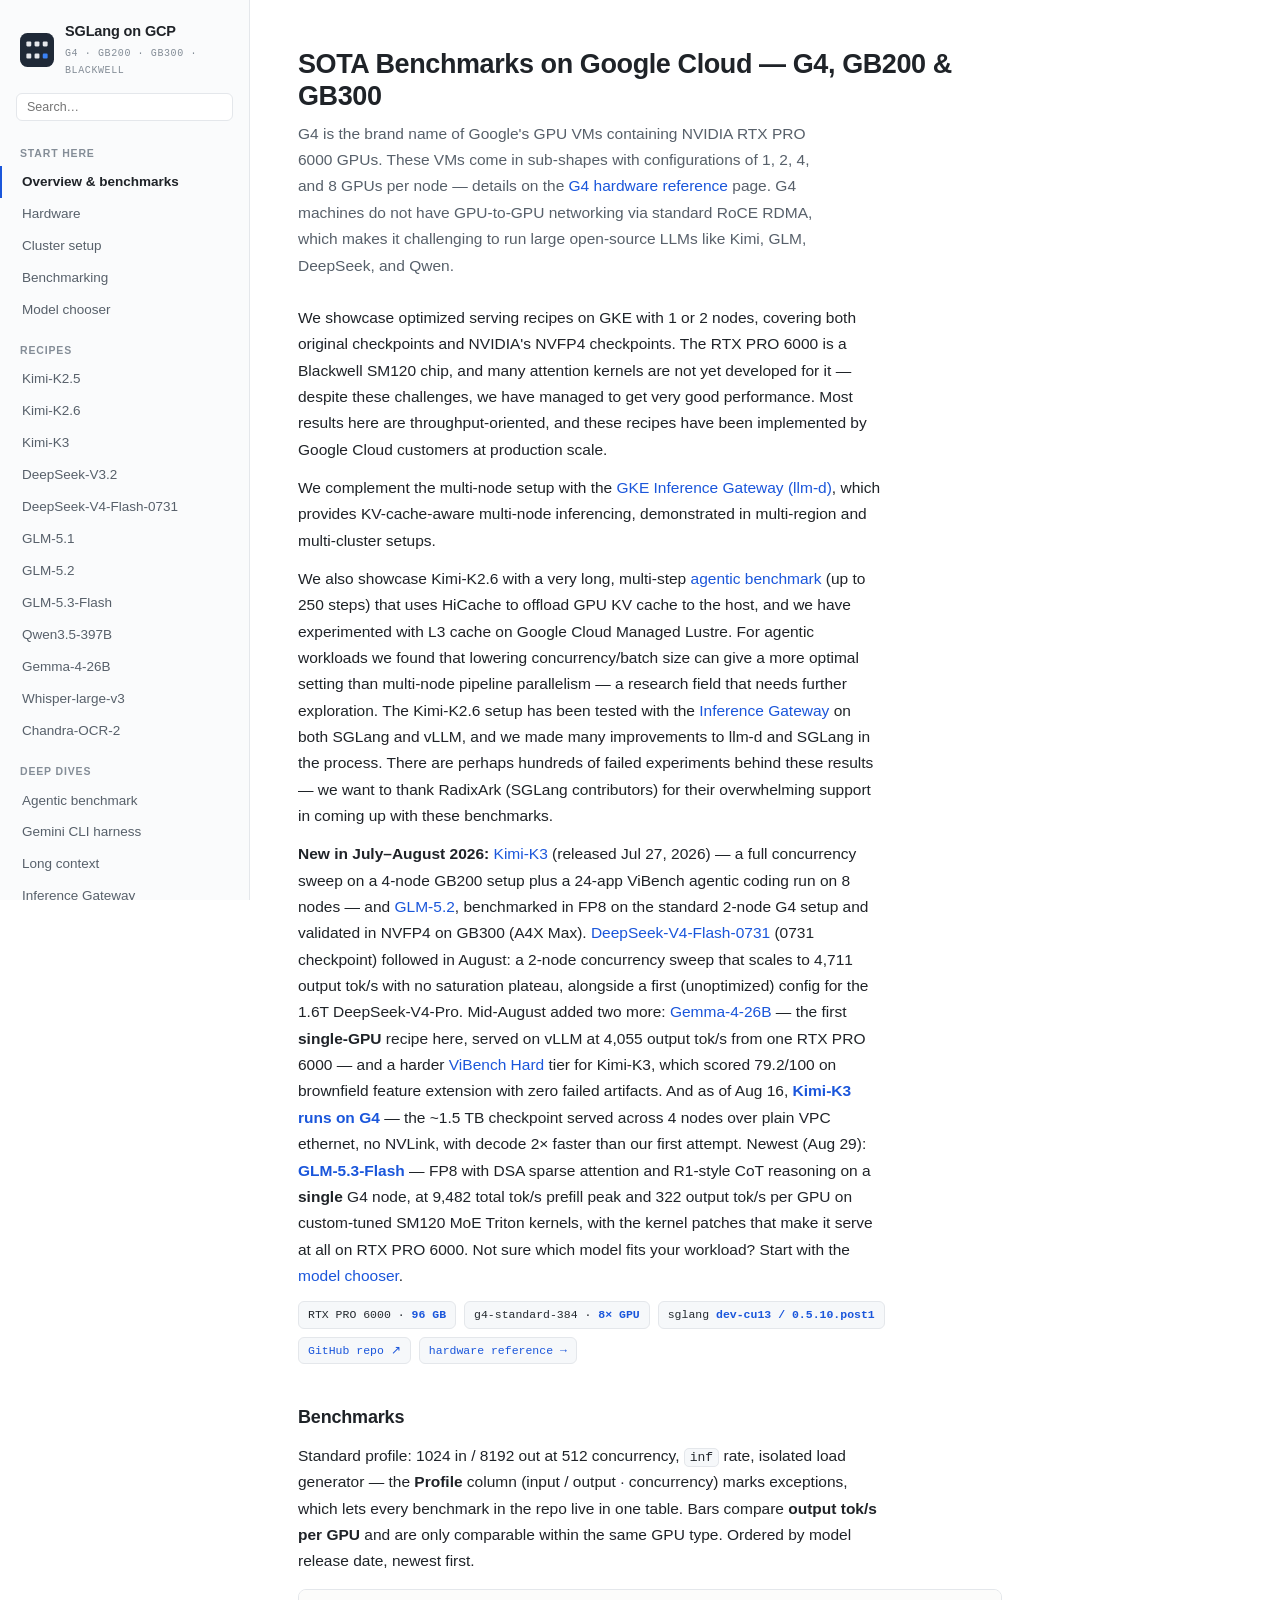
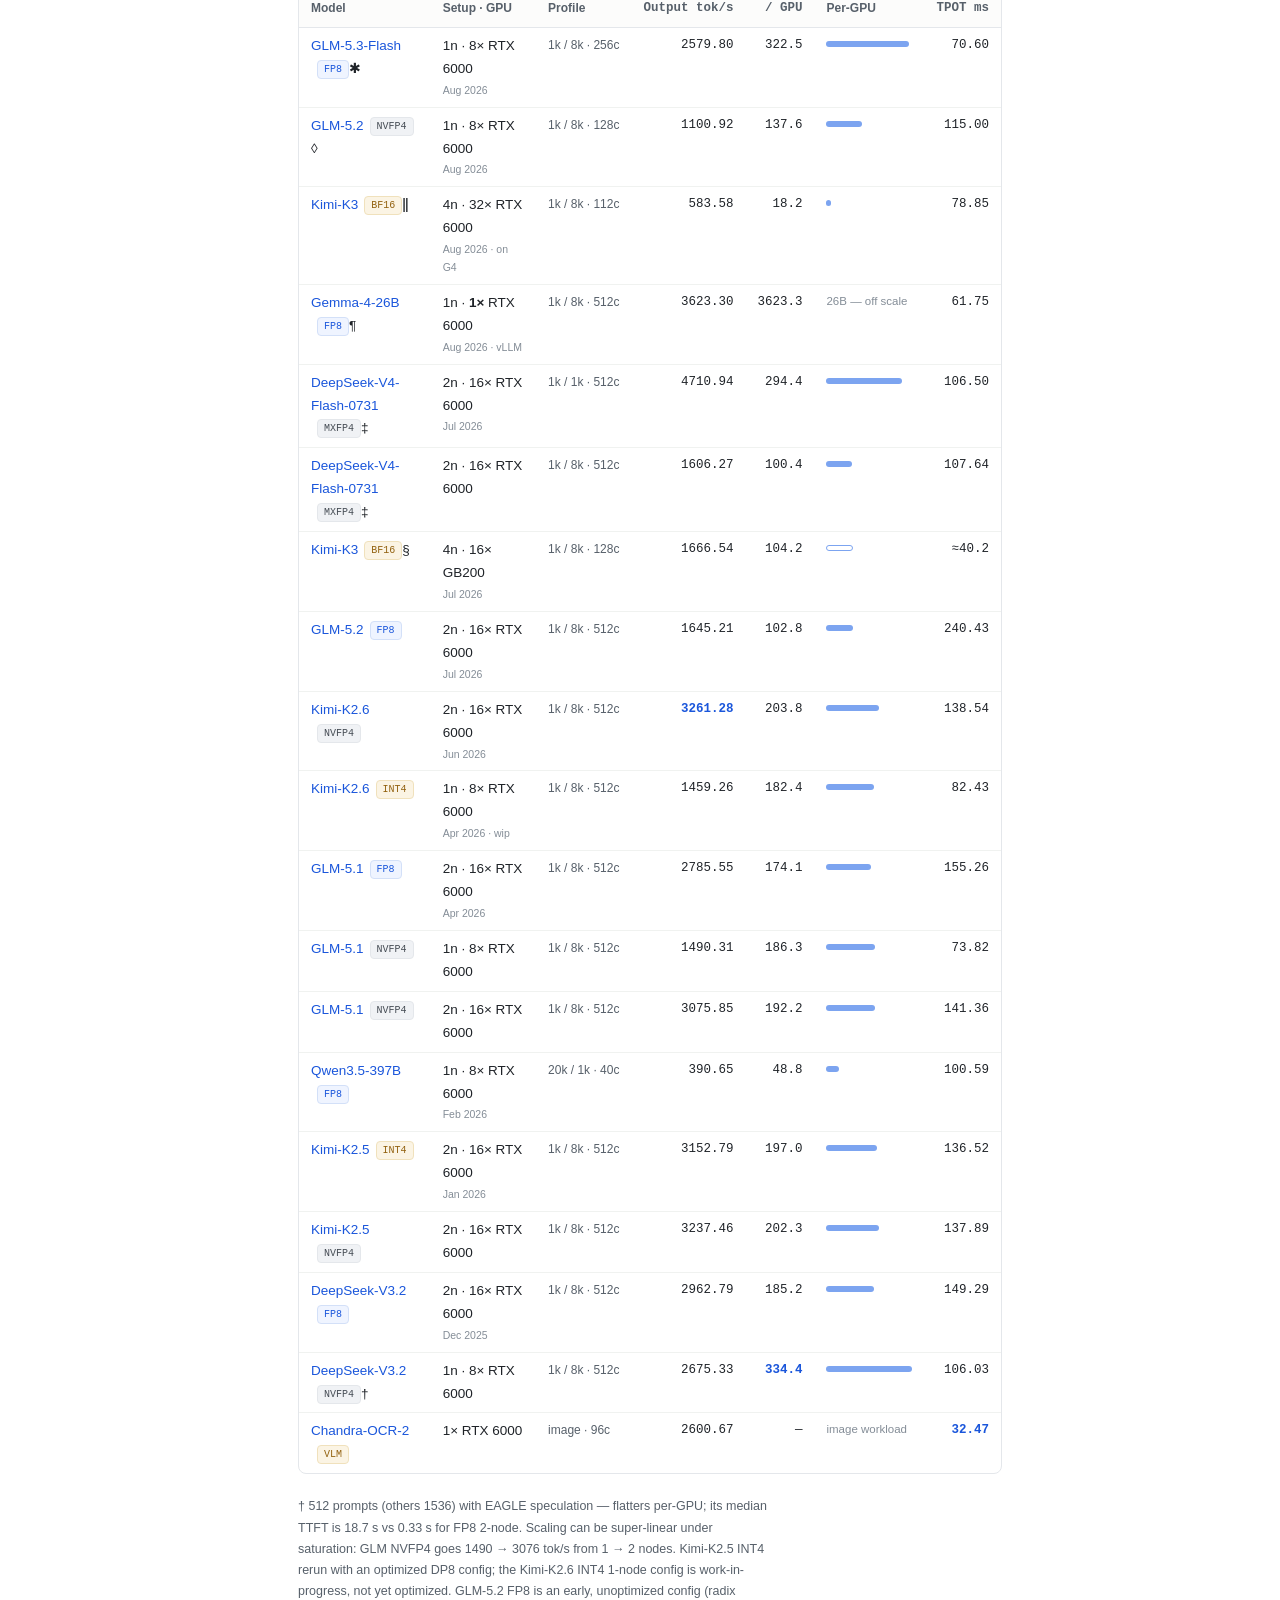
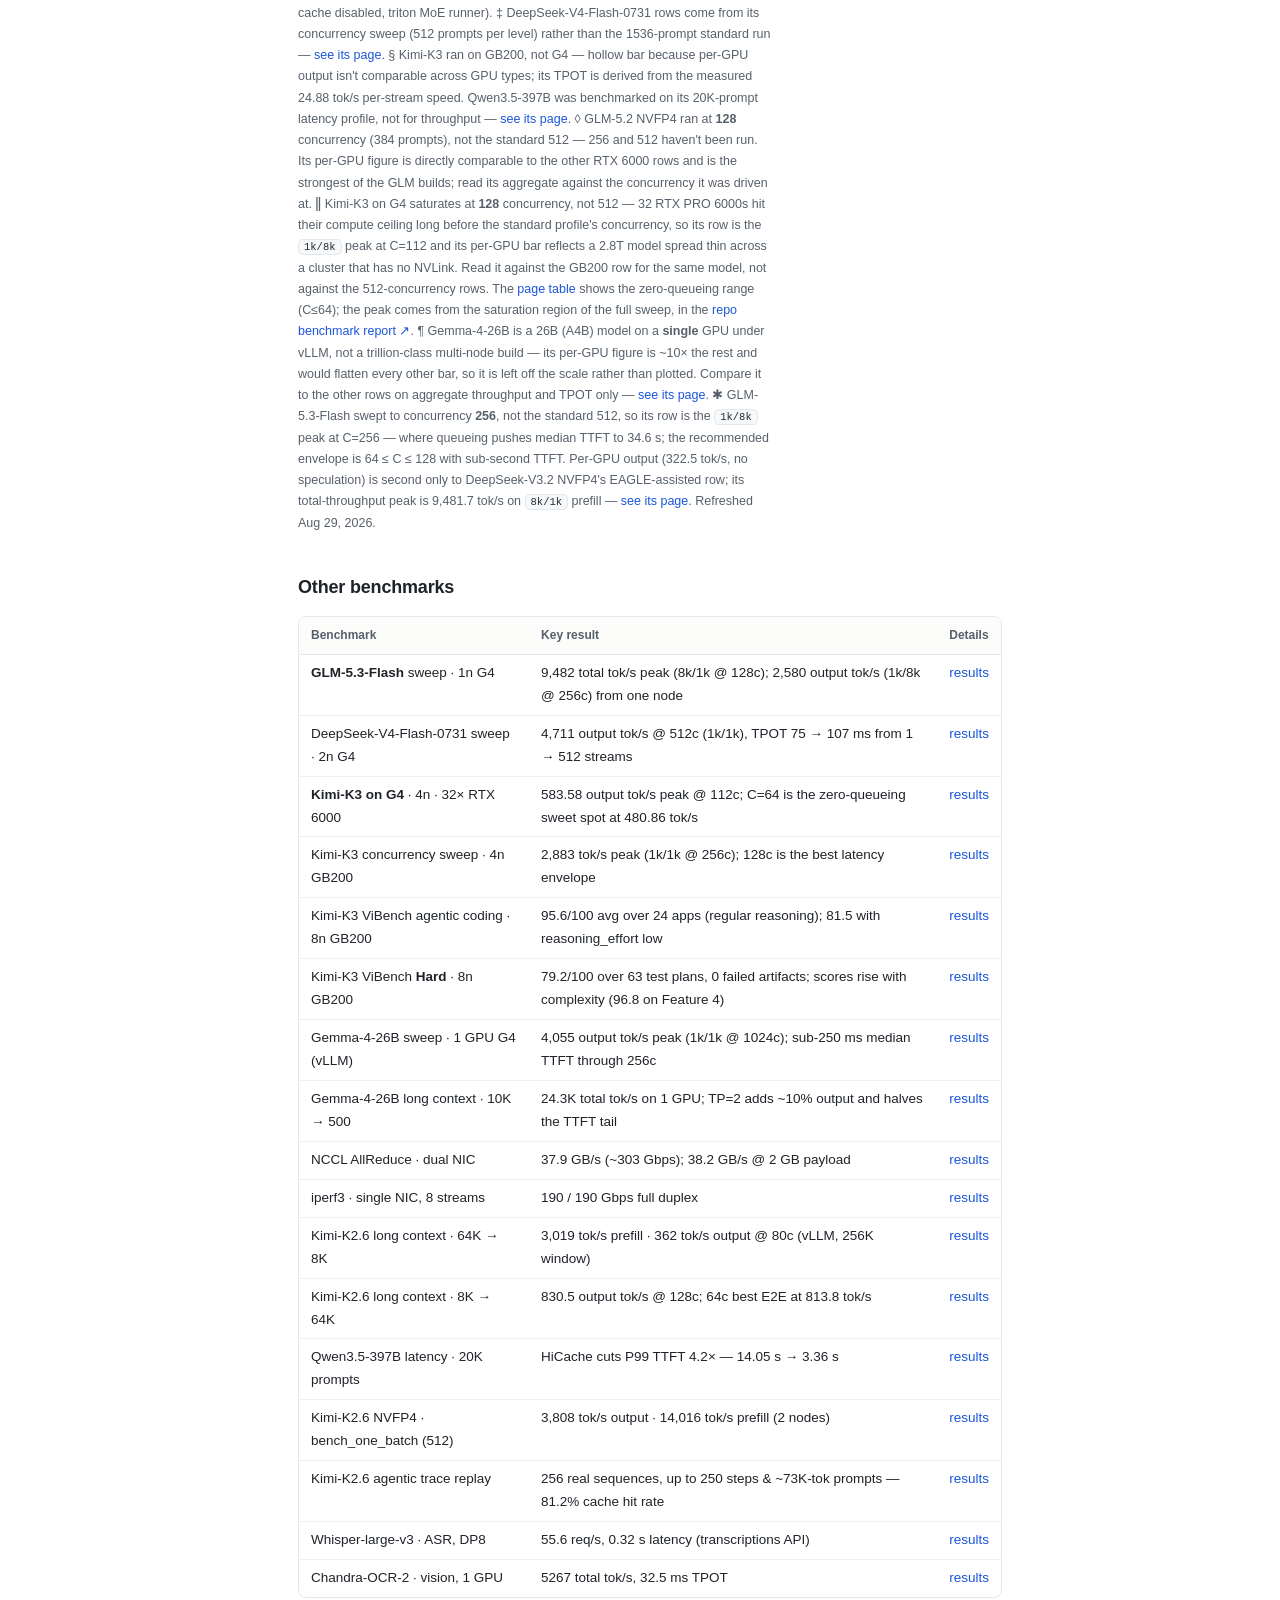
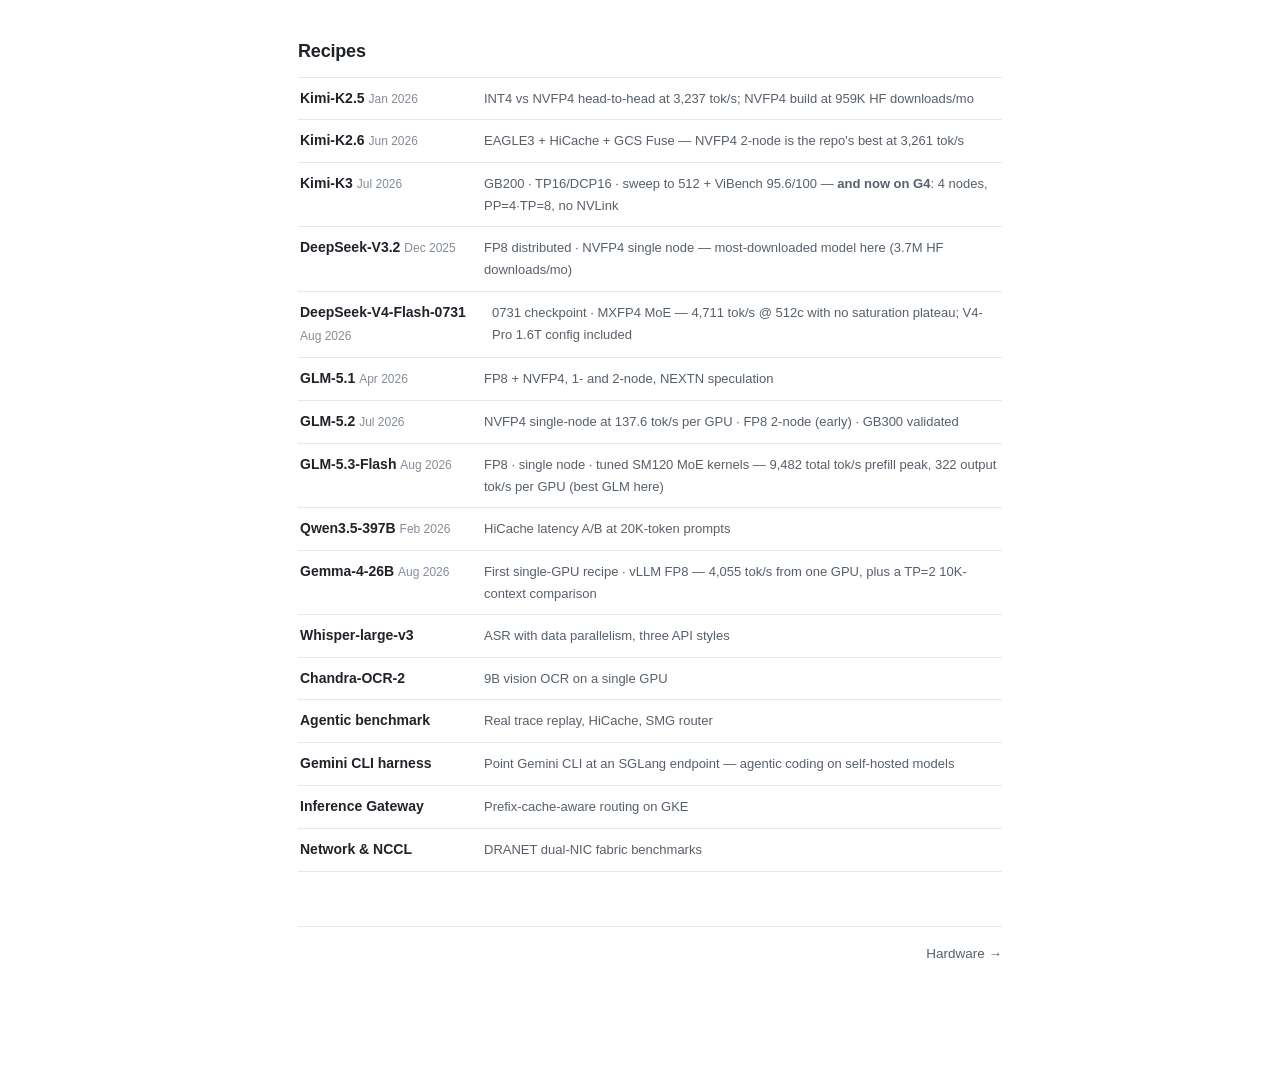
==== docs/index.html @ 462cf6bf "Updated docs" ====
<!DOCTYPE html>
<html lang="en">
<head>
<meta charset="UTF-8">
<meta name="viewport" content="width=device-width, initial-scale=1.0">
<title>SOTA Benchmarks on Google Cloud — G4 (RTX PRO 6000), GB200 & GB300 Recipes</title>
<meta name="description" content="Measured SGLang and vLLM recipes for serving trillion-parameter open models (Kimi-K2.6, Kimi-K3, DeepSeek-V3.2, DeepSeek-V4-Flash-0731, GLM-5.1/5.2/5.3-Flash, Qwen3.5) on Google Cloud G4 with NVIDIA RTX PRO 6000 GPUs — benchmarks, multi-node configs, KV-cache strategies, and the GKE Inference Gateway (llm-d).">
<link rel="canonical" href="https://shivajid.github.io/sglang-rtx-pro-6000/">
<meta property="og:type" content="article">
<meta property="og:site_name" content="SOTA Benchmarks on Google Cloud GPUs">
<meta property="og:title" content="SOTA Benchmarks on Google Cloud — G4 (RTX PRO 6000), GB200 & GB300 Recipes">
<meta property="og:description" content="Measured SGLang/vLLM recipes for trillion-parameter open models on RTX PRO 6000 GPUs without NVLink: 3,261 tok/s Kimi-K2.6, 81% prefix-cache hit rate on real agentic traces, prefix-cache-aware routing with the GKE Inference Gateway — plus new Kimi-K3 (GB200), GLM-5.2 and GLM-5.3-Flash results.">
<meta property="og:url" content="https://shivajid.github.io/sglang-rtx-pro-6000/">
<meta name="twitter:card" content="summary">
<meta name="twitter:title" content="SOTA Benchmarks on Google Cloud — G4 (RTX PRO 6000), GB200 & GB300 Recipes">
<meta name="twitter:description" content="Measured SGLang/vLLM serving recipes for Kimi-K2.6, Kimi-K3, DeepSeek-V3.2, GLM-5.1/5.2/5.3-Flash and more on GCP G4 (RTX PRO 6000), incl. the GKE Inference Gateway.">
<script type="application/ld+json">
{
  "@context": "https://schema.org",
  "@type": "TechArticle",
  "headline": "SOTA Open-Model Serving Benchmarks on Google Cloud — G4 (RTX PRO 6000), GB200 and GB300",
  "description": "Production-validated SGLang and vLLM serving recipes and benchmarks for trillion-parameter-class open models (Kimi-K2.5/K2.6/K3, DeepSeek-V3.2, DeepSeek-V4-Flash-0731, GLM-5.1/5.2/5.3-Flash, Qwen3.5-397B, Whisper, Chandra-OCR) on Google Cloud G4 instances with NVIDIA RTX PRO 6000 Blackwell GPUs — plus Kimi-K3 on GB200 and GLM-5.2 on GB300 — covering NVFP4/FP8/INT4 quantization, multi-node TP/PP parallelism over TCP, HiCache KV offload, agentic trace-replay and ViBench agentic coding benchmarks, and prefix-cache-aware routing with the GKE Inference Gateway (llm-d).",
  "author": {"@type": "Person", "name": "Shivaji Dutta", "url": "https://github.com/shivajid"},
  "url": "https://shivajid.github.io/sglang-rtx-pro-6000/",
  "dateModified": "2026-08-29",
  "isAccessibleForFree": true,
  "about": ["LLM inference", "SGLang", "vLLM", "GKE Inference Gateway", "llm-d", "NVIDIA RTX PRO 6000", "Google Cloud G4", "NVFP4 quantization", "KV cache"],
  "isBasedOn": "https://github.com/shivajid/sglang-rtx-pro-6000"
}
</script>
<link rel="icon" href='data:image/svg+xml,<svg xmlns="http://www.w3.org/2000/svg" viewBox="0 0 32 32"><rect width="32" height="32" rx="7" fill="%231F2937"/><g fill="%23E5E7EB"><rect x="6" y="8" width="4.6" height="4.6" rx="1"/><rect x="13.7" y="8" width="4.6" height="4.6" rx="1"/><rect x="21.4" y="8" width="4.6" height="4.6" rx="1"/><rect x="6" y="19.4" width="4.6" height="4.6" rx="1"/><rect x="13.7" y="19.4" width="4.6" height="4.6" rx="1"/></g><rect x="21.4" y="19.4" width="4.6" height="4.6" rx="1" fill="%233B82F6"/></svg>'>
<style>
:root{
  --bg:#FFFFFF; --side:#FAFBFC; --ink:#1F2328; --soft:#57606A; --faint:#848D97;
  --line:#E4E7EB; --accent:#1A56DB; --accent-soft:#EFF4FF; --amber:#92610F; --amber-soft:#FBF4E4;
  --codebg:#F6F8FA; --codeink:#24292F;
  --mono:ui-monospace,'SF Mono',Menlo,Consolas,monospace;
  --sans:-apple-system,BlinkMacSystemFont,'Segoe UI',Inter,Roboto,sans-serif;
  --sw:250px;
}
*{box-sizing:border-box;margin:0;padding:0}
@media (prefers-reduced-motion:reduce){*{transition:none!important;animation:none!important}}
body{font-family:var(--sans);background:var(--bg);color:var(--ink);font-size:15.5px;line-height:1.7;-webkit-font-smoothing:antialiased}

/* sidebar */
.sidebar{position:fixed;top:0;left:0;bottom:0;width:var(--sw);background:var(--side);border-right:1px solid var(--line);overflow-y:auto;z-index:40;padding:22px 0 16px}
.brand{padding:0 20px 14px}
.brand h1{font-size:14.5px;font-weight:650;letter-spacing:-.01em;line-height:1.35}
.brand .sub{font-family:var(--mono);font-size:10px;color:var(--faint);margin-top:3px;letter-spacing:.06em}
.searchwrap{padding:0 16px 8px;position:relative}
.searchwrap input{width:100%;border:1px solid var(--line);background:#fff;border-radius:6px;padding:6px 10px;font-size:12.5px;font-family:var(--sans);outline:none;color:var(--ink)}
.searchwrap input:focus{border-color:var(--accent)}
nav{padding-bottom:20px}
.glabel{font-size:10.5px;font-weight:600;letter-spacing:.08em;text-transform:uppercase;color:var(--faint);padding:16px 20px 4px}
nav a{display:block;padding:4.5px 20px;color:var(--soft);text-decoration:none;font-size:13.5px;border-left:2px solid transparent}
nav a:hover{color:var(--ink)}
nav a.active{color:var(--ink);border-left-color:var(--accent);font-weight:600;background:transparent}
.sidefoot{padding:12px 20px;border-top:1px solid var(--line);font-size:11px;color:var(--faint)}
.sidefoot a{color:var(--accent);text-decoration:none}
#searchresults{position:absolute;left:16px;right:16px;top:38px;background:#fff;border:1px solid var(--line);border-radius:8px;box-shadow:0 8px 24px rgba(20,30,25,.08);z-index:60;max-height:280px;overflow-y:auto;display:none}
#searchresults a{display:block;padding:7px 11px;font-size:12px;color:var(--soft);text-decoration:none;border-bottom:1px solid var(--line)}
#searchresults a:last-child{border-bottom:0}
#searchresults a:hover{background:var(--accent-soft);color:var(--ink)}
#searchresults .sr-page{font-size:11px;font-weight:600;color:var(--accent)}

/* main */
.main{margin-left:var(--sw)}
.content{max-width:800px;padding:48px 48px 100px}
.page{display:none}
.page.visible{display:block}

h1.pagetitle{font-size:27px;font-weight:650;letter-spacing:-.015em;line-height:1.2;margin-bottom:8px}
.lede{font-size:15.5px;color:var(--soft);margin-bottom:26px;max-width:62ch}
h3{font-size:18px;font-weight:650;letter-spacing:-.01em;margin:38px 0 10px;scroll-margin-top:24px}
h4{font-size:14.5px;font-weight:650;margin:24px 0 6px;color:var(--ink)}
p{margin:0 0 12px;max-width:68ch}
.content a{color:var(--accent);text-decoration:none}
.content a:hover{text-decoration:underline}
code.inline{font-family:var(--mono);font-size:.84em;background:var(--codebg);border:1px solid var(--line);padding:1px 5px;border-radius:5px;color:var(--codeink);white-space:nowrap}

/* meta chips */
.meta{display:flex;gap:8px;flex-wrap:wrap;margin:10px 0 18px}
.chip{font-family:var(--mono);font-size:11.5px;background:var(--codebg);border:1px solid var(--line);color:var(--codeink);padding:3px 9px;border-radius:6px}
.chip b{color:var(--accent);font-weight:600}

/* tables */
.tblwrap{overflow-x:auto;margin:14px 0 22px;border:1px solid var(--line);border-radius:8px}
table{border-collapse:collapse;width:100%;font-size:13.5px}
th{font-size:12px;font-weight:600;text-align:left;color:var(--soft);padding:8px 12px;border-bottom:1px solid var(--line);background:#FCFCFB;white-space:nowrap}
td{padding:7px 12px;border-bottom:1px solid #F0F2F0;vertical-align:top}
tr:last-child td{border-bottom:0}
td.num,th.num{text-align:right;font-family:var(--mono);font-size:12.5px;white-space:nowrap}
.best{color:var(--accent);font-weight:600}
.q{display:inline-block;font-family:var(--mono);font-size:10px;padding:0 6px;border-radius:4px;background:#F0F2F5;color:#454C54;border:1px solid var(--line);margin-left:6px;vertical-align:1px}
.q.b{background:#EFF4FF;color:#1A56DB;border-color:#D3E0F8}
.q.a{background:#FBF4E4;color:#92610F;border-color:#F0E1BC}
.rd{font-size:10.5px;color:var(--faint);margin-top:1px}
.bar{height:6px;border-radius:3px;background:#7CA4F0;opacity:1;min-width:3px;margin-top:6px}

/* code */
.codeblock{margin:12px 0 22px;border:1px solid var(--line);border-radius:8px;overflow:hidden}
.chead a{color:inherit;text-decoration:underline;text-decoration-color:#D4DAE0;text-underline-offset:2px}
.chead a:hover{color:var(--accent)}
.codeblock .chead{display:flex;justify-content:space-between;align-items:center;background:#FCFCFB;border-bottom:1px solid var(--line);padding:5px 12px;font-family:var(--mono);font-size:11px;color:var(--faint)}
.copybtn{font-family:var(--sans);font-size:11px;font-weight:550;background:#fff;color:var(--soft);border:1px solid var(--line);border-radius:5px;padding:2px 9px;cursor:pointer}
.copybtn:hover{color:var(--accent);border-color:var(--accent)}
.codeblock pre{background:var(--codebg);color:var(--codeink);padding:13px 15px;overflow-x:auto;font-family:var(--mono);font-size:12.3px;line-height:1.6}
.codeblock pre .c{color:var(--faint)}
.codeblock pre .f{color:var(--accent);font-weight:600}
.codeblock pre .s{color:var(--amber)}

/* callout */
.callout{border-left:3px solid #B6CCF5;background:transparent;border-radius:0;padding:2px 0 2px 14px;margin:14px 0 20px;font-size:13.5px;color:#2B3A55}
.callout.warn{border-left-color:#E3C173;background:transparent;color:#5F4509}
.callout p{margin:0;max-width:none}

/* steps */
ol.steps{counter-reset:s;list-style:none;margin:10px 0 22px}
ol.steps>li{counter-increment:s;position:relative;padding:0 0 14px 36px}
ol.steps>li::before{content:counter(s);position:absolute;left:0;top:2px;width:22px;height:22px;border-radius:6px;background:#F0F2F5;color:#454C54;font-size:12px;font-weight:650;display:flex;align-items:center;justify-content:center}
ol.steps>li>b{font-size:14px}
ul.plain{margin:0 0 14px 18px}
ul.plain li{margin-bottom:5px;max-width:66ch}

/* recipe index */
.idx{margin:10px 0 20px;border-top:1px solid var(--line)}
.idx a{display:flex;gap:14px;align-items:baseline;padding:9px 2px;border-bottom:1px solid var(--line);text-decoration:none}
.idx a:hover{background:#FCFCFB;text-decoration:none}
.idx .it{font-weight:600;color:var(--ink);min-width:170px;font-size:14px}
.idx .id{color:var(--soft);font-size:13px}
.idx a:hover .it{color:var(--accent)}

/* charts */
.chartfig{margin:22px 0 26px;padding:0}
.chartfig svg{display:block;max-width:100%;height:auto;border:1px solid var(--line);border-radius:8px;background:var(--bg)}
.chartfig figcaption{margin-top:9px;font-size:12.5px;color:var(--soft);line-height:1.5}

/* heading anchors */
.anchor{margin-left:9px;font-size:.72em;font-weight:400;color:var(--faint);text-decoration:none;opacity:0;transition:opacity .12s;vertical-align:middle;user-select:none}
h1:hover .anchor,h2:hover .anchor,h3:hover .anchor,h4:hover .anchor,.anchor:focus{opacity:1}
.anchor:hover{color:var(--accent)}
.anchor.copied{opacity:1;color:var(--accent);font-size:.62em}
@media(hover:none){.anchor{opacity:.45}}

/* pagenav */
.pagenav{display:flex;justify-content:space-between;margin-top:54px;border-top:1px solid var(--line);padding-top:16px;font-size:13.5px}
.pagenav a{text-decoration:none;color:var(--soft)}
.pagenav a:hover{color:var(--accent)}

/* figure */
.fig{border:1px solid var(--line);border-radius:10px;padding:10px;margin:14px 0 8px;overflow-x:auto;background:#fff}
.figcap{font-size:12px;color:var(--faint);margin:6px 2px 20px}

.menubtn{display:none;position:fixed;top:10px;left:10px;z-index:50;background:#fff;border:1px solid var(--line);border-radius:7px;padding:6px 11px;font-size:12.5px;cursor:pointer;color:var(--ink)}
@media(max-width:880px){
  .sidebar{transform:translateX(-100%);transition:transform .18s}
  .sidebar.open{transform:none;box-shadow:0 0 30px rgba(0,0,0,.18)}
  .menubtn{display:block}
  .main{margin-left:0}
  .content{padding:56px 20px 80px}
  h1.pagetitle{font-size:23px}
}
:focus-visible{outline:2px solid var(--accent);outline-offset:2px}
</style>

<style id="igw-css">
/* ===== Inference Gateway interactive widget (namespaced igw-) ===== */
.igw{margin:6px 0 10px}
.igw-stage{position:relative;border:1px solid var(--line);border-radius:12px;overflow:hidden;
  background:linear-gradient(180deg,#0e1428,#0a0f20);height:480px}
.igw-stage canvas{position:absolute;inset:0;width:100%;height:100%;pointer-events:none}
.igw-grid{position:absolute;inset:0;opacity:.10;pointer-events:none;
  background-image:linear-gradient(#26314f 1px,transparent 1px),linear-gradient(90deg,#26314f 1px,transparent 1px);
  background-size:32px 32px}
.igw-layout{position:absolute;inset:0;display:grid;grid-template-columns:1fr 1.3fr 1.3fr;
  align-items:center;padding:22px 18px;gap:0}
.igw-col{display:flex;flex-direction:column;align-items:center;z-index:2}
.igw-col.igw-mid{gap:38px}
.igw-col.igw-reps{gap:18px}
.igw-node{background:linear-gradient(180deg,#182040,#141a30);border:1px solid #33406a;border-radius:11px;
  padding:10px 11px;width:100%;max-width:212px;box-shadow:0 10px 24px -16px rgba(0,0,0,.7);
  transition:border-color .2s,box-shadow .2s;color:#e9eefb;line-height:1.4}
.igw-node .igw-tag{font-family:var(--mono);font-size:9px;letter-spacing:.14em;text-transform:uppercase;color:#5d6b91}
.igw-node .igw-name{font-size:13.5px;font-weight:650;margin-top:2px}
.igw-node .igw-desc{font-size:10.5px;color:#8493b8;margin-top:3px;line-height:1.35}
.igw-node .igw-desc code{font-family:var(--mono);font-size:9.5px;color:#aab8dd}
.igw-node.igw-flash{border-color:#e9eefb;box-shadow:0 0 0 1px #e9eefb}
.igw-node.igw-flashctl{border-color:#9db4ff;box-shadow:0 0 0 1px #9db4ff}
.igw-node.igw-epp{border-style:dashed;border-color:#46559a}
.igw-epp .igw-tag{color:#9db4ff}
.igw-meter{margin-top:8px;height:5px;border-radius:4px;background:#0c1226;overflow:hidden;border:1px solid #26314f}
.igw-meter span{display:block;height:100%;width:0;background:linear-gradient(90deg,#9db4ff,#56e39b);transition:width .18s linear}
.igw-pick,.igw-hold{font-family:var(--mono);font-size:9.5px;color:#8493b8;margin-top:5px;min-height:13px}
.igw-pick b,.igw-hold b{color:#e9eefb}
.igw-dot{display:inline-block;width:7px;height:7px;border-radius:50%;background:#56e39b;box-shadow:0 0 8px #56e39b;margin-left:6px}
.igw-kv{margin-top:8px}
.igw-kv .igw-lab{font-family:var(--mono);font-size:8.5px;letter-spacing:.12em;text-transform:uppercase;color:#5d6b91;margin-bottom:4px}
.igw-slots{display:flex;gap:5px}
.igw-slot{flex:1;height:22px;border-radius:6px;border:1px dashed #33406a;display:flex;align-items:center;justify-content:center;
  font-family:var(--mono);font-size:10.5px;font-weight:600;color:#0a0e1c;background:#0c1226;transition:all .25s;position:relative;overflow:hidden}
.igw-slot.igw-filled{border-style:solid;border-color:transparent}
.igw-slot.igw-prefill{animation:igwPrefill 1s ease infinite}
@keyframes igwPrefill{0%,100%{opacity:.55}50%{opacity:1}}
.igw-slot.igw-hit::after{content:"";position:absolute;inset:0;background:#56e39b;opacity:0;animation:igwHit .5s ease}
@keyframes igwHit{0%{opacity:.9}100%{opacity:0}}
.igw-ttft{margin-top:8px;font-family:var(--mono);font-size:9.5px;color:#8493b8;min-height:13px}
/* light-themed chrome to match the docs */
.igw-controls{display:flex;flex-wrap:wrap;align-items:center;gap:8px 12px;margin-top:12px}
.igw-seg{display:inline-flex;border:1px solid var(--line);border-radius:8px;overflow:hidden;background:var(--codebg)}
.igw-seg button{appearance:none;border:0;background:transparent;color:var(--soft);font-family:var(--sans);
  font-size:12.5px;font-weight:500;padding:6px 12px;cursor:pointer;transition:.15s}
.igw-seg button[aria-pressed="true"]{background:var(--accent);color:#fff}
.igw-btn{appearance:none;border:1px solid var(--line);background:#fff;color:var(--ink);font-family:var(--sans);
  font-size:12.5px;font-weight:500;padding:6px 13px;border-radius:8px;cursor:pointer}
.igw-btn:hover{background:var(--codebg)}
.igw-spd{display:flex;align-items:center;gap:7px;color:var(--faint);font-size:11px;font-family:var(--mono)}
.igw-spd input{accent-color:var(--accent)}
.igw-stats{display:flex;flex-wrap:wrap;gap:8px;margin-left:auto}
.igw-stat{border:1px solid var(--line);border-radius:9px;background:#fff;padding:5px 12px;min-width:86px}
.igw-stat .igw-k{font-family:var(--mono);font-size:8.5px;letter-spacing:.1em;text-transform:uppercase;color:var(--faint)}
.igw-stat .igw-v{font-size:17px;font-weight:650;font-variant-numeric:tabular-nums;line-height:1.3}
.igw-stat .igw-v small{font-size:11px;color:var(--faint);font-weight:500}
#igw-vhr{color:#0E8A4F}
#igw-vtt{color:var(--accent)}
.igw-legend{display:flex;flex-wrap:wrap;gap:6px 14px;margin-top:10px;font-size:11px;color:var(--soft);font-family:var(--mono)}
.igw-legend .igw-it{display:inline-flex;align-items:center;gap:6px}
.igw-chipc{width:10px;height:10px;border-radius:3px;display:inline-block}
.igw-line{width:20px;display:inline-block;border-top:2.5px solid #94a3b8;border-radius:2px}
.igw-line.igw-dash{border-top-style:dashed;border-top-color:#5b79e0}
@media (max-width:900px){
  .igw-layout{grid-template-columns:1fr 1fr;grid-template-rows:auto auto;gap:16px 12px;padding:16px 14px}
  .igw-col.igw-reps{grid-column:1/-1;flex-direction:row;gap:12px}
  .igw-col.igw-reps .igw-node{flex:1}
  .igw-col.igw-mid{gap:22px}
  .igw-stage{height:560px}
  .igw-stats{margin-left:0;width:100%}
}
</style>
<link rel="preconnect" href="https://fonts.googleapis.com"><link rel="preconnect" href="https://fonts.gstatic.com" crossorigin><link href="https://fonts.googleapis.com/css2?family=Caveat:wght@500;600;700&family=Patrick+Hand&display=swap" rel="stylesheet">
<style id="wb-css">
/* ===== Whiteboard professor lesson (scoped under .wb-root) ===== */
.wb-root{--wbink:#2b2d31;--wbblue:#2160b8;--wbred:#cf3a2b;--wbgreen:#1d8a4e;
  font-family:'Patrick Hand',cursive;display:none;margin:6px 0 10px}
.wb-root.visible{display:block}
.wb-frame{background:#b9b2a4;border-radius:14px;padding:9px;
  box-shadow:0 16px 36px -18px rgba(40,35,25,.45), inset 0 1px 0 #fff8}
.wb-board{position:relative;border-radius:8px;overflow:hidden;
  background:radial-gradient(1100px 460px at 30% 20%, #ffffff, #f7f8f6 70%, #eef0ee);
  box-shadow:inset 0 0 50px rgba(120,130,140,.12), inset 0 0 6px rgba(0,0,0,.08)}
.wb-board svg{display:block;width:100%;height:auto}
.wb-tray{height:14px;margin:5px 22px 0;border-radius:0 0 10px 10px;
  background:linear-gradient(180deg,#cfc9bd,#b6ad9d);display:flex;align-items:center;gap:9px;
  padding:0 16px;box-shadow:0 6px 12px -8px rgba(0,0,0,.4)}
.wb-marker{width:46px;height:6px;border-radius:4px}
.wb-lectern{display:flex;gap:12px;align-items:flex-start;margin-top:12px}
.wb-prof{flex:0 0 auto;width:46px;height:46px;border-radius:50%;background:#fff;
  border:2px solid #d8d2c6;display:flex;align-items:center;justify-content:center;
  font-size:25px;box-shadow:0 4px 10px -6px rgba(0,0,0,.3)}
.wb-speech{position:relative;flex:1;background:#fffdf6;border:2px solid #e2dccd;border-radius:12px;
  padding:8px 14px;min-height:58px;box-shadow:0 8px 16px -14px rgba(0,0,0,.3)}
.wb-speech::before{content:"";position:absolute;left:-9px;top:17px;width:14px;height:14px;
  background:#fffdf6;border-left:2px solid #e2dccd;border-bottom:2px solid #e2dccd;transform:rotate(45deg)}
#wb-caption{font-family:'Caveat',cursive;font-size:20px;font-weight:600;line-height:1.25;color:#33363b}
#wb-stepname{font-size:12px;letter-spacing:.1em;text-transform:uppercase;color:#9a937f}
.wb-controls{display:flex;flex-wrap:wrap;gap:8px;align-items:center;margin-top:11px}
.wb-root .wb-btn{font-family:'Patrick Hand',cursive;font-size:15px;color:#34373c;cursor:pointer;
  background:#fffdf6;border:2px solid #cfc8b8;border-radius:9px;padding:5px 13px;
  box-shadow:0 3px 0 #cfc8b8;transition:transform .06s, box-shadow .06s}
.wb-root .wb-btn:active{transform:translateY(2px);box-shadow:0 1px 0 #cfc8b8}
.wb-root .wb-btn:disabled{opacity:.45;cursor:default}
.wb-root .wb-btn.wb-primary{background:#2160b8;border-color:#194e96;box-shadow:0 3px 0 #194e96;color:#fff}
.wb-spd{display:flex;align-items:center;gap:7px;font-size:13px;color:#6b6657}
.wb-spd input{accent-color:#2160b8;width:110px}
.wb-dots{display:flex;gap:5px;margin-left:4px;flex-wrap:wrap}
.wb-dot{width:9px;height:9px;border-radius:50%;background:#d6d0c2;transition:.2s}
.wb-dot.wb-done{background:#9fb98a}
.wb-dot.wb-cur{background:#2160b8;transform:scale(1.25)}
/* gateway page mode tabs */
.gwtabs{display:flex;gap:8px;margin:14px 0 10px}
.gwtab{font-family:var(--sans);font-size:13px;font-weight:600;color:var(--soft);
  background:var(--codebg);border:1px solid var(--line);border-radius:8px;padding:7px 14px;cursor:pointer}
.gwtab.active{background:var(--accent);border-color:var(--accent);color:#fff}
</style>
</head>
<body>
<button class="menubtn" id="menubtn" aria-label="Toggle navigation">Menu</button>

<aside class="sidebar" id="sidebar">
  <div class="brand" style="display:flex;gap:11px;align-items:center">
    <svg width="34" height="34" viewBox="0 0 32 32" xmlns="http://www.w3.org/2000/svg" aria-hidden="true" style="flex:none"><rect width="32" height="32" rx="7" fill="#1F2937"/><g fill="#E5E7EB"><rect x="6" y="8" width="4.6" height="4.6" rx="1"/><rect x="13.7" y="8" width="4.6" height="4.6" rx="1"/><rect x="21.4" y="8" width="4.6" height="4.6" rx="1"/><rect x="6" y="19.4" width="4.6" height="4.6" rx="1"/><rect x="13.7" y="19.4" width="4.6" height="4.6" rx="1"/></g><rect x="21.4" y="19.4" width="4.6" height="4.6" rx="1" fill="#3B82F6"/></svg>
    <div>
      <h1>SGLang on GCP</h1>
      <div class="sub">G4 · GB200 · GB300 · BLACKWELL</div>
    </div>
  </div>
  <div class="searchwrap">
    <input type="search" id="search" placeholder="Search…" autocomplete="off">
    <div id="searchresults"></div>
  </div>
  <nav id="nav">
    <div class="glabel">Start here</div>
    <a href="#overview" data-page="overview">Overview &amp; benchmarks</a>
    <a href="#hardware" data-page="hardware">Hardware</a>
    <a href="#cluster" data-page="cluster">Cluster setup</a>
    <a href="#benchmarking" data-page="benchmarking">Benchmarking</a>
    <a href="#chooser" data-page="chooser">Model chooser</a>
    <div class="glabel">Recipes</div>
    <a href="#kimi25" data-page="kimi25">Kimi-K2.5</a>
    <a href="#kimi26" data-page="kimi26">Kimi-K2.6</a>
    <a href="#kimik3" data-page="kimik3">Kimi-K3</a>
    <a href="#deepseek" data-page="deepseek">DeepSeek-V3.2</a>
    <a href="#dsv4flash" data-page="dsv4flash">DeepSeek-V4-Flash-0731</a>
    <a href="#glm" data-page="glm">GLM-5.1</a>
    <a href="#glm52" data-page="glm52">GLM-5.2</a>
    <a href="#glm53f" data-page="glm53f">GLM-5.3-Flash</a>
    <a href="#qwen" data-page="qwen">Qwen3.5-397B</a>
    <a href="#gemma4" data-page="gemma4">Gemma-4-26B</a>
    <a href="#whisper" data-page="whisper">Whisper-large-v3</a>
    <a href="#ocr" data-page="ocr">Chandra-OCR-2</a>
    <div class="glabel">Deep dives</div>
    <a href="#agentic" data-page="agentic">Agentic benchmark</a>
    <a href="#geminicli" data-page="geminicli">Gemini CLI harness</a>
    <a href="#longcontext" data-page="longcontext">Long context</a>
    <a href="#gateway" data-page="gateway">Inference Gateway</a>
    <a href="#network" data-page="network">Network &amp; NCCL</a>
  </nav>
  <div class="sidefoot">
    <a href="https://github.com/shivajid/sglang-rtx-pro-6000" target="_blank" rel="noopener">GitHub repo</a> · August 2026
  </div>
</aside>

<div class="main"><div class="content" id="content">

<!-- OVERVIEW -->
<section class="page" id="page-overview">
  <h1 class="pagetitle">SOTA Benchmarks on Google Cloud — G4, GB200 &amp; GB300</h1>
  <p class="lede">G4 is the brand name of Google's GPU VMs containing NVIDIA RTX PRO 6000 GPUs. These VMs come in sub-shapes with configurations of 1, 2, 4, and 8 GPUs per node — details on the <a href="#hardware">G4 hardware reference</a> page. G4 machines do not have GPU-to-GPU networking via standard RoCE RDMA, which makes it challenging to run large open-source LLMs like Kimi, GLM, DeepSeek, and Qwen.</p>
  <p>We showcase optimized serving recipes on GKE with 1 or 2 nodes, covering both original checkpoints and NVIDIA's NVFP4 checkpoints. The RTX PRO 6000 is a Blackwell SM120 chip, and many attention kernels are not yet developed for it — despite these challenges, we have managed to get very good performance. Most results here are throughput-oriented, and these recipes have been implemented by Google Cloud customers at production scale.</p>
  <p>We complement the multi-node setup with the <a href="#gateway">GKE Inference Gateway (llm-d)</a>, which provides KV-cache-aware multi-node inferencing, demonstrated in multi-region and multi-cluster setups.</p>
  <p>We also showcase Kimi-K2.6 with a very long, multi-step <a href="#agentic">agentic benchmark</a> (up to 250 steps) that uses HiCache to offload GPU KV cache to the host, and we have experimented with L3 cache on Google Cloud Managed Lustre. For agentic workloads we found that lowering concurrency/batch size can give a more optimal setting than multi-node pipeline parallelism — a research field that needs further exploration. The Kimi-K2.6 setup has been tested with the <a href="#gateway">Inference Gateway</a> on both SGLang and vLLM, and we made many improvements to llm-d and SGLang in the process. There are perhaps hundreds of failed experiments behind these results — we want to thank RadixArk (SGLang contributors) for their overwhelming support in coming up with these benchmarks.</p>
  <p><b>New in July–August 2026:</b> <a href="#kimik3">Kimi-K3</a> (released Jul 27, 2026) — a full concurrency sweep on a 4-node GB200 setup plus a 24-app ViBench agentic coding run on 8 nodes — and <a href="#glm52">GLM-5.2</a>, benchmarked in FP8 on the standard 2-node G4 setup and validated in NVFP4 on GB300 (A4X Max). <a href="#dsv4flash">DeepSeek-V4-Flash-0731</a> (0731 checkpoint) followed in August: a 2-node concurrency sweep that scales to 4,711 output tok/s with no saturation plateau, alongside a first (unoptimized) config for the 1.6T DeepSeek-V4-Pro. Mid-August added two more: <a href="#gemma4">Gemma-4-26B</a> — the first <b>single-GPU</b> recipe here, served on vLLM at 4,055 output tok/s from one RTX PRO 6000 — and a harder <a href="#k3-vibench-hard">ViBench Hard</a> tier for Kimi-K3, which scored 79.2/100 on brownfield feature extension with zero failed artifacts. And as of Aug 16, <a href="#k3-g4"><b>Kimi-K3 runs on G4</b></a> — the ~1.5 TB checkpoint served across 4 nodes over plain VPC ethernet, no NVLink, with decode 2× faster than our first attempt. Newest (Aug 29): <a href="#glm53f"><b>GLM-5.3-Flash</b></a> — FP8 with DSA sparse attention and R1-style CoT reasoning on a <b>single</b> G4 node, at 9,482 total tok/s prefill peak and 322 output tok/s per GPU on custom-tuned SM120 MoE Triton kernels, with the kernel patches that make it serve at all on RTX PRO 6000. Not sure which model fits your workload? Start with the <a href="#chooser">model chooser</a>.</p>
  <div class="meta">
    <span class="chip">RTX PRO 6000 · <b>96 GB</b></span>
    <span class="chip">g4-standard-384 · <b>8× GPU</b></span>
    <span class="chip">sglang <b>dev-cu13 / 0.5.10.post1</b></span>
    <span class="chip"><a href="https://github.com/shivajid/sglang-rtx-pro-6000" target="_blank" rel="noopener" style="text-decoration:none">GitHub repo ↗</a></span>
    <span class="chip"><a href="#hardware" style="text-decoration:none">hardware reference →</a></span>
  </div>

  <h3 id="ov-results">Benchmarks</h3>
  <p>Standard profile: 1024 in / 8192 out at 512 concurrency, <code class="inline">inf</code> rate, isolated load generator — the <b>Profile</b> column (input / output · concurrency) marks exceptions, which lets every benchmark in the repo live in one table. Bars compare <b>output tok/s per GPU</b> and are only comparable within the same GPU type. Ordered by model release date, newest first.</p>
  <div class="tblwrap"><table>
    <thead><tr><th>Model</th><th>Setup · GPU</th><th style="white-space:nowrap">Profile</th><th class="num">Output tok/s</th><th class="num">/ GPU</th><th style="min-width:110px">Per-GPU</th><th class="num">TPOT ms</th></tr></thead>
    <tbody>
      <tr><td><a href="#glm53f">GLM-5.3-Flash</a><span class="q b">FP8</span>✱</td><td>1n · 8× RTX 6000<div class="rd">Aug 2026</div></td><td style="white-space:nowrap;font-size:12px;color:var(--soft)">1k / 8k · 256c</td><td class="num">2579.80</td><td class="num">322.5</td><td><div class="bar" style="width:96%"></div></td><td class="num">70.60</td></tr>
      <tr><td><a href="#glm52-nvfp4">GLM-5.2</a><span class="q">NVFP4</span>◊</td><td>1n · 8× RTX 6000<div class="rd">Aug 2026</div></td><td style="white-space:nowrap;font-size:12px;color:var(--soft)">1k / 8k · 128c</td><td class="num">1100.92</td><td class="num">137.6</td><td><div class="bar" style="width:41%"></div></td><td class="num">115.00</td></tr>
      <tr><td><a href="#k3-g4">Kimi-K3</a><span class="q a">BF16</span>ǁ</td><td>4n · 32× RTX 6000<div class="rd">Aug 2026 · on G4</div></td><td style="white-space:nowrap;font-size:12px;color:var(--soft)">1k / 8k · 112c</td><td class="num">583.58</td><td class="num">18.2</td><td><div class="bar" style="width:5%"></div></td><td class="num">78.85</td></tr>
      <tr><td><a href="#gemma4">Gemma-4-26B</a><span class="q b">FP8</span>¶</td><td>1n · <b>1×</b> RTX 6000<div class="rd">Aug 2026 · vLLM</div></td><td style="white-space:nowrap;font-size:12px;color:var(--soft)">1k / 8k · 512c</td><td class="num">3623.30</td><td class="num">3623.3</td><td style="color:var(--faint);font-size:11.5px">26B — off scale</td><td class="num">61.75</td></tr>
      <tr><td><a href="#dsv4flash">DeepSeek-V4-Flash-0731</a><span class="q">MXFP4</span>‡</td><td>2n · 16× RTX 6000<div class="rd">Jul 2026</div></td><td style="white-space:nowrap;font-size:12px;color:var(--soft)">1k / 1k · 512c</td><td class="num">4710.94</td><td class="num">294.4</td><td><div class="bar" style="width:88%"></div></td><td class="num">106.50</td></tr>
      <tr><td><a href="#dsv4flash">DeepSeek-V4-Flash-0731</a><span class="q">MXFP4</span>‡</td><td>2n · 16× RTX 6000</td><td style="white-space:nowrap;font-size:12px;color:var(--soft)">1k / 8k · 512c</td><td class="num">1606.27</td><td class="num">100.4</td><td><div class="bar" style="width:30%"></div></td><td class="num">107.64</td></tr>
      <tr><td><a href="#kimik3">Kimi-K3</a><span class="q a">BF16</span>§</td><td>4n · 16× GB200<div class="rd">Jul 2026</div></td><td style="white-space:nowrap;font-size:12px;color:var(--soft)">1k / 8k · 128c</td><td class="num">1666.54</td><td class="num">104.2</td><td><div class="bar" style="width:31%;background:transparent;border:1px solid #7CA4F0;box-sizing:border-box"></div></td><td class="num">≈40.2</td></tr>
      <tr><td><a href="#glm52">GLM-5.2</a><span class="q b">FP8</span></td><td>2n · 16× RTX 6000<div class="rd">Jul 2026</div></td><td style="white-space:nowrap;font-size:12px;color:var(--soft)">1k / 8k · 512c</td><td class="num">1645.21</td><td class="num">102.8</td><td><div class="bar" style="width:31%"></div></td><td class="num">240.43</td></tr>
      <tr><td><a href="#k26-nvfp4">Kimi-K2.6</a><span class="q">NVFP4</span></td><td>2n · 16× RTX 6000<div class="rd">Jun 2026</div></td><td style="white-space:nowrap;font-size:12px;color:var(--soft)">1k / 8k · 512c</td><td class="num"><span class="best">3261.28</span></td><td class="num">203.8</td><td><div class="bar" style="width:61%"></div></td><td class="num">138.54</td></tr>
      <tr><td><a href="#k26-1node">Kimi-K2.6</a><span class="q a">INT4</span></td><td>1n · 8× RTX 6000<div class="rd">Apr 2026 · wip</div></td><td style="white-space:nowrap;font-size:12px;color:var(--soft)">1k / 8k · 512c</td><td class="num">1459.26</td><td class="num">182.4</td><td><div class="bar" style="width:55%"></div></td><td class="num">82.43</td></tr>
      <tr><td><a href="#glm-fp8">GLM-5.1</a><span class="q b">FP8</span></td><td>2n · 16× RTX 6000<div class="rd">Apr 2026</div></td><td style="white-space:nowrap;font-size:12px;color:var(--soft)">1k / 8k · 512c</td><td class="num">2785.55</td><td class="num">174.1</td><td><div class="bar" style="width:52%"></div></td><td class="num">155.26</td></tr>
      <tr><td><a href="#glm-nvfp4-1">GLM-5.1</a><span class="q">NVFP4</span></td><td>1n · 8× RTX 6000</td><td style="white-space:nowrap;font-size:12px;color:var(--soft)">1k / 8k · 512c</td><td class="num">1490.31</td><td class="num">186.3</td><td><div class="bar" style="width:56%"></div></td><td class="num">73.82</td></tr>
      <tr><td><a href="#glm">GLM-5.1</a><span class="q">NVFP4</span></td><td>2n · 16× RTX 6000</td><td style="white-space:nowrap;font-size:12px;color:var(--soft)">1k / 8k · 512c</td><td class="num">3075.85</td><td class="num">192.2</td><td><div class="bar" style="width:57%"></div></td><td class="num">141.36</td></tr>
      <tr><td><a href="#qwen">Qwen3.5-397B</a><span class="q b">FP8</span></td><td>1n · 8× RTX 6000<div class="rd">Feb 2026</div></td><td style="white-space:nowrap;font-size:12px;color:var(--soft)">20k / 1k · 40c</td><td class="num">390.65</td><td class="num">48.8</td><td><div class="bar" style="width:15%"></div></td><td class="num">100.59</td></tr>
      <tr><td><a href="#k25-int4">Kimi-K2.5</a><span class="q a">INT4</span></td><td>2n · 16× RTX 6000<div class="rd">Jan 2026</div></td><td style="white-space:nowrap;font-size:12px;color:var(--soft)">1k / 8k · 512c</td><td class="num">3152.79</td><td class="num">197.0</td><td><div class="bar" style="width:59%"></div></td><td class="num">136.52</td></tr>
      <tr><td><a href="#kimi25">Kimi-K2.5</a><span class="q">NVFP4</span></td><td>2n · 16× RTX 6000</td><td style="white-space:nowrap;font-size:12px;color:var(--soft)">1k / 8k · 512c</td><td class="num">3237.46</td><td class="num">202.3</td><td><div class="bar" style="width:61%"></div></td><td class="num">137.89</td></tr>
      <tr><td><a href="#ds-fp8">DeepSeek-V3.2</a><span class="q b">FP8</span></td><td>2n · 16× RTX 6000<div class="rd">Dec 2025</div></td><td style="white-space:nowrap;font-size:12px;color:var(--soft)">1k / 8k · 512c</td><td class="num">2962.79</td><td class="num">185.2</td><td><div class="bar" style="width:55%"></div></td><td class="num">149.29</td></tr>
      <tr><td><a href="#ds-nvfp4">DeepSeek-V3.2</a><span class="q">NVFP4</span>†</td><td>1n · 8× RTX 6000</td><td style="white-space:nowrap;font-size:12px;color:var(--soft)">1k / 8k · 512c</td><td class="num">2675.33</td><td class="num"><span class="best">334.4</span></td><td><div class="bar" style="width:100%"></div></td><td class="num">106.03</td></tr>
      <tr><td><a href="#ocr">Chandra-OCR-2</a><span class="q a">VLM</span></td><td>1× RTX 6000</td><td style="white-space:nowrap;font-size:12px;color:var(--soft)">image · 96c</td><td class="num">2600.67</td><td class="num">—</td><td style="color:var(--faint);font-size:11.5px">image workload</td><td class="num"><span class="best">32.47</span></td></tr>
    </tbody>
  </table></div>
  <p style="font-size:12.5px;color:var(--soft)">† 512 prompts (others 1536) with EAGLE speculation — flatters per-GPU; its median TTFT is 18.7 s vs 0.33 s for FP8 2-node. Scaling can be super-linear under saturation: GLM NVFP4 goes 1490 → 3076 tok/s from 1 → 2 nodes. Kimi-K2.5 INT4 rerun with an optimized DP8 config; the Kimi-K2.6 INT4 1-node config is work-in-progress, not yet optimized. GLM-5.2 FP8 is an early, unoptimized config (radix cache disabled, triton MoE runner). ‡ DeepSeek-V4-Flash-0731 rows come from its concurrency sweep (512 prompts per level) rather than the 1536-prompt standard run — <a href="#dsv4-results">see its page</a>. § Kimi-K3 ran on GB200, not G4 — hollow bar because per-GPU output isn't comparable across GPU types; its TPOT is derived from the measured 24.88 tok/s per-stream speed. Qwen3.5-397B was benchmarked on its 20K-prompt latency profile, not for throughput — <a href="#qw-results">see its page</a>. ◊ GLM-5.2 NVFP4 ran at <b>128</b> concurrency (384 prompts), not the standard 512 — 256 and 512 haven't been run. Its per-GPU figure is directly comparable to the other RTX 6000 rows and is the strongest of the GLM builds; read its aggregate against the concurrency it was driven at. ǁ Kimi-K3 on G4 saturates at <b>128</b> concurrency, not 512 — 32 RTX PRO 6000s hit their compute ceiling long before the standard profile's concurrency, so its row is the <code class="inline">1k/8k</code> peak at C=112 and its per-GPU bar reflects a 2.8T model spread thin across a cluster that has no NVLink. Read it against the GB200 row for the same model, not against the 512-concurrency rows. The <a href="#k3-g4-sweep">page table</a> shows the zero-queueing range (C≤64); the peak comes from the saturation region of the full sweep, in the <a href="https://github.com/shivajid/sglang-rtx-pro-6000/blob/main/models/kimik3/g4/BENCHMARK_REPORT.md" target="_blank" rel="noopener">repo benchmark report ↗</a>. ¶ Gemma-4-26B is a 26B (A4B) model on a <b>single</b> GPU under vLLM, not a trillion-class multi-node build — its per-GPU figure is ~10× the rest and would flatten every other bar, so it is left off the scale rather than plotted. Compare it to the other rows on aggregate throughput and TPOT only — <a href="#gemma4">see its page</a>. ✱ GLM-5.3-Flash swept to concurrency <b>256</b>, not the standard 512, so its row is the <code class="inline">1k/8k</code> peak at C=256 — where queueing pushes median TTFT to 34.6 s; the recommended envelope is 64 ≤ C ≤ 128 with sub-second TTFT. Per-GPU output (322.5 tok/s, no speculation) is second only to DeepSeek-V3.2 NVFP4's EAGLE-assisted row; its total-throughput peak is 9,481.7 tok/s on <code class="inline">8k/1k</code> prefill — <a href="#glm53f">see its page</a>. Refreshed Aug 29, 2026.</p>

  <h3 id="ov-more">Other benchmarks</h3>
  <div class="tblwrap"><table>
    <thead><tr><th>Benchmark</th><th>Key result</th><th>Details</th></tr></thead>
    <tbody>
      <tr><td><b>GLM-5.3-Flash</b> sweep · 1n G4</td><td>9,482 total tok/s peak (8k/1k @ 128c); 2,580 output tok/s (1k/8k @ 256c) from one node</td><td><a href="#glm53f-results">results</a></td></tr>
      <tr><td>DeepSeek-V4-Flash-0731 sweep · 2n G4</td><td>4,711 output tok/s @ 512c (1k/1k), TPOT 75 → 107 ms from 1 → 512 streams</td><td><a href="#dsv4-results">results</a></td></tr>
      <tr><td><b>Kimi-K3 on G4</b> · 4n · 32× RTX 6000</td><td>583.58 output tok/s peak @ 112c; C=64 is the zero-queueing sweet spot at 480.86 tok/s</td><td><a href="#k3-g4">results</a></td></tr>
      <tr><td>Kimi-K3 concurrency sweep · 4n GB200</td><td>2,883 tok/s peak (1k/1k @ 256c); 128c is the best latency envelope</td><td><a href="#k3-results">results</a></td></tr>
      <tr><td>Kimi-K3 ViBench agentic coding · 8n GB200</td><td>95.6/100 avg over 24 apps (regular reasoning); 81.5 with reasoning_effort low</td><td><a href="#k3-vibench">results</a></td></tr>
      <tr><td>Kimi-K3 ViBench <b>Hard</b> · 8n GB200</td><td>79.2/100 over 63 test plans, 0 failed artifacts; scores rise with complexity (96.8 on Feature 4)</td><td><a href="#k3-vibench-hard">results</a></td></tr>
      <tr><td>Gemma-4-26B sweep · 1 GPU G4 (vLLM)</td><td>4,055 output tok/s peak (1k/1k @ 1024c); sub-250 ms median TTFT through 256c</td><td><a href="#gm-results">results</a></td></tr>
      <tr><td>Gemma-4-26B long context · 10K → 500</td><td>24.3K total tok/s on 1 GPU; TP=2 adds ~10% output and halves the TTFT tail</td><td><a href="#gm-10k">results</a></td></tr>
      <tr><td>NCCL AllReduce · dual NIC</td><td>37.9 GB/s (~303 Gbps); 38.2 GB/s @ 2 GB payload</td><td><a href="#nw-results">results</a></td></tr>
      <tr><td>iperf3 · single NIC, 8 streams</td><td>190 / 190 Gbps full duplex</td><td><a href="#nw-results">results</a></td></tr>
      <tr><td>Kimi-K2.6 long context · 64K → 8K</td><td>3,019 tok/s prefill · 362 tok/s output @ 80c (vLLM, 256K window)</td><td><a href="#lc-6488">results</a></td></tr>
      <tr><td>Kimi-K2.6 long context · 8K → 64K</td><td>830.5 output tok/s @ 128c; 64c best E2E at 813.8 tok/s</td><td><a href="#lc-8864">results</a></td></tr>
      <tr><td>Qwen3.5-397B latency · 20K prompts</td><td>HiCache cuts P99 TTFT 4.2× — 14.05 s → 3.36 s</td><td><a href="#qw-results">results</a></td></tr>
      <tr><td>Kimi-K2.6 NVFP4 · bench_one_batch (512)</td><td>3,808 tok/s output · 14,016 tok/s prefill (2 nodes)</td><td><a href="#k26-batch">results</a></td></tr>
      <tr><td>Kimi-K2.6 agentic trace replay</td><td>256 real sequences, up to 250 steps &amp; ~73K-tok prompts — 81.2% cache hit rate</td><td><a href="#ag-results">results</a></td></tr>
      <tr><td>Whisper-large-v3 · ASR, DP8</td><td>55.6 req/s, 0.32 s latency (transcriptions API)</td><td><a href="#wh-results">results</a></td></tr>
      <tr><td>Chandra-OCR-2 · vision, 1 GPU</td><td>5267 total tok/s, 32.5 ms TPOT</td><td><a href="#ocr-results">results</a></td></tr>
    </tbody>
  </table></div>

  <h3 id="ov-jump">Recipes</h3>
  <div class="idx">
    <a href="#kimi25"><span class="it">Kimi-K2.5 <span style="color:var(--faint);font-weight:400;font-size:12px">Jan 2026</span></span><span class="id">INT4 vs NVFP4 head-to-head at 3,237 tok/s; NVFP4 build at 959K HF downloads/mo</span></a>
    <a href="#kimi26"><span class="it">Kimi-K2.6 <span style="color:var(--faint);font-weight:400;font-size:12px">Jun 2026</span></span><span class="id">EAGLE3 + HiCache + GCS Fuse — NVFP4 2-node is the repo's best at 3,261 tok/s</span></a>
    <a href="#kimik3"><span class="it">Kimi-K3 <span style="color:var(--faint);font-weight:400;font-size:12px">Jul 2026</span></span><span class="id">GB200 · TP16/DCP16 · sweep to 512 + ViBench 95.6/100 — <b>and now on G4</b>: 4 nodes, PP=4·TP=8, no NVLink</span></a>
    <a href="#deepseek"><span class="it">DeepSeek-V3.2 <span style="color:var(--faint);font-weight:400;font-size:12px">Dec 2025</span></span><span class="id">FP8 distributed · NVFP4 single node — most-downloaded model here (3.7M HF downloads/mo)</span></a>
    <a href="#dsv4flash"><span class="it">DeepSeek-V4-Flash-0731 <span style="color:var(--faint);font-weight:400;font-size:12px">Aug 2026</span></span><span class="id">0731 checkpoint · MXFP4 MoE — 4,711 tok/s @ 512c with no saturation plateau; V4-Pro 1.6T config included</span></a>
    <a href="#glm"><span class="it">GLM-5.1 <span style="color:var(--faint);font-weight:400;font-size:12px">Apr 2026</span></span><span class="id">FP8 + NVFP4, 1- and 2-node, NEXTN speculation</span></a>
    <a href="#glm52"><span class="it">GLM-5.2 <span style="color:var(--faint);font-weight:400;font-size:12px">Jul 2026</span></span><span class="id">NVFP4 single-node at 137.6 tok/s per GPU · FP8 2-node (early) · GB300 validated</span></a>
    <a href="#glm53f"><span class="it">GLM-5.3-Flash <span style="color:var(--faint);font-weight:400;font-size:12px">Aug 2026</span></span><span class="id">FP8 · single node · tuned SM120 MoE kernels — 9,482 total tok/s prefill peak, 322 output tok/s per GPU (best GLM here)</span></a>
    <a href="#qwen"><span class="it">Qwen3.5-397B <span style="color:var(--faint);font-weight:400;font-size:12px">Feb 2026</span></span><span class="id">HiCache latency A/B at 20K-token prompts</span></a>
    <a href="#gemma4"><span class="it">Gemma-4-26B <span style="color:var(--faint);font-weight:400;font-size:12px">Aug 2026</span></span><span class="id">First single-GPU recipe · vLLM FP8 — 4,055 tok/s from one GPU, plus a TP=2 10K-context comparison</span></a>
    <a href="#whisper"><span class="it">Whisper-large-v3</span><span class="id">ASR with data parallelism, three API styles</span></a>
    <a href="#ocr"><span class="it">Chandra-OCR-2</span><span class="id">9B vision OCR on a single GPU</span></a>
    <a href="#agentic"><span class="it">Agentic benchmark</span><span class="id">Real trace replay, HiCache, SMG router</span></a>
    <a href="#geminicli"><span class="it">Gemini CLI harness</span><span class="id">Point Gemini CLI at an SGLang endpoint — agentic coding on self-hosted models</span></a>
    <a href="#gateway"><span class="it">Inference Gateway</span><span class="id">Prefix-cache-aware routing on GKE</span></a>
    <a href="#network"><span class="it">Network &amp; NCCL</span><span class="id">DRANET dual-NIC fabric benchmarks</span></a>
  </div>

  <div class="pagenav"><span></span><a href="#hardware">Hardware →</a></div>
</section>

<!-- HARDWARE -->
<section class="page" id="page-hardware">
  <h1 class="pagetitle">Hardware</h1>
  <p class="lede">Three Blackwell tiers back the recipes on this site: G4 (RTX PRO 6000) for most benchmarks, plus GB200 (A4X) and GB300 (A4X Max) for the newest models. G4 first — then the <a href="#hw-gb200">GB200</a> and <a href="#hw-gb300">GB300</a> references.</p>
  <div class="meta">
    <span class="chip">SM120 · <b>CC 12.0</b></span>
    <span class="chip"><b>96 GB</b> GDDR7 + ECC</span>
    <span class="chip"><b>1792 GB/s</b> bandwidth</span>
    <span class="chip">PCIe <b>5.0 ×16</b> · no NVLink</span>
    <span class="chip"><b>300 W</b> TDP</span>
  </div>

  <h3 id="hw-topology">Node topology — g4-standard-384</h3>
  <p>Dual-socket AMD Turin. Each NUMA domain: half the vCPUs and memory, four GPUs on PCIe Gen 5, one 200 Gbps SmartNIC.</p>
<div class="fig">
  <svg viewBox="0 0 880 470" xmlns="http://www.w3.org/2000/svg" role="img" aria-label="G4 node dual NUMA topology" style="min-width:680px;width:100%;font-family:'IBM Plex Mono',monospace">
    <!-- outer node -->
    <rect x="10" y="10" width="860" height="380" rx="14" fill="#F8FAFC" stroke="#1F2937" stroke-width="2"/>
    <text x="30" y="38" font-size="15" font-weight="600" fill="#1F2937" font-family="Space Grotesk,sans-serif">g4-standard-384</text>
    <text x="30" y="56" font-size="10.5" fill="#6B7280">384 vCPU · 1.5 TB RAM · 8× RTX PRO 6000 · 2× 200 Gbps NIC</text>

    <!-- NUMA 0 -->
    <rect x="30" y="72" width="395" height="250" rx="10" fill="#FFFFFF" stroke="#3B82F6" stroke-width="1.5"/>
    <text x="48" y="96" font-size="12.5" font-weight="600" fill="#1E40AF" font-family="Space Grotesk,sans-serif">NUMA node 0</text>
    <rect x="48" y="106" width="172" height="46" rx="7" fill="#EFF4FF" stroke="#C7D9F5"/>
    <text x="58" y="125" font-size="10.5" fill="#1E40AF" font-weight="600">AMD Turin socket 0</text>
    <text x="58" y="141" font-size="9.5" fill="#475569">192 vCPU · ~768 GB DRAM</text>
    <rect x="236" y="106" width="170" height="46" rx="7" fill="#FBF2E2" stroke="#E3C98F"/>
    <text x="246" y="125" font-size="10.5" fill="#7A4E10" font-weight="600">NIC 0 · eth1</text>
    <text x="246" y="141" font-size="9.5" fill="#7A4E10">200 Gbps Diorite SmartNIC</text>
    <!-- PCIe bus 0 -->
    <line x1="134" y1="152" x2="134" y2="184" stroke="#3B82F6" stroke-width="2"/>
    <rect x="48" y="184" width="358" height="22" rx="5" fill="#1F2937"/>
    <text x="227" y="199" font-size="9.5" fill="#93C5FD" text-anchor="middle">PCIe Gen 5 switch fabric — x16 per GPU</text>
    <!-- GPUs 0-3 -->
    <g font-size="10" font-weight="600">
      <line x1="92" y1="206" x2="92" y2="222" stroke="#3B82F6" stroke-width="1.5"/>
      <line x1="182" y1="206" x2="182" y2="222" stroke="#3B82F6" stroke-width="1.5"/>
      <line x1="272" y1="206" x2="272" y2="222" stroke="#3B82F6" stroke-width="1.5"/>
      <line x1="362" y1="206" x2="362" y2="222" stroke="#3B82F6" stroke-width="1.5"/>
      <rect x="50" y="222" width="84" height="78" rx="7" fill="#111827"/><text x="92" y="246" fill="#93C5FD" text-anchor="middle">GPU 0</text><text x="92" y="263" fill="#E5E7EB" text-anchor="middle" font-size="8.5" font-weight="400">RTX PRO 6000</text><text x="92" y="278" fill="#9CA3AF" text-anchor="middle" font-size="8.5" font-weight="400">96 GB GDDR7</text><text x="92" y="291" fill="#9CA3AF" text-anchor="middle" font-size="8.5" font-weight="400">1792 GB/s</text>
      <rect x="140" y="222" width="84" height="78" rx="7" fill="#111827"/><text x="182" y="246" fill="#93C5FD" text-anchor="middle">GPU 1</text><text x="182" y="263" fill="#E5E7EB" text-anchor="middle" font-size="8.5" font-weight="400">RTX PRO 6000</text><text x="182" y="278" fill="#9CA3AF" text-anchor="middle" font-size="8.5" font-weight="400">96 GB GDDR7</text><text x="182" y="291" fill="#9CA3AF" text-anchor="middle" font-size="8.5" font-weight="400">1792 GB/s</text>
      <rect x="230" y="222" width="84" height="78" rx="7" fill="#111827"/><text x="272" y="246" fill="#93C5FD" text-anchor="middle">GPU 2</text><text x="272" y="263" fill="#E5E7EB" text-anchor="middle" font-size="8.5" font-weight="400">RTX PRO 6000</text><text x="272" y="278" fill="#9CA3AF" text-anchor="middle" font-size="8.5" font-weight="400">96 GB GDDR7</text><text x="272" y="291" fill="#9CA3AF" text-anchor="middle" font-size="8.5" font-weight="400">1792 GB/s</text>
      <rect x="320" y="222" width="84" height="78" rx="7" fill="#111827"/><text x="362" y="246" fill="#93C5FD" text-anchor="middle">GPU 3</text><text x="362" y="263" fill="#E5E7EB" text-anchor="middle" font-size="8.5" font-weight="400">RTX PRO 6000</text><text x="362" y="278" fill="#9CA3AF" text-anchor="middle" font-size="8.5" font-weight="400">96 GB GDDR7</text><text x="362" y="291" fill="#9CA3AF" text-anchor="middle" font-size="8.5" font-weight="400">1792 GB/s</text>
    </g>

    <!-- NUMA 1 -->
    <rect x="455" y="72" width="395" height="250" rx="10" fill="#FFFFFF" stroke="#3B82F6" stroke-width="1.5"/>
    <text x="473" y="96" font-size="12.5" font-weight="600" fill="#1E40AF" font-family="Space Grotesk,sans-serif">NUMA node 1</text>
    <rect x="473" y="106" width="172" height="46" rx="7" fill="#EFF4FF" stroke="#C7D9F5"/>
    <text x="483" y="125" font-size="10.5" fill="#1E40AF" font-weight="600">AMD Turin socket 1</text>
    <text x="483" y="141" font-size="9.5" fill="#475569">192 vCPU · ~768 GB DRAM</text>
    <rect x="661" y="106" width="170" height="46" rx="7" fill="#FBF2E2" stroke="#E3C98F"/>
    <text x="671" y="125" font-size="10.5" fill="#7A4E10" font-weight="600">NIC 1 · eth2</text>
    <text x="671" y="141" font-size="9.5" fill="#7A4E10">200 Gbps Diorite SmartNIC</text>
    <line x1="559" y1="152" x2="559" y2="184" stroke="#3B82F6" stroke-width="2"/>
    <rect x="473" y="184" width="358" height="22" rx="5" fill="#1F2937"/>
    <text x="652" y="199" font-size="9.5" fill="#93C5FD" text-anchor="middle">PCIe Gen 5 switch fabric — x16 per GPU</text>
    <g font-size="10" font-weight="600">
      <line x1="517" y1="206" x2="517" y2="222" stroke="#3B82F6" stroke-width="1.5"/>
      <line x1="607" y1="206" x2="607" y2="222" stroke="#3B82F6" stroke-width="1.5"/>
      <line x1="697" y1="206" x2="697" y2="222" stroke="#3B82F6" stroke-width="1.5"/>
      <line x1="787" y1="206" x2="787" y2="222" stroke="#3B82F6" stroke-width="1.5"/>
      <rect x="475" y="222" width="84" height="78" rx="7" fill="#111827"/><text x="517" y="246" fill="#93C5FD" text-anchor="middle">GPU 4</text><text x="517" y="263" fill="#E5E7EB" text-anchor="middle" font-size="8.5" font-weight="400">RTX PRO 6000</text><text x="517" y="278" fill="#9CA3AF" text-anchor="middle" font-size="8.5" font-weight="400">96 GB GDDR7</text><text x="517" y="291" fill="#9CA3AF" text-anchor="middle" font-size="8.5" font-weight="400">1792 GB/s</text>
      <rect x="565" y="222" width="84" height="78" rx="7" fill="#111827"/><text x="607" y="246" fill="#93C5FD" text-anchor="middle">GPU 5</text><text x="607" y="263" fill="#E5E7EB" text-anchor="middle" font-size="8.5" font-weight="400">RTX PRO 6000</text><text x="607" y="278" fill="#9CA3AF" text-anchor="middle" font-size="8.5" font-weight="400">96 GB GDDR7</text><text x="607" y="291" fill="#9CA3AF" text-anchor="middle" font-size="8.5" font-weight="400">1792 GB/s</text>
      <rect x="655" y="222" width="84" height="78" rx="7" fill="#111827"/><text x="697" y="246" fill="#93C5FD" text-anchor="middle">GPU 6</text><text x="697" y="263" fill="#E5E7EB" text-anchor="middle" font-size="8.5" font-weight="400">RTX PRO 6000</text><text x="697" y="278" fill="#9CA3AF" text-anchor="middle" font-size="8.5" font-weight="400">96 GB GDDR7</text><text x="697" y="291" fill="#9CA3AF" text-anchor="middle" font-size="8.5" font-weight="400">1792 GB/s</text>
      <rect x="745" y="222" width="84" height="78" rx="7" fill="#111827"/><text x="787" y="246" fill="#93C5FD" text-anchor="middle">GPU 7</text><text x="787" y="263" fill="#E5E7EB" text-anchor="middle" font-size="8.5" font-weight="400">RTX PRO 6000</text><text x="787" y="278" fill="#9CA3AF" text-anchor="middle" font-size="8.5" font-weight="400">96 GB GDDR7</text><text x="787" y="291" fill="#9CA3AF" text-anchor="middle" font-size="8.5" font-weight="400">1792 GB/s</text>
    </g>

    <!-- inter-socket link -->
    <line x1="425" y1="197" x2="455" y2="197" stroke="#C07A1C" stroke-width="3" stroke-dasharray="6 4"/>
    <text x="440" y="182" font-size="9" fill="#C07A1C" text-anchor="middle">xGMI</text>
    <text x="440" y="218" font-size="8.5" fill="#C07A1C" text-anchor="middle">socket</text>
    <text x="440" y="229" font-size="8.5" fill="#C07A1C" text-anchor="middle">link</text>

    <!-- titanium -->
    <rect x="30" y="334" width="820" height="40" rx="8" fill="#1F2937"/>
    <text x="440" y="351" font-size="10.5" fill="#93C5FD" text-anchor="middle" font-weight="600">Titanium offload layer</text>
    <text x="440" y="366" font-size="9.5" fill="#9CA3AF" text-anchor="middle">VPC networking + encryption on dedicated silicon (TOPs) · hardware-path Local SSD up to 12 TiB · up to 400 Gbps aggregate</text>

    <!-- legend -->
    <g font-size="9.5" fill="#6B7280">
      <rect x="30" y="408" width="12" height="12" rx="3" fill="#111827"/><text x="48" y="418">GPU (PCIe Gen 5 ×16, no NVLink)</text>
      <rect x="270" y="408" width="12" height="12" rx="3" fill="#EFF4FF" stroke="#C7D9F5"/><text x="288" y="418">CPU + memory domain</text>
      <rect x="470" y="408" width="12" height="12" rx="3" fill="#FBF2E2" stroke="#E3C98F"/><text x="488" y="418">200 Gbps SmartNIC</text>
      <line x1="660" y1="414" x2="690" y2="414" stroke="#C07A1C" stroke-width="3" stroke-dasharray="6 4"/><text x="698" y="418">cross-NUMA traffic</text>
    </g>
  </svg>
  </div>
  <div class="figcap">Logical topology — exact lane mapping varies by platform.</div>
  <p style="font-size:13.5px;color:var(--soft)">This layout is why recipes set <code class="inline">SGLANG_SET_CPU_AFFINITY=1</code> (pin workers to the local socket), <code class="inline">NCCL_SOCKET_IFNAME=eth0,eth1</code> (use both NICs), and <code class="inline">NCCL_P2P_LEVEL=SYS</code> (no NVLink — peer transfers cross the socket link).</p>

  <h3 id="hw-gpu">RTX PRO 6000 (SM120)</h3>
  <div class="tblwrap"><table>
    <tbody>
      <tr><td>CUDA / Tensor / RT cores</td><td class="num">24,064 / 752 (5th gen) / 188 (4th gen)</td></tr>
      <tr><td>Memory</td><td class="num">96 GB GDDR7 ECC · 1,792 GB/s · 384-bit</td></tr>
      <tr><td>Peak FP4 (sparsity)</td><td class="num">~4,000 TOPS</td></tr>
      <tr><td>Precision formats</td><td class="num">FP4 · FP6 · FP8 · INT8 · FP16 · BF16 · TF32 · FP32</td></tr>
    </tbody>
  </table></div>
  <p>SM120 adds hardware NVFP4 (E2M1) with micro-tensor scaling — 16-element blocks with FP8 scale factors plus a global FP32 scale. This is what lets the <code class="inline">modelopt_fp4</code> recipes fit trillion-parameter-class MoE models on one 8-GPU node.</p>

  <h3 id="hw-shapes">Instance shapes</h3>
  <div class="tblwrap"><table>
    <thead><tr><th>Type</th><th class="num">GPUs</th><th class="num">vCPUs</th><th class="num">Memory</th><th class="num">Network</th></tr></thead>
    <tbody>
      <tr><td><code class="inline">g4-standard-48</code></td><td class="num">1</td><td class="num">48</td><td class="num">192 GB</td><td class="num">50 Gbps</td></tr>
      <tr><td><code class="inline">g4-standard-96</code></td><td class="num">2</td><td class="num">96</td><td class="num">384 GB</td><td class="num">100 Gbps</td></tr>
      <tr><td><code class="inline">g4-standard-192</code></td><td class="num">4</td><td class="num">192</td><td class="num">768 GB</td><td class="num">200 Gbps</td></tr>
      <tr><td><code class="inline">g4-standard-384</code></td><td class="num">8</td><td class="num">384</td><td class="num">1.5 TB</td><td class="num">400 Gbps</td></tr>
    </tbody>
  </table></div>
  <p>Titanium offloads VPC networking and encryption to dedicated silicon (up to 400 Gbps) and provides a hardware data path to up to 12 TiB of Local SSD. All G4 recipes target <code class="inline">g4-standard-384</code>.</p>

  <h3 id="hw-gb200">GB200 — A4X (Grace Blackwell)</h3>
  <p>Used by the <a href="#kimik3">Kimi-K3</a> recipes. The GB200 superchip pairs one Arm-based Grace CPU with two B200 GPUs over cache-coherent NVLink-C2C (900 GB/s); a GB200 NVL72 rack joins 72 GPUs and 36 Grace CPUs into a single NVLink domain with 130 TB/s of fabric bandwidth and 13.5 TB of HBM.</p>
  <div class="meta">
    <span class="chip">B200 · <b>192 GB</b> HBM3e</span>
    <span class="chip"><b>8 TB/s</b> HBM bandwidth</span>
    <span class="chip">NVLink 5 · <b>1.8 TB/s</b>/GPU</span>
    <span class="chip">Grace CPU · <b>ARM64</b></span>
    <span class="chip">NVL72 · <b>130 TB/s</b> fabric</span>
  </div>
  <div class="tblwrap"><table>
    <tbody>
      <tr><td>GCP machine type</td><td><code class="inline">a4x-highgpu-4g</code> — 4× B200 + 2× Grace per VM</td></tr>
      <tr><td>vCPUs / memory</td><td>up to 140 vCPUs · up to 884 GB (Grace LPDDR5X, coherent with HBM)</td></tr>
      <tr><td>GPU memory per VM</td><td>4 × 192 GB = 768 GB HBM3e</td></tr>
      <tr><td>Network</td><td>up to 2,000 Gbps · RDMA (NCCL GIB plugin)</td></tr>
      <tr><td>Used here</td><td>Kimi-K3: 4-node TP16 · DCP16 sweep and 8-node TP32 · DCP32 ViBench, LeaderWorkerSet on GKE</td></tr>
    </tbody>
  </table></div>

  <h3 id="hw-gb300">GB300 — A4X Max (Blackwell Ultra)</h3>
  <p>Used for the <a href="#glm52-gb300">GLM-5.2 NVFP4 validation</a>. Blackwell Ultra (B300) raises HBM to 288 GB per GPU via 12-high HBM3e stacks and dense FP4 throughput to ~15 PFLOPS per GPU; a GB300 NVL72 rack carries ~20.7 TB of HBM (≈37 TB of fast memory including Grace) on the same 130 TB/s NVLink fabric.</p>
  <div class="meta">
    <span class="chip">B300 · <b>288 GB</b> HBM3e</span>
    <span class="chip"><b>~8 TB/s</b> HBM bandwidth</span>
    <span class="chip"><b>~15 PFLOPS</b> dense FP4/GPU</span>
    <span class="chip">Grace CPU · <b>ARM64</b></span>
    <span class="chip">NVL72 · <b>130 TB/s</b> fabric</span>
  </div>
  <div class="tblwrap"><table>
    <tbody>
      <tr><td>GCP machine type</td><td><code class="inline">a4x-maxgpu-4g-metal</code> (bare metal) — 4× B300 + 2× Grace</td></tr>
      <tr><td>vCPUs / memory</td><td>up to 144 vCPUs · up to 960 GB</td></tr>
      <tr><td>GPU memory per VM</td><td>4 × 288 GB = 1,152 GB HBM3e</td></tr>
      <tr><td>Network</td><td>up to 3,600 Gbps</td></tr>
      <tr><td>Used here</td><td>GLM-5.2 NVFP4 single-host validation: TP4, EAGLE 5/6, <code class="inline">cutedsl</code> BF16 GEMM — <a href="https://github.com/shivajid/sglang-rtx-pro-6000/blob/main/models/GLM5.2/GB300_GLM52_single_host_setup.md" target="_blank" rel="noopener">setup guide ↗</a></td></tr>
    </tbody>
  </table></div>
  <div class="callout"><p><b>Why the recipes differ by tier.</b> G4 has no NVLink and no GPU RDMA — cross-GPU traffic rides PCIe and plain TCP, which is why G4 recipes lean on TP8 · PP2, dual-NIC NCCL tuning, and quantization to fit one node. GB200/GB300 invert that: NVLink 5 plus RDMA make wide tensor/decode-context parallelism (TP16–32, DCP16–32) practical across nodes, and the coherent Grace memory gives HiCache far more headroom. Same SGLang, very different sweet spots. Specs per NVIDIA's GB200/GB300 NVL72 literature and Google Cloud's A4X/A4X Max machine docs.</p></div>

  <div class="pagenav"><a href="#overview">← Overview</a><a href="#cluster">Cluster setup →</a></div>
</section>

<!-- CLUSTER -->
<section class="page" id="page-cluster">
  <h1 class="pagetitle">Cluster setup</h1>
  <div class="meta"><span class="chip"><a href="https://github.com/shivajid/sglang-rtx-pro-6000/tree/main/gkecluster" target="_blank" rel="noopener" style="text-decoration:none">gkecluster/ on GitHub ↗</a></span></div>
  <p class="lede"><code class="inline">gkecluster/createCluster_template.sh</code> provisions everything: 8896-MTU VPC, multi-networking, private GKE cluster, Blackwell GPU pool, NAT, Artifact Registry, and an isolated benchmark-client pool.</p>

  <ol class="steps">
    <li><b>Set the project (required).</b>
      <div class="codeblock"><div class="chead"><span>shell</span><button class="copybtn">Copy</button></div><pre>export PROJECT_NAME="your-gcp-project-id"
<span class="c"># optional overrides</span>
export REGION="us-central1" ZONE="us-central1-a" CLUSTER_NAME="my-sglang-cluster"
export GCLOUD_PATH=$(which gcloud)   <span class="c"># template hardcodes the author's path</span></pre></div></li>
    <li><b>Review CIDR ranges.</b> Defaults: subnet <code class="inline">10.0.0.0/20</code>, pods <code class="inline">10.1.0.0/20</code>, services <code class="inline">10.1.16.0/20</code>, master <code class="inline">172.16.0.16/28</code>. Change them if they collide with your networks.</li>
    <li><b>Run it.</b> Idempotent — existing resources are skipped.
      <div class="codeblock"><div class="chead"><span>shell</span><button class="copybtn">Copy</button></div><pre>chmod +x createCluster_template.sh && ./createCluster_template.sh</pre></div></li>
    <li><b>Add the Hugging Face secret</b> most recipes expect.
      <div class="codeblock"><div class="chead"><span>shell</span><button class="copybtn">Copy</button></div><pre>kubectl create secret generic hf-secret --from-literal=HF_TOKEN=your_token</pre></div></li>
  </ol>

  <h3 id="cl-vars">Key variables</h3>
  <div class="tblwrap"><table>
    <thead><tr><th>Variable</th><th>Default</th></tr></thead>
    <tbody>
      <tr><td><code class="inline">PROJECT_NAME</code></td><td><i>none — required</i></td></tr>
      <tr><td><code class="inline">REGION</code> / <code class="inline">ZONE</code></td><td><code class="inline">europe-west4</code> / <code class="inline">europe-west4-b</code></td></tr>
      <tr><td><code class="inline">GPU_MACHINE_TYPE</code></td><td><code class="inline">g4-standard-384</code></td></tr>
      <tr><td><code class="inline">GPU_POOL_MIN_NODES</code> / <code class="inline">MAX</code></td><td>2 / 3</td></tr>
      <tr><td><code class="inline">COMPUTE_MACHINE_TYPE</code> (benchmark pool)</td><td><code class="inline">n2-standard-64</code></td></tr>
    </tbody>
  </table></div>

  <div class="pagenav"><a href="#hardware">← Hardware</a><a href="#benchmarking">Benchmarking →</a></div>
</section>

<!-- BENCHMARKING -->
<section class="page" id="page-benchmarking">
  <h1 class="pagetitle">Benchmarking</h1>
  <div class="meta"><span class="chip"><a href="https://github.com/shivajid/sglang-rtx-pro-6000/tree/main/benchmarking_scripts" target="_blank" rel="noopener" style="text-decoration:none">benchmarking_scripts/ on GitHub ↗</a></span></div>
  <p class="lede">Deploy the server, run an isolated load generator, copy out the JSON. Standard profile: 1024 in / 8192 out at 512 concurrency.</p>

  <ol class="steps">
    <li><b>Deploy the server</b> and wait for <code class="inline">The server is fired up and ready!</code> in the logs.
      <div class="codeblock"><div class="chead"><span>shell</span><button class="copybtn">Copy</button></div><pre>kubectl apply -f models/DeepSeekv3-2/nvp4/sglang-ds32-job-v2.yaml   <span class="c"># single node</span>
kubectl apply -f models/GLM5.1/sglang-glm51-v1-04232026.yaml        <span class="c"># 2-node StatefulSet</span></pre></div></li>
    <li><b>Run the client</b> — pinned to the CPU pool so it never contends with GPUs.
      <div class="codeblock"><div class="chead"><span><a href="https://github.com/shivajid/sglang-rtx-pro-6000/blob/main/benchmarking_scripts/benchmark-dsv2.yaml" target="_blank" rel="noopener">benchmarking_scripts/benchmark-dsv2.yaml</a> (core)</span><button class="copybtn">Copy</button></div><pre>nodeSelector: { workload: benchmark-client }
...
python3 -m sglang.bench_serving \
    --backend sglang-oai \
    --base-url http://sglang-serving-on-master-opt:8000 \
    --model deepseek-ai/DeepSeek-V3.2 \
    --dataset-name random \
    --random-input-len 1024 --random-output-len 8192 \
    --num-prompts 1536 --max-concurrency 512 \
    --output-file /workspace/results.json \
    --apply-chat-template</pre></div></li>
    <li><b>Extract</b> (the client sleeps after finishing).
      <div class="codeblock"><div class="chead"><span>shell</span><button class="copybtn">Copy</button></div><pre>kubectl cp sglang-benchmark-client:/workspace/results.json ./results.json</pre></div></li>
  </ol>

  <h3 id="bm-trouble">Troubleshooting</h3>
  <div class="tblwrap"><table>
    <tbody>
      <tr><td><b>OOM</b></td><td>Lower <code class="inline">--mem-fraction-static</code>; confirm model + KV fits 96 GB × GPUs.</td></tr>
      <tr><td><b>NCCL hangs (multi-node)</b></td><td>VPC must be MTU 8896; check <code class="inline">NCCL_SOCKET_IFNAME=eth0,eth1</code>.</td></tr>
      <tr><td><b>Noisy numbers</b></td><td>Verify the client landed on the benchmark pool, not a GPU node.</td></tr>
    </tbody>
  </table></div>

  <h3 id="bm-glossary">Metrics</h3>
  <p style="font-size:13.5px"><b>TTFT</b> time to first token (prefill + queueing) · <b>TPOT</b> per-token decode pace after the first · <b>ITL</b> inter-token latency distribution · <b>Accept length</b> avg accepted draft tokens per speculative step. At 512-concurrency saturation, single-node median TTFT can legitimately reach minutes — it's queueing, not decode.</p>

  <div class="pagenav"><a href="#cluster">← Cluster setup</a><a href="#chooser">Model chooser →</a></div>
</section>

<!-- MODEL CHOOSER -->
<section class="page" id="page-chooser">
  <h1 class="pagetitle">Model chooser — which model for which job?</h1>
  <p class="lede">Every recipe here has been measured on the same hardware and (mostly) the same profile, which makes qualitative comparison possible. This page distills those numbers — plus what each model is actually like to operate — into a decision guide.</p>
  <div class="callout"><p>The throughput and latency figures below are measured in this repo; the character judgments (reasoning depth, agentic behavior) are qualitative, based on running these models at length. Models and SGLang kernels evolve quickly — treat this as a snapshot (Aug 2026), and re-validate for your own workload.</p></div>

  <h3 id="ch-usecases">Pick by use case</h3>
  <div class="tblwrap"><table>
    <thead><tr><th>Use case</th><th>First pick</th><th>Why (measured here)</th><th>Runner-up</th></tr></thead>
    <tbody>
      <tr><td>High-concurrency chat / interactive apps</td><td><a href="#dsv4flash">DeepSeek-V4-Flash-0731</a> · 2n</td><td>4,711 output tok/s @ 512 streams with TTFT ≤ 1.23 s and TPOT ~107 ms — no saturation plateau</td><td><a href="#glm">GLM-5.1 NVFP4</a> · 2n</td></tr>
      <tr><td>Long-form generation at max aggregate throughput</td><td><a href="#kimi26">Kimi-K2.6 NVFP4</a> · 2n</td><td>Repo-best 3,261 tok/s on the standard 1k/8k · 512c profile; 3,808 tok/s bench_one_batch</td><td><a href="#kimi25">Kimi-K2.5 NVFP4</a> · 2n</td></tr>
      <tr><td>Agentic tool-calling with long shared prefixes</td><td><a href="#kimi26">Kimi-K2.6</a> + HiCache</td><td>81.2% prefix-cache hit rate on 12,542 real trace requests, 16 s P50 at parallelism 64</td><td><a href="#kimik3">Kimi-K3</a> (if GB200)</td></tr>
      <tr><td>Agentic coding / app building quality</td><td><a href="#kimik3">Kimi-K3</a> · GB200</td><td>ViBench 95.6/100 across 24 full-stack apps, 24/24 clean builds — strongest agentic coder here</td><td><a href="#kimi26">Kimi-K2.6</a></td></tr>
      <tr><td>Smallest footprint for a trillion-class model (1 node)</td><td><a href="#deepseek">DeepSeek-V3.2 NVFP4</a> · 1n</td><td>Best per-GPU output in the repo (334.4 tok/s/GPU with EAGLE) on 8 GPUs; most-downloaded model here (3.7M HF/mo)</td><td><a href="#glm">GLM-5.1 NVFP4</a> · 1n</td></tr>
      <tr><td>R1-style CoT reasoning from a single node</td><td><a href="#glm53f">GLM-5.3-Flash</a> · 1n</td><td>2,580 output tok/s on 1k/8k reasoning traffic (C=256) and 9,482 tok/s total on 8k/1k prefill from 8 GPUs; keep C ≤ 128 for sub-second TTFT</td><td><a href="#deepseek">DeepSeek-V3.2 NVFP4</a> · 1n</td></tr>
      <tr><td>Low-latency decode at modest concurrency</td><td><a href="#glm">GLM-5.1 NVFP4</a> · 1n</td><td>73.8 ms mean TPOT (41 ms median) with NEXTN speculation — run it below prefill saturation</td><td><a href="#dsv4flash">DeepSeek-V4-Flash-0731</a></td></tr>
      <tr><td>Long context (64K+ prompts or outputs)</td><td><a href="#kimi26">Kimi-K2.6</a> on vLLM</td><td>256K window with DCP8: 3,019 tok/s prefill on 64K→8K, 830 output tok/s on 8K→64K</td><td><a href="#kimik3">Kimi-K3</a> (256K, GB200)</td></tr>
      <tr><td>Prefix-heavy RAG with tight TTFT SLOs</td><td><a href="#qwen">Qwen3.5-397B</a> + HiCache</td><td>P99 TTFT cut 4.2× (14.05 s → 3.36 s) at 20K-token prompts for ~10% decode cost</td><td><a href="#kimi26">Kimi-K2.6</a> + HiCache</td></tr>
      <tr><td>Cheapest serving unit — one GPU, no multi-node</td><td><a href="#gemma4">Gemma-4-26B</a> · 1 GPU</td><td>4,055 output tok/s and sub-250 ms median TTFT at 256c from a <b>single</b> GPU; TP=2 adds only ~10%, so scale out in 1-GPU replicas</td><td><a href="#deepseek">DeepSeek-V3.2 NVFP4</a> · 1n</td></tr>
      <tr><td>Speech-to-text</td><td><a href="#whisper">Whisper-large-v3</a> · DP8</td><td>55.6 req/s at 0.32 s latency via the transcriptions API on one node</td><td>—</td></tr>
      <tr><td>Document OCR / vision extraction</td><td><a href="#ocr">Chandra-OCR-2</a> · 1 GPU</td><td>5,267 total tok/s and the repo's fastest TPOT (32.5 ms) on a single 96 GB GPU</td><td>—</td></tr>
    </tbody>
  </table></div>

  <h3 id="ch-evals">Published eval scores — coding &amp; agentic</h3>
  <p>Capability scores from vendor model cards and public leaderboards, to pair with the operational numbers above. Higher is better on all of them.</p>
  <div class="tblwrap"><table>
    <thead><tr><th></th><th class="num"><a href="#kimik3">Kimi-K3</a></th><th class="num"><a href="#dsv4flash">V4-Flash-0731</a></th><th class="num"><a href="#glm52">GLM-5.2</a></th><th class="num"><a href="#kimi26">Kimi-K2.6</a></th><th class="num"><a href="#qwen">Qwen3.5-397B</a></th><th class="num"><a href="#glm">GLM-5.1</a></th><th class="num"><a href="#deepseek">DeepSeek-V3.2</a></th></tr></thead>
    <tbody>
      <tr><td>Total params</td><td class="num">2.8T</td><td class="num">304B*</td><td class="num">744B</td><td class="num">1T</td><td class="num">397B</td><td class="num">—</td><td class="num">671B</td></tr>
      <tr><td>Active params</td><td class="num">~104B</td><td class="num">~13B</td><td class="num">—</td><td class="num">32B</td><td class="num">17B</td><td class="num">—</td><td class="num">37B</td></tr>
      <tr><td>SWE-bench Verified <div class="rd">coding agent</div></td><td class="num">—<div class="rd">not reported;<br>FrontierSWE: 81.2</div></td><td class="num">79.0<div class="rd">preview build</div></td><td class="num">—</td><td class="num"><span class="best">80.2</span></td><td class="num">76.4</td><td class="num">—<div class="rd">not reported;<br>SWE-bench Pro SOTA<br>at release</div></td><td class="num">—</td></tr>
      <tr><td>Terminal-Bench <div class="rd">agentic terminal</div></td><td class="num"><span class="best">88.3</span> <span class="rd">v2.1</span></td><td class="num">82.7 <span class="rd">v2.1</span></td><td class="num">81.0 <span class="rd">v2.1</span></td><td class="num">66.7 <span class="rd">v2.0</span></td><td class="num">—</td><td class="num">63.5 <span class="rd">v2.0</span></td><td class="num">—</td></tr>
      <tr><td>DeepSWE <div class="rd">hard SWE agent</div></td><td class="num"><span class="best">67.3</span></td><td class="num">54.4</td><td class="num">46.2</td><td class="num">—</td><td class="num">—</td><td class="num">—</td><td class="num">—</td></tr>
      <tr><td>Other standouts</td><td style="font-size:12px">BrowseComp 91.2 · <b>ViBench 95.6 measured here</b></td><td style="font-size:12px">Toolathlon-V 70.3 · LiveCodeBench 91.6 (preview)</td><td style="font-size:12px">Toolathlon-V 59.9</td><td style="font-size:12px">—</td><td style="font-size:12px">GPQA-D 88.4 · MMLU-Pro 87.8</td><td style="font-size:12px">—</td><td style="font-size:12px">Best SWE-V of the Dec 2025 generation</td></tr>
    </tbody>
  </table></div>
  <div class="callout"><p><b>Read with care.</b> * V4-Flash-0731's 304B on Hugging Face includes the attached DSpark speculative-decoding module (base model ~284B / ~13B active). Param counts are as published by each vendor. These are self-reported or third-party numbers under different harnesses and versions — Terminal-Bench 2.0 vs 2.1, DeepSeek Harness vs mini-SWE-agent for DeepSWE, and V4-Flash's SWE-bench/LiveCodeBench figures are from the preview build. Compare directionally, not to the decimal. ViBench 95.6 is the only score measured in this repo (<a href="#k3-vibench">details</a>). Sources: <a href="https://huggingface.co/deepseek-ai/DeepSeek-V4-Flash-0731" target="_blank" rel="noopener">DeepSeek-V4-Flash-0731 model card ↗</a>, <a href="https://huggingface.co/moonshotai/Kimi-K3" target="_blank" rel="noopener">Kimi-K3 model card ↗</a>, public leaderboard roundups (Aug 2026).</p></div>
  <p>The short version: <b>Kimi-K3</b> leads the agentic evals among these models and matches what we measured on ViBench; <b>DeepSeek-V4-Flash-0731</b> is remarkably close behind at a fraction of the active parameters — and is the strongest option that runs on plain G4 nodes; <b>Kimi-K2.6</b> holds the best verified coding-agent score of the G4-era models.</p>

  <h3 id="ch-character">Model character — strengths and trade-offs</h3>
  <div class="tblwrap"><table>
    <thead><tr><th>Model</th><th>Character</th><th>Strengths</th><th>Watch out for</th></tr></thead>
    <tbody>
      <tr><td><a href="#dsv4flash">DeepSeek-V4-Flash-0731</a></td><td>Fast "flash-tier" MoE generalist</td><td>Cleanest scaling curve in the repo; per-user speed barely moves from 1 → 512 streams; MXFP4 MoE kernels</td><td>Newest recipe, fewest production miles; long-generation aggregate (1k/8k) trails the Kimi 2-node builds</td></tr>
      <tr><td><a href="#kimi26">Kimi-K2.6</a></td><td>Agentic workhorse</td><td>Best standard-profile throughput (NVFP4 2n); EAGLE3 + HiCache stack proven on real agent traces and 250-step sequences</td><td>Single-node queues hard at 512c (TTFT in minutes); richest config = most moving parts</td></tr>
      <tr><td><a href="#kimik3">Kimi-K3</a></td><td>Deep reasoner / agentic coder</td><td>Top qualitative scores (ViBench 95.6/100); 256K context; strong multi-hour agent runs; <b>now also runs on G4</b> over plain ethernet</td><td>On G4 it saturates at ~64 concurrent streams and 584 tok/s — capability per dollar, not throughput; verbose reasoning — manage <code class="inline">reasoning_effort</code> or contexts balloon; regular trace costs tokens for +14 points of quality</td></tr>
      <tr><td><a href="#deepseek">DeepSeek-V3.2</a></td><td>Popular, efficient all-rounder</td><td>3.7M HF downloads/mo; best per-GPU economics (NVFP4 1n + EAGLE); mature NSA attention path</td><td>Previous generation vs V4; 1-node NVFP4 run has long TTFT under full saturation (18.7 s median)</td></tr>
      <tr><td><a href="#glm">GLM-5.1 / 5.2</a></td><td>Balanced mid-field option</td><td>NEXTN speculation; super-linear 1→2 node scaling (1,490 → 3,076 tok/s); low decode latency at sane concurrency</td><td>GLM-5.2 FP8 config is early and unoptimized (~60% of 5.1's throughput) — expect it to move</td></tr>
      <tr><td><a href="#qwen">Qwen3.5-397B</a></td><td>Latency-tuned mid-size MoE</td><td>Smaller active footprint (A17B); HiCache collapses the TTFT tail on prefix-sharing workloads</td><td>Benchmarked here on a latency profile, not the 1k/8k throughput profile — numbers aren't comparable to the table above</td></tr>
      <tr><td><a href="#gemma4">Gemma-4-26B</a></td><td>Small, dense-feeling MoE for one GPU</td><td>Only recipe here that needs a single GPU; smooth 28–64 ms ITL across every workload shape; cheapest unit of capacity by a wide margin</td><td>26B — not in the same capability class as the trillion-parameter models above; served on vLLM, so the SGLang tuning here doesn't transfer; hard prefill cliff past 512c</td></tr>
    </tbody>
  </table></div>

  <div class="callout"><p><b>Rules of thumb.</b> Interactive scale → V4-Flash. Batch generation throughput → Kimi-K2.6 NVFP4. Agents with growing contexts → Kimi-K2.6 + HiCache (or K3 on GB200 when quality matters most). One node only → DeepSeek-V3.2 NVFP4. <b>One GPU only → Gemma-4-26B.</b> Tight TTFT on RAG → HiCache, whichever model you pick. And for non-text: Whisper for audio, Chandra for OCR.</p></div>
  <div class="pagenav"><a href="#benchmarking">← Benchmarking</a><a href="#kimi25">Kimi-K2.5 →</a></div>
</section>

<!-- DEEPSEEK -->
<section class="page" id="page-deepseek">
  <h1 class="pagetitle">DeepSeek-V3.2</h1>
  <p class="lede">Two configs: single-node NVFP4 with EAGLE speculation, or distributed FP8 for peak throughput.</p>

  <h3 id="ds-nvfp4">NVFP4 · single node</h3>
  <div class="meta"><span class="chip">nvidia/DeepSeek-V3.2-NVFP4</span><span class="chip"><a href="https://github.com/shivajid/sglang-rtx-pro-6000/tree/main/models/DeepSeekv3-2" target="_blank" rel="noopener" style="text-decoration:none">files on GitHub ↗</a></span><span class="chip"><b>8× GPU</b></span><span class="chip">TP8 · DP8</span><span class="chip">EAGLE 3/4</span><span class="chip">kv bf16 · mem 0.85</span></div>
  <div class="codeblock"><div class="chead"><span><a href="https://github.com/shivajid/sglang-rtx-pro-6000/blob/main/models/DeepSeekv3-2/nvp4/sglang-ds32-job-v2.yaml" target="_blank" rel="noopener">models/DeepSeekv3-2/nvp4/sglang-ds32-job-v2.yaml</a></span><button class="copybtn">Copy</button></div><pre>python3 -m sglang.launch_server \
  --model-path nvidia/DeepSeek-V3.2-NVFP4 --trust-remote-code \
  --tp-size 8 --dp-size 8 --enable-dp-attention \
  --quantization <span class="f">modelopt_fp4</span> \
  --moe-runner-backend flashinfer_cutlass --fp4-gemm-backend flashinfer_cudnn \
  --kv-cache-dtype bf16 --attention-backend flashinfer \
  --disable-custom-all-reduce --enable-flashinfer-allreduce-fusion \
  --speculative-algorithm <span class="f">EAGLE</span> --speculative-num-steps 3 \
  --speculative-eagle-topk 1 --speculative-num-draft-tokens 4 \
  --mem-fraction-static 0.85 --cuda-graph-max-bs 128 --max-running-requests 768 \
  --chunked-prefill-size 16384 --context-length 131072 --page-size 64 \
  --enable-mixed-chunk --tool-call-parser deepseekv32 --reasoning-parser deepseek-v3 \
  --enable-metrics --host 0.0.0.0 --port 30000
<span class="c"># env: SGLANG_ENABLE_SPEC_V2=1, deep-GEMM disabled, NCCL_IB_DISABLE=1,</span>
<span class="c"># NCCL_P2P_LEVEL=SYS, OMP_NUM_THREADS=24, SGLANG_SET_CPU_AFFINITY=1</span></pre></div>

  <h3 id="ds-fp8">FP8 · 2 nodes</h3>
  <div class="meta"><span class="chip">deepseek-ai/DeepSeek-V3.2</span><span class="chip"><b>16× GPU</b></span><span class="chip">TP8 · PP2 · DP8</span><span class="chip">NSA tilelang</span><span class="chip">kv bf16 · mem 0.88</span></div>
  <p>2-replica StatefulSet; <code class="inline">$POD_INDEX</code> → <code class="inline">--node-rank</code>, headless service for rendezvous, NodePort on the master.</p>
  <div class="codeblock"><div class="chead"><span><a href="https://github.com/shivajid/sglang-rtx-pro-6000/blob/main/models/DeepSeekv3-2/fp8/sglang-2node-setup-optimized.yaml" target="_blank" rel="noopener">models/DeepSeekv3-2/fp8/sglang-2node-setup-optimized.yaml</a></span><button class="copybtn">Copy</button></div><pre>python3 -m sglang.launch_server \
  --model deepseek-ai/DeepSeek-V3.2 \
  --tensor-parallel-size 8 --pipeline-parallel-size 2 --dp-size 8 --enable-dp-attention \
  --nnodes 2 --node-rank $POD_INDEX --dist-init-addr sglang-master-pod-opt:5000 \
  --trust-remote-code --reasoning-parser deepseek-v3 --tool-call-parser deepseekv32 \
  --mem-fraction-static 0.88 --chunked-prefill-size 16384 \
  --fp8-gemm-backend <span class="f">triton</span> --attention-backend flashinfer \
  --nsa-prefill-backend <span class="f">tilelang</span> --nsa-decode-backend <span class="f">tilelang</span> \
  --cuda-graph-max-bs 128 --max-running-requests 768 --kv-cache-dtype bf16 \
  --disable-custom-all-reduce --enable-flashinfer-allreduce-fusion \
  --page-size 64 --port 8000 --host 0.0.0.0</pre></div>

  <h3 id="ds-results">Results</h3>
  <div class="tblwrap"><table>
    <thead><tr><th></th><th class="num">NVFP4 · 1n</th><th class="num">FP8 · 2n</th></tr></thead>
    <tbody>
      <tr><td>Output / total tok/s</td><td class="num">2675.33 / 3012.42</td><td class="num"><span class="best">2962.79 / 3324.21</span></td></tr>
      <tr><td>Mean TPOT</td><td class="num"><span class="best">106.03 ms</span></td><td class="num">149.29 ms</td></tr>
      <tr><td>Median TTFT</td><td class="num">18.7 s</td><td class="num"><span class="best">327 ms</span></td></tr>
      <tr><td>Accept length / requests</td><td class="num">2.87 · 512 req</td><td class="num">— · 1536 req</td></tr>
    </tbody>
  </table></div>
  <div class="callout"><p>NVFP4 decodes faster on half the hardware; FP8 2-node wins aggregate throughput and keeps TTFT sub-second under saturation thanks to extra prefill capacity.</p></div>
  <div class="pagenav"><a href="#kimi25">← Kimi-K2.5</a><a href="#dsv4flash">DeepSeek-V4-Flash-0731 →</a></div>
</section>

<!-- DEEPSEEK-V4-FLASH -->
<section class="page" id="page-dsv4flash">
  <h1 class="pagetitle">DeepSeek-V4-Flash-0731</h1>
  <p class="lede">DeepSeek's Jul 31, 2026 flash checkpoint on the standard 2-node G4 setup: a full concurrency sweep (1 → 512, three workload patterns) that keeps scaling all the way to 4,711 output tok/s — with TPOT barely moving from its single-stream baseline.</p>
  <div class="meta"><span class="chip"><a href="https://huggingface.co/deepseek-ai/DeepSeek-V4-Flash-0731" target="_blank" rel="noopener" style="text-decoration:none">deepseek-ai/DeepSeek-V4-Flash-0731 ↗</a></span><span class="chip"><a href="https://github.com/shivajid/sglang-rtx-pro-6000/tree/main/models/DeepSeekV4-Flash-0731" target="_blank" rel="noopener" style="text-decoration:none">files on GitHub ↗</a></span><span class="chip">2n · <b>16× GPU</b></span><span class="chip">TP8 · PP2 · DP8</span><span class="chip">MXFP4 MoE</span><span class="chip">kv fp8_e4m3</span><span class="chip">dev-cu13</span></div>

  <div class="codeblock"><div class="chead"><span><a href="https://github.com/shivajid/sglang-rtx-pro-6000/blob/main/models/DeepSeekV4-Flash-0731/sglang-dsv4-flash-2node.yaml" target="_blank" rel="noopener" style="color:inherit">models/DeepSeekV4-Flash-0731/sglang-dsv4-flash-2node.yaml</a></span><button class="copybtn">Copy</button></div><pre>python3 -m sglang.launch_server \
  --model-path deepseek-ai/DeepSeek-V4-Flash-0731 --trust-remote-code \
  --tensor-parallel-size 8 --pipeline-parallel-size 2 --dp-size 8 --enable-dp-attention \
  --nnodes 2 --node-rank $POD_INDEX --dist-init-addr sglang-dsv4-flash-master:5000 \
  --moe-runner-backend flashinfer_mxfp4 --kv-cache-dtype fp8_e4m3 \
  --disable-custom-all-reduce \
  --mem-fraction-static 0.80 --cuda-graph-max-bs-decode 32 --max-running-requests 768 \
  --chunked-prefill-size 16384 --context-length 131072 --page-size 256 \
  --enable-mixed-chunk --reasoning-parser deepseek-v3 --tool-call-parser deepseekv32 \
  --enable-metrics --host 0.0.0.0 --port 30000</pre></div>

  <h3 id="dsv4-results">Concurrency sweep — 2 nodes</h3>
  <p>Three patterns (1k/8k, 8k/1k, 1k/1k) at concurrency 1 → 512, streaming client on the isolated benchmark pool, 100% success at every level. Full tables and PNG charts in the <a href="https://github.com/shivajid/sglang-rtx-pro-6000/blob/main/models/DeepSeekV4-Flash-0731/results/benchamrk_sweep_report.md" target="_blank" rel="noopener">sweep report ↗</a>.</p>

  <div class="tblwrap" style="padding:10px 6px 2px">
  <svg viewBox="0 0 700 320" xmlns="http://www.w3.org/2000/svg" role="img" aria-label="DeepSeek-V4-Flash-0731 output throughput versus concurrency, three workload patterns" style="width:100%;height:auto;display:block">
    <g stroke="var(--line)" stroke-width="1">
      <line x1="55" y1="270" x2="645" y2="270"/>
      <line x1="55" y1="220" x2="645" y2="220" stroke-dasharray="3 4"/>
      <line x1="55" y1="170" x2="645" y2="170" stroke-dasharray="3 4"/>
      <line x1="55" y1="120" x2="645" y2="120" stroke-dasharray="3 4"/>
      <line x1="55" y1="70"  x2="645" y2="70"  stroke-dasharray="3 4"/>
      <line x1="55" y1="20"  x2="645" y2="20"  stroke-dasharray="3 4"/>
    </g>
    <g fill="var(--faint)" font-size="10.5" text-anchor="end">
      <text x="50" y="273">0</text><text x="50" y="223">1,000</text><text x="50" y="173">2,000</text><text x="50" y="123">3,000</text><text x="50" y="73">4,000</text><text x="50" y="23">5,000</text>
    </g>
    <g fill="var(--faint)" font-size="10.5" text-anchor="middle">
      <text x="60" y="288">1</text><text x="189" y="288">4</text><text x="318" y="288">16</text><text x="382" y="288">32</text><text x="447" y="288">64</text><text x="511" y="288">128</text><text x="576" y="288">256</text><text x="640" y="288">512</text>
      <text x="350" y="308" fill="var(--soft)">concurrency (log scale) — output tok/s</text>
    </g>
    <polyline fill="none" stroke="#1A56DB" stroke-width="2" points="60,269 189,268 318,262 382,261 447,256 511,244 576,204 640,190"/>
    <polyline fill="none" stroke="#B45309" stroke-width="2" points="60,269 189,268 318,260 382,251 447,234 511,200 576,142 640,60"/>
    <polyline fill="none" stroke="#047857" stroke-width="2" points="60,269 189,267 318,260 382,251 447,234 511,200 576,139 640,35"/>
    <g fill="#1A56DB"><circle cx="640" cy="190" r="3"/></g>
    <g fill="#B45309"><circle cx="640" cy="60" r="3"/></g>
    <g fill="#047857"><circle cx="640" cy="35" r="3"/></g>
    <g font-size="11">
      <line x1="70" y1="38" x2="92" y2="38" stroke="#047857" stroke-width="2"/><text x="98" y="42" fill="var(--soft)">1k/1k — 4,711 @ 512, still climbing</text>
      <line x1="70" y1="56" x2="92" y2="56" stroke="#B45309" stroke-width="2"/><text x="98" y="60" fill="var(--soft)">8k/1k — 4,209 @ 512</text>
      <line x1="70" y1="74" x2="92" y2="74" stroke="#1A56DB" stroke-width="2"/><text x="98" y="78" fill="var(--soft)">1k/8k — 1,606 @ 512</text>
    </g>
  </svg>
  </div>

  <div class="tblwrap"><table>
    <thead><tr><th>Pattern</th><th class="num">Peak output tok/s</th><th class="num">@ conc</th><th class="num">Req/s</th><th class="num">TTFT mean @ 512</th><th class="num">TPOT @ 512</th></tr></thead>
    <tbody>
      <tr><td>1k / 1k · balanced</td><td class="num"><span class="best">4,710.94</span></td><td class="num">512</td><td class="num">4.62</td><td class="num"><span class="best">1.23 s</span></td><td class="num">106.50 ms</td></tr>
      <tr><td>8k / 1k · prefill-heavy</td><td class="num">4,209.22</td><td class="num">512</td><td class="num">4.13</td><td class="num">7.19 s</td><td class="num">113.38 ms</td></tr>
      <tr><td>1k / 8k · reasoning</td><td class="num">1,606.27</td><td class="num">512</td><td class="num">0.68</td><td class="num">1.55 s</td><td class="num">107.64 ms</td></tr>
    </tbody>
  </table></div>
  <div class="callout"><p><b>No saturation plateau.</b> Every pattern is still gaining throughput at 512 streams — unlike the other trillion-class recipes here, which peak at 128–256. TPOT moves only 75.3 → 106–113 ms from 1 → 512 streams, and 1K-prompt TTFT stays under 1 s through 256 streams (1.23 s at 512). MXFP4 MoE kernels + FP8 KV cache + DP attention held all 512 streams with zero failures.</p></div>

  <h3 id="dsv4-pro">DeepSeek-V4-Pro — 1.6T, runs on 2 nodes wip</h3>
  <p>The 1.6T-parameter <code class="inline">deepseek-ai/DeepSeek-V4-Pro</code> also runs on the same 2-node topology (FP8, <code class="inline">--attention-backend dsv4</code>, kv fp8_e4m3, mem 0.85) — config at <a href="https://github.com/shivajid/sglang-rtx-pro-6000/blob/main/models/DeepSeekv4/sglang-dsv4-pro-2nodel.yaml" target="_blank" rel="noopener">models/DeepSeekv4/sglang-dsv4-pro-2nodel.yaml ↗</a>. Not yet optimized or benchmarked; numbers to follow.</p>
  <div class="pagenav"><a href="#deepseek">← DeepSeek-V3.2</a><a href="#glm">GLM-5.1 →</a></div>
</section>

<!-- GLM -->
<section class="page" id="page-glm">
  <h1 class="pagetitle">GLM-5.1</h1>
  <p class="lede">Three configs: distributed FP8, single-node NVFP4 with NEXTN speculation, and distributed NVFP4.</p>

  <h3 id="glm-fp8">FP8 · 2 nodes</h3>
  <div class="meta"><span class="chip">zai-org/GLM-5.1-FP8</span><span class="chip"><a href="https://github.com/shivajid/sglang-rtx-pro-6000/tree/main/models/GLM5.1" target="_blank" rel="noopener" style="text-decoration:none">files on GitHub ↗</a></span><span class="chip"><b>16× GPU</b></span><span class="chip">TP8 · PP2 · DP8</span><span class="chip">kv bf16 · mem 0.90</span></div>
  <div class="codeblock"><div class="chead"><span><a href="https://github.com/shivajid/sglang-rtx-pro-6000/blob/main/models/GLM5.1/sglang-glm51-v1-04232026.yaml" target="_blank" rel="noopener">models/GLM5.1/sglang-glm51-v1-04232026.yaml</a></span><button class="copybtn">Copy</button></div><pre>python3 -m sglang.launch_server \
  --model zai-org/GLM-5.1-FP8 \
  --tensor-parallel-size 8 --pipeline-parallel-size 2 --dp-size 8 --enable-dp-attention \
  --nnodes 2 --node-rank $POD_INDEX --dist-init-addr sglang-master-pod:5000 \
  --trust-remote-code --kv-cache-dtype bfloat16 \
  --reasoning-parser <span class="f">glm45</span> --tool-call-parser <span class="f">glm47</span> \
  --mem-fraction-static 0.90 --chunked-prefill-size 16384 \
  --attention-backend flashinfer --max-running-requests 768 \
  --cuda-graph-max-bs 128 --page-size 64 --port 8000 --host 0.0.0.0</pre></div>

  <h3 id="glm-nvfp4-1">NVFP4 · single node (NEXTN)</h3>
  <div class="meta"><span class="chip">lukealonso/GLM-5.1-NVFP4</span><span class="chip"><b>8× GPU</b></span><span class="chip">NEXTN 3/4</span><span class="chip">voipmonitor/sglang:cu130</span><span class="chip">mem 0.88</span></div>
  <div class="codeblock"><div class="chead"><span><a href="https://github.com/shivajid/sglang-rtx-pro-6000/blob/main/models/GLM5.1/nvfp4/sglang-glm51-nvfp4-1node.yaml" target="_blank" rel="noopener">models/GLM5.1/nvfp4/sglang-glm51-nvfp4-1node.yaml</a></span><button class="copybtn">Copy</button></div><pre>python3 -m sglang.launch_server \
  --model-path lukealonso/GLM-5.1-NVFP4 --served-model-name GLM-5.1 \
  --reasoning-parser glm45 --tool-call-parser glm47 --tp-size 8 --trust-remote-code \
  --quantization <span class="f">modelopt_fp4</span> --kv-cache-dtype bf16 \
  --fp4-gemm-backend flashinfer_cutlass --attention-backend flashinfer \
  --moe-runner-backend flashinfer_cutlass \
  --mem-fraction-static 0.88 --max-running-requests 768 \
  --chunked-prefill-size 8192 --enable-mixed-chunk --cuda-graph-max-bs 64 --page-size 64 \
  --disable-shared-experts-fusion --disable-custom-all-reduce \
  --enable-flashinfer-allreduce-fusion --enable-fused-moe-sum-all-reduce \
  --enable-dp-lm-head --tokenizer-worker-num 16 \
  --speculative-algorithm <span class="f">NEXTN</span> --speculative-num-steps 3 \
  --speculative-eagle-topk 1 --speculative-num-draft-tokens 4 \
  --schedule-conservativeness 1.3 --host 0.0.0.0 --port 30000</pre></div>
  <p>The 2-node NVFP4 variant (<a href="https://github.com/shivajid/sglang-rtx-pro-6000/blob/main/models/GLM5.1/nvfp4/sglang-glm51-nvfp4-2node.yaml" target="_blank" rel="noopener"><code class="inline">sglang-glm51-nvfp4-2node.yaml</code></a>) reuses the FP8 topology — TP8 · PP2 · DP8, mem 0.90 — with <code class="inline">modelopt_fp4</code>.</p>

  <h3 id="glm-results">Results</h3>
  <div class="tblwrap"><table>
    <thead><tr><th></th><th class="num">FP8 · 2n</th><th class="num">NVFP4 · 1n</th><th class="num">NVFP4 · 2n</th></tr></thead>
    <tbody>
      <tr><td>Output tok/s</td><td class="num">2785.55</td><td class="num">1490.31</td><td class="num"><span class="best">3075.85</span></td></tr>
      <tr><td>Total tok/s</td><td class="num">3125.35</td><td class="num">1672.11</td><td class="num"><span class="best">3451.06</span></td></tr>
      <tr><td>Mean TPOT</td><td class="num">155.26 ms</td><td class="num"><span class="best">73.82 ms</span></td><td class="num">141.36 ms</td></tr>
      <tr><td>Median TTFT</td><td class="num">344 ms</td><td class="num">1064 s*</td><td class="num"><span class="best">331 ms</span></td></tr>
      <tr><td>Accept length</td><td class="num">—</td><td class="num">3.25</td><td class="num">—</td></tr>
    </tbody>
  </table></div>
  <div class="callout warn"><p>* Prefill saturation: at 512 concurrency on 8 GPUs, requests queue (decode itself is fast — 41 ms median TPOT). Use this config at lower concurrency.</p></div>
  <div class="pagenav"><a href="#kimi26">← Kimi-K2.6</a><a href="#glm52">GLM-5.2 →</a></div>
</section>

<!-- GLM-5.2 -->
<section class="page" id="page-glm52">
  <h1 class="pagetitle">GLM-5.2</h1>
  <p class="lede">Three tracks: <b>NVFP4 on a single G4 node</b> — the most efficient GLM build measured here — FP8 across two G4 nodes as an early conservative config, and NVFP4 validated on a GB300 (A4X Max) single host.</p>
  <div class="meta"><span class="chip">nvidia/GLM-5.2-NVFP4</span><span class="chip">zai-org/GLM-5.2-FP8</span><span class="chip"><a href="https://github.com/shivajid/sglang-rtx-pro-6000/tree/main/models/GLM5.2" target="_blank" rel="noopener" style="text-decoration:none">files on GitHub ↗</a></span><span class="chip">kv fp8_e4m3</span><span class="chip">dev-cu13</span></div>

  <h3 id="glm52-nvfp4">NVFP4 · 1 node Aug 2026</h3>
  <p>Eight RTX PRO 6000s, TP8 with DP8 attention, on NVIDIA's NVFP4 checkpoint mounted from Hyperdisk ML. At <b>137.6 output tok/s per GPU</b> this is the strongest per-GPU GLM result in the repo — roughly 34% ahead of the 2-node FP8 build below, at less than half the TPOT.</p>
  <div class="codeblock"><div class="chead"><span><a href="https://github.com/shivajid/sglang-rtx-pro-6000/blob/main/models/GLM5.2/nvfp4/sglang-glm52-nvfp4-1node.yaml" target="_blank" rel="noopener" style="color:inherit">models/GLM5.2/nvfp4/sglang-glm52-nvfp4-1node.yaml</a></span><button class="copybtn">Copy</button></div><pre>python3 -m sglang.launch_server \
  --model-path /models/GLM-5.2-NVFP4 --trust-remote-code \
  --tp 8 --dp-size 8 --enable-dp-attention --moe-a2a-backend none --ep-size 1 \
  --moe-runner-backend flashinfer_cutlass --attention-backend flashinfer \
  --kv-cache-dtype fp8_e4m3 \
  --dsa-prefill-backend trtllm --dsa-decode-backend trtllm \
  --disable-shared-experts-fusion --disable-piecewise-cuda-graph \
  --mem-fraction-static 0.975 --chunked-prefill-size 2048 \
  --cuda-graph-bs 16 32 48 64 \
  --context-length 9472 --max-running-requests 1024 \
  --reasoning-parser glm45 --tool-call-parser glm47 \
  --host 0.0.0.0 --port 8000
<span class="c"># env: SGLANG_DISABLE_DSA_INDEXER_FUSION=1, PYTORCH_CUDA_ALLOC_CONF=expandable_segments:True</span></pre></div>

  <h4>Results — 1k / 8k, two concurrency points</h4>
  <div class="tblwrap"><table>
    <thead><tr><th class="num">Conc.</th><th class="num">Prompts</th><th class="num">Output tok/s</th><th class="num">Total tok/s</th><th class="num">Peak output</th><th class="num">Median TPOT</th><th class="num">Median TTFT</th><th class="num">/ GPU</th></tr></thead>
    <tbody>
      <tr><td class="num">64</td><td class="num">192</td><td class="num">461.27</td><td class="num">518.93</td><td class="num">640.00</td><td class="num"><span class="best">108.59 ms</span></td><td class="num"><span class="best">1,017 ms</span></td><td class="num">57.7</td></tr>
      <tr><td class="num">128</td><td class="num">384</td><td class="num"><span class="best">1100.92</span></td><td class="num"><span class="best">1238.53</span></td><td class="num">1280.00</td><td class="num">115.00 ms</td><td class="num">12,571 ms</td><td class="num"><span class="best">137.6</span></td></tr>
    </tbody>
  </table></div>
  <div class="callout"><p>Doubling concurrency raises output throughput <b>2.39×</b> while median TPOT barely moves (108.6 → 115.0 ms) — the entire cost lands on prefill, with median TTFT going from 1.0 s to 12.6 s. The 2,048-token chunked prefill and 9,472-token context window leave little headroom at 128 streams. <b>Caveat:</b> the C=64 run contains a stall (max ITL 447 s, mean TPOT 136.6 vs 108.6 median), which depresses its aggregate and probably explains why 64 → 128 looks superlinear — treat 2.39× as an upper bound. Concurrency 256 and 512 have not been run.</p></div>
  <div class="callout"><p><b>Force the DSA backends, then verify accuracy.</b> On SM120 with an FP8 KV cache, the auto-selected <code class="inline">flashinfer_sparse_mla</code> emits <b>NaN logits during decode</b> — every completion collapses to token 0 (<code class="inline">!</code>) while the server stays up and throughput looks normal. <code class="inline">--dsa-prefill-backend trtllm --dsa-decode-backend trtllm</code> fixes it. Gate every deployment on <code class="inline">python3 -m sglang.test.few_shot_gsm8k --num-questions 50</code> — expect accuracy ≈ 0.900. Two other non-obvious requirements: pass each <code class="inline">--cuda-graph-bs</code> value as a separate array element in the manifest (a space-separated string crashes argparse into <code class="inline">CrashLoopBackOff</code>), and keep <code class="inline">--disable-piecewise-cuda-graph</code> or prefill graph capture dies reading DSA metadata that is <code class="inline">None</code> under the flashinfer backend.</p></div>

  <h3 id="glm52-fp8">FP8 · 2 nodes Jul 2026</h3>
  <div class="codeblock"><div class="chead"><span><a href="https://github.com/shivajid/sglang-rtx-pro-6000/blob/main/models/GLM5.2/fp8/sglang-glm52-fp8-2node.yaml" target="_blank" rel="noopener" style="color:inherit">models/GLM5.2/fp8/sglang-glm52-fp8-2node.yaml</a></span><button class="copybtn">Copy</button></div><pre>python3 -m sglang.launch_server \
  --model zai-org/GLM-5.2-FP8 --quantization fp8 \
  --tensor-parallel-size 8 --pipeline-parallel-size 2 --dp-size 8 --enable-dp-attention \
  --nnodes 2 --node-rank $POD_INDEX --dist-init-addr sglang-master-pod:5000 \
  --attention-backend flashinfer --kv-cache-dtype fp8_e4m3 \
  --moe-a2a-backend none --ep-size 1 --moe-runner-backend triton \
  --disable-shared-experts-fusion --disable-radix-cache \
  --trust-remote-code --reasoning-parser glm45 --tool-call-parser glm47 \
  --mem-fraction-static 0.80 --page-size 64 --host 0.0.0.0 --port 8000</pre></div>

  <h4>Results — standard profile</h4>
  <div class="tblwrap"><table>
    <tbody>
      <tr><td>Output / total tok/s</td><td class="num">1645.21 / 1855.07</td></tr>
      <tr><td>Peak output</td><td class="num">2608</td></tr>
      <tr><td>Mean / median TPOT</td><td class="num">239.68 / 240.43 ms</td></tr>
      <tr><td>Median TTFT</td><td class="num">440 ms</td></tr>
    </tbody>
  </table></div>
  <div class="callout"><p>Early config: radix cache disabled, triton MoE runner, mem 0.80 — roughly 60% of GLM-5.1 FP8's throughput on identical hardware. It still wins on <i>aggregate</i> throughput (1,645 vs 1,101 output tok/s) but only by having 2× the GPUs at 4× the concurrency; per GPU the single-node NVFP4 build above is 34% ahead. Optimization is in progress; expect this row to move.</p></div>

  <h3 id="glm52-operating-point">Choosing an operating point</h3>
  <p>The three measured configurations sit in genuinely different places on the latency plane. Decode speed (TPOT) and prefill latency (TTFT) trade against each other, and neither recipe dominates — <b>lower and further left is better</b>.</p>
  <figure class="chartfig">
    <svg viewBox="0 0 780 330" width="100%" role="img" aria-label="Median time per output token against median time to first token for the three GLM-5.2 operating points">
      <line x1="80" y1="250" x2="700" y2="250" stroke="var(--line)" stroke-width="1.5"/>
      <line x1="80" y1="40" x2="80" y2="250" stroke="var(--line)" stroke-width="1.5"/>
      <g stroke="var(--line)" stroke-dasharray="3 4" stroke-width="1">
        <line x1="80" y1="197.5" x2="700" y2="197.5"/><line x1="80" y1="145" x2="700" y2="145"/>
        <line x1="80" y1="92.5" x2="700" y2="92.5"/><line x1="80" y1="40" x2="700" y2="40"/>
      </g>
      <g fill="var(--faint)" font-size="11" text-anchor="end" font-family="var(--sans)">
        <text x="72" y="254">0</text><text x="72" y="201">70</text><text x="72" y="149">140</text><text x="72" y="96">210</text><text x="72" y="44">280</text>
      </g>
      <g fill="var(--faint)" font-size="11" text-anchor="middle" font-family="var(--sans)">
        <text x="155" y="268">500</text><text x="258" y="268">1k</text><text x="360" y="268">2k</text>
        <text x="495" y="268">5k</text><text x="598" y="268">10k</text><text x="700" y="268">20k</text>
      </g>
      <text x="390" y="290" fill="var(--soft)" font-size="12" text-anchor="middle" font-family="var(--sans)">median TTFT (ms, log scale)</text>
      <text x="24" y="145" fill="var(--soft)" font-size="12" text-anchor="middle" font-family="var(--sans)" transform="rotate(-90 24 145)">median TPOT (ms)</text>

      <g stroke="var(--faint)" stroke-width="1.5" fill="none" opacity="0.55">
        <path d="M 190 232 L 132 232 M 190 232 L 190 244" stroke-dasharray="0"/>
        <path d="M 132 232 l 7 -4 l 0 8 z" fill="var(--faint)" stroke="none"/>
        <path d="M 190 244 l -4 -7 l 8 0 z" fill="var(--faint)" stroke="none"/>
      </g>
      <text x="197" y="243" fill="var(--faint)" font-size="11" font-style="italic" font-family="var(--sans)">better</text>

      <circle cx="136.6" cy="69.7" r="7" fill="var(--amber)"/>
      <circle cx="260.2" cy="168.6" r="8" fill="var(--accent)"/>
      <circle cx="631.5" cy="163.8" r="7" fill="var(--accent)" fill-opacity="0.45" stroke="var(--accent)" stroke-width="1.5"/>

      <g font-family="var(--sans)">
        <text x="152" y="65" font-size="12.5" font-weight="600" fill="var(--amber)">FP8 · 2 nodes · C=512</text>
        <text x="152" y="80" font-size="11.5" fill="var(--soft)">240 ms TPOT · 440 ms TTFT · 1,645 tok/s</text>
        <text x="272" y="133" font-size="12.5" font-weight="600" fill="var(--accent)">NVFP4 · 1 node · C=64</text>
        <text x="272" y="148" font-size="11.5" fill="var(--soft)">109 ms TPOT · 1.0 s TTFT · 461 tok/s</text>
        <text x="618" y="199" font-size="12.5" font-weight="600" fill="var(--accent)" text-anchor="end">NVFP4 · 1 node · C=128</text>
        <text x="618" y="214" font-size="11.5" fill="var(--soft)" text-anchor="end">115 ms TPOT · 12.6 s TTFT · 1,101 tok/s</text>
      </g>
    </svg>
    <figcaption>Neither recipe wins outright. NVFP4 at C=64 sits closest to the origin — fastest decode with sub-second prefill. FP8 buys the best TTFT of the three, but at more than double the TPOT. NVFP4 at C=128 keeps the fast decode and 2.4× the throughput of C=64, paying for it entirely in a 12.6 s prefill wait.</figcaption>
  </figure>

  <h3 id="glm52-gb300">GB300 · NVFP4 single-host validation</h3>
  <p><code class="inline">nvidia/GLM-5.2-NVFP4</code> on GCP <b>A4X Max (GB300, ARM64)</b>: TP4 across 4 GPUs, <code class="inline">modelopt_fp4</code>, kv fp8_e4m3, EAGLE speculation (5 steps / 6 drafts), <code class="inline">cutedsl</code> BF16 GEMM backend, served from <code class="inline">lmsysorg/sglang:dev-cu13</code> in Docker. Qualitative validation of the Blackwell stack — no formal throughput run. Full walkthrough: <a href="https://github.com/shivajid/sglang-rtx-pro-6000/blob/main/models/GLM5.2/GB300_GLM52_single_host_setup.md" target="_blank" rel="noopener">GB300 setup guide ↗</a>.</p>
  <div class="pagenav"><a href="#glm">← GLM-5.1</a><a href="#glm53f">GLM-5.3-Flash →</a></div>
</section>

<!-- GLM 5.3 FLASH -->
<section class="page" id="page-glm53f">
  <h1 class="pagetitle">GLM-5.3-Flash</h1>
  <p class="lede">DeepSeek-style MoE with DSA sparse attention and R1-style CoT reasoning, served in FP8 on a <b>single G4 node</b> (TP8) — 9,482 total tok/s prefill peak and 322 output tok/s per GPU on custom-tuned SM120 MoE Triton kernels. It would not serve on RTX PRO 6000 at all without the kernel patches below.</p>
  <div class="meta"><span class="chip">zai-org/GLM-5.3-Flash</span><span class="chip"><a href="https://github.com/shivajid/sglang-rtx-pro-6000/tree/main/models/GLM5.3-Flash" target="_blank" rel="noopener" style="text-decoration:none">files on GitHub ↗</a></span><span class="chip"><b>8× GPU</b> · TP8</span><span class="chip">FP8 · kv bf16</span><span class="chip">tuned SM120 MoE</span></div>

  <h3 id="glm53f-tuned">FP8 · 1 node, tuned MoE Aug 2026 — recommended</h3>
  <p>A plain Deployment + ClusterIP Service on one <code class="inline">g4-standard-384</code> node — no dist-init or headless master needed. The image (<code class="inline">aurius/sglang-glm53-flash-rtxpr6000:sm120-moe-tuned-v1</code>) is env-driven and bakes in the tuned MoE kernel config and both SM120 patches. A baseline config without the MoE tune is in <a href="https://github.com/shivajid/sglang-rtx-pro-6000/blob/main/models/GLM5.3-Flash/glm53-flash-g4.yaml" target="_blank" rel="noopener"><code class="inline">glm53-flash-g4.yaml</code></a>.</p>
  <div class="codeblock"><div class="chead"><span><a href="https://github.com/shivajid/sglang-rtx-pro-6000/blob/main/models/GLM5.3-Flash/glm53-flash-g4-tuned.yaml" target="_blank" rel="noopener" style="color:inherit">models/GLM5.3-Flash/glm53-flash-g4-tuned.yaml</a></span><button class="copybtn">Copy</button></div><pre>MODEL_PATH=zai-org/GLM-5.3-Flash
TENSOR_PARALLEL_SIZE=8
KV_CACHE_DTYPE=bfloat16          <span class="c"># BF16 KV — rope=0 DSA layout, see below</span>
MOE_RUNNER_BACKEND=triton        <span class="c"># tuned E=289 fused-MoE config baked into the image</span>
GRAMMAR_BACKEND=xgrammar
DISABLE_CUDA_GRAPH=0             <span class="c"># decode CUDA graphs ON (tilelang num_stages=1 fix)</span>
MEM_FRACTION_STATIC=0.85
<span class="c"># DSA attention: dsa_prefill_backend = dsa_decode_backend = tilelang (forced on SM120)</span>
<span class="c"># hostIPC: true + 64 Gi /dev/shm for NCCL/torch shared memory across the 8 GPUs</span>
<span class="c"># model load ~10 min for the FP8 checkpoint — readiness probe allows 600 s</span></pre></div>

  <h3 id="glm53f-results">Results — 12-run sweep</h3>
  <p>Standard profile: random dataset, <code class="inline">inf</code> request rate, isolated load generator. Workloads swept across <code class="inline">1k/1k</code> (balanced), <code class="inline">1k/8k</code> (reasoning) and <code class="inline">8k/1k</code> (long-context prefill), concurrency 32 → 256. Full report: <a href="https://github.com/shivajid/sglang-rtx-pro-6000/blob/main/models/GLM5.3-Flash/results/benchmark_sweep_results.md" target="_blank" rel="noopener">benchmark_sweep_results.md ↗</a>.</p>

  <div class="tblwrap" style="padding:10px 6px 2px">
  <svg viewBox="0 0 700 320" xmlns="http://www.w3.org/2000/svg" role="img" aria-label="GLM-5.3-Flash total throughput versus concurrency, three workload patterns" style="width:100%;height:auto;display:block">
    <g stroke="var(--line)" stroke-width="1">
      <line x1="55" y1="270" x2="645" y2="270"/>
      <line x1="55" y1="207.5" x2="645" y2="207.5" stroke-dasharray="3 4"/>
      <line x1="55" y1="145" x2="645" y2="145" stroke-dasharray="3 4"/>
      <line x1="55" y1="82.5" x2="645" y2="82.5" stroke-dasharray="3 4"/>
      <line x1="55" y1="20"  x2="645" y2="20"  stroke-dasharray="3 4"/>
    </g>
    <g fill="var(--faint)" font-size="10.5" text-anchor="end">
      <text x="50" y="273">0</text><text x="50" y="211">2,500</text><text x="50" y="148">5,000</text><text x="50" y="86">7,500</text><text x="50" y="23">10,000</text>
    </g>
    <g fill="var(--faint)" font-size="10.5" text-anchor="middle">
      <text x="80" y="288">32</text><text x="267" y="288">64</text><text x="453" y="288">128</text><text x="640" y="288">256</text>
      <text x="350" y="308" fill="var(--soft)">concurrency (log scale) — total tok/s</text>
    </g>
    <polyline fill="none" stroke="#1A56DB" stroke-width="2" points="80,247.4 267,235.7 453,219.5 640,197.5"/>
    <polyline fill="none" stroke="#047857" stroke-width="2" points="80,232.7 267,213.9 453,190.1 640,173.2"/>
    <polyline fill="none" stroke="#B45309" stroke-width="2" points="80,156.7 267,88.1 453,33.0 640,79.1"/>
    <g fill="#B45309"><circle cx="453" cy="33.0" r="3.5"/><circle cx="640" cy="79.1" r="2.5"/></g>
    <g fill="#047857"><circle cx="640" cy="173.2" r="3"/></g>
    <g fill="#1A56DB"><circle cx="640" cy="197.5" r="3"/></g>
    <g font-size="11">
      <line x1="70" y1="38" x2="92" y2="38" stroke="#B45309" stroke-width="2"/><text x="98" y="42" fill="var(--soft)">8k/1k — peak 9,482 @ 128, drops at 256</text>
      <line x1="70" y1="56" x2="92" y2="56" stroke="#047857" stroke-width="2"/><text x="98" y="60" fill="var(--soft)">1k/1k — 3,870 @ 256</text>
      <line x1="70" y1="74" x2="92" y2="74" stroke="#1A56DB" stroke-width="2"/><text x="98" y="78" fill="var(--soft)">1k/8k — 2,899 @ 256</text>
    </g>
  </svg>
  </div>

  <div class="tblwrap"><table>
    <thead><tr><th>Workload</th><th class="num">Conc.</th><th class="num">Prompts</th><th class="num">Req/s</th><th class="num">Input tok/s</th><th class="num">Output tok/s</th><th class="num">Total tok/s</th><th class="num">Med TTFT</th><th class="num">P99 TTFT</th><th class="num">Med ITL</th><th class="num">P99 ITL</th></tr></thead>
    <tbody>
      <tr><td><b>1k / 1k</b></td><td class="num">32</td><td class="num">128</td><td class="num">1.45</td><td class="num">733.9</td><td class="num">758.0</td><td class="num">1,492.0</td><td class="num"><span class="best">204.6 ms</span></td><td class="num">1,818 ms</td><td class="num"><span class="best">29.6 ms</span></td><td class="num">174.1 ms</td></tr>
      <tr><td><b>1k / 1k</b></td><td class="num">64</td><td class="num">256</td><td class="num">2.19</td><td class="num">1,129.6</td><td class="num">1,115.6</td><td class="num">2,245.2</td><td class="num">218.6 ms</td><td class="num">1,282 ms</td><td class="num">40.4 ms</td><td class="num">185.5 ms</td></tr>
      <tr><td><b>1k / 1k</b></td><td class="num">128</td><td class="num">512</td><td class="num">3.08</td><td class="num">1,578.0</td><td class="num">1,616.5</td><td class="num">3,194.5</td><td class="num">299.1 ms</td><td class="num">939 ms</td><td class="num">52.8 ms</td><td class="num">240.0 ms</td></tr>
      <tr><td><b>1k / 1k</b></td><td class="num">256</td><td class="num">1,024</td><td class="num">3.77</td><td class="num">1,956.9</td><td class="num">1,913.1</td><td class="num">3,870.0</td><td class="num">7,694 ms</td><td class="num">18,750 ms</td><td class="num">69.4 ms</td><td class="num">290.3 ms</td></tr>
      <tr><td><b>1k / 8k</b></td><td class="num">32</td><td class="num">64</td><td class="num">0.20</td><td class="num">96.9</td><td class="num">806.7</td><td class="num">903.6</td><td class="num">606.5 ms</td><td class="num">1,444 ms</td><td class="num">30.0 ms</td><td class="num">31.5 ms</td></tr>
      <tr><td><b>1k / 8k</b></td><td class="num">64</td><td class="num">128</td><td class="num">0.28</td><td class="num">140.4</td><td class="num">1,231.7</td><td class="num">1,372.0</td><td class="num">308.9 ms</td><td class="num">492 ms</td><td class="num">41.3 ms</td><td class="num">43.6 ms</td></tr>
      <tr><td><b>1k / 8k</b></td><td class="num">128</td><td class="num">256</td><td class="num">0.44</td><td class="num">228.0</td><td class="num">1,790.5</td><td class="num">2,018.5</td><td class="num">395.5 ms</td><td class="num">707 ms</td><td class="num">54.0 ms</td><td class="num">169.9 ms</td></tr>
      <tr><td><b>1k / 8k</b></td><td class="num">256</td><td class="num">512</td><td class="num">0.62</td><td class="num">318.8</td><td class="num"><span class="best">2,579.8</span></td><td class="num">2,898.7</td><td class="num">34,619 ms</td><td class="num">75,035 ms</td><td class="num">70.6 ms</td><td class="num">199.4 ms</td></tr>
      <tr><td><b>8k / 1k</b></td><td class="num">32</td><td class="num">128</td><td class="num">0.99</td><td class="num">4,015.0</td><td class="num">518.3</td><td class="num">4,533.3</td><td class="num">750.5 ms</td><td class="num">14,925 ms</td><td class="num">29.8 ms</td><td class="num">705.7 ms</td></tr>
      <tr><td><b>8k / 1k</b></td><td class="num">64</td><td class="num">256</td><td class="num">1.53</td><td class="num">6,497.5</td><td class="num">777.6</td><td class="num">7,275.1</td><td class="num">695.0 ms</td><td class="num">3,407 ms</td><td class="num">40.7 ms</td><td class="num">785.3 ms</td></tr>
      <tr><td><b>8k / 1k</b></td><td class="num">128</td><td class="num">512</td><td class="num">2.03</td><td class="num">8,417.5</td><td class="num">1,064.2</td><td class="num"><span class="best">9,481.7</span></td><td class="num">828.8 ms</td><td class="num">2,276 ms</td><td class="num">53.7 ms</td><td class="num">880.4 ms</td></tr>
      <tr><td><b>8k / 1k</b></td><td class="num">256</td><td class="num">1,024</td><td class="num">1.64</td><td class="num">6,805.7</td><td class="num">831.7</td><td class="num">7,637.4</td><td class="num">18,160 ms</td><td class="num">103,206 ms</td><td class="num">71.4 ms</td><td class="num">953.5 ms</td></tr>
    </tbody>
  </table></div>
  <div class="callout"><p><b>Recommended production envelope: 64 ≤ C ≤ 128.</b> Near-peak saturation with sub-second median TTFT (204–695 ms) and stable ITL (~30–54 ms; ~18.5–33.8 tok/s per stream). Past C=128 requests queue behind KV-cache memory slots and median TTFT climbs into the tens of seconds (7.7 s on 1k/1k, 34.6 s on 1k/8k, 18.2 s on 8k/1k). Peak total throughput is <b>9,481.7 tok/s</b> (8k/1k @ C=128 — Blackwell's FP8 prefill at 8,417.5 input tok/s); peak decode generation is <b>2,579.8 tok/s</b> (1k/8k @ C=256). On 8k/1k, C=256 triggers chunked-prefill scheduling and throughput <i>drops</i> to 7,637 tok/s — 128 is the saturation peak.</p></div>

  <figure class="chartfig">
    <svg viewBox="0 0 780 300" width="100%" role="img" aria-label="Median time to first token and median inter-token latency on the 1k/8k reasoning workload from concurrency 32 to 256">
      <line x1="60" y1="250" x2="700" y2="250" stroke="var(--line)" stroke-width="1.5"/>
      <g stroke="var(--line)" stroke-dasharray="3 4" stroke-width="1">
        <line x1="60" y1="195" x2="700" y2="195"/><line x1="60" y1="140" x2="700" y2="140"/>
        <line x1="60" y1="85" x2="700" y2="85"/><line x1="60" y1="30" x2="700" y2="30"/>
      </g>
      <g fill="var(--accent)" font-size="11" text-anchor="end" font-family="var(--sans)">
        <text x="52" y="254">0</text><text x="52" y="199">250</text><text x="52" y="144">500</text><text x="52" y="89">750</text><text x="52" y="34">1,000</text>
      </g>
      <g fill="var(--amber)" font-size="11" text-anchor="start" font-family="var(--sans)">
        <text x="710" y="254">0</text><text x="710" y="199">25</text><text x="710" y="144">50</text><text x="710" y="89">75</text><text x="710" y="34">100</text>
      </g>
      <g fill="var(--accent-soft)" stroke="var(--accent)" stroke-width="1.5">
        <rect x="68" y="116.6" width="44" height="133.4" rx="2"/><rect x="263" y="182.0" width="44" height="68.0" rx="2"/>
        <rect x="458" y="163.0" width="44" height="87.0" rx="2"/>
      </g>
      <g fill="var(--accent-soft)" stroke="var(--accent)" stroke-width="1.5" stroke-dasharray="4 3">
        <rect x="653" y="30" width="44" height="220" rx="2"/>
      </g>
      <path d="M 675 26 l -5 8 h 10 z" fill="var(--accent)"/>
      <g font-size="11.5" font-weight="600" fill="var(--accent)" text-anchor="middle" font-family="var(--sans)">
        <text x="90" y="110">607</text><text x="285" y="175.5">309</text><text x="480" y="156.5">396</text><text x="675" y="20">34.6 s — off scale</text>
      </g>
      <polyline points="90,184.0 285,159.1 480,131.2 675,94.7" fill="none" stroke="var(--amber)" stroke-width="2.5"/>
      <g fill="var(--amber)"><circle cx="90" cy="184.0" r="4"/><circle cx="285" cy="159.1" r="4"/><circle cx="480" cy="131.2" r="4"/><circle cx="675" cy="94.7" r="4"/></g>
      <g font-size="11.5" font-weight="600" fill="var(--amber)" text-anchor="middle" font-family="var(--sans)">
        <text x="132" y="188">30.0</text><text x="327" y="163.1">41.3</text><text x="522" y="135.2">54.0</text><text x="633" y="98.7">70.6</text>
      </g>
      <g fill="var(--soft)" font-size="12" text-anchor="middle" font-family="var(--sans)">
        <text x="90" y="271">32</text><text x="285" y="271">64</text><text x="480" y="271">128</text><text x="675" y="271">256</text>
        <text x="380" y="292" fill="var(--faint)" font-size="11">concurrency — 1k/8k reasoning workload</text>
      </g>
      <g font-family="var(--sans)" font-size="12">
        <rect x="240" y="20" width="24" height="11" fill="var(--accent-soft)" stroke="var(--accent)" stroke-width="1.5" rx="2"/><text x="270" y="30" fill="var(--soft)">median TTFT (ms, left)</text>
        <line x1="440" y1="26" x2="468" y2="26" stroke="var(--amber)" stroke-width="2.5"/><text x="474" y="30" fill="var(--soft)">median ITL (ms, right)</text>
      </g>
    </svg>
    <figcaption>The saturation cliff on the reasoning workload. Median TTFT stays in the 300–600 ms band through concurrency 128, then jumps two orders of magnitude to 34.6 s at 256 as requests queue behind KV-cache memory slots — while decode barely notices: median ITL climbs smoothly from 30.0 to 70.6 ms and output throughput keeps scaling to its 2,579.8 tok/s peak. Run at C ≤ 128 unless aggregate decode is all that matters.</figcaption>
  </figure>

  <h3 id="glm53f-sm120">SM120 kernel fixes baked into the image</h3>
  <p>Two patches were required before the model would serve at all on RTX PRO 6000:</p>
  <div class="tblwrap"><table>
    <tbody>
      <tr><td style="white-space:nowrap"><b>tilelang DSA <code class="inline">num_stages=1</code></b></td><td>SM120 caps dynamic shared memory at 101,376 B (99 KB); the default <code class="inline">num_stages=2</code> pipeline in the tilelang sparse-MLA kernel exceeds it, so decode CUDA-graph capture fails with <code class="inline">Failed to set the allowed dynamic shared memory size</code>. Dropping to a single pipeline stage on SM120 both fixes serving and lets <b>decode CUDA graphs stay on</b>.</td></tr>
      <tr><td style="white-space:nowrap"><b>DSA backend override</b></td><td>Forces <code class="inline">dsa_prefill_backend = dsa_decode_backend = tilelang</code> on SM120. The flashinfer sparse-MLA kernel expects a 576-dim (512+64) KV layout; GLM-5.3 uses a rope=0, 256-dim nope DSA layout, so the backends default to tilelang with a BF16 KV baseline.</td></tr>
    </tbody>
  </table></div>

  <h3 id="glm53f-moe">Tuning the SM120 fused-MoE kernel</h3>
  <p>Out of the box SGLang logs <code class="inline">Using default MoE kernel config. Performance might be sub-optimal!</code> — there is no shipped Triton config for this shape on this GPU. GLM-5.3 fuses its single shared expert into the routed-expert tensor (<b>E = 288 + 1 = 289</b>, <code class="inline">N = 2048 / TP8 = 256</code>, fp8_w8a8, block <code class="inline">[128,128]</code>). We generated the config with <code class="inline">tuning_fused_moe_triton.py --model zai-org/GLM-5.3-Flash --tp-size 8 --tune</code> on the node (~29 min, 1,280 configs × 18 batch sizes over 8 GPUs) and baked the result into the image at the path SGLang expects. Two repo patches were needed: a <code class="inline">Glm5NextForConditionalGeneration</code> branch in the tuning script (GLM-5.3's HF config uses <code class="inline">n_routed_experts</code>-style keys, not Mixtral's <code class="inline">num_local_experts</code>, so the stock tuner crashes), and the tuned filename must include <code class="inline">dtype=fp8_w8a8</code> (the tuner's filename helper drops the dtype but the runtime loader requires it).</p>

  <h3 id="glm53f-profile">Where the GPU time goes — and the roadmap</h3>
  <p>A <code class="inline">torch.profiler</code> kernel breakdown of the tuned TP8 deployment (decode-heavy window):</p>
  <div class="tblwrap"><table>
    <thead><tr><th>Kernel family</th><th class="num">% of GPU time</th><th>Note</th></tr></thead>
    <tbody>
      <tr><td><b>NCCL AllReduce (bf16)</b></td><td class="num">~43%</td><td>TP8 collective over <b>PCIe</b> — the dominant cost</td></tr>
      <tr><td>fused_moe (Triton)</td><td class="num">~25%</td><td>Already tuned (up-proj); down-proj TMA tune pending</td></tr>
      <tr><td>dense GEMM (bf16 cutlass/cuBLAS)</td><td class="num">~17%</td><td>qkv/o_proj/dense MLP — candidate for fp8 tensor-core</td></tr>
      <tr><td>DSA attn (tilelang)</td><td class="num">~9%</td><td><code class="inline">num_stages=1</code> is a forced downgrade (smem cap)</td></tr>
      <tr><td>linear attn (KDA/mamba), norm, sampling</td><td class="num">~4%</td><td>—</td></tr>
    </tbody>
  </table></div>
  <div class="callout"><p><b>Tried and ruled out on this hardware.</b> <b>DP-attention</b> (<code class="inline">--enable-dp-attention --dp-size 8</code>) fails on SM120: GLM-5.3 has <code class="inline">index_n_heads=32</code>, and replicating all 32 DSA heads per rank needs 141,312 B of shared memory &gt; the 99 KB cap, crashing CUDA-graph capture — and since the eliminated AllReduce would traverse the same PCIe fabric anyway, expected net gain is ≈0–7% even if fixed. It's designed for NVLink datacenter Blackwell (B200/GB200), not PCIe-only SM120. <b>flashinfer/torch symm-mem allreduce fusion, NCCL NVLS and quant-comm</b> are all gated on SM90/SM100 or NPU; the node is PCIe-only (no NVLink/NVSwitch), so <code class="inline">CustomAllReduceV2</code> self-disables and serving falls back to plain NCCL — exactly the ~43% slice above. <b>DCP</b> shards the KV cache, not the TP AllReduce, and adds its own collectives.</p></div>
  <p><b>Highest-ROI next steps:</b> prefill CUDA graphs (prefill currently runs eager — the main driver of TTFT under load; <code class="inline">cuda_graph_config.prefill.backend=breakable/tc_piecewise</code>), the MoE down-projection TMA tune (refines the 25% MoE slice), an fp8 dense-GEMM path for the 17% of bf16 dense projections, and <code class="inline">--enable-fused-moe-sum-all-reduce</code> to fuse the MoE local-sum with the TP AllReduce and shave the dominant NCCL slice without NVLink.</p>

  <h3 id="glm53f-repro">Reproducing</h3>
  <div class="codeblock"><div class="chead"><span>shell</span><button class="copybtn">Copy</button></div><pre>kubectl create secret generic hf-secret --from-literal=HF_TOKEN=&lt;token&gt;
kubectl apply -f models/GLM5.3-Flash/glm53-flash-g4-tuned.yaml

kubectl port-forward svc/glm53-flash 30000:80
python -m sglang.bench_serving --backend sglang --host 127.0.0.1 --port 30000 \
  --model zai-org/GLM-5.3-Flash --dataset-name random \
  --num-prompts 512 --random-input 1024 --random-output 8192 --max-concurrency 128</pre></div>

  <div class="pagenav"><a href="#glm52">← GLM-5.2</a><a href="#qwen">Qwen3.5-397B →</a></div>
</section>

<!-- KIMI 2.5 -->
<section class="page" id="page-kimi25">
  <h1 class="pagetitle">Kimi-K2.5</h1>
  <p class="lede">Native INT4 vs NVFP4 head-to-head on 16 GPUs — NVFP4 at 3,237 tok/s, since edged out by Kimi-K2.6 NVFP4.</p>

  <h3 id="k25-int4">Native INT4 · 2 nodes</h3>
  <div class="meta"><span class="chip">moonshotai/Kimi-K2.5</span><span class="chip"><a href="https://github.com/shivajid/sglang-rtx-pro-6000/tree/main/models/KimiK2.5" target="_blank" rel="noopener" style="text-decoration:none">files on GitHub ↗</a></span><span class="chip"><b>16× GPU</b></span><span class="chip">TP8 · PP2 · DP8</span><span class="chip">kv fp8_e5m2</span><span class="chip">sglang:v0.5.10.post1</span></div>
  <div class="codeblock"><div class="chead"><span><a href="https://github.com/shivajid/sglang-rtx-pro-6000/blob/main/models/KimiK2.5/sglang-kimik2.5-2node.yaml" target="_blank" rel="noopener">models/KimiK2.5/sglang-kimik2.5-2node.yaml</a></span><button class="copybtn">Copy</button></div><pre>python3 -m sglang.launch_server \
  --model-path moonshotai/Kimi-K2.5 \
  --tensor-parallel-size 8 --pipeline-parallel-size 2 \
  --dp-size 8 --enable-dp-attention \
  --nnodes 2 --node-rank $POD_INDEX --dist-init-addr sglang-master-pod:5000 \
  --trust-remote-code --kv-cache-dtype <span class="f">fp8_e5m2</span> \
  --reasoning-parser kimi_k2 --tool-call-parser kimi_k2 \
  --mem-fraction-static 0.85 --chunked-prefill-size 16384 \
  --schedule-policy fcfs --disable-radix-cache \
  --disable-shared-experts-fusion --disable-custom-all-reduce \
  --enable-dp-lm-head --enable-fused-moe-sum-all-reduce \
  --port 8000 --host 0.0.0.0</pre></div>
  <p>NVFP4 variant: <a href="https://github.com/shivajid/sglang-rtx-pro-6000/blob/main/models/KimiK2.5/nvfp4/sglang-kimi-nvfp4-2node_v2.yaml" target="_blank" rel="noopener"><code class="inline">nvfp4/sglang-kimi-nvfp4-2node_v2.yaml</code></a> — <code class="inline">nvidia/Kimi-K2.5-NVFP4</code>, TP8 · PP2 · DP8, kv bf16, image dev-cu13.</p>

  <h3 id="k25-results">Results</h3>
  <div class="tblwrap"><table>
    <thead><tr><th></th><th class="num">INT4</th><th class="num">NVFP4</th></tr></thead>
    <tbody>
      <tr><td>Output / total tok/s</td><td class="num">3152.79 / 3537.39</td><td class="num"><span class="best">3237.46 / 3632.39</span></td></tr>
      <tr><td>Peak output</td><td class="num">4793</td><td class="num"><span class="best">5535</span></td></tr>
      <tr><td>Mean TPOT</td><td class="num"><span class="best">136.52 ms</span></td><td class="num">137.89 ms</td></tr>
      <tr><td>Median TTFT</td><td class="num"><span class="best">301 ms</span></td><td class="num">304 ms</td></tr>
    </tbody>
  </table></div>
  <p style="font-size:13px;color:var(--soft)">Tuning and final numbers: Karim Roukoz.</p>
  <div class="pagenav"><a href="#glm">← GLM-5.1</a><a href="#whisper">Whisper →</a></div>
</section>

<!-- KIMI 2.6 -->
<section class="page" id="page-kimi26">
  <h1 class="pagetitle">Kimi-K2.6</h1>
  <p class="lede">The most feature-rich recipe: EAGLE3 speculation, HiCache, GCS Fuse weights — and the 2-node NVFP4 build now holds the repo's best throughput at 3,261 tok/s.</p>

  <h3 id="k26-1node">Single node · EAGLE3 + HiCache <span style="color:var(--faint);font-weight:400;font-size:13px">wip — not yet optimized</span></h3>
  <div class="meta"><span class="chip">moonshotai/Kimi-K2.6</span><span class="chip"><a href="https://github.com/shivajid/sglang-rtx-pro-6000/tree/main/models/KimiK2.6" target="_blank" rel="noopener" style="text-decoration:none">files on GitHub ↗</a></span><span class="chip"><b>8× GPU</b></span><span class="chip">EAGLE3 · k2.5-eagle3</span><span class="chip">HiCache 2.0</span><span class="chip">kv fp8_e4m3</span><span class="chip">GCS Fuse</span></div>
  <div class="codeblock"><div class="chead"><span><a href="https://github.com/shivajid/sglang-rtx-pro-6000/blob/main/models/KimiK2.6/sglang-kimi-26-1node.yaml" target="_blank" rel="noopener">models/KimiK2.6/sglang-kimi-26-1node.yaml</a></span><button class="copybtn">Copy</button></div><pre>python3 -m sglang.launch_server \
  --model-path /models \  <span class="c"># GCS Fuse CSI mount, parallel-download tuned</span>
  --tp 8 --kv-cache-dtype fp8_e4m3 --trust-remote-code \
  --reasoning-parser kimi_k2 --tool-call-parser kimi_k2 \
  --speculative-algorithm <span class="f">EAGLE3</span> \
  --speculative-draft-model-path <span class="f">lightseekorg/kimi-k2.5-eagle3</span> \
  --speculative-num-steps 3 --speculative-eagle-topk 1 --speculative-num-draft-tokens 4 \
  --enable-hierarchical-cache --hicache-ratio 2.0 \
  --hicache-write-policy write_through_selective \
  --schedule-policy <span class="f">lpm</span> --schedule-conservativeness 0.3 \
  --chunked-prefill-size 16384 --enable-mixed-chunk --context-length 131072 \
  --max-running-requests 128 --mem-fraction-static 0.85 \
  --attention-backend flashinfer --enable-p2p-check --host 0.0.0.0 --port 30000</pre></div>
  <p>An init container validates <code class="inline">config.json</code> and the safetensors shards before launch. 2-node variant (<a href="https://github.com/shivajid/sglang-rtx-pro-6000/blob/main/models/KimiK2.6/sglang-kimi-26-2nd.yaml" target="_blank" rel="noopener"><code class="inline">sglang-kimi-26-2nd.yaml</code></a>): TP8 · PP2, kv fp8_e5m2, image v0.5.10.post1.</p>

  <h3 id="k26-results">Results — single node, standard profile</h3>
  <div class="tblwrap"><table>
    <tbody>
      <tr><td>Output / total tok/s</td><td class="num">1459.26 / 1637.28</td></tr>
      <tr><td>Mean / median TPOT</td><td class="num">82.43 / <span class="best">36.55</span> ms</td></tr>
      <tr><td>EAGLE3 accept length</td><td class="num"><span class="best">3.65</span></td></tr>
      <tr><td>Median TTFT</td><td class="num">1088 s (queueing at 512c on 1 node, capped at 128 running)</td></tr>
    </tbody>
  </table></div>
  <div class="callout"><p>For realistic traffic, see the <a href="#agentic">agentic benchmark</a>: same HiCache setup, 16 s P50 latency, 81% cache hit rate.</p></div>

  <h3 id="k26-nvfp4">NVFP4 · 2 nodes — standard profile <span style="color:var(--faint);font-weight:400;font-size:13px">Jun 2026</span></h3>
  <div class="meta"><span class="chip">nvidia/Kimi-K2.6-NVFP4</span><span class="chip"><a href="https://github.com/shivajid/sglang-rtx-pro-6000/tree/main/models/KimiK2.6/nvfp4" target="_blank" rel="noopener" style="text-decoration:none">models/KimiK2.6/nvfp4/ on GitHub ↗</a></span><span class="chip"><b>16× GPU</b></span><span class="chip">modelopt_fp4</span></div>
  <p>Native NVFP4 quantization makes this the repo's best standard-profile result — 3,261 output tok/s on the 2-node setup, edging out Kimi-K2.5 NVFP4 (3,237), and a large jump over the work-in-progress 1-node INT4 run above.</p>
  <div class="tblwrap"><table>
    <tbody>
      <tr><td>Output / total tok/s</td><td class="num"><span class="best">3261.28 / 3662.79</span></td></tr>
      <tr><td>Peak throughput</td><td class="num">4725 tok/s</td></tr>
      <tr><td>Mean TPOT</td><td class="num">138.54 ms</td></tr>
    </tbody>
  </table></div>

  <h3 id="k26-batch">bench_one_batch — peak throughput, NVFP4 · 2 nodes</h3>
  <div class="meta"><span class="chip"><a href="https://github.com/shivajid/sglang-rtx-pro-6000/blob/main/models/KimiK2.6/nvfp4/beanch_one_batch.yaml" target="_blank" rel="noopener" style="text-decoration:none">client pod yaml ↗</a></span><span class="chip"><a href="https://github.com/shivajid/sglang-rtx-pro-6000/blob/main/models/KimiK2.6/nvfp4/results/batch_one_bench_results.md" target="_blank" rel="noopener" style="text-decoration:none">raw results ↗</a></span><span class="chip">sglang v0.5.10.post1</span></div>
  <p>SGLang's offline <code class="inline">bench_one_batch_server</code> drives one batch of 512 sequences (1024 in / 8192 out) against the 2-node TP8 · PP2 server — measuring raw peak processing capability rather than serving behavior. The client runs as a dedicated pod pinned to the GPU node pool:</p>
  <div class="codeblock"><div class="chead"><span>client pod command</span><button class="copybtn">Copy</button></div><pre>python3 -m sglang.bench_one_batch_server \
  --base-url http://sglang-serving-nvfp4-k26:8000 \
  --model-path <span class="f">nvidia/Kimi-K2.6-NVFP4</span> \
  --batch-size <span class="f">512</span> --input-len 1024 --output-len 8192 \
  --skip-warmup --result-filename bench_one_batch_server_result.json</pre></div>
  <div class="tblwrap"><table>
    <tbody>
      <tr><td>Output (decode) throughput</td><td class="num"><span class="best">3,807.51 tok/s</span></td></tr>
      <tr><td>Input (prefill) throughput</td><td class="num">14,015.66 tok/s</td></tr>
      <tr><td>Overall token throughput</td><td class="num">4,142.77 tok/s</td></tr>
      <tr><td>Average generation speed</td><td class="num">487.57 tok/s per rank</td></tr>
      <tr><td>End-to-end batch latency</td><td class="num">1,138.99 s (512 × 8192 tok generated)</td></tr>
    </tbody>
  </table></div>
  <p style="font-size:12.5px;color:var(--soft)">Output at 3,807 tok/s on one giant batch vs 3,261 tok/s under the 512-concurrency serving profile — the gap is the cost of real serving: continuous batching, scheduling, and per-request overheads.</p>
  <div class="pagenav"><a href="#benchmarking">← Benchmarking</a><a href="#kimik3">Kimi-K3 →</a></div>
</section>

<!-- KIMI-K3 -->
<section class="page" id="page-kimik3">
  <h1 class="pagetitle">Kimi-K3</h1>
  <p class="lede">Released Jul 27, 2026 and benchmarked days later: a full concurrency sweep (1 → 512, three workload patterns) on a 4-node GB200 deployment, plus a 24-application ViBench agentic coding run on 8 nodes.</p>
  <div class="meta"><span class="chip">moonshotai/Kimi-K3</span><span class="chip"><a href="https://github.com/shivajid/sglang-rtx-pro-6000/tree/main/models/kimik3" target="_blank" rel="noopener" style="text-decoration:none">files on GitHub ↗</a></span><span class="chip">4n · <b>16× GB200</b></span><span class="chip">TP16 · DCP16</span><span class="chip">LeaderWorkerSet</span><span class="chip">sglang:kimi-k3</span><span class="chip">ARM64 · NCCL GIB</span></div>
  <div class="callout"><p><b>Two deployments on this page.</b> Kimi-K3 was first brought up on <b>GB200</b> (ARM64, 4 GPUs per node, NVLink, NCCL GIB plugin) — that is the sweep and ViBench work below. As of Aug 16, 2026 it also runs on <b>G4 / RTX PRO 6000</b> over plain VPC ethernet with no NVLink and no RDMA: jump to <a href="#k3-g4">Kimi-K3 on G4</a>. Per-GPU bars in the <a href="#ov-results">overview table</a> aren't comparable across GPU types.</p></div>

  <div class="codeblock"><div class="chead"><span><a href="https://github.com/shivajid/sglang-rtx-pro-6000/blob/main/models/kimik3/gb200_4node_kimik3.yaml" target="_blank" rel="noopener" style="color:inherit">models/kimik3/gb200_4node_kimik3.yaml</a></span><button class="copybtn">Copy</button></div><pre>python3 -m sglang.launch_server \
  --model-path /data/model --served-model-name moonshotai/Kimi-K3 \
  --tp-size 16 --dcp-size 16 \
  --nnodes ${SIZE} --node-rank ${RANK} --dist-init-addr ${LEADER_HOST}:20000 \
  --trust-remote-code \
  --reasoning-parser kimi_k3 --tool-call-parser kimi_k3 \
  --mamba-full-memory-ratio 7.21 \
  --mem-fraction-static 0.85 --host 0.0.0.0 --port 30100
<span class="c"># 8-node variant (gb200_8node_kimik3.yaml): --tp-size 32 --dcp-size 32,
#   --mamba-full-memory-ratio 0.62, --watchdog-timeout 3600
# env: TORCH_NCCL_HEARTBEAT_TIMEOUT_SEC=3600, NCCL_HEARTBEAT_TIMEOUT_SEC=3600</span></pre></div>
  <p style="font-size:12.5px;color:var(--soft)"><code class="inline">--mamba-full-memory-ratio</code> scales with average request length (ISL+OSL): 7.21 @ ~11K tokens, 2.48 @ 32K, 0.62 @ 128K, 0.078 @ 1M. Kimi-K3 reasons at length — for agentic clients, set <code class="inline">"reasoning_effort": "low"</code> in the request to keep contexts manageable.</p>

  <h3 id="k3-results">Concurrency sweep — 4 nodes</h3>
  <p>Three patterns (1k in/8k out, 8k in/1k out, 1k in/1k out) at concurrency 1 → 512, zero-dependency streaming client, 100% success at every level. Full tables and PNG charts in the <a href="https://github.com/shivajid/sglang-rtx-pro-6000/blob/main/models/kimik3/results/benchamrk_sweep_report.md" target="_blank" rel="noopener">sweep report ↗</a>.</p>

  <div class="tblwrap" style="padding:10px 6px 2px">
  <svg viewBox="0 0 700 320" xmlns="http://www.w3.org/2000/svg" role="img" aria-label="Kimi-K3 total throughput versus concurrency, three workload patterns" style="width:100%;height:auto;display:block">
    <g stroke="var(--line)" stroke-width="1">
      <line x1="55" y1="270" x2="645" y2="270"/>
      <line x1="55" y1="187" x2="645" y2="187" stroke-dasharray="3 4"/>
      <line x1="55" y1="103" x2="645" y2="103" stroke-dasharray="3 4"/>
      <line x1="55" y1="20"  x2="645" y2="20"  stroke-dasharray="3 4"/>
    </g>
    <g fill="var(--faint)" font-size="10.5" text-anchor="end">
      <text x="50" y="273">0</text><text x="50" y="190">1,000</text><text x="50" y="106">2,000</text><text x="50" y="23">3,000</text>
    </g>
    <g fill="var(--faint)" font-size="10.5" text-anchor="middle">
      <text x="60" y="288">1</text><text x="189" y="288">4</text><text x="318" y="288">16</text><text x="382" y="288">32</text><text x="447" y="288">64</text><text x="511" y="288">128</text><text x="576" y="288">256</text><text x="640" y="288">512</text>
      <text x="350" y="308" fill="var(--soft)">concurrency (log scale) — total tok/s</text>
    </g>
    <polyline fill="none" stroke="#1A56DB" stroke-width="2" points="60,266 189,258 318,234 382,210 447,171 511,114 576,130 640,122"/>
    <polyline fill="none" stroke="#B45309" stroke-width="2" points="60,266 189,256 318,224 382,192 447,140 511,42 576,60 640,66"/>
    <polyline fill="none" stroke="#047857" stroke-width="2" points="60,266 189,256 318,223 382,186 447,122 511,31 576,30 640,31"/>
    <g fill="#1A56DB"><circle cx="511" cy="114" r="3"/><circle cx="640" cy="122" r="2.5"/></g>
    <g fill="#B45309"><circle cx="511" cy="42" r="3"/><circle cx="640" cy="66" r="2.5"/></g>
    <g fill="#047857"><circle cx="576" cy="30" r="3"/><circle cx="640" cy="31" r="2.5"/></g>
    <g font-size="11">
      <line x1="70" y1="38" x2="92" y2="38" stroke="#047857" stroke-width="2"/><text x="98" y="42" fill="var(--soft)">1k/1k — peak 2,883 @ 256</text>
      <line x1="70" y1="56" x2="92" y2="56" stroke="#B45309" stroke-width="2"/><text x="98" y="60" fill="var(--soft)">8k/1k — peak 2,731 @ 128</text>
      <line x1="70" y1="74" x2="92" y2="74" stroke="#1A56DB" stroke-width="2"/><text x="98" y="78" fill="var(--soft)">1k/8k — peak 1,875 @ 128</text>
    </g>
  </svg>
  </div>

  <div class="tblwrap"><table>
    <thead><tr><th>Pattern</th><th class="num">Peak total tok/s</th><th class="num">@ conc</th><th class="num">Req/s</th><th class="num">TTFT mean @ 128</th><th class="num">Stream tok/s @ 128</th></tr></thead>
    <tbody>
      <tr><td>1k / 1k · balanced</td><td class="num"><span class="best">2,883.45</span></td><td class="num">256</td><td class="num">2.82</td><td class="num">3.28 s</td><td class="num">24.22</td></tr>
      <tr><td>8k / 1k · prefill-heavy</td><td class="num">2,731.09</td><td class="num">128</td><td class="num">2.68</td><td class="num">5.66 s</td><td class="num">24.26</td></tr>
      <tr><td>1k / 8k · reasoning</td><td class="num">1,874.86</td><td class="num">128</td><td class="num">1.03</td><td class="num">2.57 s</td><td class="num">24.88</td></tr>
    </tbody>
  </table></div>
  <div class="callout"><p><b>Concurrency 128 is the operating point.</b> Throughput scales near-linearly to 128, then plateaus; past 128, mean TTFT explodes 10–60× (up to 155 s at 512 on 1k/8k) from pure queueing while decode stays healthy. A single stream decodes at ~48 tok/s; under 128–512 concurrent streams per-user speed holds at ~23–25 tok/s.</p></div>

  <h3 id="k3-vibench">ViBench agentic coding — 8 nodes</h3>
  <p>ViBench builds, seeds, and evaluates <b>24 full-stack web applications</b> end-to-end with an OpenHands agent — 90–120 turns per app, contexts routinely at 120–170K tokens, 7+ hours of continuous 4-way-parallel execution against the 8-node TP32 · DCP32 deployment. RadixAttention held ~130K cached tokens per turn, keeping decode at ~99 tok/s.</p>
  <div class="tblwrap"><table>
    <thead><tr><th></th><th class="num">reasoning_effort: low</th><th class="num">Regular reasoning trace</th></tr></thead>
    <tbody>
      <tr><td>Overall average score</td><td class="num">81.5 / 100</td><td class="num"><span class="best">95.6 / 100</span></td></tr>
      <tr><td>Perfect 100s</td><td class="num">11 / 24</td><td class="num"><span class="best">17 / 24</span></td></tr>
      <tr><td>Apps scoring ≥ 90</td><td class="num">17 / 24</td><td class="num"><span class="best">21 / 24</span></td></tr>
      <tr><td>Zero-score apps</td><td class="num">2 / 24</td><td class="num"><span class="best">0 / 24</span></td></tr>
      <tr><td>Clean builds (phase 1)</td><td class="num">24 / 24</td><td class="num">24 / 24</td></tr>
    </tbody>
  </table></div>
  <div class="callout"><p><code class="inline">reasoning_effort: low</code> caps chain-of-thought at ~4–15 KB per turn and keeps multi-hour builds inside the context window — but costs 14 points of score. With the regular reasoning trace, both zero-score apps recovered to 100. Failure post-mortems (Next.js builds omitted from setup scripts, unresolved Vite imports, FastAPI 422s on empty query params) are in the <a href="https://github.com/shivajid/sglang-rtx-pro-6000/blob/main/models/kimik3/rev2_prgrs_vibench_kimik3_final_report.md" target="_blank" rel="noopener">ViBench reports ↗</a>.</p></div>

  <h3 id="k3-vibench-hard">ViBench Hard — brownfield feature extension, 8 nodes</h3>
  <p>The harder tier, run Aug 8, 2026 on the same 8-node (32× GB200) TP32 · DCP32 deployment with MNNVL + DCP enabled. Instead of building apps from scratch, the agent must <b>extend existing codebases</b> — 20 feature artifacts across 10 applications, 63 Playwright test plans, 4-way-parallel OpenHands agents. Harder than the 24-app run, and the score reflects it.</p>
  <div class="tblwrap"><table>
    <tbody>
      <tr><td>Overall normalized score</td><td class="num">79.2 / 100</td></tr>
      <tr><td>Zero-score artifacts</td><td class="num"><span class="best">0 (0.0%)</span> — every extension produced working code</td></tr>
      <tr><td>Perfect-pass artifacts</td><td class="num">9 / 20 (45.0%)</td></tr>
      <tr><td>Test plans evaluated</td><td class="num">63</td></tr>
      <tr><td>Average feature build time</td><td class="num">44.7 min</td></tr>
      <tr><td>Inference cost</td><td class="num">$0.00 — self-hosted GKE</td></tr>
    </tbody>
  </table></div>
  <p>Scores <b>rise</b> with task complexity, which is the opposite of the usual pattern:</p>
  <div class="tblwrap"><table>
    <thead><tr><th>Complexity tier</th><th class="num">Test plans</th><th class="num">Normalized avg</th><th class="num">100% pass rate</th></tr></thead>
    <tbody>
      <tr><td>Feature 1 — initial extension &amp; schema additions</td><td class="num">26</td><td class="num">64.2</td><td class="num">50.0%</td></tr>
      <tr><td>Feature 2 — intermediate business logic</td><td class="num">17</td><td class="num">83.9</td><td class="num">64.7%</td></tr>
      <tr><td>Feature 3 — advanced full-stack integrations</td><td class="num">17</td><td class="num">84.8</td><td class="num">70.6%</td></tr>
      <tr><td>Feature 4 — complex brownfield refactoring</td><td class="num">3</td><td class="num"><span class="best">96.8</span></td><td class="num">66.7%</td></tr>
    </tbody>
  </table></div>
  <div class="callout"><p><b>One systematic failure mode.</b> Nine of ten applications scored 68–100; <code class="inline">slack</code> scored <b>33.8</b> with 0/7 plans passing — real-time multi-context synchronization produced duplicate DOM state that Playwright assertions caught every time. Strongest were <code class="inline">collabrative_kaban</code> (100.0, 3/3) and <code class="inline">market_place</code> (98.4, 5/6). Per-project scorecards and per-assertion detail are in the <a href="https://github.com/shivajid/sglang-rtx-pro-6000/blob/main/models/kimik3/vibench_hard_results/VIBENCH_HARD_KIMIK3_REPORT.md" target="_blank" rel="noopener">ViBench Hard report ↗</a>. Read the 79.2 next to the 95.6 above as a difficulty delta, not a regression — different suite, different task shape.</p></div>

  <div class="codeblock"><div class="chead"><span>run it</span><button class="copybtn">Copy</button></div><pre>kubectl apply -f models/kimik3/gb200_4node_kimik3.yaml   <span class="c"># LWS: leader + 3 workers</span>
kubectl port-forward svc/sglang-kimi-k3-svc 30100:30100

python3 concurrency_sweep.py --endpoint http://localhost:30100 \
  --model moonshotai/Kimi-K3 --concurrency-levels 128,256,512 \
  --input-tokens 1024 --max-tokens 8192 --output-json sweep_1k_8k_high.json</pre></div>
  <p style="font-size:12.5px;color:var(--soft)">A small FastAPI + JS chat console for this deployment (K3 Console) ships in <a href="https://github.com/shivajid/sglang-rtx-pro-6000/tree/main/models/kimik3/chatapp" target="_blank" rel="noopener">models/kimik3/chatapp ↗</a> — deployment, service, and configmap included.</p>

  <h3 id="k3-g4">Kimi-K3 on G4 — 4 nodes, 32× RTX PRO 6000</h3>
  <p>The interesting one. A ~1.5 TB checkpoint (64 MoE + Linear Attention layers) served across four <code class="inline">g4-standard-384</code> nodes over <b>plain VPC ethernet</b> — no NVLink, no GPU RDMA — which is the constraint this entire site exists to work around. <code class="inline">PP=4 · TP=8</code>, Marlin MoE with an SM120 patch, Triton radix linear attention, FP8 KV cache, and HiCache spilling to host RAM.</p>
  <div class="meta"><span class="chip"><a href="https://github.com/shivajid/sglang-rtx-pro-6000/tree/main/models/kimik3/g4" target="_blank" rel="noopener" style="text-decoration:none">G4 recipe on GitHub ↗</a></span><span class="chip">4n · <b>32× RTX 6000</b></span><span class="chip">PP=4 · TP=8</span><span class="chip">128K context</span><span class="chip">marlin MoE · SM120</span><span class="chip">HiCache ratio 1.0</span><span class="chip">nightly-dev-cu13-20260816</span></div>

  <div class="codeblock"><div class="chead"><span><a href="https://github.com/shivajid/sglang-rtx-pro-6000/blob/main/models/kimik3/g4/g4-4node-kk3-agentic.yaml" target="_blank" rel="noopener" style="color:inherit">models/kimik3/g4/g4-4node-kk3-agentic.yaml</a></span><button class="copybtn">Copy</button></div><pre>sglang serve --model-path /data/model --served-model-name moonshotai/Kimi-K3 \
  --tp-size 8 --pp-size 4 --nnodes 4 --node-rank ${POD_INDEX} \
  --dist-init-addr sglang-kimi-k3-master:20000 \
  --moe-runner-backend marlin \
  --attention-backend triton --triton-attention-num-kv-splits 16 \
  --enable-hierarchical-cache --hicache-ratio 1.0 \
  --hicache-write-policy write_through --hicache-io-backend direct \
  --hicache-mem-layout page_first \
  --kv-cache-dtype fp8_e4m3 --mem-fraction-static 0.9 \
  --max-mamba-cache-size 256 --context-length 131072 \
  --reasoning-parser kimi_k3 --tool-call-parser kimi_k3 \
  --watchdog-timeout 3600 --trust-remote-code --enable-metrics</pre></div>
  <p style="font-size:12.5px;color:var(--soft)">The server can take <b>up to 30 minutes</b> to start, and the first request triggers warmup pre-compilation before response times normalize. Budget for it in readiness probes — <code class="inline">--watchdog-timeout 3600</code> is set for a reason.</p>

  <h4 id="k3-g4-sweep" style="margin-top:26px">1k / 8k concurrency sweep</h4>
  <div class="tblwrap"><table>
    <thead><tr><th class="num">Conc.</th><th class="num">Output tok/s</th><th class="num">Total tok/s</th><th class="num">Median TTFT</th><th class="num">P90 TTFT</th><th class="num">Mean TPOT</th><th class="num">Stream speed</th><th>State</th></tr></thead>
    <tbody>
      <tr><td class="num">8</td><td class="num">124.59</td><td class="num">135.73</td><td class="num">310.9 ms</td><td class="num">0.48 s</td><td class="num"><span class="best">51.96 ms</span></td><td class="num"><span class="best">19.24 t/s</span></td><td>Zero queueing</td></tr>
      <tr><td class="num">16</td><td class="num">209.88</td><td class="num">234.83</td><td class="num">317.6 ms</td><td class="num">0.42 s</td><td class="num">62.55 ms</td><td class="num">15.99 t/s</td><td>Zero queueing</td></tr>
      <tr><td class="num">32</td><td class="num">360.65</td><td class="num">399.78</td><td class="num">346.4 ms</td><td class="num">0.45 s</td><td class="num">71.49 ms</td><td class="num">13.99 t/s</td><td>Zero queueing</td></tr>
      <tr><td class="num"><b>64</b></td><td class="num"><b>480.86</b></td><td class="num">537.70</td><td class="num"><b>529.0 ms</b></td><td class="num"><b>0.69 s</b></td><td class="num">74.00 ms</td><td class="num">13.51 t/s</td><td><b>Full admittance — sweet spot</b></td></tr>
    </tbody>
  </table></div>
  <div class="callout"><p><b>Concurrency 64 is the operating point.</b> 480.86 output tok/s with zero queueing, median TTFT under 530 ms and P99 under 696 ms — every request admitted immediately, throughput scaling near-linearly the whole way from 8. This is the range worth deploying against. Beyond 64 the cluster holds ~64–72 active 8K-output streams and queues the rest, trading minutes of tail latency for roughly 20% more aggregate throughput; the full sweep through saturation (C=80 → 128) is in the <a href="https://github.com/shivajid/sglang-rtx-pro-6000/blob/main/models/kimik3/g4/BENCHMARK_REPORT.md" target="_blank" rel="noopener">benchmark report ↗</a>.</p></div>

  <figure class="chartfig">
    <svg viewBox="0 0 720 300" width="100%" role="img" aria-label="Output and total throughput scaling from concurrency 8 to 64">
      <line x1="60" y1="250" x2="700" y2="250" stroke="var(--line)" stroke-width="1.5"/>
      <line x1="60" y1="30" x2="60" y2="250" stroke="var(--line)" stroke-width="1.5"/>
      <g stroke="var(--line)" stroke-dasharray="3 4" stroke-width="1">
        <line x1="60" y1="195" x2="700" y2="195"/><line x1="60" y1="140" x2="700" y2="140"/>
        <line x1="60" y1="85" x2="700" y2="85"/><line x1="60" y1="30" x2="700" y2="30"/>
      </g>
      <g fill="var(--faint)" font-size="11" text-anchor="end" font-family="var(--sans)">
        <text x="52" y="254">0</text><text x="52" y="199">150</text><text x="52" y="144">300</text>
        <text x="52" y="89">450</text><text x="52" y="34">600</text>
      </g>
      <g fill="var(--soft)" font-size="12" text-anchor="middle" font-family="var(--sans)">
        <text x="80" y="271">8</text><text x="273" y="271">16</text><text x="467" y="271">32</text><text x="660" y="271">64</text>
        <text x="380" y="292" fill="var(--faint)" font-size="11">concurrency</text>
      </g>
      <polyline points="80,200.2 273,163.9 467,103.4 660,52.8" fill="none" stroke="var(--faint)" stroke-width="2" stroke-dasharray="5 4"/>
      <polyline points="80,204.3 273,173.0 467,117.8 660,73.7" fill="none" stroke="var(--accent)" stroke-width="2.5"/>
      <g fill="var(--faint)"><circle cx="80" cy="200.2" r="3.5"/><circle cx="273" cy="163.9" r="3.5"/><circle cx="467" cy="103.4" r="3.5"/><circle cx="660" cy="52.8" r="3.5"/></g>
      <g fill="var(--accent)"><circle cx="80" cy="204.3" r="4"/><circle cx="273" cy="173.0" r="4"/><circle cx="467" cy="117.8" r="4"/><circle cx="660" cy="73.7" r="4"/></g>
      <g font-size="11.5" font-weight="600" fill="var(--accent)" text-anchor="middle" font-family="var(--sans)">
        <text x="80" y="219">124.6</text><text x="273" y="188">209.9</text><text x="467" y="133">360.7</text><text x="640" y="66">480.9</text>
      </g>
      <g font-family="var(--sans)" font-size="12">
        <line x1="410" y1="26" x2="440" y2="26" stroke="var(--accent)" stroke-width="2.5"/><text x="446" y="30" fill="var(--soft)">output tok/s</text>
        <line x1="545" y1="26" x2="575" y2="26" stroke="var(--faint)" stroke-width="2" stroke-dasharray="5 4"/><text x="581" y="30" fill="var(--soft)">total tok/s</text>
      </g>
    </svg>
    <figcaption>Throughput scales near-linearly across the zero-queueing range — 3.9× the output for 8× the concurrency, with no plateau yet at 64.</figcaption>
  </figure>

  <figure class="chartfig">
    <svg viewBox="0 0 780 300" width="100%" role="img" aria-label="Median time to first token and mean time per output token from concurrency 8 to 64">
      <line x1="60" y1="250" x2="700" y2="250" stroke="var(--line)" stroke-width="1.5"/>
      <g stroke="var(--line)" stroke-dasharray="3 4" stroke-width="1">
        <line x1="60" y1="195" x2="700" y2="195"/><line x1="60" y1="140" x2="700" y2="140"/>
        <line x1="60" y1="85" x2="700" y2="85"/><line x1="60" y1="30" x2="700" y2="30"/>
      </g>
      <g fill="var(--accent)" font-size="11" text-anchor="end" font-family="var(--sans)">
        <text x="52" y="254">0</text><text x="52" y="199">150</text><text x="52" y="144">300</text><text x="52" y="89">450</text><text x="52" y="34">600</text>
      </g>
      <g fill="var(--amber)" font-size="11" text-anchor="start" font-family="var(--sans)">
        <text x="710" y="254">0</text><text x="710" y="199">25</text><text x="710" y="144">50</text><text x="710" y="89">75</text><text x="710" y="34">100</text>
      </g>
      <g fill="var(--accent-soft)" stroke="var(--accent)" stroke-width="1.5">
        <rect x="68" y="136.0" width="44" height="114.0" rx="2"/><rect x="263" y="133.5" width="44" height="116.5" rx="2"/>
        <rect x="458" y="123.0" width="44" height="127.0" rx="2"/><rect x="653" y="56.0" width="44" height="194.0" rx="2"/>
      </g>
      <g font-size="11.5" font-weight="600" fill="var(--accent)" text-anchor="middle" font-family="var(--sans)">
        <text x="90" y="129">311</text><text x="285" y="126.5">318</text><text x="480" y="116">346</text><text x="675" y="49">529</text>
      </g>
      <polyline points="90,135.7 285,112.4 480,92.7 675,87.2" fill="none" stroke="var(--amber)" stroke-width="2.5"/>
      <g fill="var(--amber)"><circle cx="90" cy="135.7" r="4"/><circle cx="285" cy="112.4" r="4"/><circle cx="480" cy="92.7" r="4"/><circle cx="675" cy="87.2" r="4"/></g>
      <g font-size="11.5" font-weight="600" fill="var(--amber)" text-anchor="middle" font-family="var(--sans)">
        <text x="132" y="139.7">52.0</text><text x="327" y="116.4">62.6</text><text x="522" y="96.7">71.5</text><text x="633" y="91.2">74.0</text>
      </g>
      <g fill="var(--soft)" font-size="12" text-anchor="middle" font-family="var(--sans)">
        <text x="90" y="271">8</text><text x="285" y="271">16</text><text x="480" y="271">32</text><text x="675" y="271">64</text>
        <text x="380" y="292" fill="var(--faint)" font-size="11">concurrency</text>
      </g>
      <g font-family="var(--sans)" font-size="12">
        <rect x="300" y="20" width="24" height="11" fill="var(--accent-soft)" stroke="var(--accent)" stroke-width="1.5" rx="2"/><text x="330" y="30" fill="var(--soft)">median TTFT (ms, left)</text>
        <line x1="500" y1="26" x2="528" y2="26" stroke="var(--amber)" stroke-width="2.5"/><text x="534" y="30" fill="var(--soft)">mean TPOT (ms, right)</text>
      </g>
    </svg>
    <figcaption>TTFT stays flat near 320 ms through concurrency 32 and only reaches 529 ms at 64. TPOT rises from 52 to 74 ms/token and is already flattening — per-user speed holds at 13.5 tok/s.</figcaption>
  </figure>

  <h4 id="k3-g4-patterns" style="margin-top:26px">Workload patterns at C=32</h4>
  <div class="tblwrap"><table>
    <thead><tr><th>Pattern</th><th class="num">Peak output tok/s</th><th class="num">Total tok/s</th><th class="num">Median TTFT</th><th class="num">Mean TPOT</th></tr></thead>
    <tbody>
      <tr><td>1k / 1k · balanced</td><td class="num">357.64</td><td class="num">687.73</td><td class="num"><span class="best">177.4 ms</span></td><td class="num">75.37 ms</td></tr>
      <tr><td>1k / 8k · reasoning</td><td class="num"><span class="best">583.58</span></td><td class="num">399.78</td><td class="num">346.4 ms</td><td class="num">71.49 ms</td></tr>
      <tr><td>1k / 500 · short chat</td><td class="num">298.13</td><td class="num">840.65</td><td class="num">382.7 ms</td><td class="num">85.85 ms</td></tr>
      <tr><td>8k / 1k · long context</td><td class="num">251.04</td><td class="num"><span class="best">2194.60</span></td><td class="num">1732.6 ms</td><td class="num">117.86 ms</td></tr>
    </tbody>
  </table></div>
  <p>Against the earlier G4 attempt: decode roughly <b>2× faster</b> (101.7 → 51.49 ms/tok single-stream, ~9.8 → 19.4 tok/s per user), peak output <b>+160%</b>, prefill 43% more responsive. All <b>1,104</b> requests completed — zero failures, zero CUDA OOMs, zero NCCL socket drops.</p>

  <h4 id="k3-g4-storage" style="margin-top:26px">Weight provisioning — Hyperdisk ML</h4>
  <p>1.5 TB of weights is the other hard problem. Rather than downloading per node, a 2 TB Hyperdisk ML volume (ext4) is filled once via <code class="inline">gcloud storage rsync</code> in <code class="inline">ReadWriteOnce</code> mode, then rebound <code class="inline">ReadOnlyMany</code> and mounted at <code class="inline">/data/model</code> on all four pods simultaneously.</p>
  <p style="font-size:12.5px;color:var(--soft)">Full provisioning steps and manifests: <a href="https://github.com/shivajid/sglang-rtx-pro-6000/blob/main/models/kimik3/g4/HYPERDISK_ML_SETUP_GUIDE.md" target="_blank" rel="noopener">HYPERDISK_ML_SETUP_GUIDE.md ↗</a>. Per-scenario latency tables, P90/P95/P99 distributions and queueing breakdown: <a href="https://github.com/shivajid/sglang-rtx-pro-6000/blob/main/models/kimik3/g4/BENCHMARK_REPORT.md" target="_blank" rel="noopener">BENCHMARK_REPORT.md ↗</a>. This deployment pairs with the <a href="#geminicli">Gemini CLI harness</a> for agentic coding on self-hosted K3.</p>
  <div class="pagenav"><a href="#kimi26">← Kimi-K2.6</a><a href="#deepseek">DeepSeek-V3.2 →</a></div>
</section>

<!-- QWEN -->
<section class="page" id="page-qwen">
  <h1 class="pagetitle">Qwen3.5-397B-A17B-FP8</h1>
  <p class="lede">Latency study: 20K-token prompts, 1K outputs, concurrency 40, 2000 requests — HiCache on vs radix cache off.</p>
  <div class="meta"><span class="chip">Qwen/Qwen3.5-397B-A17B-FP8</span><span class="chip"><a href="https://github.com/shivajid/sglang-rtx-pro-6000/tree/main/models/Qwen3.5-397B-A17B-FP8" target="_blank" rel="noopener" style="text-decoration:none">files on GitHub ↗</a></span><span class="chip"><b>8× GPU</b> · TP8</span><span class="chip">~19.7M input tokens</span><span class="chip">dev-cu13</span></div>

  <div class="codeblock"><div class="chead"><span>common flags + variants</span><button class="copybtn">Copy</button></div><pre>--tp 8 --chunked-prefill-size 4096 --max-prefill-tokens 32768 --enable-mixed-chunk \
--enable-fused-qk-norm-rope --enable-fused-moe-sum-all-reduce \
--enable-flashinfer-allreduce-fusion --enforce-piecewise-cuda-graph \
--mem-fraction-static 0.8

<span class="c"># Run 1 — HiCache</span>
--enable-hierarchical-cache --hicache-ratio=2.0 --hicache-io-backend=<span class="f">kernel</span>
<span class="c"># Run 2 — no radix cache</span>
--disable-radix-cache</pre></div>

  <h3 id="qw-results">Results</h3>
  <div class="tblwrap"><table>
    <thead><tr><th></th><th class="num">HiCache</th><th class="num">No radix cache</th></tr></thead>
    <tbody>
      <tr><td>Mean / P99 TTFT</td><td class="num"><span class="best">1,121 / 3,360 ms</span></td><td class="num">1,371 / 14,053 ms</td></tr>
      <tr><td>Mean TPOT / ITL</td><td class="num">100.6 / 100.0 ms</td><td class="num"><span class="best">90.5 / 90.0 ms</span></td></tr>
      <tr><td>Total tok/s</td><td class="num">8,202</td><td class="num"><span class="best">9,055</span></td></tr>
      <tr><td>Mean E2E</td><td class="num">50.2 s</td><td class="num"><span class="best">45.5 s</span></td></tr>
    </tbody>
  </table></div>
  <div class="callout"><p>HiCache collapses the TTFT tail 4.2× at a ~10% decode-speed cost. Prefix-sharing workloads (RAG, agents) → HiCache. Unique-prompt batch → radix cache off.</p></div>
  <div class="pagenav"><a href="#glm53f">← GLM-5.3-Flash</a><a href="#gemma4">Gemma-4-26B →</a></div>
</section>

<!-- GEMMA4 -->
<section class="page" id="page-gemma4">
  <h1 class="pagetitle">Gemma-4-26B-A4B</h1>
  <p class="lede">The first single-GPU recipe in this repo. A 26B A4B MoE served with <b>vLLM</b> on <b>one</b> RTX PRO 6000 — swept from concurrency 32 → 1024 across four workload shapes, plus a 10K-context run compared against TP=2.</p>
  <div class="meta"><span class="chip">google/gemma-4-26B-A4B</span><span class="chip"><a href="https://github.com/shivajid/sglang-rtx-pro-6000/tree/main/models/Gemma4-26B" target="_blank" rel="noopener" style="text-decoration:none">files on GitHub ↗</a></span><span class="chip"><b>1× GPU</b> · TP1</span><span class="chip">FP8</span><span class="chip">vLLM server</span><span class="chip">g4-standard-384</span></div>

  <div class="callout"><p><b>Different stack, same measuring tape.</b> This is the one recipe here served by <b>vLLM</b> rather than SGLang — but the load generator is still <code class="inline">sglang.bench_serving</code> running on the isolated <code class="inline">cpu-bench-pool</code>, so latency and throughput are measured exactly as everywhere else on this site.</p></div>

  <h3 id="gm-results">Concurrency sweep — 1 GPU, four workload shapes</h3>
  <p>Peak figures at concurrency 1024, with the median TTFT at the <b>256</b> operating point alongside for contrast.</p>
  <div class="tblwrap"><table>
    <thead><tr><th>Workload</th><th class="num">Peak output tok/s</th><th class="num">Peak total tok/s</th><th class="num">Req/s</th><th class="num">Median TPOT</th><th class="num">Median TTFT @ 256c</th></tr></thead>
    <tbody>
      <tr><td>1k / 1k · balanced</td><td class="num"><span class="best">4054.82</span></td><td class="num">8034.02</td><td class="num">7.77</td><td class="num">58.88 ms</td><td class="num"><span class="best">229 ms</span></td></tr>
      <tr><td>1k / 512 · fast chat</td><td class="num">3865.45</td><td class="num">11508.42</td><td class="num"><span class="best">14.93</span></td><td class="num">61.41 ms</td><td class="num">414 ms</td></tr>
      <tr><td>1k / 8k · reasoning</td><td class="num">3830.64</td><td class="num">4333.42</td><td class="num">1.01</td><td class="num">62.60 ms</td><td class="num">430 ms</td></tr>
      <tr><td>8k / 1k · prompt heavy</td><td class="num">2162.20</td><td class="num"><span class="best">18537.77</span></td><td class="num">4.22</td><td class="num">110.08 ms</td><td class="num">4847 ms</td></tr>
    </tbody>
  </table></div>
  <div class="callout"><p><b>Concurrency 256 is the operating point.</b> It holds ~80–85% of peak throughput while keeping median TTFT under half a second and inter-token latency between 28 and 64 ms. Past 512 the prefill queue takes over: TTFT climbs into the tens of seconds (90.9 s at 1024 on 1k/1k) for throughput gains in the single-digit percents. Cap admission per replica and scale out horizontally rather than pushing one GPU harder.</p></div>

  <h3 id="gm-10k">10K context — 1 GPU vs TP=2</h3>
  <p>A separate <code class="inline">10k / 500</code> sweep, run once on a single GPU and again across two with TP=2.</p>
  <div class="tblwrap"><table>
    <thead><tr><th class="num">Concurrency</th><th class="num">1 GPU output</th><th class="num">1 GPU total</th><th class="num">1 GPU TTFT</th><th class="num">TP=2 output</th><th class="num">TP=2 total</th><th class="num">TP=2 TTFT</th></tr></thead>
    <tbody>
      <tr><td class="num">64</td><td class="num">729.19</td><td class="num">16934.05</td><td class="num">674 ms</td><td class="num">858.69</td><td class="num">19941.52</td><td class="num">627 ms</td></tr>
      <tr><td class="num">128</td><td class="num">935.84</td><td class="num">20496.97</td><td class="num">831 ms</td><td class="num">1047.36</td><td class="num">22939.65</td><td class="num">1106 ms</td></tr>
      <tr><td class="num">256</td><td class="num">1048.57</td><td class="num">23733.47</td><td class="num">14.3 s</td><td class="num">1149.44</td><td class="num">26016.63</td><td class="num">4.4 s</td></tr>
      <tr><td class="num">512</td><td class="num">1146.01</td><td class="num"><span class="best">24327.84</span></td><td class="num">68.4 s</td><td class="num">1268.02</td><td class="num"><span class="best">26917.85</span></td><td class="num">38.8 s</td></tr>
    </tbody>
  </table></div>
  <div class="callout"><p>Even with a 10K prompt, a single GPU holds median TTFT under <b>835 ms</b> through concurrency 128 while sustaining ~20.5K total tok/s. <b>TP=2 is not worth it for throughput</b> — it buys roughly +10% output for 2× the hardware — but it does cut the tail meaningfully (14.3 s → 4.4 s median TTFT at 256c). Scale out with single-GPU replicas unless the TTFT tail is what you are optimizing.</p></div>

  <div class="codeblock"><div class="chead"><span>run it</span><button class="copybtn">Copy</button></div><pre>kubectl apply -f models/Gemma4-26B/vllm_gemma4_26b_g4_1GPU.yaml     <span class="c"># vLLM server, TP=1</span>
kubectl apply -f models/Gemma4-26B/sglang-gemma4-benchmark-sweep.yaml <span class="c"># sweep 32 → 1024</span>

<span class="c"># 10K-context sweep</span>
kubectl apply -f models/Gemma4-26B/sglang-gemma4-10k-500-benchmark-sweep.yaml</pre></div>
  <p style="font-size:12.5px;color:var(--soft)">Full per-concurrency tables (mean and median TTFT/TPOT/ITL, P99s, completed request counts) are in the <a href="https://github.com/shivajid/sglang-rtx-pro-6000/blob/main/models/Gemma4-26B/results/master_benchmark_summary.md" target="_blank" rel="noopener">master benchmark summary ↗</a>.</p>
  <div class="pagenav"><a href="#qwen">← Qwen3.5-397B</a><a href="#whisper">Whisper-large-v3 →</a></div>
</section>

<!-- WHISPER -->
<section class="page" id="page-whisper">
  <h1 class="pagetitle">Whisper-large-v3</h1>
  <p class="lede">ASR with data parallelism: eight replicas, one per GPU. Three API styles benchmarked on 512 earnings-call samples at concurrency 256.</p>
  <div class="meta"><span class="chip">openai/whisper-large-v3</span><span class="chip"><a href="https://github.com/shivajid/sglang-rtx-pro-6000/tree/main/models/whisper-v3-large" target="_blank" rel="noopener" style="text-decoration:none">files on GitHub ↗</a></span><span class="chip">TP1 · <b>DP8</b></span><span class="chip">float16</span><span class="chip">sglang:latest</span></div>

  <div class="codeblock"><div class="chead"><span>launch</span><button class="copybtn">Copy</button></div><pre>sglang serve --model-path openai/whisper-large-v3 \
    --tp-size 1 --dp-size 8 --trust-remote-code \
    --mem-fraction-static 0.90 --max-running-requests 1024 \
    --chunked-prefill-size 16384 --cuda-graph-max-bs 128 \
    --attention-backend flashinfer</pre></div>

  <h3 id="wh-results">Results</h3>
  <div class="tblwrap"><table>
    <thead><tr><th></th><th class="num">Transcriptions API</th><th class="num">Chat Completions</th><th class="num">Streaming</th></tr></thead>
    <tbody>
      <tr><td>Throughput</td><td class="num"><span class="best">55.63 req/s</span></td><td class="num">48.21</td><td class="num">28.15</td></tr>
      <tr><td>Avg latency</td><td class="num"><span class="best">0.322 s</span></td><td class="num">3.271 s</td><td class="num">0.906 s</td></tr>
      <tr><td>WER</td><td class="num">13.14</td><td class="num"><span class="best">12.76</span></td><td class="num">13.15</td></tr>
    </tbody>
  </table></div>
  <div class="callout"><p>Use <code class="inline">/v1/audio/transcriptions</code>: 10× lower latency than chat completions for a 0.4-point WER cost.</p></div>
  <div class="pagenav"><a href="#gemma4">← Gemma-4-26B</a><a href="#ocr">Chandra-OCR-2 →</a></div>
</section>

<!-- OCR -->
<section class="page" id="page-ocr">
  <h1 class="pagetitle">Chandra-OCR-2</h1>
  <p class="lede">Qwen3.5-based 9B OCR model on a single 96 GB GPU. Image workload, 200 requests at concurrency 96, run on GCE.</p>
  <div class="meta"><span class="chip">datalab-to/chandra-ocr-2</span><span class="chip"><a href="https://github.com/shivajid/sglang-rtx-pro-6000/tree/main/models/datalab2-ocr" target="_blank" rel="noopener" style="text-decoration:none">files on GitHub ↗</a></span><span class="chip"><b>1× GPU</b></span><span class="chip">BF16</span><span class="chip">98% vision input tokens</span></div>

  <h3 id="ocr-results">Results</h3>
  <div class="tblwrap"><table>
    <tbody>
      <tr><td>Output / total tok/s</td><td class="num">2600.67 / 5267.08</td></tr>
      <tr><td>Mean TPOT</td><td class="num"><span class="best">32.47 ms</span> — fastest in the repo</td></tr>
      <tr><td>Median TTFT</td><td class="num">454 ms</td></tr>
      <tr><td>Peak output</td><td class="num">4,603 tok/s</td></tr>
    </tbody>
  </table></div>
  <p>Scripts: <a href="https://github.com/shivajid/sglang-rtx-pro-6000/blob/main/models/datalab2-ocr/single_gpu_rtxpr6k_dtlv2ocr.sh" target="_blank" rel="noopener"><code class="inline">single_gpu_rtxpr6k_dtlv2ocr.sh</code></a> (server) and <code class="inline">benchmark_script.sh</code> (load). Not directly comparable to the text profile.</p>
  <div class="pagenav"><a href="#whisper">← Whisper-large-v3</a><a href="#agentic">Agentic benchmark →</a></div>
</section>

<!-- AGENTIC -->
<section class="page" id="page-agentic">
  <h1 class="pagetitle">Agentic benchmark — Kimi-K2.6</h1>
  <div class="meta"><span class="chip"><a href="https://github.com/shivajid/sglang-rtx-pro-6000/tree/main/models/KimiK2.6/agent_benchmark" target="_blank" rel="noopener" style="text-decoration:none">models/KimiK2.6/agent_benchmark/ on GitHub ↗</a></span></div>
  <p class="lede">Replays 256 real agentic sequences — 12,542 requests with ever-growing multi-turn contexts — instead of random tokens. Sequences run up to 250 steps, and a single request's prompt reaches 290K characters (~73K tokens).</p>

  <h3 id="ag-workload">The workload, measured from the trace data</h3>
  <p>Statistics computed directly from <a href="https://github.com/shivajid/sglang-rtx-pro-6000/blob/main/models/KimiK2.6/agent_benchmark/benchmark_scripts/data.jsonl.zst" target="_blank" rel="noopener"><code class="inline">data.jsonl.zst</code></a> (token counts estimated at ~4 chars/token):</p>
  <div class="tblwrap"><table>
    <tbody>
      <tr><td style="white-space:nowrap">Sequences / total requests</td><td style="font-family:var(--mono);font-size:12.5px">256 / 12,542</td></tr>
      <tr><td style="white-space:nowrap">Steps per sequence</td><td style="font-family:var(--mono);font-size:12.5px">median 38 · P90 96 · P99 170 · max 250</td></tr>
      <tr><td style="white-space:nowrap">Prompt length per request</td><td style="font-family:var(--mono);font-size:12.5px">median 38.7K chars (~10K tok) · P90 102K (~26K) · P99 209K (~52K) · max 290K (~73K)</td></tr>
      <tr><td style="white-space:nowrap">Messages per request</td><td style="font-family:var(--mono);font-size:12.5px">median 54 · max 500</td></tr>
      <tr><td style="white-space:nowrap">Total prompt volume</td><td style="font-family:var(--mono);font-size:12.5px">~625M chars ≈ 156M tokens</td></tr>
      <tr><td style="white-space:nowrap">Request shape</td><td style="font-family:var(--mono);font-size:12.5px">bash tool-calling · temp 0.6 · top_p 0.95 · ≤4096 new tok/step</td></tr>
    </tbody>
  </table></div>
  <p>Two structural properties define the benchmark. <b>First</b>, each step's prompt is an exact extension of the previous step's — the full conversation history plus the latest tool result is resent every time, so within a sequence only the newly appended tokens need prefill <i>if</i> the prefix is still cached. <b>Second</b>, the replay script pins each sequence to a worker by hashing its <code class="inline">sequence_id</code>, so a sequence's growing prefix always returns to the same KV cache. This is why it's hard: contexts grow toward 50–73K tokens per request under sustained concurrency, and without HiCache spilling KV to host memory, eviction destroys the reuse and every step pays a full multi-ten-thousand-token prefill.</p>

  <h3 id="ag-results">Results</h3>
  <div class="tblwrap"><table>
    <thead><tr><th></th><th class="num">Single node (GKE, par 64)</th><th class="num">Two nodes (GCE, par 256)</th></tr></thead>
    <tbody>
      <tr><td>Requests / s</td><td class="num">0.353</td><td class="num"><span class="best">0.481</span></td></tr>
      <tr><td>Total tok/s</td><td class="num">6,551</td><td class="num"><span class="best">8,925</span></td></tr>
      <tr><td>P50 / P99 latency</td><td class="num"><span class="best">16.1 / 699.5 s</span></td><td class="num">34.0 / 952.8 s</td></tr>
      <tr><td>Prefix-cache hit rate</td><td class="num"><span class="best">81.19%</span></td><td class="num">0%*</td></tr>
    </tbody>
  </table></div>
  <p style="font-size:12.5px;color:var(--soft)">* SMG router doesn't aggregate worker cache stats — reporting artifact, not a real miss rate. The trace's 256 sequences map to parallelism 256 on two nodes; a single node can't hold that many 10–73K-token contexts and runs at parallelism 64.</p>

  <h3 id="ag-features">What makes it work</h3>
  <ul class="plain">
    <li><b>HiCache</b> (<code class="inline">ratio 2.0</code>, <code class="inline">write_through_selective</code>) — multi-turn prefixes survive eviction → the 81% hit rate.</li>
    <li><b>EAGLE3</b> — draft <code class="inline">lightseekorg/kimi-k2.5-eagle3</code>; dual-node swept to steps 4 / drafts 6.</li>
    <li><b>LPM scheduling</b> — batches by longest prefix match to maximize reuse.</li>
    <li><b>SMG router</b> — <code class="inline">power_of_two</code> across the two GCE replicas (to be replaced by the <a href="#gateway">Inference Gateway</a>).</li>
  </ul>

  <h3 id="ag-run">Run it</h3>
  <div class="codeblock"><div class="chead"><span>shell</span><button class="copybtn">Copy</button></div><pre><span class="c"># 1. server: sglang-debug-hicache.yaml (GKE) or sglang-2node-hicache-smg.sh (GCE)</span>
<span class="c">#    GKE pod needs the radix_cache.py patch ConfigMap:</span>
kubectl create configmap radix-cache-patch --from-file=radix_cache.py=./radix_cache.py

<span class="c"># 2. data + replay</span>
zstd -d benchmark_scripts/data.jsonl.zst
python3 benchmark_scripts/agentic_benchmark_sglang_low_load.py \
    http://&lt;SGLANG_IP&gt;:30000 --parallelism 64

<span class="c"># 3. optional live dashboard (KV cache, pods, per-step progress)</span>
kubectl apply -f k8s-monitor/k8s-manifests.yaml
kubectl port-forward svc/k8s-monitor 8080:80</pre></div>
  <div class="codeblock"><div class="chead"><span>dual-node: per-server launch + SMG router</span><button class="copybtn">Copy</button></div><pre><span class="c"># each node, :30000</span>
python3 -m sglang.launch_server --model-path moonshotai/Kimi-K2.6 --tp 8 \
  --kv-cache-dtype fp8_e4m3 --trust-remote-code \
  --reasoning-parser kimi_k2 --tool-call-parser kimi_k2 \
  --speculative-algorithm EAGLE3 --speculative-draft-model-path lightseekorg/kimi-k2.5-eagle3 \
  --speculative-num-steps <span class="f">4</span> --speculative-num-draft-tokens <span class="f">6</span> --speculative-eagle-topk 1 \
  --enable-hierarchical-cache --hicache-ratio 2.0 --hicache-write-policy write_through_selective \
  --schedule-policy lpm --schedule-conservativeness 0.3 \
  --chunked-prefill-size 16384 --enable-mixed-chunk --context-length 131072 \
  --max-running-requests 128 --mem-fraction-static 0.85 \
  --attention-backend flashinfer --enable-p2p-check --host 0.0.0.0 --port 30000

<span class="c"># once, either node</span>
smg launch --worker-urls http://&lt;N1&gt;:30000 http://&lt;N2&gt;:30000 \
  --policy power_of_two --host 0.0.0.0 --port 8000 \
  --request-timeout-secs 1800 --max-concurrent-requests 512</pre></div>
  <div class="callout warn"><p>HiCache with Local-SSD or Lustre file backends currently crashes SGLang — host-memory HiCache is the validated path.</p></div>
  <div class="pagenav"><a href="#ocr">← Chandra-OCR-2</a><a href="#geminicli">Gemini CLI harness →</a></div>
</section>

<!-- GEMINI CLI -->
<section class="page" id="page-geminicli">
  <h1 class="pagetitle">Gemini CLI as an agentic harness</h1>
  <p class="lede">Every benchmark on this site measures raw serving throughput. This page is about what sits <i>on top</i> of it: pointing the <b>Gemini CLI</b> at an SGLang endpoint so a self-hosted model can read files, run shell commands, and iterate across turns — a real coding agent, no external API, no per-token cost.</p>
  <div class="meta"><span class="chip"><a href="https://github.com/shivajid/sglang-rtx-pro-6000/tree/main/sglang_gemini_cli" target="_blank" rel="noopener" style="text-decoration:none">files on GitHub ↗</a></span><span class="chip">npm <b>@shivajidnpm2026/gemini-cli</b></span><span class="chip">Node <b>≥ 20</b></span><span class="chip">OpenAI-compatible <code class="inline">/v1</code></span><span class="chip">Apache-2.0</span></div>

  <div class="callout"><p><b>Why this matters.</b> SGLang gives you tokens; it does not give you an agent. The harness supplies the loop — tool definitions, file edits, shell execution, multi-turn state — that turns a served checkpoint into something that can actually build software. The <a href="#k3-vibench">ViBench</a> and <a href="#k3-vibench-hard">ViBench Hard</a> results on this site were produced by exactly this class of setup, and the throughput numbers elsewhere are what determine whether an agent session feels responsive or sluggish.</p></div>

  <h3 id="gc-what">What this actually is</h3>
  <p>Google's <a href="https://github.com/google-gemini/gemini-cli" target="_blank" rel="noopener">Gemini CLI</a> normally talks to Gemini models. The build published here is a fork, republished to npm as <code class="inline">@shivajidnpm2026/gemini-cli</code>, patched so its model backend can be redirected at any <b>OpenAI-compatible</b> <code class="inline">/v1</code> endpoint — which is what SGLang serves. Nothing about your SGLang deployment needs to change; it is purely a client-side redirect driven by three environment variables.</p>
  <p>Validated against <a href="#kimik3">Kimi-K3</a> and <a href="#dsv4flash">DeepSeek-V4-Flash-0731</a>. Any model with solid tool-calling behavior should work — the recipes on this site all expose the same API surface.</p>

  <h3 id="gc-install">1 · Install Node 20+</h3>
  <p>The CLI declares <code class="inline">engines.node &gt;= 20</code> and will refuse to start on older runtimes. On a fresh Debian/Ubuntu VM:</p>
  <div class="codeblock"><div class="chead"><span>Node 20 LTS via NodeSource</span><button class="copybtn">Copy</button></div><pre>sudo apt-get update
sudo apt-get install -y git curl build-essential python3

<span class="c"># Node.js 20.x LTS</span>
curl -fsSL https://deb.nodesource.com/setup_20.x | sudo -E bash -
sudo apt-get install -y nodejs

node -v   <span class="c"># v20.x or higher</span>
npm -v    <span class="c"># 10.x or higher</span></pre></div>

  <h3 id="gc-reach">2 · Get a network path to the server</h3>
  <p>Two ways to reach an SGLang pod on GKE. Pick one — the port you end up talking to is the port you put in <code class="inline">SGLANG_BASE_URL</code>, and mixing the two up is the most common setup mistake here.</p>
  <div class="tblwrap"><table>
    <thead><tr><th>Option</th><th>When</th><th>Endpoint you use</th></tr></thead>
    <tbody>
      <tr><td><b>A · Direct service/pod IP</b></td><td>Client VM is on the same VPC as the cluster</td><td><code class="inline">http://&lt;pod-ip&gt;:30000/v1</code></td></tr>
      <tr><td><b>B · <code class="inline">kubectl port-forward</code></b></td><td>Working from a laptop or outside the VPC</td><td><code class="inline">http://localhost:&lt;local-port&gt;/v1</code></td></tr>
    </tbody>
  </table></div>
  <div class="codeblock"><div class="chead"><span>option B — port-forward</span><button class="copybtn">Copy</button></div><pre>gcloud container clusters get-credentials &lt;cluster_name&gt; \
  --zone &lt;zone&gt; --project &lt;project_id&gt; --dns-endpoint

<span class="c"># syntax is LOCAL:REMOTE — 30000 locally maps to 30100 in the pod</span>
kubectl port-forward pod/&lt;pod_name&gt; 30000:30100</pre></div>
  <div class="callout"><p><b>Check which port your server actually listens on.</b> The SGLang recipes on this site bind <code class="inline">30000</code> or <code class="inline">30100</code> depending on the deployment. With <code class="inline">port-forward 30000:30100</code> the remote side is <code class="inline">30100</code> and you connect to <code class="inline">localhost:30000</code>. If <code class="inline">/v1/models</code> hangs or refuses the connection, this mapping is almost always why.</p></div>

  <h3 id="gc-verify">3 · Verify the endpoint before touching the CLI</h3>
  <p>Confirm the server answers and note the exact model string it reports — you need it verbatim in the next step.</p>
  <div class="codeblock"><div class="chead"><span>verify</span><button class="copybtn">Copy</button></div><pre><span class="c"># list served models — copy the "id" field from the response</span>
curl http://&lt;host&gt;:30000/v1/models

<span class="c"># one round-trip through chat completions</span>
curl http://&lt;host&gt;:30000/v1/chat/completions \
  -H "Content-Type: application/json" \
  -d '{
    "model": "deepseek-ai/DeepSeek-V4-Flash-0731",
    "messages": [
      {"role": "user", "content": "Hello! What model are you?"}
    ],
    "max_tokens": 128,
    "temperature": 0.6
  }'</pre></div>

  <h3 id="gc-env">4 · Set the three environment variables</h3>
  <div class="tblwrap"><table>
    <thead><tr><th>Variable</th><th>Value</th><th>Notes</th></tr></thead>
    <tbody>
      <tr><td><code class="inline">SGLANG_BASE_URL</code></td><td><code class="inline">http://&lt;host&gt;:30000/v1</code></td><td>Must include the <code class="inline">/v1</code> suffix</td></tr>
      <tr><td><code class="inline">GEMINI_MODEL</code></td><td>e.g. <code class="inline">deepseek-ai/DeepSeek-V4-Flash-0731</code></td><td>Exactly the <code class="inline">id</code> from <code class="inline">/v1/models</code> — no aliasing</td></tr>
      <tr><td><code class="inline">GEMINI_DEFAULT_AUTH_TYPE</code></td><td><code class="inline">sglang</code></td><td>Any non-empty string; it only bypasses the Google auth flow</td></tr>
    </tbody>
  </table></div>
  <div class="codeblock"><div class="chead"><span>environment</span><button class="copybtn">Copy</button></div><pre>export SGLANG_BASE_URL=http://&lt;ip&gt;:30000/v1
export GEMINI_MODEL="deepseek-ai/DeepSeek-V4-Flash-0731"
export GEMINI_DEFAULT_AUTH_TYPE="sglang"</pre></div>

  <h3 id="gc-run">5 · Run it</h3>
  <div class="codeblock"><div class="chead"><span>launch</span><button class="copybtn">Copy</button></div><pre>npx @shivajidnpm2026/gemini-cli</pre></div>
  <p>The CLI starts in your current working directory and treats it as the project root — so <code class="inline">cd</code> into the repo you want the agent to work on first. From there it behaves like the upstream Gemini CLI: it reads and edits files, runs shell commands, and iterates, with every token served by your own GPUs.</p>

  <h3 id="gc-trouble">Troubleshooting</h3>
  <div class="tblwrap"><table>
    <thead><tr><th>Symptom</th><th>Likely cause</th></tr></thead>
    <tbody>
      <tr><td>Connection refused / request hangs</td><td>Port mismatch between <code class="inline">port-forward</code> and <code class="inline">SGLANG_BASE_URL</code>, or the pod listens on a different port than assumed</td></tr>
      <tr><td>404 on requests</td><td><code class="inline">/v1</code> missing from <code class="inline">SGLANG_BASE_URL</code></td></tr>
      <tr><td>Model-not-found errors</td><td><code class="inline">GEMINI_MODEL</code> doesn't match the <code class="inline">id</code> in <code class="inline">/v1/models</code> character for character</td></tr>
      <tr><td>CLI exits immediately on start</td><td>Node older than 20 — check <code class="inline">node -v</code></td></tr>
      <tr><td>Agent stalls on long multi-step tasks</td><td>Context window exhaustion. Reasoning-heavy models are verbose; on Kimi-K3 see the <code class="inline">reasoning_effort</code> discussion in <a href="#k3-vibench">ViBench</a></td></tr>
      <tr><td>Sluggish turns under load</td><td>TPOT at your concurrency, not the harness — see the <a href="#ov-results">benchmark table</a> for what each recipe sustains</td></tr>
    </tbody>
  </table></div>
  <p style="font-size:12.5px;color:var(--soft)">The published build tracks upstream nightly <code class="inline">0.55.0-nightly.20260729</code> (Apache-2.0, fork of <a href="https://github.com/google-gemini/gemini-cli" target="_blank" rel="noopener">google-gemini/gemini-cli ↗</a>). It is a personal republish for this workflow, not an official Google distribution — pin the version if you need reproducibility.</p>
  <div class="pagenav"><a href="#agentic">← Agentic benchmark</a><a href="#longcontext">Long context →</a></div>
</section>

<!-- LONGCONTEXT -->
<section class="page" id="page-longcontext">
  <h1 class="pagetitle">Long context — Kimi-K2.6 on vLLM</h1>
  <div class="meta"><span class="chip"><a href="https://github.com/shivajid/sglang-rtx-pro-6000/tree/main/models/KimiK2.6/longcontext-bench" target="_blank" rel="noopener" style="text-decoration:none">models/KimiK2.6/longcontext-bench/ on GitHub ↗</a></span></div>
  <p class="lede">64K prompts and 64K generations on one node with a 256K window, Eagle3, and decode context parallelism.</p>
  <div class="meta"><span class="chip">vLLM kimi-k26-mtp stack</span><span class="chip">TP8 + <b>DCP8</b></span><span class="chip">max len 262,144</span><span class="chip">kv fp8 · TRITON_MLA</span><span class="chip">Eagle3 · 3 tok · MLA draft</span></div>
  <p>Chunked prefill, prefix caching, async scheduling enabled. Manifests under <code class="inline">models/KimiK2.6/longcontext-bench/</code>.</p>

  <h3 id="lc-6488">64K → 8K</h3>
  <div class="tblwrap"><table>
    <thead><tr><th class="num">Concurrency</th><th class="num">Input tok/s</th><th class="num">Output tok/s</th><th class="num">Total tok/s</th><th class="num">Mean E2E</th></tr></thead>
    <tbody><tr><td class="num">80</td><td class="num"><span class="best">3019.04</span></td><td class="num">361.75</td><td class="num"><span class="best">3380.79</span></td><td class="num">817.6 s</td></tr></tbody>
  </table></div>

  <h3 id="lc-8864">8K → 64K</h3>
  <div class="tblwrap"><table>
    <thead><tr><th class="num">Concurrency</th><th class="num">Input tok/s</th><th class="num">Output tok/s</th><th class="num">Total tok/s</th><th class="num">Mean E2E</th></tr></thead>
    <tbody>
      <tr><td class="num">64</td><td class="num">95.66</td><td class="num">813.76</td><td class="num">909.42</td><td class="num"><span class="best">2162 s</span></td></tr>
      <tr><td class="num">80</td><td class="num">111.79</td><td class="num">821.06</td><td class="num">932.85</td><td class="num">2707 s</td></tr>
      <tr><td class="num">128</td><td class="num">108.68</td><td class="num"><span class="best">830.50</span></td><td class="num"><span class="best">939.19</span></td><td class="num">4311 s</td></tr>
    </tbody>
  </table></div>
  <div class="callout"><p>64 → 128 concurrency buys ~2% throughput while doubling E2E latency — pure queueing (median TPOT stays at 80 ms). Run long-generation work at the lowest concurrency that saturates the GPUs.</p></div>
  <p style="font-size:13px;color:var(--soft)">An SGLang single-node comparison for 8K→64K @ 80c is in <code class="inline">8k-64k/results/sglang-1node-benchmark-resuls-8k-64k-80c.md</code>.</p>
  <div class="pagenav"><a href="#agentic">← Agentic benchmark</a><a href="#gateway">Inference Gateway →</a></div>
</section>

<!-- GATEWAY -->
<section class="page" id="page-gateway">
  <h1 class="pagetitle">GKE Inference Gateway</h1>
  <div class="meta"><span class="chip"><a href="https://github.com/shivajid/sglang-rtx-pro-6000/tree/main/models/KimiK2.6/gke-inference-gateway" target="_blank" rel="noopener" style="text-decoration:none">models/KimiK2.6/gke-inference-gateway/ on GitHub ↗</a></span></div>
  <p class="lede">Prefix-cache-aware routing: requests sharing a prompt prefix land on the replica that already holds it in KV cache — maximizing reuse, minimizing TTFT. Shipped for both SGLang and vLLM backends.</p>

<div class="gwtabs"><button class="gwtab active" id="tab-sim">Live simulator</button><button class="gwtab" id="tab-wb">Whiteboard lesson</button></div><div class="igw" id="igw">
  <div class="igw-stage" id="igw-stage">
    <div class="igw-grid"></div>
    <canvas id="igw-wires"></canvas>
    <div class="igw-layout">
      <div class="igw-col">
        <div class="igw-node" id="igw-client">
          <div class="igw-tag">Client pod</div>
          <div class="igw-name">vllm-chat-app</div>
          <div class="igw-desc">openai SDK · HTTP :80 → Gateway IP<br><code>vllm-chat-app.yaml</code></div>
        </div>
      </div>
      <div class="igw-col igw-mid">
        <div class="igw-node" id="igw-gateway">
          <div class="igw-tag">Data plane · gke-l7-rilb</div>
          <div class="igw-name">Inference Gateway</div>
          <div class="igw-desc">Envoy · holds request, asks EPP, then forwards it itself<br><code>gateway.yaml · httproute.yaml → InferencePool</code></div>
          <div class="igw-hold" id="igw-gwhold">&nbsp;</div>
        </div>
        <div class="igw-node igw-epp" id="igw-epp">
          <div class="igw-tag">Control plane · ext-proc</div>
          <div class="igw-name">Endpoint Picker (EPP)</div>
          <div class="igw-desc">Scores replicas on prefix-cache state + load — returns a decision, never forwards traffic<br><code>epp-values.yaml · inference-objective.yaml</code></div>
          <div class="igw-meter"><span id="igw-meter"></span></div>
          <div class="igw-pick" id="igw-pick">idle</div>
        </div>
      </div>
      <div class="igw-col igw-reps">
        <div class="igw-node" id="igw-rep0">
          <div class="igw-tag">G4 node A · replica-0</div>
          <div class="igw-name">Model server :30000<span class="igw-dot"></span></div>
          <div class="igw-desc">SGLang dev-cu13 · or · vLLM v0.19.1<br>TP=8 · Kimi-K2.6 · GCS Fuse weights</div>
          <div class="igw-kv"><div class="igw-lab">KV cache</div><div class="igw-slots" id="igw-kv0"></div></div>
          <div class="igw-ttft" id="igw-tt0">&nbsp;</div>
        </div>
        <div class="igw-node" id="igw-rep1">
          <div class="igw-tag">G4 node B · replica-1</div>
          <div class="igw-name">Model server :30000<span class="igw-dot"></span></div>
          <div class="igw-desc">SGLang dev-cu13 · or · vLLM v0.19.1<br>TP=8 · Kimi-K2.6 · GCS Fuse weights</div>
          <div class="igw-kv"><div class="igw-lab">KV cache</div><div class="igw-slots" id="igw-kv1"></div></div>
          <div class="igw-ttft" id="igw-tt1">&nbsp;</div>
        </div>
      </div>
    </div>
  </div>
  <div class="igw-controls">
    <div class="igw-seg" role="group" aria-label="Routing strategy">
      <button id="igw-moderr" aria-pressed="false">Round-robin</button>
      <button id="igw-modepa" aria-pressed="true">Prefix-aware (EPP)</button>
    </div>
    <button class="igw-btn" id="igw-play">Pause</button>
    <div class="igw-spd"><label for="igw-speed">SPEED</label>
      <input type="range" id="igw-speed" min="0.4" max="2.4" step="0.1" value="1"></div>
    <div class="igw-stats">
      <div class="igw-stat"><div class="igw-k">Routed</div><div class="igw-v" id="igw-vrq">0</div></div>
      <div class="igw-stat"><div class="igw-k">Cache hit rate</div><div class="igw-v" id="igw-vhr">0<small>%</small></div></div>
      <div class="igw-stat"><div class="igw-k">Avg TTFT</div><div class="igw-v" id="igw-vtt">—</div></div>
    </div>
  </div>
  <div class="igw-legend">
    <span class="igw-it"><span class="igw-line"></span>data path (request + tokens)</span>
    <span class="igw-it"><span class="igw-line igw-dash"></span>ext-proc consult (decision only)</span>
    <span class="igw-it"><span class="igw-chipc" style="background:#ffb938"></span>prefix A</span>
    <span class="igw-it"><span class="igw-chipc" style="background:#34d1d6"></span>prefix B</span>
    <span class="igw-it"><span class="igw-chipc" style="background:#b68cff"></span>prefix C</span>
    <span class="igw-it"><span class="igw-chipc" style="background:#ff7a9c"></span>prefix D</span>
    <span class="igw-it"><span class="igw-chipc" style="background:#56e39b"></span>warm hit</span>
    <span class="igw-it"><span class="igw-chipc" style="background:#ff8a5c"></span>cold prefill</span>
  </div>
</div>
<div class="figcap" id="igw-figcap">Live simulation — request flow across two G4 nodes (StatefulSet ×2, anti-affinity). The packet holds at the gateway while a consult pulse round-trips to the EPP; traffic then flows gateway → replica directly, and tokens stream back without touching the EPP. Toggle round-robin to watch the KV caches thrash and the hit rate collapse.</div>
<div class="wb-root" id="wb-root">
  <div class="wb-frame">
    <div class="wb-board">
      <svg id="wb-svg" viewBox="0 0 1000 580" xmlns="http://www.w3.org/2000/svg" aria-label="Whiteboard drawing"></svg>
    </div>
    <div class="wb-tray">
      <div class="wb-marker" style="background:#2b2d31"></div>
      <div class="wb-marker" style="background:#2160b8"></div>
      <div class="wb-marker" style="background:#cf3a2b"></div>
      <div class="wb-marker" style="background:#1d8a4e"></div>
    </div>
  </div>
  <div class="wb-lectern">
    <div class="wb-prof">🧑‍🏫</div>
    <div class="wb-speech">
      <div id="wb-stepname">step 0</div>
      <div id="wb-caption"></div>
    </div>
  </div>
  <div class="wb-controls">
    <button class="wb-btn" id="wb-back">◀ Back</button>
    <button class="wb-btn wb-primary" id="wb-play">⏸ Pause</button>
    <button class="wb-btn" id="wb-next">Next ▶</button>
    <button class="wb-btn" id="wb-restart">↺ Start over</button>
    <div class="wb-spd"><span>pace</span><input id="wb-speed" type="range" min="0.5" max="2.2" step="0.1" value="1"></div>
    <div class="wb-dots" id="wb-dots"></div>
  </div>
  <div class="figcap">Whiteboard lesson — a professor draws the components first, then walks two prefixes from cold start to steady state (19 steps, redrawn slightly differently on every restart).</div>
</div>


  <h3 id="gw-setup">Setup</h3>
  <ol class="steps">
    <li><b>Gateway API + networking.</b>
      <div class="codeblock"><div class="chead"><span>shell</span><button class="copybtn">Copy</button></div><pre>gcloud container clusters update &lt;CLUSTER&gt; --gateway-api=standard --zone=&lt;ZONE&gt;
<span class="c"># gke-l7-rilb needs a proxy-only subnet</span>
gcloud compute networks subnets create &lt;NAME&gt;-proxy-only \
  --purpose=REGIONAL_MANAGED_PROXY --role=ACTIVE \
  --region=&lt;REGION&gt; --network=&lt;VPC&gt; --range=10.129.0.0/23</pre></div></li>
    <li><b>GCS weights access.</b> Enable Workload Identity + GCS Fuse CSI driver; grant <code class="inline">roles/storage.objectViewer</code> on the bucket to the <code class="inline">sglang-sa</code> Workload Identity and the default compute SA.</li>
    <li><b>Deploy replicas + EPP + routing.</b>
      <div class="codeblock"><div class="chead"><span>shell</span><button class="copybtn">Copy</button></div><pre>kubectl apply -f kimi-k2.6/sglang-kimik2.6-1node.yaml
kubectl apply -f kimi-k2.6/sglang-kimi-podmonitoring.yaml

helm install precise-prefix-cache-routing \
  oci://registry.k8s.io/gateway-api-inference-extension/charts/inferencepool \
  --version v1.5.0 -f inference-gateway/epp-values.yaml -n default

kubectl apply -f inference-gateway/gateway.yaml
kubectl apply -f inference-gateway/httproute.yaml
kubectl apply -f inference-gateway/inference-objective.yaml
kubectl get gateway kimi-inference-gateway   <span class="c"># wait for IP</span></pre></div></li>
    <li><b>Client.</b> Set <code class="inline">VLLM_API_URL</code> in <code class="inline">vllm-chat-app.yaml</code> to the Gateway IP and apply.</li>
  </ol>

  <h3 id="gw-backends">SGLang vs vLLM variants</h3>
  <div class="tblwrap"><table>
    <thead><tr><th></th><th>sglang/</th><th>vllm/</th></tr></thead>
    <tbody>
      <tr><td>Image</td><td><code class="inline">lmsysorg/sglang:dev-cu13</code></td><td><code class="inline">vllm/vllm-openai:v0.19.1</code></td></tr>
      <tr><td>Replicas</td><td>StatefulSet ×2, TP8, :30000, <code class="inline">--enable-cache-report</code></td><td>StatefulSet ×2, TP8, :30000, anti-affinity (hostNetwork ports)</td></tr>
      <tr><td>Extras</td><td>—</td><td><code class="inline">tokenizer-patch-configmap.yaml</code> (Kimi tokenizer hotfix)</td></tr>
      <tr><td>EPP</td><td>chart v1.5.0; <code class="inline">modelServerType: vllm</code> bypasses deprecated flags, EPP auto-detects SGLang via labels</td><td>vLLM-native; CRDs from inference-extension v1.4.0</td></tr>
      <tr><td>Tests</td><td>7 (adds 50/100/200-concurrent stress)</td><td>4 (functional, 20c, multi-prefix, unbalanced)</td></tr>
    </tbody>
  </table></div>

  <h3 id="gw-tests">Verify routing</h3>
  <div class="codeblock"><div class="chead"><span>shell</span><button class="copybtn">Copy</button></div><pre>kubectl cp inference-gateway/tests/ vllm-chat-app-pod:/app/
kubectl exec -it vllm-chat-app-pod -- python3 /app/tests/prefix_cache_benchmark.py
kubectl exec -it vllm-chat-app-pod -- python3 /app/tests/prefix_specific_test.py
<span class="c"># watch which replica receives each prefix</span>
kubectl logs &lt;SGLANG_POD&gt; -c sglang-container -f | grep -v -E "/metrics|/health"</pre></div>
  <div class="pagenav"><a href="#longcontext">← Long context</a><a href="#network">Network &amp; NCCL →</a></div>
</section>

<!-- NETWORK -->
<section class="page" id="page-network">
  <h1 class="pagetitle">Network &amp; NCCL</h1>
  <div class="meta"><span class="chip"><a href="https://github.com/shivajid/sglang-rtx-pro-6000/tree/main/networkbench" target="_blank" rel="noopener" style="text-decoration:none">networkbench/ on GitHub ↗</a></span></div>
  <p class="lede">G4 nodes carry two 200 Gbps Diorite SmartNICs. DRANET (8896-MTU VPC + Dynamic Resource Allocation) exposes both to pods — and the benchmarks confirm the aggregate bandwidth is real.</p>
  <div class="meta"><span class="chip">iperf3 <b>190/190 Gbps</b> duplex</span><span class="chip">NCCL <b>37.9 GB/s</b> ≈ 303 Gbps</span></div>

  <h3 id="nw-setup">DRANET setup</h3>
  <div class="codeblock"><div class="chead"><span>01_setup_network.sh · 02_create_cluster.sh · 03_deploy_dra.yaml (essence)</span><button class="copybtn">Copy</button></div><pre>gcloud compute networks create dranet-vpc --subnet-mode=custom --mtu=<span class="f">8896</span>
gcloud compute networks subnets create sub0 --network=dranet-vpc --range=10.10.0.0/16 --region=us-central1
gcloud compute networks subnets create sub1 --network=dranet-vpc --range=10.20.0.0/16 --region=us-central1
gcloud compute networks subnets create sub2 --network=dranet-vpc --range=10.30.0.0/16 --region=us-central1

gcloud container clusters create dranet-cluster --network=dranet-vpc --subnetwork=sub0 \
  --enable-ip-alias --enable-dataplane-v2 --zone=us-central1-b --num-nodes=1

gcloud container node-pools create g4-pool --cluster=dranet-cluster \
  --machine-type=g4-standard-384 --accelerator type=nvidia-rtx-pro-6000,count=8 \
  --enable-gvnic --num-nodes=2 --zone=us-central1-b \
  --node-labels=cloud.google.com/gke-networking-dra-driver=true \
  --additional-node-network network=dranet-vpc,subnetwork=sub1 \
  --additional-node-network network=dranet-vpc,subnetwork=sub2

<span class="c"># pods claim both NICs via DRA</span>
apiVersion: resource.k8s.io/v1
kind: ResourceClaimTemplate
spec:
  spec:
    devices:
      requests:
      - name: netdev-request
        exactly: { deviceClassName: <span class="f">netdev.google.com</span>, allocationMode: ExactCount, count: <span class="f">2</span> }</pre></div>
  <div class="codeblock"><div class="chead"><span>run</span><button class="copybtn">Copy</button></div><pre>kubectl apply -f 03_deploy_dra.yaml
kubectl apply -f 04_iperf_dranet.yaml && ./run_iperf_10x.sh          <span class="c"># iperf3 ×10</span>
kubectl apply -f chiv01-nccl-bench.yaml && ./run_bench_10x.sh        <span class="c"># NCCL dual-NIC ×10</span></pre></div>

  <h3 id="nw-results">Results</h3>
  <div class="tblwrap"><table>
    <thead><tr><th>Test</th><th class="num">Result</th></tr></thead>
    <tbody>
      <tr><td>iperf3 bidirectional, 8 streams (single NIC)</td><td class="num">190 / 190 Gbps over 10 runs</td></tr>
      <tr><td>NCCL AllReduce 256 MB</td><td class="num">35.60 GB/s</td></tr>
      <tr><td>NCCL AllReduce 512 MB (median ×10)</td><td class="num"><span class="best">37.93 GB/s</span> ≈ 303 Gbps</td></tr>
      <tr><td>NCCL AllReduce 1 GB / 2 GB</td><td class="num">37.84 / 38.17 GB/s</td></tr>
    </tbody>
  </table></div>
  <p>Bandwidth scales with payload toward ~38 GB/s across both NICs — the headroom that makes the TP8·PP2 multi-node recipes viable over plain TCP.</p>
  <div class="pagenav"><a href="#gateway">← Inference Gateway</a><a href="#overview">Overview →</a></div>
</section>

</div></div>

<script>
(function(){
  var pages = [].slice.call(document.querySelectorAll('.page'));
  var links = [].slice.call(document.querySelectorAll('#nav a'));
  var sidebar = document.getElementById('sidebar');
  var titles = {};
  links.forEach(function(l){ titles[l.dataset.page] = l.textContent.trim(); });

  function show(id){
    var pg = document.getElementById('page-' + id) || document.getElementById('page-overview');
    pages.forEach(function(p){ p.classList.remove('visible'); });
    pg.classList.add('visible');
    links.forEach(function(l){ l.classList.toggle('active', 'page-'+l.dataset.page === pg.id); });
    sidebar.classList.remove('open');
    window.scrollTo(0,0);
  }
  function route(){
    var h = (location.hash || '#overview').slice(1);
    if(document.getElementById('page-' + h)){ show(h); return; }
    var el = document.getElementById(h);
    if(el){ var sec = el.closest('.page'); if(sec){ show(sec.id.replace('page-','')); setTimeout(function(){ el.scrollIntoView(); }, 30); return; } }
    show('overview');
  }
  window.addEventListener('hashchange', route);
  route();
  document.getElementById('menubtn').addEventListener('click', function(){ sidebar.classList.toggle('open'); });

  document.querySelectorAll('.codeblock').forEach(function(cb){
    var btn = cb.querySelector('.copybtn'); if(!btn) return;
    btn.addEventListener('click', function(){
      var text = cb.querySelector('pre').innerText;
      function done(){ btn.textContent='Copied'; setTimeout(function(){ btn.textContent='Copy'; },1500); }
      function fb(){ var t=document.createElement('textarea'); t.value=text; document.body.appendChild(t); t.select(); try{document.execCommand('copy');done();}catch(e){} document.body.removeChild(t); }
      if(navigator.clipboard && navigator.clipboard.writeText){ navigator.clipboard.writeText(text).then(done, fb); } else fb();
    });
  });

  var idx = pages.map(function(p){ return { id:p.id.replace('page-',''), title:titles[p.id.replace('page-','')]||p.id, text:p.innerText.toLowerCase() }; });
  var input = document.getElementById('search'), box = document.getElementById('searchresults');
  input.addEventListener('input', function(){
    var q = input.value.trim().toLowerCase();
    if(q.length < 2){ box.style.display='none'; box.innerHTML=''; return; }
    var hits = idx.filter(function(e){ return e.text.indexOf(q) !== -1 || e.title.toLowerCase().indexOf(q) !== -1; });
    if(!hits.length){ box.innerHTML='<a><span class="sr-page">No results</span></a>'; box.style.display='block'; return; }
    box.innerHTML = hits.slice(0,8).map(function(e){
      var i = e.text.indexOf(q);
      var snip = i>=0 ? '…'+e.text.slice(Math.max(0,i-25), i+45).replace(/\s+/g,' ')+'…' : '';
      return '<a href="#'+e.id+'"><span class="sr-page">'+e.title+'</span><br>'+snip+'</a>';
    }).join('');
    box.style.display='block';
  });
  input.addEventListener('keydown', function(ev){
    if(ev.key==='Enter'){ var f=box.querySelector('a[href]'); if(f){ location.hash=f.getAttribute('href'); box.style.display='none'; input.blur(); } }
    if(ev.key==='Escape'){ box.style.display='none'; }
  });
  document.addEventListener('click', function(ev){
    if(!box.contains(ev.target) && ev.target!==input){ box.style.display='none'; }
    if(ev.target.closest && ev.target.closest('#searchresults a')){ box.style.display='none'; input.value=''; }
  });
})();
</script>

<script>
/* ===== Inference Gateway interactive simulation (igw) ===== */
(function(){
  "use strict";
  var stage = document.getElementById('igw-stage');
  if(!stage) return;
  var reduce = matchMedia('(prefers-reduced-motion:reduce)').matches;
  var COLORS = {A:'#ffb938',B:'#34d1d6',C:'#b68cff',D:'#ff7a9c'};
  var CTL='#9db4ff', PREFIXES=['A','B','C','D'], CACHE_CAP=2, WARM=0.20, COLD=2.05;

  function $(i){return document.getElementById(i);}
  var cv=$('igw-wires'), ctx=cv.getContext('2d');
  var els={client:$('igw-client'),gateway:$('igw-gateway'),epp:$('igw-epp'),
    rep:[$('igw-rep0'),$('igw-rep1')],kv:[$('igw-kv0'),$('igw-kv1')],tt:[$('igw-tt0'),$('igw-tt1')],
    meter:$('igw-meter'),pick:$('igw-pick'),gwhold:$('igw-gwhold'),
    vrq:$('igw-vrq'),vhr:$('igw-vhr'),vtt:$('igw-vtt'),
    play:$('igw-play'),speed:$('igw-speed'),moderr:$('igw-moderr'),modepa:$('igw-modepa')};

  var state={mode:'PA',running:!reduce,speed:1,packets:[],pulses:[],returns:[],
    spawnAcc:0,rr:0,routed:0,hits:0,ttftSum:0,homes:{},homeCounts:[0,0],
    caches:[new Map(),new Map()],tick:0};

  var slotEls=[[],[]];
  for(var r=0;r<2;r++){for(var s=0;s<CACHE_CAP;s++){
    var d=document.createElement('div');d.className='igw-slot';els.kv[r].appendChild(d);slotEls[r].push(d);}}

  function visible(){ return stage.offsetParent!==null; }
  function resize(){
    if(!visible()) return;
    var b=stage.getBoundingClientRect();
    var DPR=Math.min(devicePixelRatio||1,2);
    cv.width=b.width*DPR; cv.height=b.height*DPR;
    ctx.setTransform(DPR,0,0,DPR,0,0);
  }
  function anchor(el,side){
    var s=stage.getBoundingClientRect(),b=el.getBoundingClientRect();
    if(side==='b')return{x:b.left-s.left+b.width/2,y:b.bottom-s.top};
    if(side==='t')return{x:b.left-s.left+b.width/2,y:b.top-s.top};
    var y=b.top-s.top+b.height/2;
    return side==='r'?{x:b.right-s.left,y:y}:{x:b.left-s.left,y:y};
  }

  function pickReplica(prefix){
    if(state.mode==='RR'){var t=state.rr%2;state.rr++;return t;}
    if(state.homes[prefix]===undefined){
      var h=state.homeCounts[0]<=state.homeCounts[1]?0:1;
      state.homes[prefix]=h;state.homeCounts[h]++;}
    return state.homes[prefix];
  }
  function spawn(){
    var prefix=PREFIXES[Math.floor(Math.random()*PREFIXES.length)];
    state.packets.push({prefix:prefix,color:COLORS[prefix],target:null,
      phase:0,p:0,hold:0,consultSent:false,decisionBack:false,landed:false,pos:null});
  }
  function flash(el,cls){el.classList.add(cls);setTimeout(function(){el.classList.remove(cls);},260);}

  function segMove(pk,a,b,dt,spd){
    var len=Math.hypot(b.x-a.x,b.y-a.y)||1;
    pk.p+=(spd*dt)/len;
    if(pk.p>=1){pk.pos={x:b.x,y:b.y};return true;}
    pk.pos={x:a.x+(b.x-a.x)*pk.p,y:a.y+(b.y-a.y)*pk.p};return false;
  }
  function advance(pk,dt){
    var spd=360*state.speed;
    if(pk.phase===0){
      if(segMove(pk,anchor(els.client,'r'),anchor(els.gateway,'l'),dt,spd)){
        pk.phase=1;pk.p=0;flash(els.gateway,'igw-flash');
        els.gwhold.innerHTML='holding <b style="color:'+pk.color+'">'+pk.prefix+'</b> · consulting EPP…';}
    }else if(pk.phase===1){
      pk.pos=anchor(els.gateway,'r');pk.hold+=dt;
      if(!pk.consultSent&&pk.hold>0.05){pk.consultSent=true;
        state.pulses.push({pk:pk,dir:1,p:0});flash(els.gateway,'igw-flashctl');}
      if(pk.decisionBack){pk.phase=2;pk.p=0;
        els.gwhold.innerHTML='forward <b style="color:'+pk.color+'">'+pk.prefix+'</b> → replica-'+pk.target;}
    }else if(pk.phase===2){
      if(segMove(pk,anchor(els.gateway,'r'),anchor(els.rep[pk.target],'l'),dt,spd)){
        onLand(pk);pk.landed=true;}
    }
  }
  function advancePulse(pl,dt){
    var down=pl.dir===1;
    var a=down?anchor(els.gateway,'b'):anchor(els.epp,'t');
    var b=down?anchor(els.epp,'t'):anchor(els.gateway,'b');
    var len=Math.hypot(b.x-a.x,b.y-a.y)||1;
    pl.p+=(300*state.speed*dt)/len;
    if(pl.p>=1){
      if(down){onDecision(pl.pk);flash(els.epp,'igw-flashctl');state.pulses.push({pk:pl.pk,dir:-1,p:0});}
      else pl.pk.decisionBack=true;
      return true;}
    pl.pos={x:a.x+(b.x-a.x)*pl.p,y:a.y+(b.y-a.y)*pl.p};return false;
  }
  function advanceReturn(rt,dt){
    var spd=430*state.speed,a,b,len;
    if(rt.phase===0){a=anchor(els.rep[rt.target],'l');b=anchor(els.gateway,'r');}
    else{a=anchor(els.gateway,'l');b=anchor(els.client,'r');}
    len=Math.hypot(b.x-a.x,b.y-a.y)||1;
    rt.p+=(spd*dt)/len;
    if(rt.p>=1){if(rt.phase===0){rt.phase=1;rt.p=0;return false;}return true;}
    rt.pos={x:a.x+(b.x-a.x)*rt.p,y:a.y+(b.y-a.y)*rt.p};return false;
  }
  function onDecision(pk){
    pk.target=pickReplica(pk.prefix);
    els.meter.style.width=(35+Math.random()*55)+'%';
    els.meter.style.background='linear-gradient(90deg,'+pk.color+',#56e39b)';
    var res=state.caches[pk.target].has(pk.prefix);
    els.pick.innerHTML='pick replica-'+pk.target+' · prefix <b style="color:'+pk.color+'">'+pk.prefix+'</b> '+
      (res?'<span style="color:#56e39b">cached</span>':'<span style="color:#ff8a5c">cold</span>');
  }
  function onLand(pk){
    var cache=state.caches[pk.target],hit=cache.has(pk.prefix);
    state.routed++;state.tick++;
    if(hit){state.hits++;state.ttftSum+=WARM;cache.set(pk.prefix,state.tick);
      pulseSlot(pk.target,pk.prefix,'hit');showTTFT(pk.target,WARM,true);}
    else{state.ttftSum+=COLD;
      if(cache.size>=CACHE_CAP){var lruK=null,lruT=Infinity;
        cache.forEach(function(t,k){if(t<lruT){lruT=t;lruK=k;}});cache.delete(lruK);}
      cache.set(pk.prefix,state.tick);
      pulseSlot(pk.target,pk.prefix,'prefill');showTTFT(pk.target,COLD,false);}
    renderCache(pk.target);renderStats();
    setTimeout(function(){state.returns.push({target:pk.target,color:pk.color,phase:0,p:0,pos:null});},
      (hit?120:550)/state.speed);
  }
  function renderCache(r){
    var entries=[];state.caches[r].forEach(function(t,k){entries.push([k,t]);});
    entries.sort(function(a,b){return a[1]-b[1];});
    for(var s=0;s<CACHE_CAP;s++){var el=slotEls[r][s],ent=entries[s];
      el.classList.remove('igw-filled');
      if(ent){el.classList.add('igw-filled');el.style.background=COLORS[ent[0]];el.textContent=ent[0];}
      else{el.style.background='#0c1226';el.textContent='';}}
  }
  function pulseSlot(r,prefix,kind){
    requestAnimationFrame(function(){
      var el=null;slotEls[r].forEach(function(e){if(e.textContent===prefix)el=e;});
      if(!el)return;
      if(kind==='hit'){el.classList.remove('igw-hit');void el.offsetWidth;el.classList.add('igw-hit');}
      else{el.classList.add('igw-prefill');setTimeout(function(){el.classList.remove('igw-prefill');},900);}});
  }
  function showTTFT(r,sec,hit){
    els.tt[r].innerHTML=hit
      ?'<b style="color:#56e39b">warm</b> · TTFT '+Math.round(sec*1000)+' ms'
      :'<b style="color:#ff8a5c">cold</b> · TTFT '+sec.toFixed(2)+' s';
  }
  function renderStats(){
    els.vrq.textContent=state.routed;
    var hr=state.routed?Math.round(100*state.hits/state.routed):0;
    els.vhr.innerHTML=hr+'<small>%</small>';
    var avg=state.routed?state.ttftSum/state.routed:0;
    els.vtt.textContent=state.routed?(avg<1?Math.round(avg*1000)+' ms':avg.toFixed(2)+' s'):'—';
  }

  function draw(){
    var b=stage.getBoundingClientRect();
    ctx.clearRect(0,0,b.width,b.height);
    var segs=[[anchor(els.client,'r'),anchor(els.gateway,'l')],
      [anchor(els.gateway,'r'),anchor(els.rep[0],'l')],
      [anchor(els.gateway,'r'),anchor(els.rep[1],'l')]];
    ctx.lineWidth=1.6;ctx.setLineDash([]);ctx.strokeStyle='#2a3760';
    segs.forEach(function(sg){ctx.beginPath();ctx.moveTo(sg[0].x,sg[0].y);ctx.lineTo(sg[1].x,sg[1].y);ctx.stroke();});
    var ga=anchor(els.gateway,'b'),eb=anchor(els.epp,'t');
    ctx.setLineDash([5,5]);ctx.lineWidth=1.4;ctx.strokeStyle=CTL+'88';
    ctx.beginPath();ctx.moveTo(ga.x,ga.y);ctx.lineTo(eb.x,eb.y);ctx.stroke();ctx.setLineDash([]);
    state.returns.forEach(function(rt){if(!rt.pos)return;
      var g=ctx.createRadialGradient(rt.pos.x,rt.pos.y,0,rt.pos.x,rt.pos.y,11);
      g.addColorStop(0,rt.color+'66');g.addColorStop(1,rt.color+'00');
      ctx.fillStyle=g;ctx.beginPath();ctx.arc(rt.pos.x,rt.pos.y,11,0,7);ctx.fill();
      ctx.fillStyle=rt.color+'99';ctx.beginPath();ctx.arc(rt.pos.x,rt.pos.y,2.6,0,7);ctx.fill();});
    state.pulses.forEach(function(pl){if(!pl.pos)return;
      var g=ctx.createRadialGradient(pl.pos.x,pl.pos.y,0,pl.pos.x,pl.pos.y,10);
      g.addColorStop(0,CTL+'cc');g.addColorStop(1,CTL+'00');
      ctx.fillStyle=g;ctx.beginPath();ctx.arc(pl.pos.x,pl.pos.y,10,0,7);ctx.fill();
      ctx.fillStyle=CTL;ctx.beginPath();ctx.arc(pl.pos.x,pl.pos.y,3.2,0,7);ctx.fill();});
    state.packets.forEach(function(pk){if(!pk.pos)return;
      var g=ctx.createRadialGradient(pk.pos.x,pk.pos.y,0,pk.pos.x,pk.pos.y,15);
      g.addColorStop(0,pk.color+'cc');g.addColorStop(1,pk.color+'00');
      ctx.fillStyle=g;ctx.beginPath();ctx.arc(pk.pos.x,pk.pos.y,15,0,7);ctx.fill();
      ctx.fillStyle=pk.color;ctx.beginPath();ctx.arc(pk.pos.x,pk.pos.y,5.5,0,7);ctx.fill();
      ctx.fillStyle='#06101e';ctx.font='600 8px ui-monospace,monospace';
      ctx.textAlign='center';ctx.textBaseline='middle';
      ctx.fillText(pk.prefix,pk.pos.x,pk.pos.y+0.5);});
  }

  var last=performance.now(),wasVisible=false;
  function loop(now){
    var dt=Math.min((now-last)/1000,0.05);last=now;
    var vis=visible();
    if(vis&&!wasVisible){resize();}   /* page just routed in */
    wasVisible=vis;
    if(vis&&state.running){
      state.spawnAcc+=dt;
      if(state.spawnAcc>=0.95/state.speed){state.spawnAcc=0;spawn();}
      state.packets.forEach(function(pk){advance(pk,dt);});
      state.packets=state.packets.filter(function(p){return !p.landed;});
      var done=[];
      state.pulses.slice().forEach(function(pl){if(advancePulse(pl,dt))done.push(pl);});
      state.pulses=state.pulses.filter(function(pl){return done.indexOf(pl)<0;});
      state.returns=state.returns.filter(function(rt){return !advanceReturn(rt,dt);});
    }
    if(vis)draw();
    requestAnimationFrame(loop);
  }

  function setMode(m){
    state.mode=m;
    els.modepa.setAttribute('aria-pressed',m==='PA');
    els.moderr.setAttribute('aria-pressed',m==='RR');
    state.packets=[];state.pulses=[];state.returns=[];
    state.routed=0;state.hits=0;state.ttftSum=0;
    state.homes={};state.homeCounts=[0,0];state.rr=0;state.tick=0;
    state.caches=[new Map(),new Map()];
    renderCache(0);renderCache(1);renderStats();
    els.tt[0].innerHTML='&nbsp;';els.tt[1].innerHTML='&nbsp;';
    els.gwhold.innerHTML='&nbsp;';els.pick.textContent='idle';els.meter.style.width='0';
  }
  els.modepa.onclick=function(){setMode('PA');};
  els.moderr.onclick=function(){setMode('RR');};
  els.play.onclick=function(){state.running=!state.running;
    els.play.textContent=state.running?'Pause':'Play';};
  els.speed.oninput=function(e){state.speed=parseFloat(e.target.value);};

  addEventListener('resize',resize);
  addEventListener('hashchange',function(){setTimeout(resize,30);});
  if(window.ResizeObserver) new ResizeObserver(function(){resize();}).observe(stage);
  resize();renderStats();
  if(reduce)els.play.textContent='Play';
  requestAnimationFrame(loop);
})();
</script>
<script>
(() => {
"use strict";
const SVG = document.getElementById("wb-svg");
const NS = "http://www.w3.org/2000/svg";
const COLORS = { ink:"#2b2d31", blue:"#2160b8", red:"#cf3a2b", green:"#1d8a4e" };

/* ---------- seeded randomness: every replay draws a little differently ---------- */
let seed = Math.floor(Math.random()*1e9);
function mulberry(a){ return function(){ a|=0; a=a+0x6D2B79F5|0;
  let t=Math.imul(a^a>>>15,1|a); t=t+Math.imul(t^t>>>7,61|t)^t;
  return ((t^t>>>14)>>>0)/4294967296; } }
let rand = mulberry(seed);
const R  = (a,b)=>a+rand()*(b-a);

/* ---------- hand-drawn geometry ---------- */
// wobbly polyline: subdivide, offset perpendicular with smoothed noise
function wobble(pts, amp=2.4, step=14){
  const out=[];
  for(let i=0;i<pts.length-1;i++){
    const [x1,y1]=pts[i],[x2,y2]=pts[i+1];
    const dx=x2-x1, dy=y2-y1, len=Math.hypot(dx,dy)||1;
    const n=Math.max(2,Math.round(len/step));
    const px=-dy/len, py=dx/len;
    // smooth noise control values
    const ctl=[]; for(let k=0;k<=n;k++) ctl.push(R(-amp,amp));
    for(let k=(i===0?0:1);k<=n;k++){
      const t=k/n;
      // cosine-smooth between ctl points + slight drift
      const c = ctl[k]*0.6 + (ctl[Math.max(0,k-1)]+ctl[Math.min(n,k+1)])*0.2;
      const ease = Math.sin(t*Math.PI); // pin endpoints
      out.push([x1+dx*t+px*c*ease, y1+dy*t+py*c*ease]);
    }
  }
  return out;
}
function toPath(pts){
  let d=`M${pts[0][0].toFixed(1)} ${pts[0][1].toFixed(1)}`;
  for(let i=1;i<pts.length;i++){
    const [x,y]=pts[i], [px,py]=pts[i-1];
    d+=` Q${px.toFixed(1)} ${py.toFixed(1)} ${((px+x)/2).toFixed(1)} ${((py+y)/2).toFixed(1)}`;
  }
  return d;
}
// human rectangle: one continuous stroke, corners overshoot a touch
function handRect(x,y,w,h){
  const o=()=>R(-3,5); // overshoot
  return [[x+R(-2,2),y+R(-2,2)],[x+w+o(),y+R(-2,2)],[x+w+R(-2,2),y+h+o()],
          [x+R(-3,1),y+h+R(-2,2)],[x+R(-2,2),y-R(0,4)]];
}
function handEllipse(cx,cy,rx,ry){
  const pts=[]; const n=26; const a0=R(0.4,1.4);
  for(let i=0;i<=n+3;i++){ // overlap past full circle like a real circled note
    const a=a0+(i/n)*Math.PI*2;
    pts.push([cx+Math.cos(a)*(rx+R(-2.5,2.5)), cy+Math.sin(a)*(ry+R(-2.5,2.5))]);
  }
  return pts;
}

/* ---------- drawable factory ---------- */
let layerStatic, layerLive, markerDot;
function el(name, attrs, parent){
  const e=document.createElementNS(NS,name);
  for(const k in attrs) e.setAttribute(k,attrs[k]);
  (parent||layerLive).appendChild(e); return e;
}
function strokeItem(pts,{color="ink",width=3.2,amp=2.4,dash=null,dur=700}={}){
  return { kind:"stroke", color, width, dash, dur, make(){
    const p=el("path",{d:toPath(wobble(pts,amp)),fill:"none",
      stroke:COLORS[color],"stroke-width":width,"stroke-linecap":"round","stroke-linejoin":"round"});
    if(dash) p.setAttribute("data-dash",dash); // applied after draw
    return p;
  }};
}
function arrowItem(pts,opt={}){
  // main line + head; head drawn quickly after
  const o={color:"blue",width:3.4,dur:650,...opt};
  const main=strokeItem(pts,o);
  const [x2,y2]=pts[pts.length-1], [x1,y1]=pts[pts.length-2];
  const ang=Math.atan2(y2-y1,x2-x1);
  const head=(a)=>[[x2,y2],[x2-14*Math.cos(ang-a),y2-14*Math.sin(ang-a)]];
  return [ main,
    strokeItem(head(0.5),{color:o.color,width:o.width,dur:130,amp:1.2}),
    strokeItem(head(-0.5),{color:o.color,width:o.width,dur:130,amp:1.2}) ];
}
function textItem(x,y,str,{size=22,color="ink",dur=null,font="Caveat",weight=600,anchor="start"}={}){
  return { kind:"text", dur: dur ?? Math.max(300,str.length*45), make(){
    const rot=[...str].map(()=>R(-4,4).toFixed(1)).join(" ");
    const t=el("text",{x,y,"font-family":font+", cursive","font-size":size,
      "font-weight":weight,fill:COLORS[color],"text-anchor":anchor,rotate:rot});
    t.dataset.full=str; t.textContent="";
    return t;
  }};
}
function pause(ms){ return {kind:"pause",dur:ms,make(){return null;}}; }

/* ---------- layout ---------- */
const L = {
  client:{x:52,y:236,w:160,h:96},
  gw:{x:356,y:120,w:208,h:104},
  epp:{x:344,y:380,w:250,h:112},
  r0:{x:712,y:84,w:236,h:128},
  r1:{x:712,y:300,w:236,h:128},
};
function kvSlots(b){ // two small slots inside a replica box
  const sx=b.x+108, sy=b.y+62, w=52, h=30, gap=12;
  return [{x:sx,y:sy,w,h},{x:sx+w+gap,y:sy,w,h}];
}

const L2 = {
  client:{x:40,y:240,w:150,h:84},
  gw:{x:280,y:214,w:190,h:116},
  epp:{x:292,y:388,w:184,h:74},
  r0:{x:700,y:104,w:244,h:132},
  r1:{x:700,y:348,w:244,h:132},
};

/* ---------- the lesson ---------- */
function buildSteps(){
// circled hand-drawn step number
function num(cx,cy,n,color="blue"){
  return [
    strokeItem(handEllipse(cx,cy,14,14),{color,width:2.6,dur:300,amp:1.4}),
    textItem(cx,cy+8,String(n),{size:21,color,weight:700,anchor:"middle",dur:220}),
  ];
}
return [
/* ---------------- ACT 1 — draw the components ---------------- */
{ name:"the setup",
  say:"Alright — today: the GKE Inference Gateway. Before we trace anything, let me draw all the players on the board first.",
  items:[
    textItem(500,46,"GKE  Inference  Gateway",{size:34,weight:700,anchor:"middle"}),
    strokeItem([[330,58],[672,62]],{width:3.6,amp:3.2,dur:450,color:"blue"}),
  ]},
{ name:"player 1 — the client",
  say:"Player one: a client pod. Just an ordinary app speaking the OpenAI API. It only ever knows ONE address — the Gateway IP.",
  items:[
    strokeItem(handRect(L.client.x,L.client.y,L.client.w,L.client.h),{dur:850}),
    textItem(L.client.x+18,L.client.y+38,"client pod",{size:24}),
    textItem(L.client.x+18,L.client.y+66,"(OpenAI SDK)",{size:17,weight:500}),
    textItem(L.client.x+18,L.client.y+88,"→ http://GW-IP",{size:16,weight:500}),
  ]},
{ name:"player 2 — the gateway",
  say:"Player two: the Inference Gateway — an Envoy proxy, the internal L7 load balancer. Underline this in your notes: it is the DATA plane. Every byte will flow through it.",
  items:[
    strokeItem(handRect(L.gw.x,L.gw.y,L.gw.w,L.gw.h),{dur:850}),
    textItem(L.gw.x+20,L.gw.y+38,"Inference GW",{size:25}),
    textItem(L.gw.x+20,L.gw.y+64,"(Envoy · gke-l7-rilb)",{size:16,weight:500}),
    textItem(L.gw.x+20,L.gw.y+90,"data plane!",{size:18,color:"blue"}),
    strokeItem([[L.gw.x+18,L.gw.y+96],[L.gw.x+118,L.gw.y+98]],{color:"blue",width:2.4,dur:220,amp:1.6}),
  ]},
{ name:"player 3 — the EPP",
  say:"Player three, in red because it's special: the Endpoint Picker — the EPP. The CONTROL plane. It will never carry traffic; it only thinks. It talks to the gateway over a side channel called ext-proc — I'll dash that in when we use it.",
  items:[
    strokeItem(handRect(L.epp.x,L.epp.y,L.epp.w,L.epp.h),{color:"red",dur:850,amp:2.8}),
    textItem(L.epp.x+18,L.epp.y+34,"EPP — endpoint picker",{size:22,color:"red"}),
    textItem(L.epp.x+18,L.epp.y+60,"control plane (ext-proc)",{size:16,color:"red",weight:500}),
    textItem(L.epp.x+18,L.epp.y+88,"scores: cache? load? queue?",{size:17,weight:500}),
  ]},
{ name:"players 4 & 5 — the replicas",
  say:"And finally the workers: two model-server replicas — SGLang or vLLM, eight GPUs each, one per G4 node. See those little boxes? Each replica has its own KV cache. Empty… for now.",
  items:[
    strokeItem(handRect(L.r0.x,L.r0.y,L.r0.w,L.r0.h),{dur:800}),
    textItem(L.r0.x+16,L.r0.y+30,"replica-0  (G4 node A)",{size:20}),
    textItem(L.r0.x+16,L.r0.y+54,"SGLang/vLLM · TP8",{size:15,weight:500}),
    textItem(L.r0.x+16,L.r0.y+86,"KV:",{size:18}),
    ...kvSlots(L.r0).map(sl=>strokeItem(handRect(sl.x,sl.y,sl.w,sl.h),{width:2.4,dur:320,amp:1.6})),
    strokeItem(handRect(L.r1.x,L.r1.y,L.r1.w,L.r1.h),{dur:800}),
    textItem(L.r1.x+16,L.r1.y+30,"replica-1  (G4 node B)",{size:20}),
    textItem(L.r1.x+16,L.r1.y+54,"SGLang/vLLM · TP8",{size:15,weight:500}),
    textItem(L.r1.x+16,L.r1.y+86,"KV:",{size:18}),
    ...kvSlots(L.r1).map(sl=>strokeItem(handRect(sl.x,sl.y,sl.w,sl.h),{width:2.4,dur:320,amp:1.6})),
  ]},
/* ---------------- ACT 2 — walk the request through ---------------- */
{ name:"step ① — the request arrives",
  say:"Cast complete! Now — a request walks in. Step one: the client sends a prompt that starts with prefix 'A' to the Gateway IP.",
  items:[
    ...num(252,202,1),
    ...arrowItem([[L.client.x+L.client.w+6,L.client.y+40],[L.gw.x-10,L.gw.y+62]],{color:"blue",dur:520}),
    textItem(L.gw.x+L.gw.w+8,L.gw.y-12,'req: prefix "A"',{size:18,color:"blue"}),
  ]},
{ name:"step ② — the gateway asks",
  say:"Step two — and this is the clever part. The gateway does NOT pick a backend itself. It holds the request and asks the EPP over ext-proc. Dashed line: a question, not traffic.",
  items:[
    ...num(404,290,2,"red"),
    strokeItem([[455,L.gw.y+L.gw.h+6],[450,L.epp.y-8]],{color:"red",width:3,dash:"9 8",dur:420}),
    ...arrowItem([[450,L.epp.y-26],[450,L.epp.y-8]],{color:"red",width:3,dur:140}),
    textItem(300,330,'"who should take',{size:18,color:"red"}),
    textItem(306,352,'prefix A ?"',{size:18,color:"red"}),
  ]},
{ name:"step ③ — the EPP decides",
  say:"Step three: the EPP scores both replicas — who already holds this prefix? who's loaded? — and answers with one tiny thing: a decision. 'Replica-0.' No bytes, just the pick.",
  items:[
    strokeItem([[L.epp.x+222,L.epp.y+74],[L.epp.x+232,L.epp.y+66],[L.epp.x+224,L.epp.y+58],[L.epp.x+236,L.epp.y+52]],{color:"red",width:2.4,dur:260,amp:1.6}),
    ...num(560,286,3,"red"),
    strokeItem([[505,L.epp.y-6],[512,L.gw.y+L.gw.h+8]],{color:"red",width:3,dash:"9 8",dur:420}),
    ...arrowItem([[510,L.gw.y+L.gw.h+26],[512,L.gw.y+L.gw.h+8]],{color:"red",width:3,dur:140}),
    textItem(528,318,'"replica-0 !"',{size:19,color:"red"}),
  ]},
{ name:"step ④ — the gateway forwards",
  say:"Step four: NOW the gateway forwards the request — itself, directly, to replica-0. Look at the board: the request never touches the EPP. The hands move the bytes.",
  items:[
    ...num(646,182,4),
    ...arrowItem([[L.gw.x+L.gw.w+6,L.gw.y+48],[L.r0.x-12,L.r0.y+66]],{color:"blue",width:4,dur:560}),
    textItem(626,132,"forward",{size:18,color:"blue"}),
    pause(150),
    textItem(kvSlots(L.r0)[0].x+18,kvSlots(L.r0)[0].y+23,"A",{size:24,color:"blue",weight:700}),
  ]},
{ name:"the payoff — warm cache",
  say:"And see what just happened: prefix A now LIVES in replica-0's KV cache. The next request with prefix A gets routed straight back here — warm cache, fast first token.",
  items:[
    strokeItem(handEllipse(kvSlots(L.r0)[0].x+26,kvSlots(L.r0)[0].y+17,40,23),{color:"green",width:3,dur:600,amp:2}),
    textItem(742,258,'"A" lives here now',{size:18,color:"green"}),
  ]},
{ name:"step ⑤ — tokens stream home",
  say:"Step five: generated tokens stream back — replica, gateway, client. Solid lines carried bytes today; the dashed lines only ever carried a decision.",
  items:[
    ...num(548,236,5,"green"),
    ...arrowItem([[L.r0.x-10,L.r0.y+110],[L.gw.x+L.gw.w+8,L.gw.y+96]],{color:"green",width:3,dur:500}),
    ...arrowItem([[L.gw.x-8,L.gw.y+96],[L.client.x+L.client.w+6,L.client.y+76]],{color:"green",width:3,dur:450}),
    textItem(588,252,"tokens ~~~",{size:18,color:"green"}),
  ]},
/* ---------------- ACT 3 — round 2 on a clean board ---------------- */
{ name:"erase — round 2", erase:true,
  say:"That was ONE request's journey. Now let me erase… and run a cleaner experiment: two different prefixes, A and B, from cold start to steady state. Fresh board — fresh, empty caches!",
  items:[
    textItem(500,46,"round 2 — two prefixes, two homes",{size:30,weight:700,anchor:"middle"}),
    strokeItem([[296,58],[706,62]],{width:3.4,amp:3,dur:380,color:"blue"}),
    strokeItem(handRect(L2.client.x,L2.client.y,L2.client.w,L2.client.h),{dur:600}),
    textItem(L2.client.x+18,L2.client.y+38,"client",{size:22}),
    textItem(L2.client.x+18,L2.client.y+64,"→ GW-IP",{size:15,weight:500}),
    strokeItem(handRect(L2.gw.x,L2.gw.y,L2.gw.w,L2.gw.h),{dur:700}),
    textItem(L2.gw.x+18,L2.gw.y+40,"Inference GW",{size:23}),
    textItem(L2.gw.x+18,L2.gw.y+68,"data plane",{size:15,color:"blue",weight:500}),
    ...arrowItem([[L2.client.x+L2.client.w+6,L2.client.y+40],[L2.gw.x-10,L2.gw.y+58]],{color:"ink",width:2.6,dur:300}),
    strokeItem([[372,L2.gw.y+L2.gw.h+4],[370,L2.epp.y-6]],{color:"red",width:2.6,dash:"8 7",dur:260}),
    strokeItem(handRect(L2.epp.x,L2.epp.y,L2.epp.w,L2.epp.h),{color:"red",dur:600,amp:2.6}),
    textItem(L2.epp.x+16,L2.epp.y+30,"EPP",{size:21,color:"red"}),
    textItem(L2.epp.x+16,L2.epp.y+56,"the brain — picks the replica",{size:13,color:"red",weight:500}),
  ]},
{ name:"the workers return",
  say:"Our two workers again — replica-0 up top, replica-1 down below. Look at those KV slots: empty. And note my color code: BLUE arrow means a first visit — cold. GREEN arrow means a repeat visit — warm.",
  items:[
    strokeItem(handRect(L2.r0.x,L2.r0.y,L2.r0.w,L2.r0.h),{dur:650}),
    textItem(L2.r0.x+16,L2.r0.y+30,"replica-0",{size:21}),
    textItem(L2.r0.x+16,L2.r0.y+54,"G4 node A · TP8",{size:14,weight:500}),
    textItem(L2.r0.x+16,L2.r0.y+86,"KV:",{size:18}),
    ...kvSlots(L2.r0).map(sl=>strokeItem(handRect(sl.x,sl.y,sl.w,sl.h),{width:2.4,dur:280,amp:1.6})),
    strokeItem(handRect(L2.r1.x,L2.r1.y,L2.r1.w,L2.r1.h),{dur:650}),
    textItem(L2.r1.x+16,L2.r1.y+30,"replica-1",{size:21}),
    textItem(L2.r1.x+16,L2.r1.y+54,"G4 node B · TP8",{size:14,weight:500}),
    textItem(L2.r1.x+16,L2.r1.y+86,"KV:",{size:18}),
    ...kvSlots(L2.r1).map(sl=>strokeItem(handRect(sl.x,sl.y,sl.w,sl.h),{width:2.4,dur:280,amp:1.6})),
    textItem(54,522,"blue arrow  = first visit (cold)",{size:17,color:"blue"}),
    textItem(54,550,"green arrow = repeat visit (warm)",{size:17,color:"green"}),
  ]},
{ name:"① A — first visit (cold)",
  say:"Request one: prefix A, never seen before. The gateway asks the EPP — nobody has A, so it picks the emptier replica: replica-0. A pays its one-time cold prefill, and gets WRITTEN into the cache.",
  items:[
    strokeItem([[372,L2.gw.y+L2.gw.h+4],[370,L2.epp.y-6]],{color:"red",width:2.6,dash:"8 7",dur:200}),
    ...num(560,172,1),
    ...arrowItem([[474,246],[692,158]],{color:"blue",width:3.6,dur:550}),
    pause(120),
    textItem(kvSlots(L2.r0)[0].x+18,kvSlots(L2.r0)[0].y+23,"A",{size:24,color:"blue",weight:700}),
    textItem(L2.r0.x,94,"① cold prefill — slow first token",{size:17,color:"red"}),
  ]},
{ name:"② A — comes back (HIT!)",
  say:"A returns! The EPP checks its map — 'A? replica-0 has it!' — and routes it right back. Green arrow, parallel to the first: same destination, but this time the cache is WARM. No prefill. Fast first token.",
  items:[
    strokeItem([[372,L2.gw.y+L2.gw.h+4],[370,L2.epp.y-6]],{color:"red",width:2.6,dash:"8 7",dur:200}),
    ...num(560,282,2,"green"),
    ...arrowItem([[474,272],[692,196]],{color:"green",width:3.6,dur:550}),
    strokeItem(handEllipse(kvSlots(L2.r0)[0].x+26,kvSlots(L2.r0)[0].y+17,40,23),{color:"green",width:3,dur:550,amp:2}),
    textItem(L2.r0.x,262,"② warm HIT ✓  TTFT ~200 ms",{size:17,color:"green"}),
  ]},
{ name:"③ B — first visit → replica-1",
  say:"Now a NEW prefix: B. The EPP looks — replica-0 doesn't have B, and it's busy keeping A warm. Balance the load: B goes to replica-1. Cold prefill once… and B is written into ITS cache.",
  items:[
    strokeItem([[372,L2.gw.y+L2.gw.h+4],[370,L2.epp.y-6]],{color:"red",width:2.6,dash:"8 7",dur:200}),
    ...num(560,314,3),
    ...arrowItem([[474,300],[692,402]],{color:"blue",width:3.6,dur:550}),
    pause(120),
    textItem(kvSlots(L2.r1)[0].x+18,kvSlots(L2.r1)[0].y+23,"B",{size:24,color:"blue",weight:700}),
    textItem(L2.r1.x,338,"③ cold prefill (first visit)",{size:17,color:"red"}),
  ]},
{ name:"④ B — comes back (HIT!)",
  say:"And when B returns? Straight back to replica-1 — green arrow, warm cache. Look at the pattern now: A's pair of arrows up top, B's pair down below. Every prefix has found its home.",
  items:[
    strokeItem([[372,L2.gw.y+L2.gw.h+4],[370,L2.epp.y-6]],{color:"red",width:2.6,dash:"8 7",dur:200}),
    ...num(560,408,4,"green"),
    ...arrowItem([[474,326],[692,440]],{color:"green",width:3.6,dur:550}),
    strokeItem(handEllipse(kvSlots(L2.r1)[0].x+26,kvSlots(L2.r1)[0].y+17,40,23),{color:"green",width:3,dur:550,amp:2}),
    textItem(L2.r1.x,506,"④ warm HIT ✓ — B's home now",{size:17,color:"green"}),
  ]},
{ name:"steady state",
  say:"There it is — steady state. First visits are blue and cold; every visit after is green and warm. A lives on replica-0, B lives on replica-1, and nobody pays prefill twice.",
  items:[
    strokeItem(handEllipse(592,300,102,152),{color:"ink",width:2.6,dur:650,amp:3}),
    textItem(436,516,"↑ the whole trick, right here",{size:19,weight:600}),
  ]},
{ name:"what to remember", erase:true,
  say:"And that's the lesson! Let me wipe the board one last time and leave you with just three things. One: the gateway is the HANDS. Two: the EPP is the BRAIN. Three: same prefix, same replica — warm cache, fast first token. THAT is prefix-cache-aware routing. Class dismissed!",
  items:[
    textItem(500,54,"what to remember",{size:34,weight:700,anchor:"middle"}),
    strokeItem([[348,68],[656,72]],{width:3.4,amp:3,dur:380,color:"blue"}),
    ...num(112,142,1),
    textItem(152,152,"the Gateway = the HANDS",{size:27,color:"blue"}),
    textItem(152,186,"every byte flows through it — client → GW → replica (data plane)",{size:18,weight:500}),
    ...num(112,242,2,"red"),
    textItem(152,252,"the EPP = the BRAIN",{size:27,color:"red"}),
    textItem(152,286,"returns a decision over ext-proc — never carries traffic (control plane)",{size:18,weight:500}),
    ...num(112,342,3,"green"),
    textItem(152,352,"same prefix → same replica",{size:27,color:"green"}),
    textItem(152,386,"warm KV cache survives → no repeat prefill → fast first token",{size:18,weight:500}),
    pause(250),
    textItem(500,488,"that's prefix-cache-aware routing ✓",{size:28,color:"green",weight:700,anchor:"middle"}),
    strokeItem(handRect(228,448,544,62),{width:3.2,dur:700,amp:2.8}),
  ]},
];
}

/* ---------- animation engine ---------- */
let steps, stepIdx=0, playing=true, speed=1, animating=false, abortToken=0;

function resetBoard(){
  SVG.innerHTML="";
  layerStatic=el("g",{},SVG); layerLive=el("g",{},SVG);
  markerDot=el("circle",{r:5,fill:"#2b2d31",opacity:0},SVG);
}
const capEl=document.getElementById("wb-caption"), nameEl=document.getElementById("wb-stepname");
const dotsEl=document.getElementById("wb-dots");
function renderDots(){
  dotsEl.innerHTML="";
  steps.forEach((_,i)=>{ const d=document.createElement("div");
    d.className="wb-dot"+(i<stepIdx?" wb-done":i===stepIdx?" wb-cur":""); dotsEl.appendChild(d); });
}
function sleep(ms){ return new Promise(r=>setTimeout(r,ms)); }

async function drawStroke(item, token){
  const p=item.make();
  const len=p.getTotalLength();
  p.style.strokeDasharray=len; p.style.strokeDashoffset=len;
  markerDot.setAttribute("fill",COLORS[item.color]); markerDot.setAttribute("opacity",.9);
  const dur=item.dur/speed;
  const t0=performance.now();
  await new Promise(res=>{
    function f(now){
      if(token!==abortToken){res();return;}
      let t=Math.min(1,(now-t0)/dur);
      // human pacing: ease in-out with tiny tremor
      const e=t<.5?2*t*t:1-Math.pow(-2*t+2,2)/2;
      p.style.strokeDashoffset=len*(1-e);
      const pt=p.getPointAtLength(len*e);
      markerDot.setAttribute("cx",pt.x); markerDot.setAttribute("cy",pt.y);
      if(t<1) requestAnimationFrame(f); else res();
    }
    requestAnimationFrame(f);
  });
  p.style.strokeDasharray = p.getAttribute("data-dash") || "none";
  p.style.strokeDashoffset=0;
  markerDot.setAttribute("opacity",0);
}
async function drawText(item, token){
  const t=item.make(); const full=t.dataset.full;
  const per=(item.dur/speed)/full.length;
  for(let i=1;i<=full.length;i++){
    if(token!==abortToken) break;
    t.textContent=full.slice(0,i);
    const ext=t.getExtentOfChar ? null : null;
    await sleep(per);
  }
  t.textContent=full;
}
async function speak(str, token){
  nameEl.textContent="step "+(stepIdx+1)+" / "+steps.length+" — "+steps[stepIdx].name;
  capEl.textContent="";
  const per=14/speed;
  for(let i=1;i<=str.length;i++){
    if(token!==abortToken){capEl.textContent=str;return;}
    capEl.textContent=str.slice(0,i);
    await sleep(per);
  }
}
async function eraseAnim(token){
  const er=el("g",{},SVG);
  el("rect",{x:0,y:0,width:118,height:56,rx:10,fill:"#d8d2c6",stroke:"#b3aa99","stroke-width":2},er);
  el("rect",{x:8,y:40,width:102,height:13,rx:6,fill:"#f4f1ea"},er);
  const dur=1700/speed; const t0=performance.now();
  await new Promise(res=>{ function f(now){
    if(token!==abortToken){res();return;}
    const t=Math.min(1,(now-t0)/dur);
    const rows=3, pr=t*rows, row=Math.min(rows-1,Math.floor(pr)), u=pr-row;
    const x=(row%2===0?u:1-u)*880, y=30+row*168;
    er.setAttribute("transform","translate("+x+","+y+") rotate("+(Math.sin(t*22)*5)+")");
    layerLive.style.opacity=String(Math.max(0.03,1-t*0.97));
    if(t<1) requestAnimationFrame(f); else res(); }
    requestAnimationFrame(f); });
  er.remove(); layerLive.innerHTML=""; layerLive.style.opacity="1";
}
async function runStep(i, token){
  animating=true; updateButtons();
  const st=steps[i];
  speak(st.say, token); // narration runs concurrently with drawing
  if(st.erase) await eraseAnim(token);
  for(const item of st.items){
    if(token!==abortToken) break;
    if(item.kind==="stroke") await drawStroke(item, token);
    else if(item.kind==="text") await drawText(item, token);
    else if(item.kind==="pause") await sleep(item.dur/speed);
    await sleep(90/speed);
  }
  animating=false; updateButtons();
}
function drawStepInstant(i){
  const st=steps[i];
  if(st.erase){ layerLive.innerHTML=""; layerLive.style.opacity="1"; }
  for(const item of st.items){
    if(item.kind==="pause") continue;
    const n=item.make();
    if(item.kind==="text") n.textContent=n.dataset.full;
    else { n.style.strokeDasharray=n.getAttribute("data-dash")||"none"; }
  }
}
async function gotoStep(i,{instantUpTo=true}={}){
  abortToken++;
  const token=abortToken;
  await sleep(20);
  resetBoard();
  stepIdx=Math.max(0,Math.min(steps.length-1,i));
  for(let k=0;k<stepIdx;k++) drawStepInstant(k);
  renderDots();
  await runStep(stepIdx, token);
  if(token===abortToken) maybeAutoAdvance(token);
}
async function maybeAutoAdvance(token){
  if(!playing) return;
  await sleep(1700/speed);
  if(token!==abortToken || !playing) return;
  if(stepIdx<steps.length-1){
    stepIdx++; renderDots();
    await runStep(stepIdx, token);
    if(token===abortToken) maybeAutoAdvance(token);
  } else {
    playing=false; updateButtons();
  }
}

/* ---------- controls ---------- */
const btnPlay=document.getElementById("wb-play"), btnNext=document.getElementById("wb-next"),
      btnBack=document.getElementById("wb-back"), btnRestart=document.getElementById("wb-restart");
function updateButtons(){
  btnPlay.textContent=playing?"⏸ Pause":"▶ Play";
  btnBack.disabled = stepIdx===0 && !animating;
  btnNext.disabled = stepIdx>=steps.length-1 && !animating;
}
btnPlay.onclick=()=>{ playing=!playing; updateButtons();
  if(playing && !animating) maybeAutoAdvance(abortToken); };
btnNext.onclick=()=>{ playing=false; gotoStep(stepIdx + (animating?0:1)); };
btnBack.onclick=()=>{ playing=false; gotoStep(animating?stepIdx-0:stepIdx-1); };
btnRestart.onclick=()=>{ seed=Math.floor(Math.random()*1e9); rand=mulberry(seed);
  steps=buildSteps(); playing=true; gotoStep(0); };
document.getElementById("wb-speed").oninput=e=>{ speed=parseFloat(e.target.value); };


/* ---------- boot ---------- */
steps=buildSteps();
resetBoard(); renderDots(); updateButtons();
let wbStarted=false;
function wbTryStart(){
  if(wbStarted) return;
  const root=document.getElementById("wb-root");
  if(root && root.offsetParent!==null){ wbStarted=true; gotoStep(0); }
}
window.wbTryStart=wbTryStart;
document.fonts.ready.then(()=>setTimeout(wbTryStart,80));
})();
</script>

<script>
/* ===== shareable heading anchors ===== */
(function(){
  var slugged = {};
  function slug(t){
    var s = t.toLowerCase().replace(/[^a-z0-9]+/g,'-').replace(/^-+|-+$/g,'').slice(0,48) || 'section';
    if(slugged[s]){ slugged[s]++; s = s + '-' + slugged[s]; } else { slugged[s] = 1; }
    return s;
  }
  document.querySelectorAll('.page').forEach(function(page){
    var pid = page.id.replace('page-','');
    page.querySelectorAll('h1,h2,h3,h4').forEach(function(h){
      if(!h.id){
        h.id = h.matches('.pagetitle') ? pid : (pid + '-' + slug(h.textContent));
      }
      if(h.querySelector('.anchor')) return;
      var a = document.createElement('a');
      a.className = 'anchor';
      a.href = '#' + h.id;
      a.textContent = '#';
      a.title = 'Copy link to this section';
      a.setAttribute('aria-label','Copy link to ' + h.textContent.trim());
      a.addEventListener('click', function(ev){
        ev.preventDefault();
        var url = location.origin + location.pathname + '#' + h.id;
        if(location.hash !== '#' + h.id) history.replaceState(null,'','#' + h.id);
        function flash(){
          a.textContent = 'copied';
          a.classList.add('copied');
          setTimeout(function(){ a.textContent = '#'; a.classList.remove('copied'); }, 1400);
        }
        if(navigator.clipboard && navigator.clipboard.writeText){
          navigator.clipboard.writeText(url).then(flash, flash);
        } else { flash(); }
      });
      h.appendChild(a);
    });
  });
  /* ids generated above did not exist when the router first resolved the URL —
     re-resolve so a deep link to one of them lands on the right page */
  if(location.hash){ window.dispatchEvent(new Event('hashchange')); }
})();
</script>

<script>
/* ===== gateway page: simulator / whiteboard tabs ===== */
(function(){
  var tSim=document.getElementById('tab-sim'), tWb=document.getElementById('tab-wb');
  if(!tSim) return;
  var sim=document.getElementById('igw'), simCap=document.getElementById('igw-figcap'),
      wbr=document.getElementById('wb-root');
  function show(which){
    var simOn=(which==='sim');
    sim.style.display=simOn?'':'none';
    simCap.style.display=simOn?'':'none';
    wbr.classList.toggle('visible',!simOn);
    tSim.classList.toggle('active',simOn);
    tWb.classList.toggle('active',!simOn);
    if(!simOn && window.wbTryStart) setTimeout(window.wbTryStart,60);
  }
  tSim.onclick=function(){show('sim');};
  tWb.onclick=function(){show('wb');};
})();
</script>
</body>
</html>
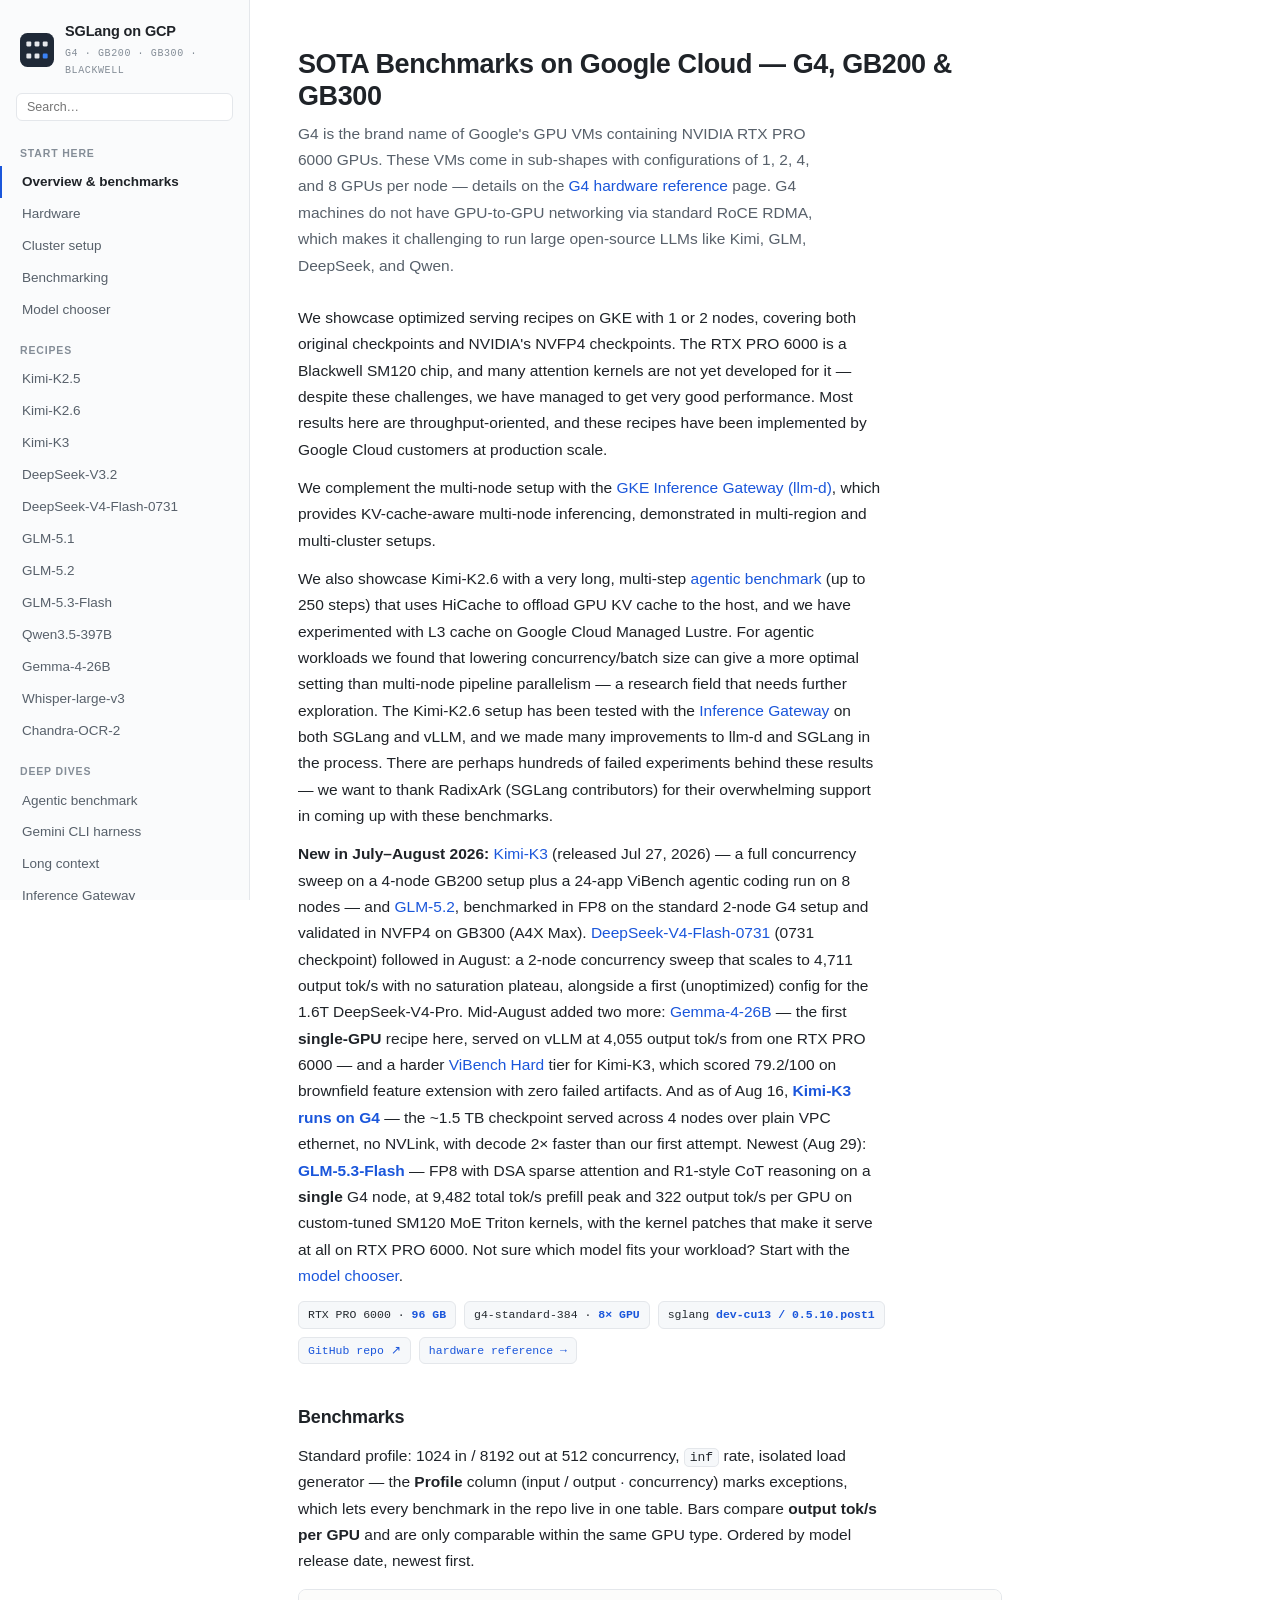
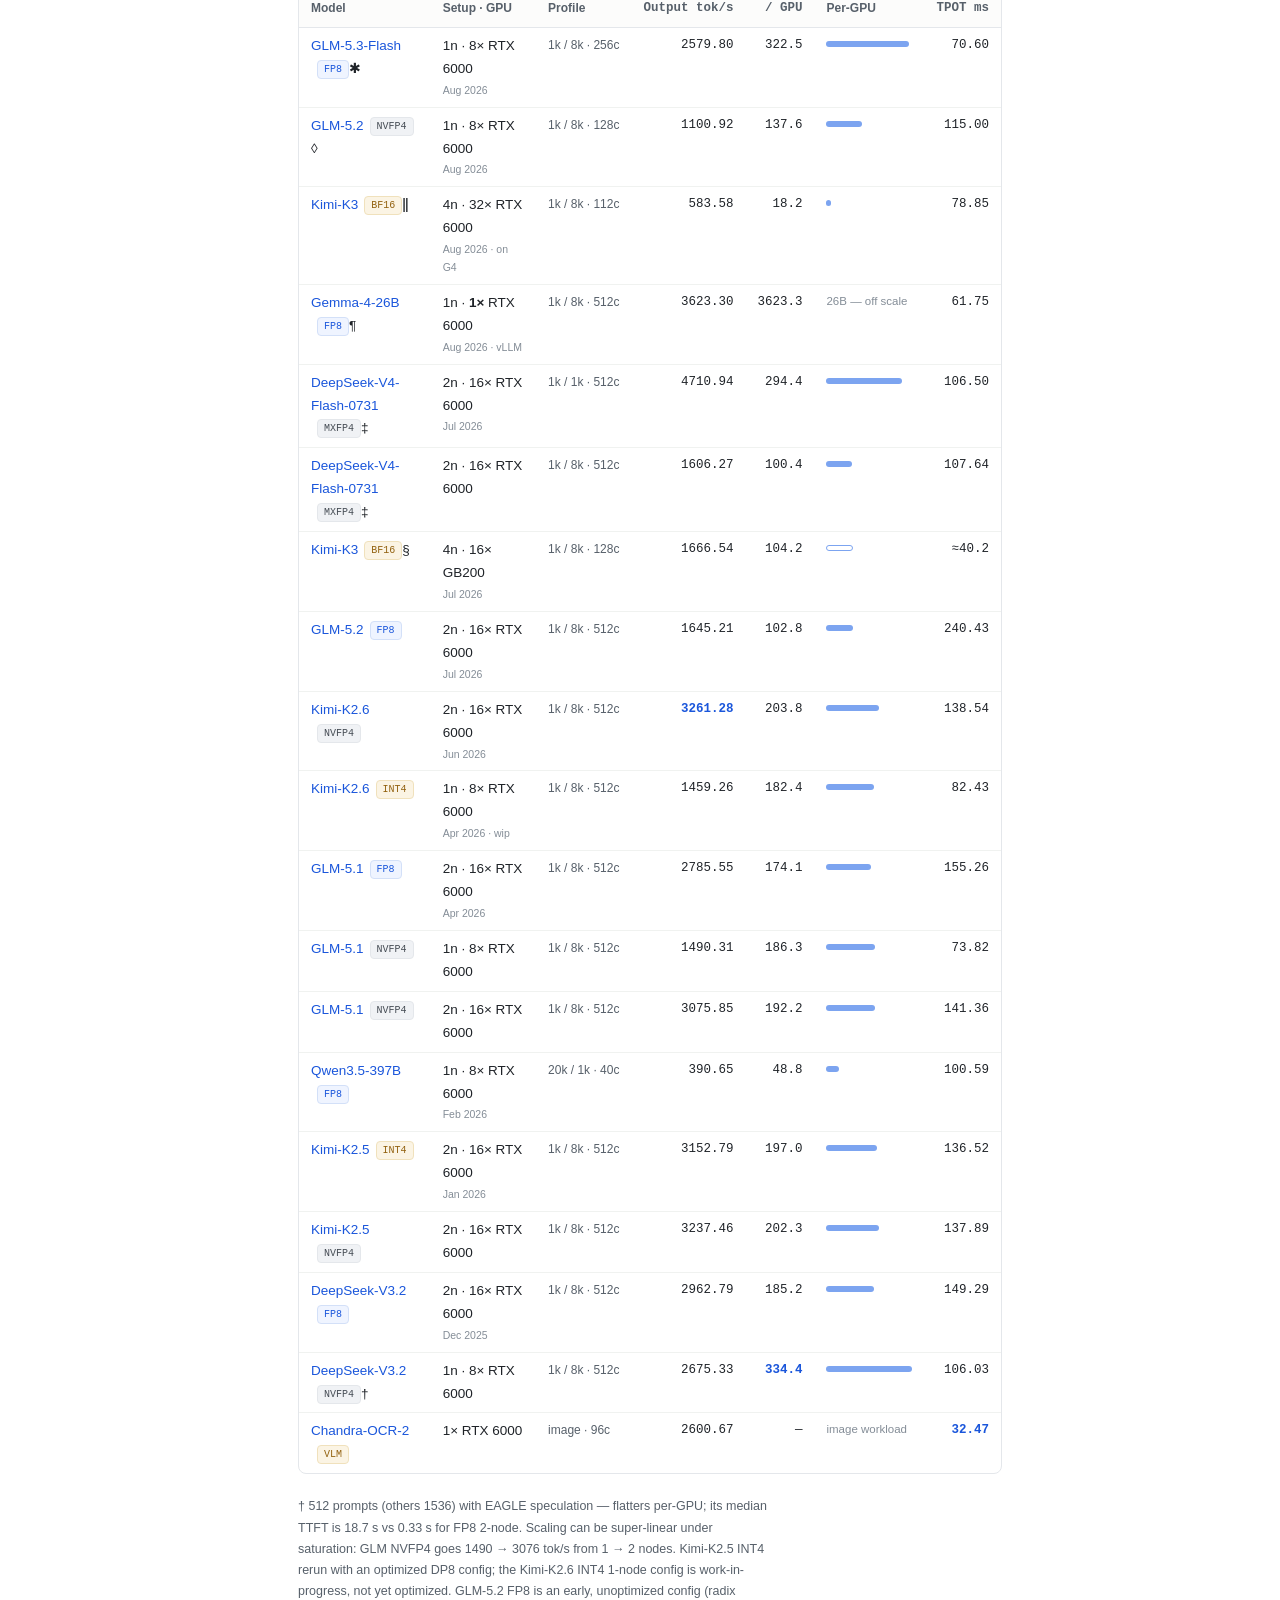
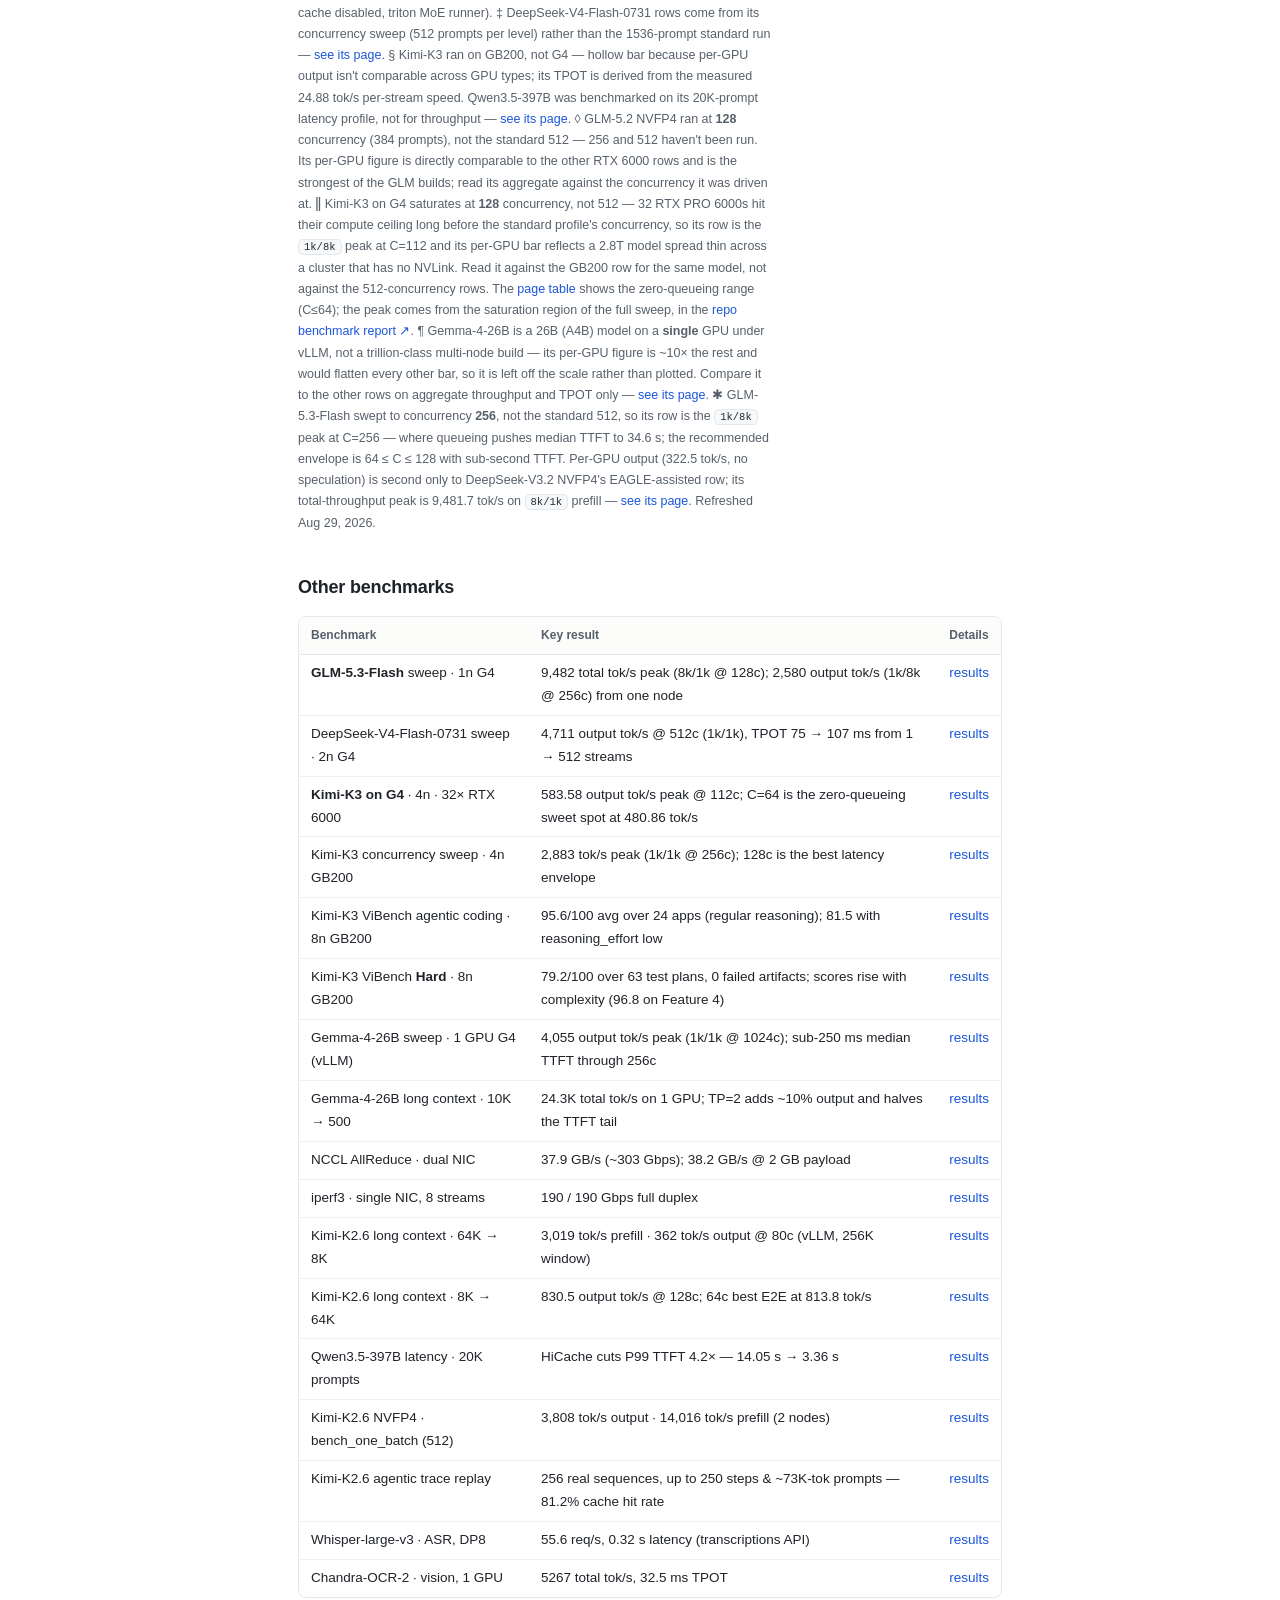
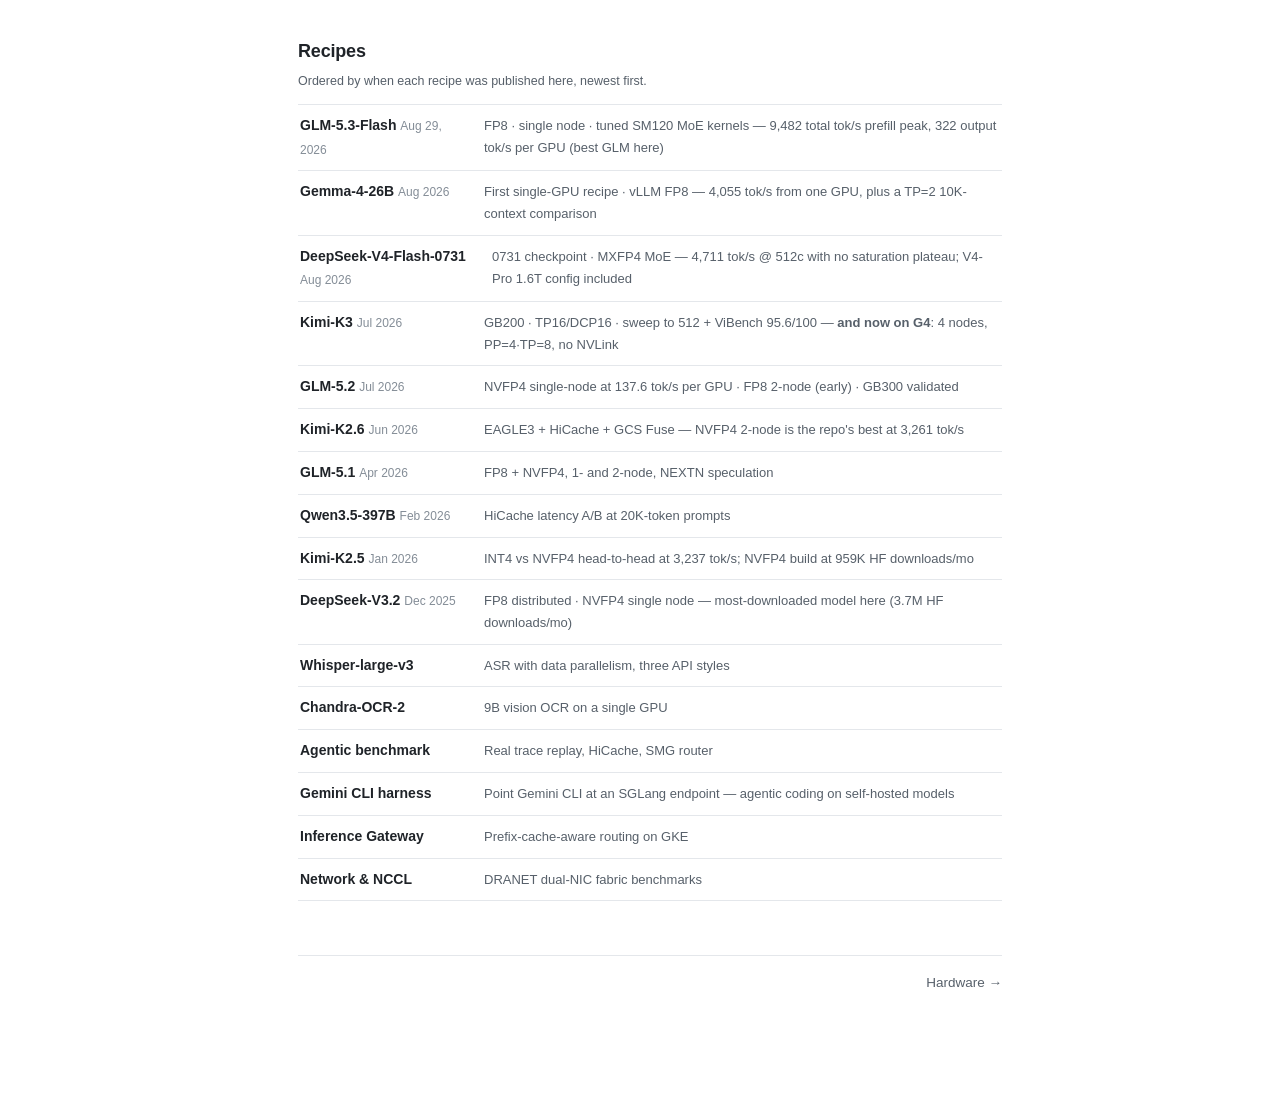
==== commit 6168bc08: "Updated docs" ====
--- a/docs/index.html
+++ b/docs/index.html
@@ -400,17 +400,18 @@
   </table></div>
 
   <h3 id="ov-jump">Recipes</h3>
+  <p style="font-size:12.5px;color:var(--soft);margin-top:-6px">Ordered by when each recipe was published here, newest first.</p>
   <div class="idx">
+    <a href="#glm53f"><span class="it">GLM-5.3-Flash <span style="color:var(--faint);font-weight:400;font-size:12px">Aug 29, 2026</span></span><span class="id">FP8 · single node · tuned SM120 MoE kernels — 9,482 total tok/s prefill peak, 322 output tok/s per GPU (best GLM here)</span></a>
+    <a href="#gemma4"><span class="it">Gemma-4-26B <span style="color:var(--faint);font-weight:400;font-size:12px">Aug 2026</span></span><span class="id">First single-GPU recipe · vLLM FP8 — 4,055 tok/s from one GPU, plus a TP=2 10K-context comparison</span></a>
+    <a href="#dsv4flash"><span class="it">DeepSeek-V4-Flash-0731 <span style="color:var(--faint);font-weight:400;font-size:12px">Aug 2026</span></span><span class="id">0731 checkpoint · MXFP4 MoE — 4,711 tok/s @ 512c with no saturation plateau; V4-Pro 1.6T config included</span></a>
+    <a href="#kimik3"><span class="it">Kimi-K3 <span style="color:var(--faint);font-weight:400;font-size:12px">Jul 2026</span></span><span class="id">GB200 · TP16/DCP16 · sweep to 512 + ViBench 95.6/100 — <b>and now on G4</b>: 4 nodes, PP=4·TP=8, no NVLink</span></a>
+    <a href="#glm52"><span class="it">GLM-5.2 <span style="color:var(--faint);font-weight:400;font-size:12px">Jul 2026</span></span><span class="id">NVFP4 single-node at 137.6 tok/s per GPU · FP8 2-node (early) · GB300 validated</span></a>
+    <a href="#kimi26"><span class="it">Kimi-K2.6 <span style="color:var(--faint);font-weight:400;font-size:12px">Jun 2026</span></span><span class="id">EAGLE3 + HiCache + GCS Fuse — NVFP4 2-node is the repo's best at 3,261 tok/s</span></a>
+    <a href="#glm"><span class="it">GLM-5.1 <span style="color:var(--faint);font-weight:400;font-size:12px">Apr 2026</span></span><span class="id">FP8 + NVFP4, 1- and 2-node, NEXTN speculation</span></a>
+    <a href="#qwen"><span class="it">Qwen3.5-397B <span style="color:var(--faint);font-weight:400;font-size:12px">Feb 2026</span></span><span class="id">HiCache latency A/B at 20K-token prompts</span></a>
     <a href="#kimi25"><span class="it">Kimi-K2.5 <span style="color:var(--faint);font-weight:400;font-size:12px">Jan 2026</span></span><span class="id">INT4 vs NVFP4 head-to-head at 3,237 tok/s; NVFP4 build at 959K HF downloads/mo</span></a>
-    <a href="#kimi26"><span class="it">Kimi-K2.6 <span style="color:var(--faint);font-weight:400;font-size:12px">Jun 2026</span></span><span class="id">EAGLE3 + HiCache + GCS Fuse — NVFP4 2-node is the repo's best at 3,261 tok/s</span></a>
-    <a href="#kimik3"><span class="it">Kimi-K3 <span style="color:var(--faint);font-weight:400;font-size:12px">Jul 2026</span></span><span class="id">GB200 · TP16/DCP16 · sweep to 512 + ViBench 95.6/100 — <b>and now on G4</b>: 4 nodes, PP=4·TP=8, no NVLink</span></a>
     <a href="#deepseek"><span class="it">DeepSeek-V3.2 <span style="color:var(--faint);font-weight:400;font-size:12px">Dec 2025</span></span><span class="id">FP8 distributed · NVFP4 single node — most-downloaded model here (3.7M HF downloads/mo)</span></a>
-    <a href="#dsv4flash"><span class="it">DeepSeek-V4-Flash-0731 <span style="color:var(--faint);font-weight:400;font-size:12px">Aug 2026</span></span><span class="id">0731 checkpoint · MXFP4 MoE — 4,711 tok/s @ 512c with no saturation plateau; V4-Pro 1.6T config included</span></a>
-    <a href="#glm"><span class="it">GLM-5.1 <span style="color:var(--faint);font-weight:400;font-size:12px">Apr 2026</span></span><span class="id">FP8 + NVFP4, 1- and 2-node, NEXTN speculation</span></a>
-    <a href="#glm52"><span class="it">GLM-5.2 <span style="color:var(--faint);font-weight:400;font-size:12px">Jul 2026</span></span><span class="id">NVFP4 single-node at 137.6 tok/s per GPU · FP8 2-node (early) · GB300 validated</span></a>
-    <a href="#glm53f"><span class="it">GLM-5.3-Flash <span style="color:var(--faint);font-weight:400;font-size:12px">Aug 2026</span></span><span class="id">FP8 · single node · tuned SM120 MoE kernels — 9,482 total tok/s prefill peak, 322 output tok/s per GPU (best GLM here)</span></a>
-    <a href="#qwen"><span class="it">Qwen3.5-397B <span style="color:var(--faint);font-weight:400;font-size:12px">Feb 2026</span></span><span class="id">HiCache latency A/B at 20K-token prompts</span></a>
-    <a href="#gemma4"><span class="it">Gemma-4-26B <span style="color:var(--faint);font-weight:400;font-size:12px">Aug 2026</span></span><span class="id">First single-GPU recipe · vLLM FP8 — 4,055 tok/s from one GPU, plus a TP=2 10K-context comparison</span></a>
     <a href="#whisper"><span class="it">Whisper-large-v3</span><span class="id">ASR with data parallelism, three API styles</span></a>
     <a href="#ocr"><span class="it">Chandra-OCR-2</span><span class="id">9B vision OCR on a single GPU</span></a>
     <a href="#agentic"><span class="it">Agentic benchmark</span><span class="id">Real trace replay, HiCache, SMG router</span></a>
@@ -682,18 +683,18 @@
   <h3 id="ch-evals">Published eval scores — coding &amp; agentic</h3>
   <p>Capability scores from vendor model cards and public leaderboards, to pair with the operational numbers above. Higher is better on all of them.</p>
   <div class="tblwrap"><table>
-    <thead><tr><th></th><th class="num"><a href="#kimik3">Kimi-K3</a></th><th class="num"><a href="#dsv4flash">V4-Flash-0731</a></th><th class="num"><a href="#glm52">GLM-5.2</a></th><th class="num"><a href="#kimi26">Kimi-K2.6</a></th><th class="num"><a href="#qwen">Qwen3.5-397B</a></th><th class="num"><a href="#glm">GLM-5.1</a></th><th class="num"><a href="#deepseek">DeepSeek-V3.2</a></th></tr></thead>
-    <tbody>
-      <tr><td>Total params</td><td class="num">2.8T</td><td class="num">304B*</td><td class="num">744B</td><td class="num">1T</td><td class="num">397B</td><td class="num">—</td><td class="num">671B</td></tr>
-      <tr><td>Active params</td><td class="num">~104B</td><td class="num">~13B</td><td class="num">—</td><td class="num">32B</td><td class="num">17B</td><td class="num">—</td><td class="num">37B</td></tr>
-      <tr><td>SWE-bench Verified <div class="rd">coding agent</div></td><td class="num">—<div class="rd">not reported;<br>FrontierSWE: 81.2</div></td><td class="num">79.0<div class="rd">preview build</div></td><td class="num">—</td><td class="num"><span class="best">80.2</span></td><td class="num">76.4</td><td class="num">—<div class="rd">not reported;<br>SWE-bench Pro SOTA<br>at release</div></td><td class="num">—</td></tr>
-      <tr><td>Terminal-Bench <div class="rd">agentic terminal</div></td><td class="num"><span class="best">88.3</span> <span class="rd">v2.1</span></td><td class="num">82.7 <span class="rd">v2.1</span></td><td class="num">81.0 <span class="rd">v2.1</span></td><td class="num">66.7 <span class="rd">v2.0</span></td><td class="num">—</td><td class="num">63.5 <span class="rd">v2.0</span></td><td class="num">—</td></tr>
-      <tr><td>DeepSWE <div class="rd">hard SWE agent</div></td><td class="num"><span class="best">67.3</span></td><td class="num">54.4</td><td class="num">46.2</td><td class="num">—</td><td class="num">—</td><td class="num">—</td><td class="num">—</td></tr>
-      <tr><td>Other standouts</td><td style="font-size:12px">BrowseComp 91.2 · <b>ViBench 95.6 measured here</b></td><td style="font-size:12px">Toolathlon-V 70.3 · LiveCodeBench 91.6 (preview)</td><td style="font-size:12px">Toolathlon-V 59.9</td><td style="font-size:12px">—</td><td style="font-size:12px">GPQA-D 88.4 · MMLU-Pro 87.8</td><td style="font-size:12px">—</td><td style="font-size:12px">Best SWE-V of the Dec 2025 generation</td></tr>
-    </tbody>
-  </table></div>
-  <div class="callout"><p><b>Read with care.</b> * V4-Flash-0731's 304B on Hugging Face includes the attached DSpark speculative-decoding module (base model ~284B / ~13B active). Param counts are as published by each vendor. These are self-reported or third-party numbers under different harnesses and versions — Terminal-Bench 2.0 vs 2.1, DeepSeek Harness vs mini-SWE-agent for DeepSWE, and V4-Flash's SWE-bench/LiveCodeBench figures are from the preview build. Compare directionally, not to the decimal. ViBench 95.6 is the only score measured in this repo (<a href="#k3-vibench">details</a>). Sources: <a href="https://huggingface.co/deepseek-ai/DeepSeek-V4-Flash-0731" target="_blank" rel="noopener">DeepSeek-V4-Flash-0731 model card ↗</a>, <a href="https://huggingface.co/moonshotai/Kimi-K3" target="_blank" rel="noopener">Kimi-K3 model card ↗</a>, public leaderboard roundups (Aug 2026).</p></div>
-  <p>The short version: <b>Kimi-K3</b> leads the agentic evals among these models and matches what we measured on ViBench; <b>DeepSeek-V4-Flash-0731</b> is remarkably close behind at a fraction of the active parameters — and is the strongest option that runs on plain G4 nodes; <b>Kimi-K2.6</b> holds the best verified coding-agent score of the G4-era models.</p>
+    <thead><tr><th></th><th class="num"><a href="#kimik3">Kimi-K3</a></th><th class="num"><a href="#glm53f">GLM-5.3-Flash</a></th><th class="num"><a href="#dsv4flash">V4-Flash-0731</a></th><th class="num"><a href="#glm52">GLM-5.2</a></th><th class="num"><a href="#kimi26">Kimi-K2.6</a></th><th class="num"><a href="#qwen">Qwen3.5-397B</a></th><th class="num"><a href="#glm">GLM-5.1</a></th><th class="num"><a href="#deepseek">DeepSeek-V3.2</a></th></tr></thead>
+    <tbody>
+      <tr><td>Total params</td><td class="num">2.8T</td><td class="num">320B</td><td class="num">304B*</td><td class="num">744B</td><td class="num">1T</td><td class="num">397B</td><td class="num">—</td><td class="num">671B</td></tr>
+      <tr><td>Active params</td><td class="num">~104B</td><td class="num">18B</td><td class="num">~13B</td><td class="num">—</td><td class="num">32B</td><td class="num">17B</td><td class="num">—</td><td class="num">37B</td></tr>
+      <tr><td>SWE-bench Verified <div class="rd">coding agent</div></td><td class="num">—<div class="rd">not reported;<br>FrontierSWE: 81.2</div></td><td class="num">—</td><td class="num">79.0<div class="rd">preview build</div></td><td class="num">—</td><td class="num"><span class="best">80.2</span></td><td class="num">76.4</td><td class="num">—<div class="rd">not reported;<br>SWE-bench Pro SOTA<br>at release</div></td><td class="num">—</td></tr>
+      <tr><td>Terminal-Bench <div class="rd">agentic terminal</div></td><td class="num"><span class="best">88.3</span> <span class="rd">v2.1</span></td><td class="num">84.3 <span class="rd">v2.1</span></td><td class="num">82.7 <span class="rd">v2.1</span></td><td class="num">81.0 <span class="rd">v2.1</span></td><td class="num">66.7 <span class="rd">v2.0</span></td><td class="num">—</td><td class="num">63.5 <span class="rd">v2.0</span></td><td class="num">—</td></tr>
+      <tr><td>DeepSWE <div class="rd">hard SWE agent</div></td><td class="num"><span class="best">67.3</span></td><td class="num">63.4 <span class="rd">v1.1</span></td><td class="num">54.4</td><td class="num">46.2</td><td class="num">—</td><td class="num">—</td><td class="num">—</td><td class="num">—</td></tr>
+      <tr><td>Other standouts</td><td style="font-size:12px">BrowseComp 91.2 · <b>ViBench 95.6 measured here</b></td><td style="font-size:12px">HLE 55.3 · natively multimodal · 1M-token context</td><td style="font-size:12px">Toolathlon-V 70.3 · LiveCodeBench 91.6 (preview)</td><td style="font-size:12px">Toolathlon-V 59.9</td><td style="font-size:12px">—</td><td style="font-size:12px">GPQA-D 88.4 · MMLU-Pro 87.8</td><td style="font-size:12px">—</td><td style="font-size:12px">Best SWE-V of the Dec 2025 generation</td></tr>
+    </tbody>
+  </table></div>
+  <div class="callout"><p><b>Read with care.</b> * V4-Flash-0731's 304B on Hugging Face includes the attached DSpark speculative-decoding module (base model ~284B / ~13B active). Param counts are as published by each vendor. These are self-reported or third-party numbers under different harnesses and versions — Terminal-Bench 2.0 vs 2.1, DeepSeek Harness vs mini-SWE-agent for DeepSWE, and V4-Flash's SWE-bench/LiveCodeBench figures are from the preview build. Compare directionally, not to the decimal. GLM-5.3-Flash's scores are Z.ai-reported (Aug 26, 2026 release); its DeepSWE ran on the mini-swe-agent harness. ViBench 95.6 is the only score measured in this repo (<a href="#k3-vibench">details</a>). Sources: <a href="https://huggingface.co/deepseek-ai/DeepSeek-V4-Flash-0731" target="_blank" rel="noopener">DeepSeek-V4-Flash-0731 model card ↗</a>, <a href="https://huggingface.co/moonshotai/Kimi-K3" target="_blank" rel="noopener">Kimi-K3 model card ↗</a>, <a href="https://huggingface.co/zai-org/GLM-5.3-Flash" target="_blank" rel="noopener">GLM-5.3-Flash model card ↗</a>, public leaderboard roundups (Aug 2026).</p></div>
+  <p>The short version: <b>Kimi-K3</b> leads the agentic evals among these models and matches what we measured on ViBench; <b>GLM-5.3-Flash</b> now posts the second-best Terminal-Bench here (84.3) from just 18B active params — and it's the only model in that tier that fits on a <i>single</i> G4 node; <b>DeepSeek-V4-Flash-0731</b> sits right behind it and remains the strongest 2-node G4 option; <b>Kimi-K2.6</b> holds the best verified coding-agent score of the G4-era models.</p>
 
   <h3 id="ch-character">Model character — strengths and trade-offs</h3>
   <div class="tblwrap"><table>
@@ -704,12 +705,13 @@
       <tr><td><a href="#kimik3">Kimi-K3</a></td><td>Deep reasoner / agentic coder</td><td>Top qualitative scores (ViBench 95.6/100); 256K context; strong multi-hour agent runs; <b>now also runs on G4</b> over plain ethernet</td><td>On G4 it saturates at ~64 concurrent streams and 584 tok/s — capability per dollar, not throughput; verbose reasoning — manage <code class="inline">reasoning_effort</code> or contexts balloon; regular trace costs tokens for +14 points of quality</td></tr>
       <tr><td><a href="#deepseek">DeepSeek-V3.2</a></td><td>Popular, efficient all-rounder</td><td>3.7M HF downloads/mo; best per-GPU economics (NVFP4 1n + EAGLE); mature NSA attention path</td><td>Previous generation vs V4; 1-node NVFP4 run has long TTFT under full saturation (18.7 s median)</td></tr>
       <tr><td><a href="#glm">GLM-5.1 / 5.2</a></td><td>Balanced mid-field option</td><td>NEXTN speculation; super-linear 1→2 node scaling (1,490 → 3,076 tok/s); low decode latency at sane concurrency</td><td>GLM-5.2 FP8 config is early and unoptimized (~60% of 5.1's throughput) — expect it to move</td></tr>
+      <tr><td><a href="#glm53f">GLM-5.3-Flash</a></td><td>Flash-tier reasoner on one node</td><td>Best per-GPU output here without speculation (322.5 tok/s/GPU); 9.5K tok/s prefill peak; 84.3 Terminal-Bench 2.1 from 18B active params; R1-style CoT + DSA sparse attention; MIT license</td><td>Needs the patched image — stock SGLang won't serve on SM120 (smem cap, DSA layout); prefill runs eager, so TTFT cliffs hard past C=128; TP8 AllReduce over PCIe (~43% of GPU time) caps decode headroom</td></tr>
       <tr><td><a href="#qwen">Qwen3.5-397B</a></td><td>Latency-tuned mid-size MoE</td><td>Smaller active footprint (A17B); HiCache collapses the TTFT tail on prefix-sharing workloads</td><td>Benchmarked here on a latency profile, not the 1k/8k throughput profile — numbers aren't comparable to the table above</td></tr>
       <tr><td><a href="#gemma4">Gemma-4-26B</a></td><td>Small, dense-feeling MoE for one GPU</td><td>Only recipe here that needs a single GPU; smooth 28–64 ms ITL across every workload shape; cheapest unit of capacity by a wide margin</td><td>26B — not in the same capability class as the trillion-parameter models above; served on vLLM, so the SGLang tuning here doesn't transfer; hard prefill cliff past 512c</td></tr>
     </tbody>
   </table></div>
 
-  <div class="callout"><p><b>Rules of thumb.</b> Interactive scale → V4-Flash. Batch generation throughput → Kimi-K2.6 NVFP4. Agents with growing contexts → Kimi-K2.6 + HiCache (or K3 on GB200 when quality matters most). One node only → DeepSeek-V3.2 NVFP4. <b>One GPU only → Gemma-4-26B.</b> Tight TTFT on RAG → HiCache, whichever model you pick. And for non-text: Whisper for audio, Chandra for OCR.</p></div>
+  <div class="callout"><p><b>Rules of thumb.</b> Interactive scale → V4-Flash. Batch generation throughput → Kimi-K2.6 NVFP4. Agents with growing contexts → Kimi-K2.6 + HiCache (or K3 on GB200 when quality matters most). One node only → DeepSeek-V3.2 NVFP4, or <b>GLM-5.3-Flash</b> when R1-style reasoning and agentic-terminal quality matter more than raw aggregate. <b>One GPU only → Gemma-4-26B.</b> Tight TTFT on RAG → HiCache, whichever model you pick. And for non-text: Whisper for audio, Chandra for OCR.</p></div>
   <div class="pagenav"><a href="#benchmarking">← Benchmarking</a><a href="#kimi25">Kimi-K2.5 →</a></div>
 </section>
 
@@ -988,7 +990,7 @@
 <section class="page" id="page-glm53f">
   <h1 class="pagetitle">GLM-5.3-Flash</h1>
   <p class="lede">DeepSeek-style MoE with DSA sparse attention and R1-style CoT reasoning, served in FP8 on a <b>single G4 node</b> (TP8) — 9,482 total tok/s prefill peak and 322 output tok/s per GPU on custom-tuned SM120 MoE Triton kernels. It would not serve on RTX PRO 6000 at all without the kernel patches below.</p>
-  <div class="meta"><span class="chip">zai-org/GLM-5.3-Flash</span><span class="chip"><a href="https://github.com/shivajid/sglang-rtx-pro-6000/tree/main/models/GLM5.3-Flash" target="_blank" rel="noopener" style="text-decoration:none">files on GitHub ↗</a></span><span class="chip"><b>8× GPU</b> · TP8</span><span class="chip">FP8 · kv bf16</span><span class="chip">tuned SM120 MoE</span></div>
+  <div class="meta"><span class="chip">zai-org/GLM-5.3-Flash</span><span class="chip"><a href="https://github.com/shivajid/sglang-rtx-pro-6000/tree/main/models/GLM5.3-Flash" target="_blank" rel="noopener" style="text-decoration:none">files on GitHub ↗</a></span><span class="chip">320B · <b>A18B</b></span><span class="chip"><b>8× GPU</b> · TP8</span><span class="chip">FP8 · kv bf16</span><span class="chip">tuned SM120 MoE</span></div>
 
   <h3 id="glm53f-tuned">FP8 · 1 node, tuned MoE Aug 2026 — recommended</h3>
   <p>A plain Deployment + ClusterIP Service on one <code class="inline">g4-standard-384</code> node — no dist-init or headless master needed. The image (<code class="inline">aurius/sglang-glm53-flash-rtxpr6000:sm120-moe-tuned-v1</code>) is env-driven and bakes in the tuned MoE kernel config and both SM120 patches. A baseline config without the MoE tune is in <a href="https://github.com/shivajid/sglang-rtx-pro-6000/blob/main/models/GLM5.3-Flash/glm53-flash-g4.yaml" target="_blank" rel="noopener"><code class="inline">glm53-flash-g4.yaml</code></a>.</p>
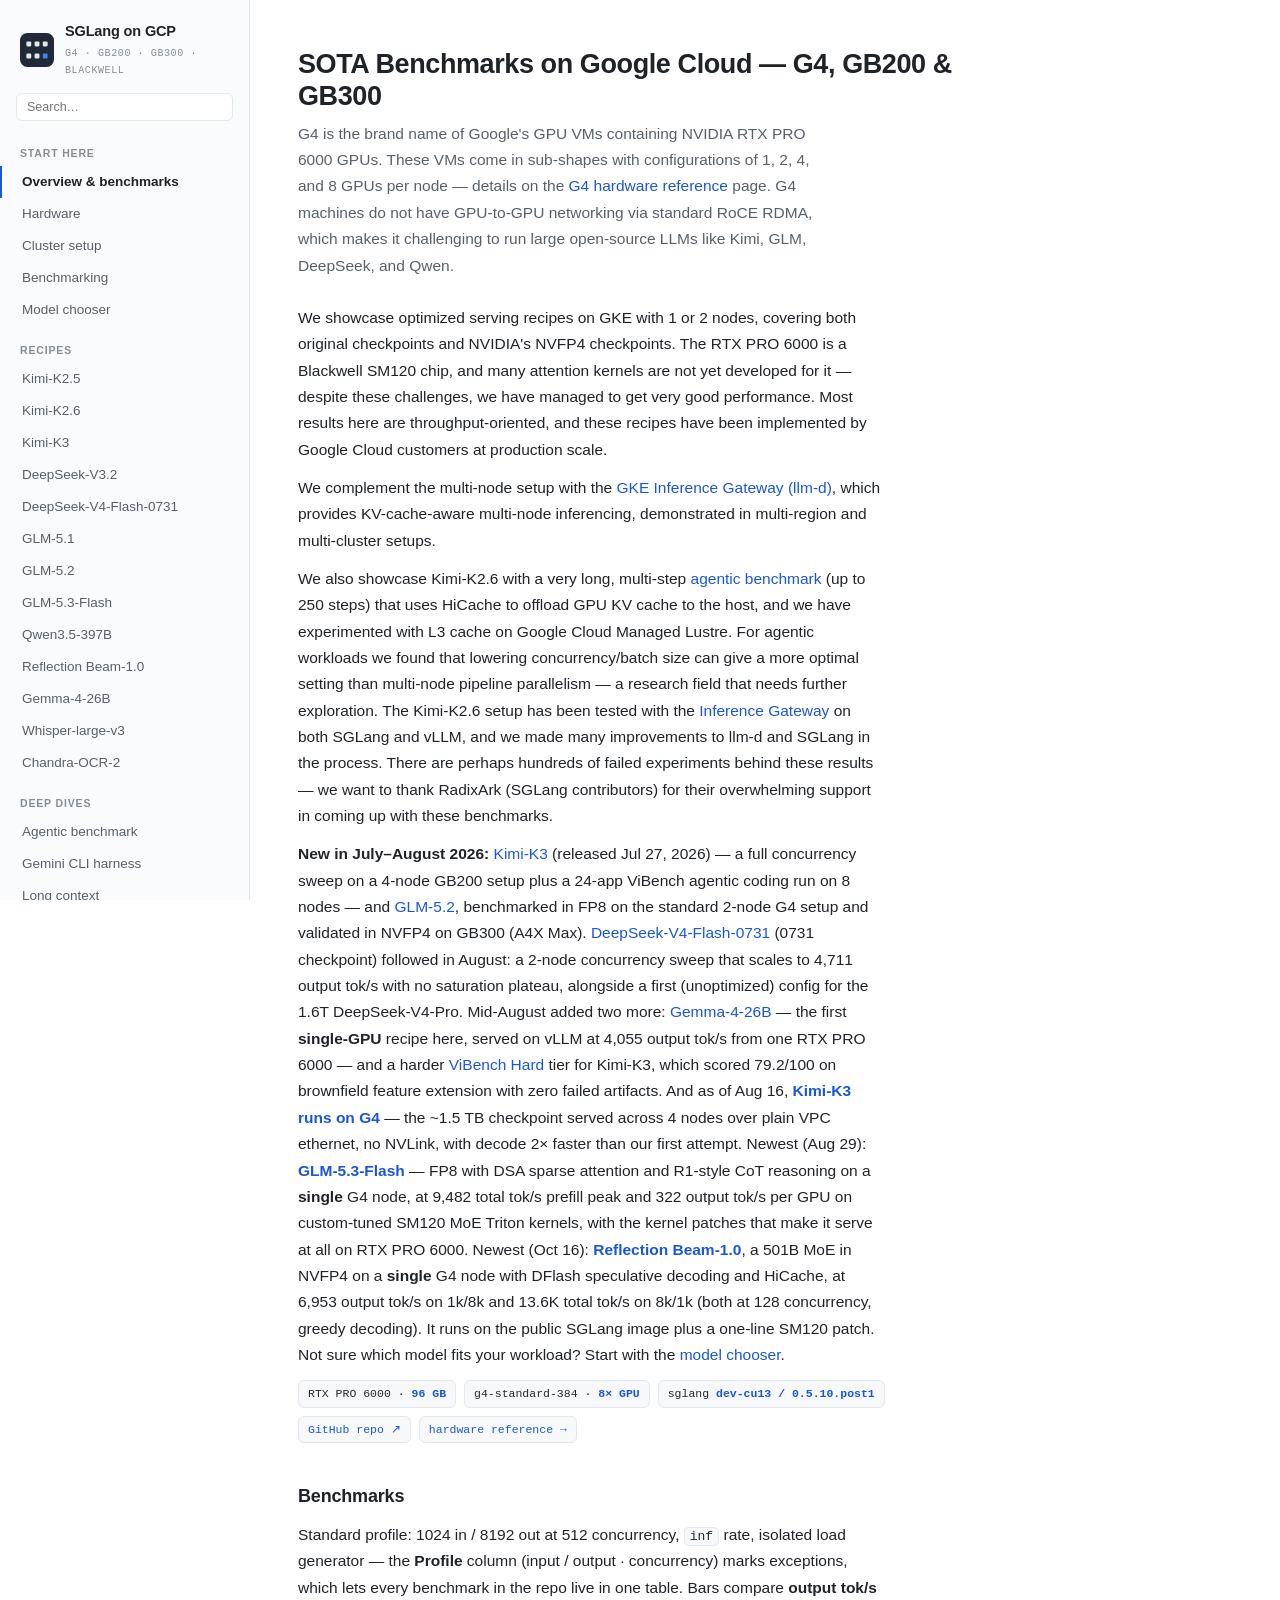
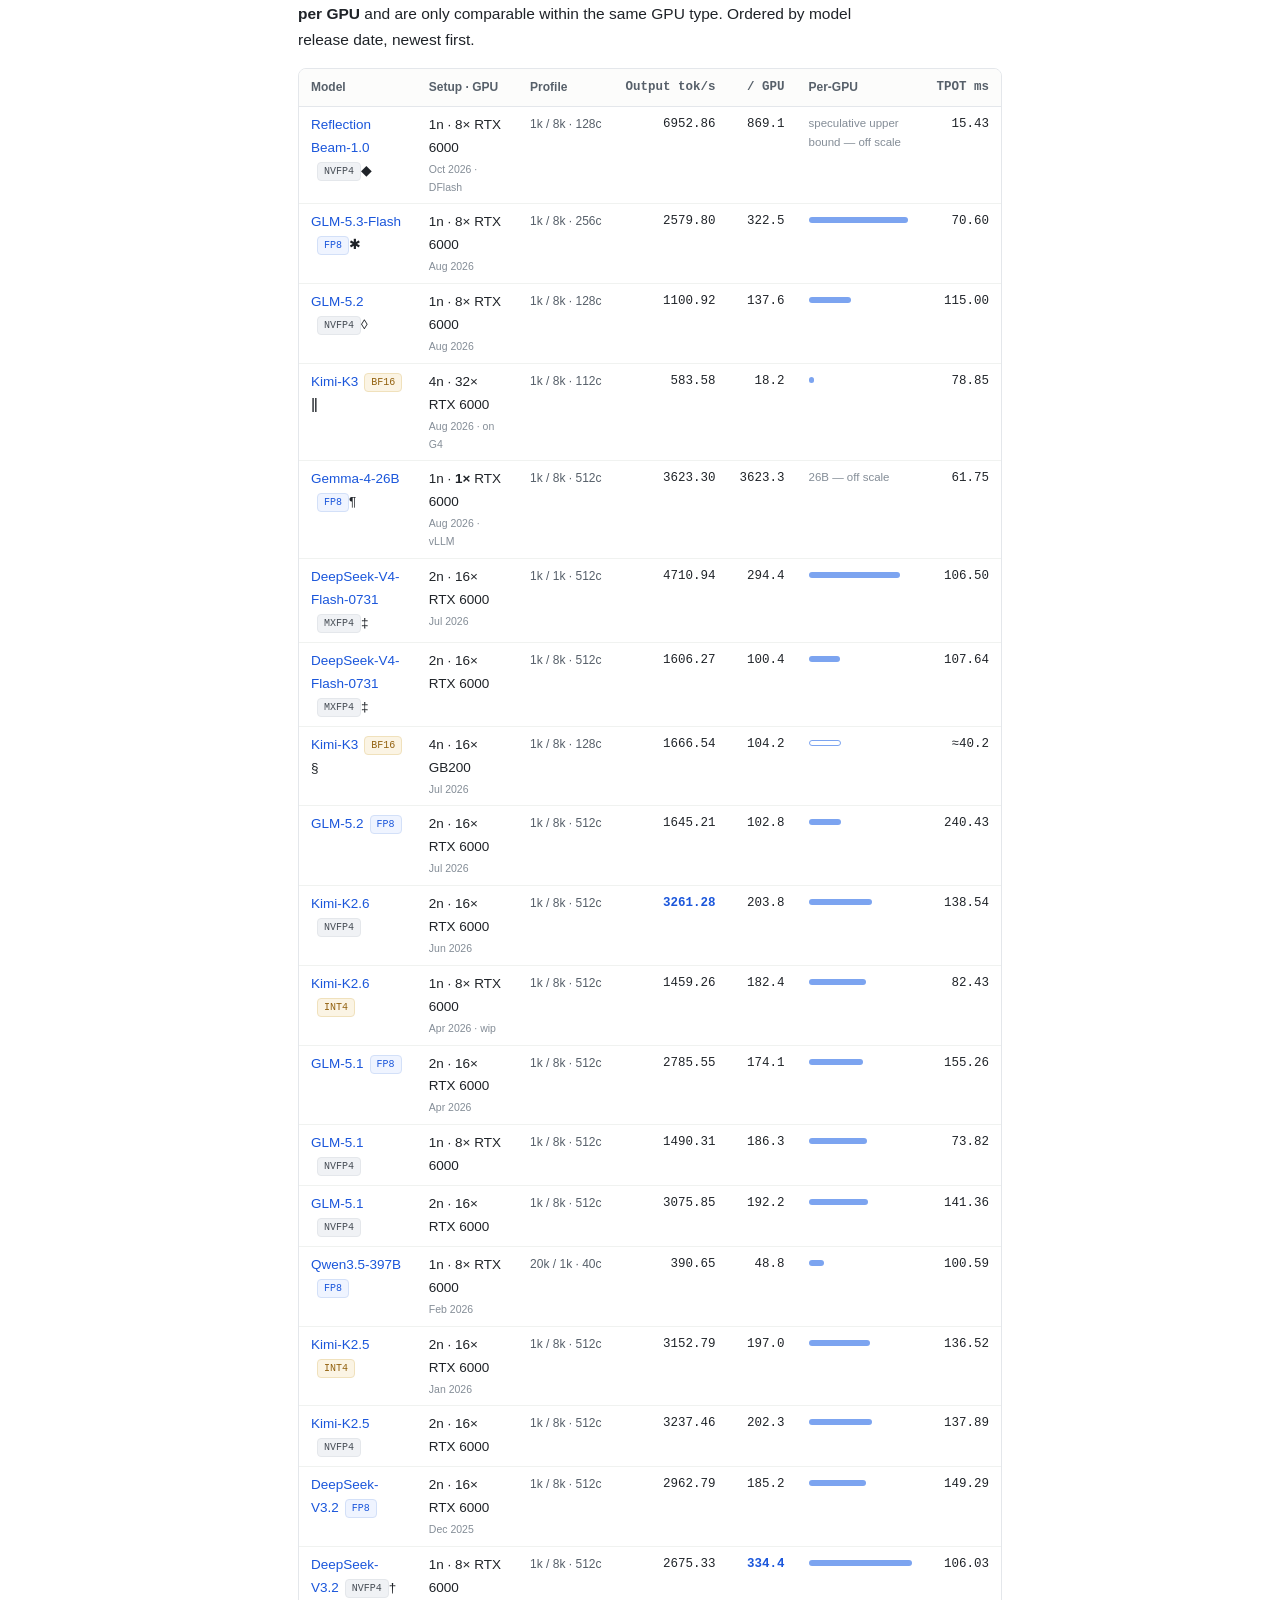
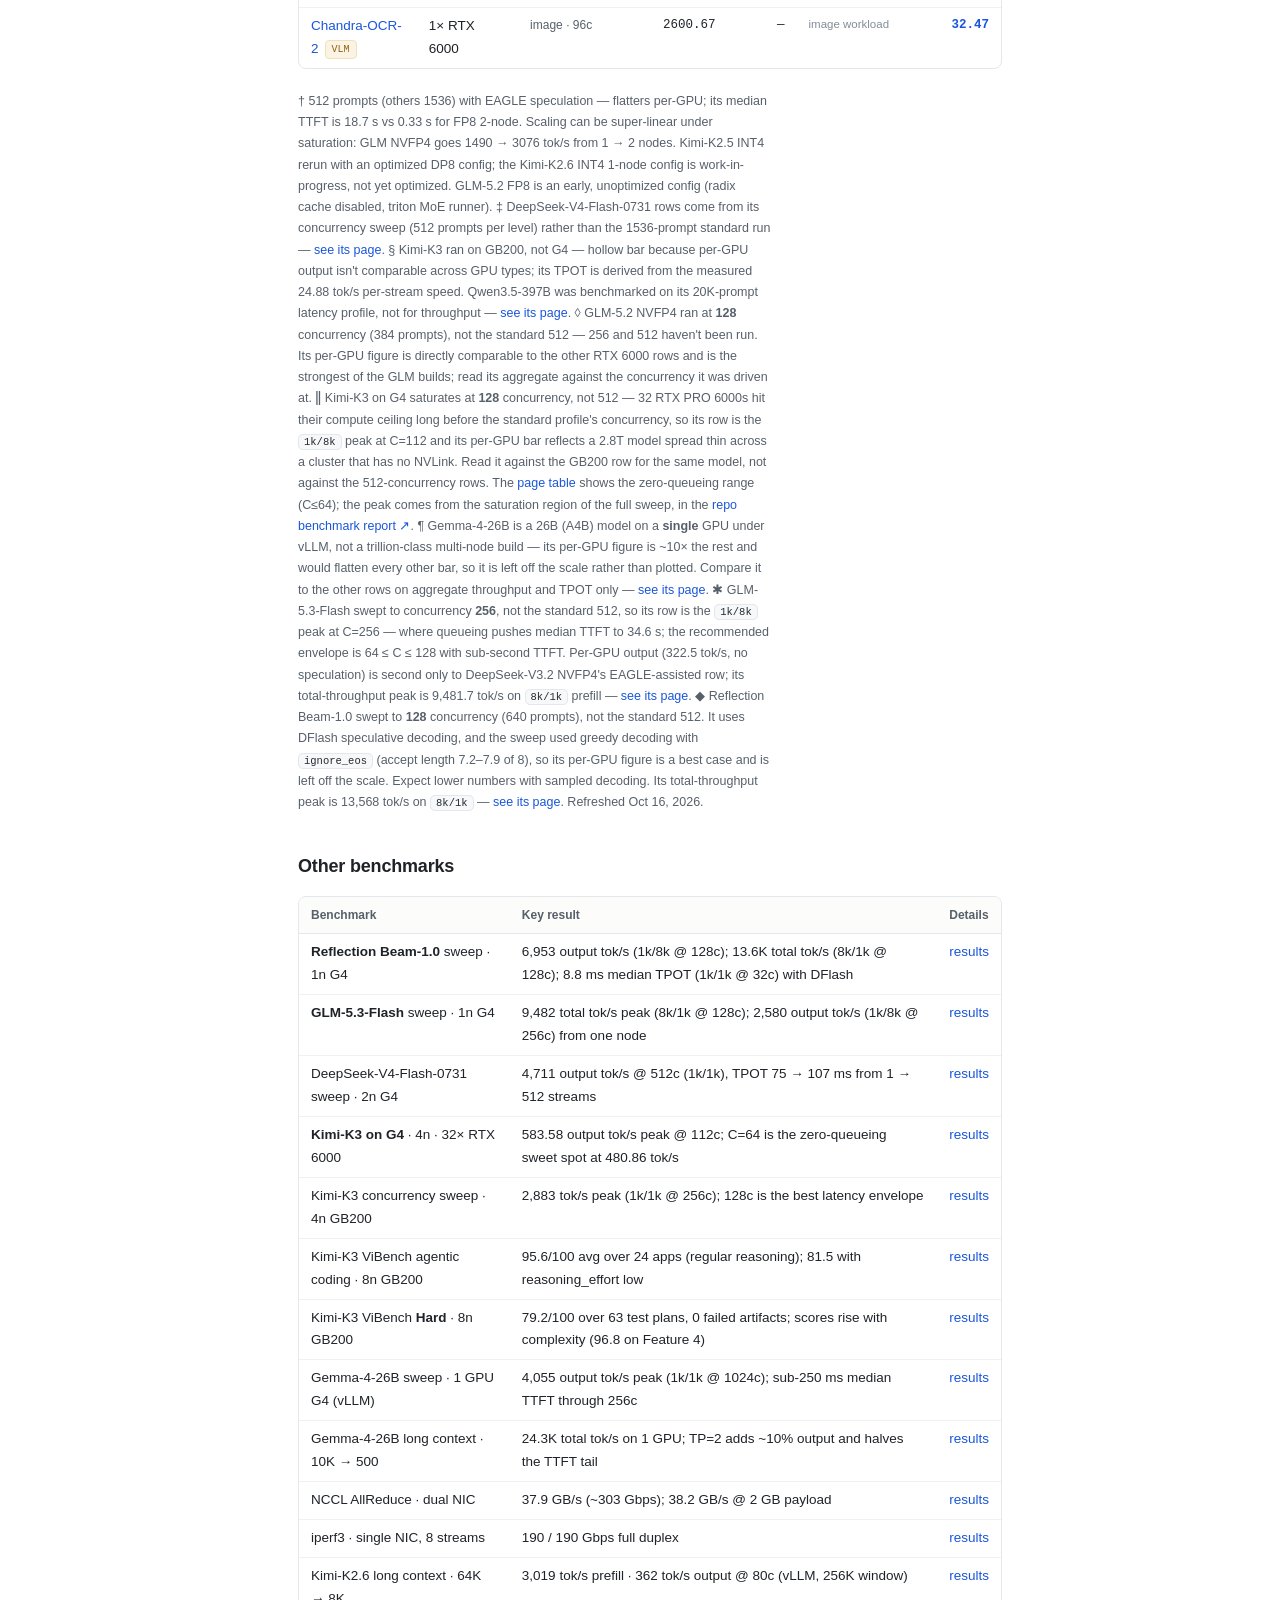
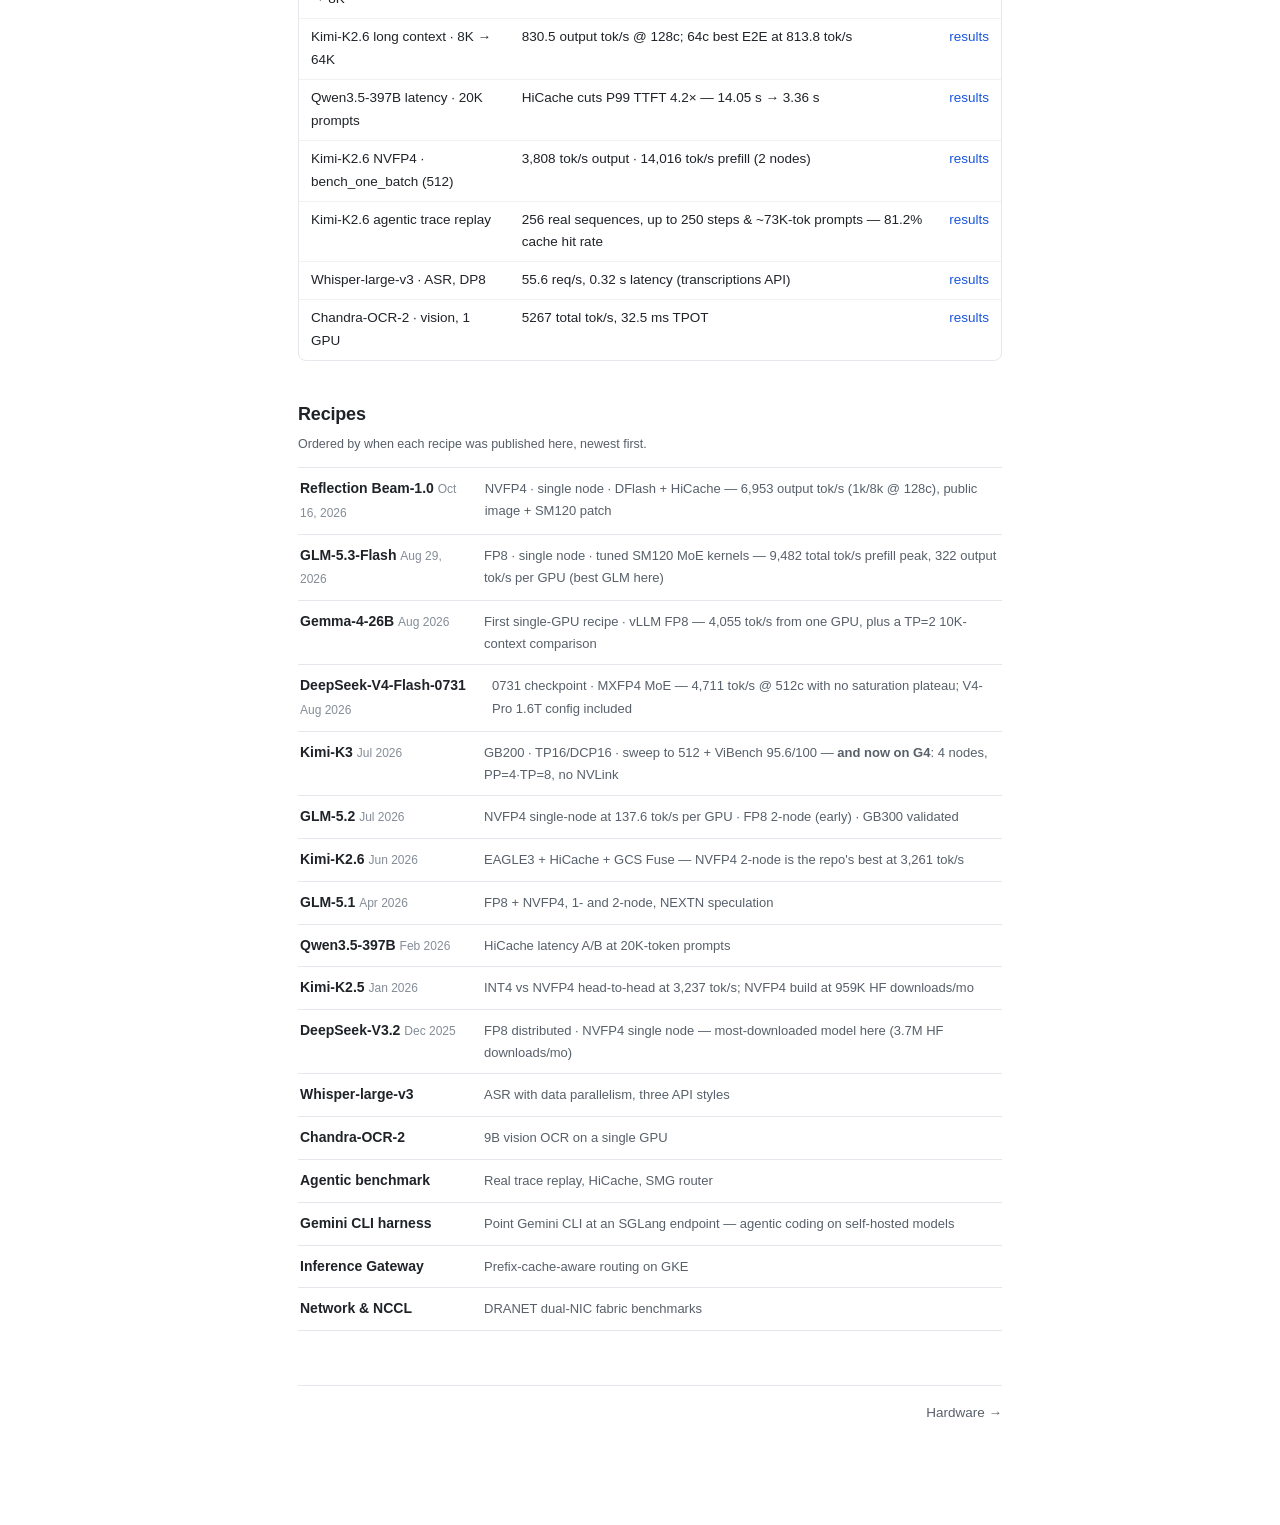
==== commit ae45f2ef: "Add Reflection Beam-1.0 to README and docs site" ====
--- a/docs/index.html
+++ b/docs/index.html
@@ -4,12 +4,12 @@
 <meta charset="UTF-8">
 <meta name="viewport" content="width=device-width, initial-scale=1.0">
 <title>SOTA Benchmarks on Google Cloud — G4 (RTX PRO 6000), GB200 & GB300 Recipes</title>
-<meta name="description" content="Measured SGLang and vLLM recipes for serving trillion-parameter open models (Kimi-K2.6, Kimi-K3, DeepSeek-V3.2, DeepSeek-V4-Flash-0731, GLM-5.1/5.2/5.3-Flash, Qwen3.5) on Google Cloud G4 with NVIDIA RTX PRO 6000 GPUs — benchmarks, multi-node configs, KV-cache strategies, and the GKE Inference Gateway (llm-d).">
+<meta name="description" content="Measured SGLang and vLLM recipes for serving trillion-parameter open models (Kimi-K2.6, Kimi-K3, DeepSeek-V3.2, DeepSeek-V4-Flash-0731, GLM-5.1/5.2/5.3-Flash, Qwen3.5, Reflection Beam-1.0) on Google Cloud G4 with NVIDIA RTX PRO 6000 GPUs — benchmarks, multi-node configs, KV-cache strategies, and the GKE Inference Gateway (llm-d).">
 <link rel="canonical" href="https://shivajid.github.io/sglang-rtx-pro-6000/">
 <meta property="og:type" content="article">
 <meta property="og:site_name" content="SOTA Benchmarks on Google Cloud GPUs">
 <meta property="og:title" content="SOTA Benchmarks on Google Cloud — G4 (RTX PRO 6000), GB200 & GB300 Recipes">
-<meta property="og:description" content="Measured SGLang/vLLM recipes for trillion-parameter open models on RTX PRO 6000 GPUs without NVLink: 3,261 tok/s Kimi-K2.6, 81% prefix-cache hit rate on real agentic traces, prefix-cache-aware routing with the GKE Inference Gateway — plus new Kimi-K3 (GB200), GLM-5.2 and GLM-5.3-Flash results.">
+<meta property="og:description" content="Measured SGLang/vLLM recipes for trillion-parameter open models on RTX PRO 6000 GPUs without NVLink: 3,261 tok/s Kimi-K2.6, 81% prefix-cache hit rate on real agentic traces, prefix-cache-aware routing with the GKE Inference Gateway — plus new Kimi-K3 (GB200), GLM-5.2, GLM-5.3-Flash and Reflection Beam-1.0 results.">
 <meta property="og:url" content="https://shivajid.github.io/sglang-rtx-pro-6000/">
 <meta name="twitter:card" content="summary">
 <meta name="twitter:title" content="SOTA Benchmarks on Google Cloud — G4 (RTX PRO 6000), GB200 & GB300 Recipes">
@@ -19,10 +19,10 @@
   "@context": "https://schema.org",
   "@type": "TechArticle",
   "headline": "SOTA Open-Model Serving Benchmarks on Google Cloud — G4 (RTX PRO 6000), GB200 and GB300",
-  "description": "Production-validated SGLang and vLLM serving recipes and benchmarks for trillion-parameter-class open models (Kimi-K2.5/K2.6/K3, DeepSeek-V3.2, DeepSeek-V4-Flash-0731, GLM-5.1/5.2/5.3-Flash, Qwen3.5-397B, Whisper, Chandra-OCR) on Google Cloud G4 instances with NVIDIA RTX PRO 6000 Blackwell GPUs — plus Kimi-K3 on GB200 and GLM-5.2 on GB300 — covering NVFP4/FP8/INT4 quantization, multi-node TP/PP parallelism over TCP, HiCache KV offload, agentic trace-replay and ViBench agentic coding benchmarks, and prefix-cache-aware routing with the GKE Inference Gateway (llm-d).",
+  "description": "Production-validated SGLang and vLLM serving recipes and benchmarks for trillion-parameter-class open models (Kimi-K2.5/K2.6/K3, DeepSeek-V3.2, DeepSeek-V4-Flash-0731, GLM-5.1/5.2/5.3-Flash, Qwen3.5-397B, Reflection Beam-1.0, Whisper, Chandra-OCR) on Google Cloud G4 instances with NVIDIA RTX PRO 6000 Blackwell GPUs — plus Kimi-K3 on GB200 and GLM-5.2 on GB300 — covering NVFP4/FP8/INT4 quantization, multi-node TP/PP parallelism over TCP, HiCache KV offload, agentic trace-replay and ViBench agentic coding benchmarks, and prefix-cache-aware routing with the GKE Inference Gateway (llm-d).",
   "author": {"@type": "Person", "name": "Shivaji Dutta", "url": "https://github.com/shivajid"},
   "url": "https://shivajid.github.io/sglang-rtx-pro-6000/",
-  "dateModified": "2026-08-29",
+  "dateModified": "2026-10-16",
   "isAccessibleForFree": true,
   "about": ["LLM inference", "SGLang", "vLLM", "GKE Inference Gateway", "llm-d", "NVIDIA RTX PRO 6000", "Google Cloud G4", "NVFP4 quantization", "KV cache"],
   "isBasedOn": "https://github.com/shivajid/sglang-rtx-pro-6000"
@@ -314,6 +314,7 @@
     <a href="#glm52" data-page="glm52">GLM-5.2</a>
     <a href="#glm53f" data-page="glm53f">GLM-5.3-Flash</a>
     <a href="#qwen" data-page="qwen">Qwen3.5-397B</a>
+    <a href="#beam" data-page="beam">Reflection Beam-1.0</a>
     <a href="#gemma4" data-page="gemma4">Gemma-4-26B</a>
     <a href="#whisper" data-page="whisper">Whisper-large-v3</a>
     <a href="#ocr" data-page="ocr">Chandra-OCR-2</a>
@@ -325,7 +326,7 @@
     <a href="#network" data-page="network">Network &amp; NCCL</a>
   </nav>
   <div class="sidefoot">
-    <a href="https://github.com/shivajid/sglang-rtx-pro-6000" target="_blank" rel="noopener">GitHub repo</a> · August 2026
+    <a href="https://github.com/shivajid/sglang-rtx-pro-6000" target="_blank" rel="noopener">GitHub repo</a> · October 2026
   </div>
 </aside>
 
@@ -338,7 +339,7 @@
   <p>We showcase optimized serving recipes on GKE with 1 or 2 nodes, covering both original checkpoints and NVIDIA's NVFP4 checkpoints. The RTX PRO 6000 is a Blackwell SM120 chip, and many attention kernels are not yet developed for it — despite these challenges, we have managed to get very good performance. Most results here are throughput-oriented, and these recipes have been implemented by Google Cloud customers at production scale.</p>
   <p>We complement the multi-node setup with the <a href="#gateway">GKE Inference Gateway (llm-d)</a>, which provides KV-cache-aware multi-node inferencing, demonstrated in multi-region and multi-cluster setups.</p>
   <p>We also showcase Kimi-K2.6 with a very long, multi-step <a href="#agentic">agentic benchmark</a> (up to 250 steps) that uses HiCache to offload GPU KV cache to the host, and we have experimented with L3 cache on Google Cloud Managed Lustre. For agentic workloads we found that lowering concurrency/batch size can give a more optimal setting than multi-node pipeline parallelism — a research field that needs further exploration. The Kimi-K2.6 setup has been tested with the <a href="#gateway">Inference Gateway</a> on both SGLang and vLLM, and we made many improvements to llm-d and SGLang in the process. There are perhaps hundreds of failed experiments behind these results — we want to thank RadixArk (SGLang contributors) for their overwhelming support in coming up with these benchmarks.</p>
-  <p><b>New in July–August 2026:</b> <a href="#kimik3">Kimi-K3</a> (released Jul 27, 2026) — a full concurrency sweep on a 4-node GB200 setup plus a 24-app ViBench agentic coding run on 8 nodes — and <a href="#glm52">GLM-5.2</a>, benchmarked in FP8 on the standard 2-node G4 setup and validated in NVFP4 on GB300 (A4X Max). <a href="#dsv4flash">DeepSeek-V4-Flash-0731</a> (0731 checkpoint) followed in August: a 2-node concurrency sweep that scales to 4,711 output tok/s with no saturation plateau, alongside a first (unoptimized) config for the 1.6T DeepSeek-V4-Pro. Mid-August added two more: <a href="#gemma4">Gemma-4-26B</a> — the first <b>single-GPU</b> recipe here, served on vLLM at 4,055 output tok/s from one RTX PRO 6000 — and a harder <a href="#k3-vibench-hard">ViBench Hard</a> tier for Kimi-K3, which scored 79.2/100 on brownfield feature extension with zero failed artifacts. And as of Aug 16, <a href="#k3-g4"><b>Kimi-K3 runs on G4</b></a> — the ~1.5 TB checkpoint served across 4 nodes over plain VPC ethernet, no NVLink, with decode 2× faster than our first attempt. Newest (Aug 29): <a href="#glm53f"><b>GLM-5.3-Flash</b></a> — FP8 with DSA sparse attention and R1-style CoT reasoning on a <b>single</b> G4 node, at 9,482 total tok/s prefill peak and 322 output tok/s per GPU on custom-tuned SM120 MoE Triton kernels, with the kernel patches that make it serve at all on RTX PRO 6000. Not sure which model fits your workload? Start with the <a href="#chooser">model chooser</a>.</p>
+  <p><b>New in July–August 2026:</b> <a href="#kimik3">Kimi-K3</a> (released Jul 27, 2026) — a full concurrency sweep on a 4-node GB200 setup plus a 24-app ViBench agentic coding run on 8 nodes — and <a href="#glm52">GLM-5.2</a>, benchmarked in FP8 on the standard 2-node G4 setup and validated in NVFP4 on GB300 (A4X Max). <a href="#dsv4flash">DeepSeek-V4-Flash-0731</a> (0731 checkpoint) followed in August: a 2-node concurrency sweep that scales to 4,711 output tok/s with no saturation plateau, alongside a first (unoptimized) config for the 1.6T DeepSeek-V4-Pro. Mid-August added two more: <a href="#gemma4">Gemma-4-26B</a> — the first <b>single-GPU</b> recipe here, served on vLLM at 4,055 output tok/s from one RTX PRO 6000 — and a harder <a href="#k3-vibench-hard">ViBench Hard</a> tier for Kimi-K3, which scored 79.2/100 on brownfield feature extension with zero failed artifacts. And as of Aug 16, <a href="#k3-g4"><b>Kimi-K3 runs on G4</b></a> — the ~1.5 TB checkpoint served across 4 nodes over plain VPC ethernet, no NVLink, with decode 2× faster than our first attempt. Newest (Aug 29): <a href="#glm53f"><b>GLM-5.3-Flash</b></a> — FP8 with DSA sparse attention and R1-style CoT reasoning on a <b>single</b> G4 node, at 9,482 total tok/s prefill peak and 322 output tok/s per GPU on custom-tuned SM120 MoE Triton kernels, with the kernel patches that make it serve at all on RTX PRO 6000. Newest (Oct 16): <a href="#beam"><b>Reflection Beam-1.0</b></a>, a 501B MoE in NVFP4 on a <b>single</b> G4 node with DFlash speculative decoding and HiCache, at 6,953 output tok/s on 1k/8k and 13.6K total tok/s on 8k/1k (both at 128 concurrency, greedy decoding). It runs on the public SGLang image plus a one-line SM120 patch. Not sure which model fits your workload? Start with the <a href="#chooser">model chooser</a>.</p>
   <div class="meta">
     <span class="chip">RTX PRO 6000 · <b>96 GB</b></span>
     <span class="chip">g4-standard-384 · <b>8× GPU</b></span>
@@ -352,6 +353,7 @@
   <div class="tblwrap"><table>
     <thead><tr><th>Model</th><th>Setup · GPU</th><th style="white-space:nowrap">Profile</th><th class="num">Output tok/s</th><th class="num">/ GPU</th><th style="min-width:110px">Per-GPU</th><th class="num">TPOT ms</th></tr></thead>
     <tbody>
+      <tr><td><a href="#beam">Reflection Beam-1.0</a><span class="q">NVFP4</span>◆</td><td>1n · 8× RTX 6000<div class="rd">Oct 2026 · DFlash</div></td><td style="white-space:nowrap;font-size:12px;color:var(--soft)">1k / 8k · 128c</td><td class="num">6952.86</td><td class="num">869.1</td><td style="color:var(--faint);font-size:11.5px">speculative upper bound — off scale</td><td class="num">15.43</td></tr>
       <tr><td><a href="#glm53f">GLM-5.3-Flash</a><span class="q b">FP8</span>✱</td><td>1n · 8× RTX 6000<div class="rd">Aug 2026</div></td><td style="white-space:nowrap;font-size:12px;color:var(--soft)">1k / 8k · 256c</td><td class="num">2579.80</td><td class="num">322.5</td><td><div class="bar" style="width:96%"></div></td><td class="num">70.60</td></tr>
       <tr><td><a href="#glm52-nvfp4">GLM-5.2</a><span class="q">NVFP4</span>◊</td><td>1n · 8× RTX 6000<div class="rd">Aug 2026</div></td><td style="white-space:nowrap;font-size:12px;color:var(--soft)">1k / 8k · 128c</td><td class="num">1100.92</td><td class="num">137.6</td><td><div class="bar" style="width:41%"></div></td><td class="num">115.00</td></tr>
       <tr><td><a href="#k3-g4">Kimi-K3</a><span class="q a">BF16</span>ǁ</td><td>4n · 32× RTX 6000<div class="rd">Aug 2026 · on G4</div></td><td style="white-space:nowrap;font-size:12px;color:var(--soft)">1k / 8k · 112c</td><td class="num">583.58</td><td class="num">18.2</td><td><div class="bar" style="width:5%"></div></td><td class="num">78.85</td></tr>
@@ -373,12 +375,13 @@
       <tr><td><a href="#ocr">Chandra-OCR-2</a><span class="q a">VLM</span></td><td>1× RTX 6000</td><td style="white-space:nowrap;font-size:12px;color:var(--soft)">image · 96c</td><td class="num">2600.67</td><td class="num">—</td><td style="color:var(--faint);font-size:11.5px">image workload</td><td class="num"><span class="best">32.47</span></td></tr>
     </tbody>
   </table></div>
-  <p style="font-size:12.5px;color:var(--soft)">† 512 prompts (others 1536) with EAGLE speculation — flatters per-GPU; its median TTFT is 18.7 s vs 0.33 s for FP8 2-node. Scaling can be super-linear under saturation: GLM NVFP4 goes 1490 → 3076 tok/s from 1 → 2 nodes. Kimi-K2.5 INT4 rerun with an optimized DP8 config; the Kimi-K2.6 INT4 1-node config is work-in-progress, not yet optimized. GLM-5.2 FP8 is an early, unoptimized config (radix cache disabled, triton MoE runner). ‡ DeepSeek-V4-Flash-0731 rows come from its concurrency sweep (512 prompts per level) rather than the 1536-prompt standard run — <a href="#dsv4-results">see its page</a>. § Kimi-K3 ran on GB200, not G4 — hollow bar because per-GPU output isn't comparable across GPU types; its TPOT is derived from the measured 24.88 tok/s per-stream speed. Qwen3.5-397B was benchmarked on its 20K-prompt latency profile, not for throughput — <a href="#qw-results">see its page</a>. ◊ GLM-5.2 NVFP4 ran at <b>128</b> concurrency (384 prompts), not the standard 512 — 256 and 512 haven't been run. Its per-GPU figure is directly comparable to the other RTX 6000 rows and is the strongest of the GLM builds; read its aggregate against the concurrency it was driven at. ǁ Kimi-K3 on G4 saturates at <b>128</b> concurrency, not 512 — 32 RTX PRO 6000s hit their compute ceiling long before the standard profile's concurrency, so its row is the <code class="inline">1k/8k</code> peak at C=112 and its per-GPU bar reflects a 2.8T model spread thin across a cluster that has no NVLink. Read it against the GB200 row for the same model, not against the 512-concurrency rows. The <a href="#k3-g4-sweep">page table</a> shows the zero-queueing range (C≤64); the peak comes from the saturation region of the full sweep, in the <a href="https://github.com/shivajid/sglang-rtx-pro-6000/blob/main/models/kimik3/g4/BENCHMARK_REPORT.md" target="_blank" rel="noopener">repo benchmark report ↗</a>. ¶ Gemma-4-26B is a 26B (A4B) model on a <b>single</b> GPU under vLLM, not a trillion-class multi-node build — its per-GPU figure is ~10× the rest and would flatten every other bar, so it is left off the scale rather than plotted. Compare it to the other rows on aggregate throughput and TPOT only — <a href="#gemma4">see its page</a>. ✱ GLM-5.3-Flash swept to concurrency <b>256</b>, not the standard 512, so its row is the <code class="inline">1k/8k</code> peak at C=256 — where queueing pushes median TTFT to 34.6 s; the recommended envelope is 64 ≤ C ≤ 128 with sub-second TTFT. Per-GPU output (322.5 tok/s, no speculation) is second only to DeepSeek-V3.2 NVFP4's EAGLE-assisted row; its total-throughput peak is 9,481.7 tok/s on <code class="inline">8k/1k</code> prefill — <a href="#glm53f">see its page</a>. Refreshed Aug 29, 2026.</p>
+  <p style="font-size:12.5px;color:var(--soft)">† 512 prompts (others 1536) with EAGLE speculation — flatters per-GPU; its median TTFT is 18.7 s vs 0.33 s for FP8 2-node. Scaling can be super-linear under saturation: GLM NVFP4 goes 1490 → 3076 tok/s from 1 → 2 nodes. Kimi-K2.5 INT4 rerun with an optimized DP8 config; the Kimi-K2.6 INT4 1-node config is work-in-progress, not yet optimized. GLM-5.2 FP8 is an early, unoptimized config (radix cache disabled, triton MoE runner). ‡ DeepSeek-V4-Flash-0731 rows come from its concurrency sweep (512 prompts per level) rather than the 1536-prompt standard run — <a href="#dsv4-results">see its page</a>. § Kimi-K3 ran on GB200, not G4 — hollow bar because per-GPU output isn't comparable across GPU types; its TPOT is derived from the measured 24.88 tok/s per-stream speed. Qwen3.5-397B was benchmarked on its 20K-prompt latency profile, not for throughput — <a href="#qw-results">see its page</a>. ◊ GLM-5.2 NVFP4 ran at <b>128</b> concurrency (384 prompts), not the standard 512 — 256 and 512 haven't been run. Its per-GPU figure is directly comparable to the other RTX 6000 rows and is the strongest of the GLM builds; read its aggregate against the concurrency it was driven at. ǁ Kimi-K3 on G4 saturates at <b>128</b> concurrency, not 512 — 32 RTX PRO 6000s hit their compute ceiling long before the standard profile's concurrency, so its row is the <code class="inline">1k/8k</code> peak at C=112 and its per-GPU bar reflects a 2.8T model spread thin across a cluster that has no NVLink. Read it against the GB200 row for the same model, not against the 512-concurrency rows. The <a href="#k3-g4-sweep">page table</a> shows the zero-queueing range (C≤64); the peak comes from the saturation region of the full sweep, in the <a href="https://github.com/shivajid/sglang-rtx-pro-6000/blob/main/models/kimik3/g4/BENCHMARK_REPORT.md" target="_blank" rel="noopener">repo benchmark report ↗</a>. ¶ Gemma-4-26B is a 26B (A4B) model on a <b>single</b> GPU under vLLM, not a trillion-class multi-node build — its per-GPU figure is ~10× the rest and would flatten every other bar, so it is left off the scale rather than plotted. Compare it to the other rows on aggregate throughput and TPOT only — <a href="#gemma4">see its page</a>. ✱ GLM-5.3-Flash swept to concurrency <b>256</b>, not the standard 512, so its row is the <code class="inline">1k/8k</code> peak at C=256 — where queueing pushes median TTFT to 34.6 s; the recommended envelope is 64 ≤ C ≤ 128 with sub-second TTFT. Per-GPU output (322.5 tok/s, no speculation) is second only to DeepSeek-V3.2 NVFP4's EAGLE-assisted row; its total-throughput peak is 9,481.7 tok/s on <code class="inline">8k/1k</code> prefill — <a href="#glm53f">see its page</a>. ◆ Reflection Beam-1.0 swept to <b>128</b> concurrency (640 prompts), not the standard 512. It uses DFlash speculative decoding, and the sweep used greedy decoding with <code class="inline">ignore_eos</code> (accept length 7.2–7.9 of 8), so its per-GPU figure is a best case and is left off the scale. Expect lower numbers with sampled decoding. Its total-throughput peak is 13,568 tok/s on <code class="inline">8k/1k</code> — <a href="#beam">see its page</a>. Refreshed Oct 16, 2026.</p>
 
   <h3 id="ov-more">Other benchmarks</h3>
   <div class="tblwrap"><table>
     <thead><tr><th>Benchmark</th><th>Key result</th><th>Details</th></tr></thead>
     <tbody>
+      <tr><td><b>Reflection Beam-1.0</b> sweep · 1n G4</td><td>6,953 output tok/s (1k/8k @ 128c); 13.6K total tok/s (8k/1k @ 128c); 8.8 ms median TPOT (1k/1k @ 32c) with DFlash</td><td><a href="#beam-results">results</a></td></tr>
       <tr><td><b>GLM-5.3-Flash</b> sweep · 1n G4</td><td>9,482 total tok/s peak (8k/1k @ 128c); 2,580 output tok/s (1k/8k @ 256c) from one node</td><td><a href="#glm53f-results">results</a></td></tr>
       <tr><td>DeepSeek-V4-Flash-0731 sweep · 2n G4</td><td>4,711 output tok/s @ 512c (1k/1k), TPOT 75 → 107 ms from 1 → 512 streams</td><td><a href="#dsv4-results">results</a></td></tr>
       <tr><td><b>Kimi-K3 on G4</b> · 4n · 32× RTX 6000</td><td>583.58 output tok/s peak @ 112c; C=64 is the zero-queueing sweet spot at 480.86 tok/s</td><td><a href="#k3-g4">results</a></td></tr>
@@ -402,6 +405,7 @@
   <h3 id="ov-jump">Recipes</h3>
   <p style="font-size:12.5px;color:var(--soft);margin-top:-6px">Ordered by when each recipe was published here, newest first.</p>
   <div class="idx">
+    <a href="#beam"><span class="it">Reflection Beam-1.0 <span style="color:var(--faint);font-weight:400;font-size:12px">Oct 16, 2026</span></span><span class="id">NVFP4 · single node · DFlash + HiCache — 6,953 output tok/s (1k/8k @ 128c), public image + SM120 patch</span></a>
     <a href="#glm53f"><span class="it">GLM-5.3-Flash <span style="color:var(--faint);font-weight:400;font-size:12px">Aug 29, 2026</span></span><span class="id">FP8 · single node · tuned SM120 MoE kernels — 9,482 total tok/s prefill peak, 322 output tok/s per GPU (best GLM here)</span></a>
     <a href="#gemma4"><span class="it">Gemma-4-26B <span style="color:var(--faint);font-weight:400;font-size:12px">Aug 2026</span></span><span class="id">First single-GPU recipe · vLLM FP8 — 4,055 tok/s from one GPU, plus a TP=2 10K-context comparison</span></a>
     <a href="#dsv4flash"><span class="it">DeepSeek-V4-Flash-0731 <span style="color:var(--faint);font-weight:400;font-size:12px">Aug 2026</span></span><span class="id">0731 checkpoint · MXFP4 MoE — 4,711 tok/s @ 512c with no saturation plateau; V4-Pro 1.6T config included</span></a>
@@ -671,6 +675,7 @@
       <tr><td>Agentic coding / app building quality</td><td><a href="#kimik3">Kimi-K3</a> · GB200</td><td>ViBench 95.6/100 across 24 full-stack apps, 24/24 clean builds — strongest agentic coder here</td><td><a href="#kimi26">Kimi-K2.6</a></td></tr>
       <tr><td>Smallest footprint for a trillion-class model (1 node)</td><td><a href="#deepseek">DeepSeek-V3.2 NVFP4</a> · 1n</td><td>Best per-GPU output in the repo (334.4 tok/s/GPU with EAGLE) on 8 GPUs; most-downloaded model here (3.7M HF/mo)</td><td><a href="#glm">GLM-5.1 NVFP4</a> · 1n</td></tr>
       <tr><td>R1-style CoT reasoning from a single node</td><td><a href="#glm53f">GLM-5.3-Flash</a> · 1n</td><td>2,580 output tok/s on 1k/8k reasoning traffic (C=256) and 9,482 tok/s total on 8k/1k prefill from 8 GPUs; keep C ≤ 128 for sub-second TTFT</td><td><a href="#deepseek">DeepSeek-V3.2 NVFP4</a> · 1n</td></tr>
+      <tr><td>Agentic coding / long context from a single node</td><td><a href="#beam">Reflection Beam-1.0</a> · 1n</td><td>Vendor-reported SWE-bench Verified 80.7% in NVFP4; 262K context; 6,953 output tok/s on 1k/8k at 128c with DFlash (greedy, upper bound)</td><td><a href="#glm53f">GLM-5.3-Flash</a> · 1n</td></tr>
       <tr><td>Low-latency decode at modest concurrency</td><td><a href="#glm">GLM-5.1 NVFP4</a> · 1n</td><td>73.8 ms mean TPOT (41 ms median) with NEXTN speculation — run it below prefill saturation</td><td><a href="#dsv4flash">DeepSeek-V4-Flash-0731</a></td></tr>
       <tr><td>Long context (64K+ prompts or outputs)</td><td><a href="#kimi26">Kimi-K2.6</a> on vLLM</td><td>256K window with DCP8: 3,019 tok/s prefill on 64K→8K, 830 output tok/s on 8K→64K</td><td><a href="#kimik3">Kimi-K3</a> (256K, GB200)</td></tr>
       <tr><td>Prefix-heavy RAG with tight TTFT SLOs</td><td><a href="#qwen">Qwen3.5-397B</a> + HiCache</td><td>P99 TTFT cut 4.2× (14.05 s → 3.36 s) at 20K-token prompts for ~10% decode cost</td><td><a href="#kimi26">Kimi-K2.6</a> + HiCache</td></tr>
@@ -683,18 +688,18 @@
   <h3 id="ch-evals">Published eval scores — coding &amp; agentic</h3>
   <p>Capability scores from vendor model cards and public leaderboards, to pair with the operational numbers above. Higher is better on all of them.</p>
   <div class="tblwrap"><table>
-    <thead><tr><th></th><th class="num"><a href="#kimik3">Kimi-K3</a></th><th class="num"><a href="#glm53f">GLM-5.3-Flash</a></th><th class="num"><a href="#dsv4flash">V4-Flash-0731</a></th><th class="num"><a href="#glm52">GLM-5.2</a></th><th class="num"><a href="#kimi26">Kimi-K2.6</a></th><th class="num"><a href="#qwen">Qwen3.5-397B</a></th><th class="num"><a href="#glm">GLM-5.1</a></th><th class="num"><a href="#deepseek">DeepSeek-V3.2</a></th></tr></thead>
-    <tbody>
-      <tr><td>Total params</td><td class="num">2.8T</td><td class="num">320B</td><td class="num">304B*</td><td class="num">744B</td><td class="num">1T</td><td class="num">397B</td><td class="num">—</td><td class="num">671B</td></tr>
-      <tr><td>Active params</td><td class="num">~104B</td><td class="num">18B</td><td class="num">~13B</td><td class="num">—</td><td class="num">32B</td><td class="num">17B</td><td class="num">—</td><td class="num">37B</td></tr>
-      <tr><td>SWE-bench Verified <div class="rd">coding agent</div></td><td class="num">—<div class="rd">not reported;<br>FrontierSWE: 81.2</div></td><td class="num">—</td><td class="num">79.0<div class="rd">preview build</div></td><td class="num">—</td><td class="num"><span class="best">80.2</span></td><td class="num">76.4</td><td class="num">—<div class="rd">not reported;<br>SWE-bench Pro SOTA<br>at release</div></td><td class="num">—</td></tr>
-      <tr><td>Terminal-Bench <div class="rd">agentic terminal</div></td><td class="num"><span class="best">88.3</span> <span class="rd">v2.1</span></td><td class="num">84.3 <span class="rd">v2.1</span></td><td class="num">82.7 <span class="rd">v2.1</span></td><td class="num">81.0 <span class="rd">v2.1</span></td><td class="num">66.7 <span class="rd">v2.0</span></td><td class="num">—</td><td class="num">63.5 <span class="rd">v2.0</span></td><td class="num">—</td></tr>
-      <tr><td>DeepSWE <div class="rd">hard SWE agent</div></td><td class="num"><span class="best">67.3</span></td><td class="num">63.4 <span class="rd">v1.1</span></td><td class="num">54.4</td><td class="num">46.2</td><td class="num">—</td><td class="num">—</td><td class="num">—</td><td class="num">—</td></tr>
-      <tr><td>Other standouts</td><td style="font-size:12px">BrowseComp 91.2 · <b>ViBench 95.6 measured here</b></td><td style="font-size:12px">HLE 55.3 · natively multimodal · 1M-token context</td><td style="font-size:12px">Toolathlon-V 70.3 · LiveCodeBench 91.6 (preview)</td><td style="font-size:12px">Toolathlon-V 59.9</td><td style="font-size:12px">—</td><td style="font-size:12px">GPQA-D 88.4 · MMLU-Pro 87.8</td><td style="font-size:12px">—</td><td style="font-size:12px">Best SWE-V of the Dec 2025 generation</td></tr>
-    </tbody>
-  </table></div>
-  <div class="callout"><p><b>Read with care.</b> * V4-Flash-0731's 304B on Hugging Face includes the attached DSpark speculative-decoding module (base model ~284B / ~13B active). Param counts are as published by each vendor. These are self-reported or third-party numbers under different harnesses and versions — Terminal-Bench 2.0 vs 2.1, DeepSeek Harness vs mini-SWE-agent for DeepSWE, and V4-Flash's SWE-bench/LiveCodeBench figures are from the preview build. Compare directionally, not to the decimal. GLM-5.3-Flash's scores are Z.ai-reported (Aug 26, 2026 release); its DeepSWE ran on the mini-swe-agent harness. ViBench 95.6 is the only score measured in this repo (<a href="#k3-vibench">details</a>). Sources: <a href="https://huggingface.co/deepseek-ai/DeepSeek-V4-Flash-0731" target="_blank" rel="noopener">DeepSeek-V4-Flash-0731 model card ↗</a>, <a href="https://huggingface.co/moonshotai/Kimi-K3" target="_blank" rel="noopener">Kimi-K3 model card ↗</a>, <a href="https://huggingface.co/zai-org/GLM-5.3-Flash" target="_blank" rel="noopener">GLM-5.3-Flash model card ↗</a>, public leaderboard roundups (Aug 2026).</p></div>
-  <p>The short version: <b>Kimi-K3</b> leads the agentic evals among these models and matches what we measured on ViBench; <b>GLM-5.3-Flash</b> now posts the second-best Terminal-Bench here (84.3) from just 18B active params — and it's the only model in that tier that fits on a <i>single</i> G4 node; <b>DeepSeek-V4-Flash-0731</b> sits right behind it and remains the strongest 2-node G4 option; <b>Kimi-K2.6</b> holds the best verified coding-agent score of the G4-era models.</p>
+    <thead><tr><th></th><th class="num"><a href="#kimik3">Kimi-K3</a></th><th class="num"><a href="#glm53f">GLM-5.3-Flash</a></th><th class="num"><a href="#beam">Beam-1.0</a></th><th class="num"><a href="#dsv4flash">V4-Flash-0731</a></th><th class="num"><a href="#glm52">GLM-5.2</a></th><th class="num"><a href="#kimi26">Kimi-K2.6</a></th><th class="num"><a href="#qwen">Qwen3.5-397B</a></th><th class="num"><a href="#glm">GLM-5.1</a></th><th class="num"><a href="#deepseek">DeepSeek-V3.2</a></th></tr></thead>
+    <tbody>
+      <tr><td>Total params</td><td class="num">2.8T</td><td class="num">320B</td><td class="num">501B</td><td class="num">304B*</td><td class="num">744B</td><td class="num">1T</td><td class="num">397B</td><td class="num">—</td><td class="num">671B</td></tr>
+      <tr><td>Active params</td><td class="num">~104B</td><td class="num">18B</td><td class="num">23B</td><td class="num">~13B</td><td class="num">—</td><td class="num">32B</td><td class="num">17B</td><td class="num">—</td><td class="num">37B</td></tr>
+      <tr><td>SWE-bench Verified <div class="rd">coding agent</div></td><td class="num">—<div class="rd">not reported;<br>FrontierSWE: 81.2</div></td><td class="num">—</td><td class="num"><span class="best">81.6</span><div class="rd">NVFP4 80.7</div></td><td class="num">79.0<div class="rd">preview build</div></td><td class="num">—</td><td class="num">80.2</td><td class="num">76.4</td><td class="num">—<div class="rd">not reported;<br>SWE-bench Pro SOTA<br>at release</div></td><td class="num">—</td></tr>
+      <tr><td>Terminal-Bench <div class="rd">agentic terminal</div></td><td class="num"><span class="best">88.3</span> <span class="rd">v2.1</span></td><td class="num">84.3 <span class="rd">v2.1</span></td><td class="num">80.1 <span class="rd">v2.1 · NVFP4 78.4</span></td><td class="num">82.7 <span class="rd">v2.1</span></td><td class="num">81.0 <span class="rd">v2.1</span></td><td class="num">66.7 <span class="rd">v2.0</span></td><td class="num">—</td><td class="num">63.5 <span class="rd">v2.0</span></td><td class="num">—</td></tr>
+      <tr><td>DeepSWE <div class="rd">hard SWE agent</div></td><td class="num"><span class="best">67.3</span></td><td class="num">63.4 <span class="rd">v1.1</span></td><td class="num">43.3 <span class="rd">v1.1 · NVFP4 42.7</span></td><td class="num">54.4</td><td class="num">46.2</td><td class="num">—</td><td class="num">—</td><td class="num">—</td><td class="num">—</td></tr>
+      <tr><td>Other standouts</td><td style="font-size:12px">BrowseComp 91.2 · <b>ViBench 95.6 measured here</b></td><td style="font-size:12px">HLE 55.3 · natively multimodal · 1M-token context</td><td style="font-size:12px">GPQA-D 90.6 · AIME 2026 97.7 · MCP Atlas 80.8 · 262K context</td><td style="font-size:12px">Toolathlon-V 70.3 · LiveCodeBench 91.6 (preview)</td><td style="font-size:12px">Toolathlon-V 59.9</td><td style="font-size:12px">—</td><td style="font-size:12px">GPQA-D 88.4 · MMLU-Pro 87.8</td><td style="font-size:12px">—</td><td style="font-size:12px">Best SWE-V of the Dec 2025 generation</td></tr>
+    </tbody>
+  </table></div>
+  <div class="callout"><p><b>Read with care.</b> * V4-Flash-0731's 304B on Hugging Face includes the attached DSpark speculative-decoding module (base model ~284B / ~13B active). Param counts are as published by each vendor. These are self-reported or third-party numbers under different harnesses and versions — Terminal-Bench 2.0 vs 2.1, DeepSeek Harness vs mini-SWE-agent for DeepSWE, and V4-Flash's SWE-bench/LiveCodeBench figures are from the preview build. Compare directionally, not to the decimal. GLM-5.3-Flash's scores are Z.ai-reported (Aug 26, 2026 release); its DeepSWE ran on the mini-swe-agent harness. Beam-1.0 scores are Reflection-reported BF16 figures, with the NVFP4 checkpoint served here in small type, all at temperature 0.7 and top_p 0.99. ViBench 95.6 is the only score measured in this repo (<a href="#k3-vibench">details</a>). Sources: <a href="https://huggingface.co/deepseek-ai/DeepSeek-V4-Flash-0731" target="_blank" rel="noopener">DeepSeek-V4-Flash-0731 model card ↗</a>, <a href="https://huggingface.co/moonshotai/Kimi-K3" target="_blank" rel="noopener">Kimi-K3 model card ↗</a>, <a href="https://huggingface.co/zai-org/GLM-5.3-Flash" target="_blank" rel="noopener">GLM-5.3-Flash model card ↗</a>, <a href="https://huggingface.co/reflection/Beam-1.0-501B-A23B-NVFP4" target="_blank" rel="noopener">Beam-1.0-NVFP4 model card ↗</a>, public leaderboard roundups (Aug 2026).</p></div>
+  <p>The short version: <b>Kimi-K3</b> leads the agentic evals among these models and matches what we measured on ViBench; <b>GLM-5.3-Flash</b> now posts the second-best Terminal-Bench here (84.3) from just 18B active params — and it's the only model in that tier that fits on a <i>single</i> G4 node; <b>DeepSeek-V4-Flash-0731</b> sits right behind it and remains the strongest 2-node G4 option; <b>Reflection Beam-1.0</b> now posts the highest SWE-bench Verified score in this table (81.6 BF16, 80.7 in the NVFP4 build served here) and also fits on a single G4 node; <b>Kimi-K2.6</b> remains close behind at 80.2.</p>
 
   <h3 id="ch-character">Model character — strengths and trade-offs</h3>
   <div class="tblwrap"><table>
@@ -706,12 +711,13 @@
       <tr><td><a href="#deepseek">DeepSeek-V3.2</a></td><td>Popular, efficient all-rounder</td><td>3.7M HF downloads/mo; best per-GPU economics (NVFP4 1n + EAGLE); mature NSA attention path</td><td>Previous generation vs V4; 1-node NVFP4 run has long TTFT under full saturation (18.7 s median)</td></tr>
       <tr><td><a href="#glm">GLM-5.1 / 5.2</a></td><td>Balanced mid-field option</td><td>NEXTN speculation; super-linear 1→2 node scaling (1,490 → 3,076 tok/s); low decode latency at sane concurrency</td><td>GLM-5.2 FP8 config is early and unoptimized (~60% of 5.1's throughput) — expect it to move</td></tr>
       <tr><td><a href="#glm53f">GLM-5.3-Flash</a></td><td>Flash-tier reasoner on one node</td><td>Best per-GPU output here without speculation (322.5 tok/s/GPU); 9.5K tok/s prefill peak; 84.3 Terminal-Bench 2.1 from 18B active params; R1-style CoT + DSA sparse attention; MIT license</td><td>Needs the patched image — stock SGLang won't serve on SM120 (smem cap, DSA layout); prefill runs eager, so TTFT cliffs hard past C=128; TP8 AllReduce over PCIe (~43% of GPU time) caps decode headroom</td></tr>
+      <tr><td><a href="#beam">Reflection Beam-1.0</a></td><td>Single-node agentic coder with speculative decoding</td><td>Top SWE-bench Verified in the eval table; NVFP4 within 1.7 points of BF16; DFlash gives 7–15 ms TPOT on decode-heavy traffic; public image; 262K context with HiCache spillover</td><td>Needs a one-line SM120 MoE patch; DFlash gains depend on draft acceptance (the sweep is a greedy best case); 8k prompts are prefill-bound at about 13.6K tok/s; every new pod re-downloads about 278 GiB of weights</td></tr>
       <tr><td><a href="#qwen">Qwen3.5-397B</a></td><td>Latency-tuned mid-size MoE</td><td>Smaller active footprint (A17B); HiCache collapses the TTFT tail on prefix-sharing workloads</td><td>Benchmarked here on a latency profile, not the 1k/8k throughput profile — numbers aren't comparable to the table above</td></tr>
       <tr><td><a href="#gemma4">Gemma-4-26B</a></td><td>Small, dense-feeling MoE for one GPU</td><td>Only recipe here that needs a single GPU; smooth 28–64 ms ITL across every workload shape; cheapest unit of capacity by a wide margin</td><td>26B — not in the same capability class as the trillion-parameter models above; served on vLLM, so the SGLang tuning here doesn't transfer; hard prefill cliff past 512c</td></tr>
     </tbody>
   </table></div>
 
-  <div class="callout"><p><b>Rules of thumb.</b> Interactive scale → V4-Flash. Batch generation throughput → Kimi-K2.6 NVFP4. Agents with growing contexts → Kimi-K2.6 + HiCache (or K3 on GB200 when quality matters most). One node only → DeepSeek-V3.2 NVFP4, or <b>GLM-5.3-Flash</b> when R1-style reasoning and agentic-terminal quality matter more than raw aggregate. <b>One GPU only → Gemma-4-26B.</b> Tight TTFT on RAG → HiCache, whichever model you pick. And for non-text: Whisper for audio, Chandra for OCR.</p></div>
+  <div class="callout"><p><b>Rules of thumb.</b> Interactive scale → V4-Flash. Batch generation throughput → Kimi-K2.6 NVFP4. Agents with growing contexts → Kimi-K2.6 + HiCache (or K3 on GB200 when quality matters most). One node only → DeepSeek-V3.2 NVFP4, or <b>GLM-5.3-Flash</b> when R1-style reasoning and agentic-terminal quality matter more than raw aggregate, or <b>Reflection Beam-1.0</b> for coding agents that need long context and fast decode. <b>One GPU only → Gemma-4-26B.</b> Tight TTFT on RAG → HiCache, whichever model you pick. And for non-text: Whisper for audio, Chandra for OCR.</p></div>
   <div class="pagenav"><a href="#benchmarking">← Benchmarking</a><a href="#kimi25">Kimi-K2.5 →</a></div>
 </section>
 
@@ -1488,7 +1494,118 @@
     </tbody>
   </table></div>
   <div class="callout"><p>HiCache collapses the TTFT tail 4.2× at a ~10% decode-speed cost. Prefix-sharing workloads (RAG, agents) → HiCache. Unique-prompt batch → radix cache off.</p></div>
-  <div class="pagenav"><a href="#glm53f">← GLM-5.3-Flash</a><a href="#gemma4">Gemma-4-26B →</a></div>
+  <div class="pagenav"><a href="#glm53f">← GLM-5.3-Flash</a><a href="#beam">Reflection Beam-1.0 →</a></div>
+</section>
+
+<!-- REFLECTION BEAM -->
+<section class="page" id="page-beam">
+  <h1 class="pagetitle">Reflection Beam-1.0 (NVFP4)</h1>
+  <p class="lede">Reflection's 501B-parameter MoE (23B active, hybrid sliding-window attention), served in NVFP4 on a <b>single G4 node</b> with <b>DFlash</b> speculative decoding and <b>HiCache</b>. It reaches 6,953 output tok/s on 1k/8k and 13.6K total tok/s on 8k/1k prefill at 128 concurrent requests, on the public <code class="inline">lmsysorg/sglang:beam</code> image plus a one-line SM120 patch.</p>
+  <div class="meta"><span class="chip"><a href="https://huggingface.co/reflection/Beam-1.0-501B-A23B-NVFP4" target="_blank" rel="noopener" style="text-decoration:none">reflection/Beam-1.0-501B-A23B-NVFP4 ↗</a></span><span class="chip"><a href="https://github.com/shivajid/sglang-rtx-pro-6000/tree/main/models/Reflection-Beam" target="_blank" rel="noopener" style="text-decoration:none">files on GitHub ↗</a></span><span class="chip">501B · <b>A23B</b></span><span class="chip"><b>8× GPU</b> · TP8 · EP8</span><span class="chip">DFlash · block 8</span><span class="chip">HiCache 2.0× · write_back</span><span class="chip">262K context</span></div>
+
+  <h3 id="beam-config">NVFP4 · 1 node, DFlash + HiCache <span style="color:var(--faint);font-weight:400;font-size:13px">Oct 2026</span></h3>
+  <p>A single Deployment and Service on one <code class="inline">g4-standard-384</code> node. The weights (model 293.7 GB plus a 3.9 GB DFlash drafter, both pinned to Hugging Face revisions) download at pod start into a 500 GiB generic ephemeral volume on <code class="inline">dynamic-rwo</code> (Hyperdisk Balanced). <code class="inline">premium-rwo</code> (pd-ssd) is rejected on this machine type. A ConfigMap patch adds <code class="inline">flashinfer_cutlass</code> to Beam's NVFP4 MoE runners on SM120, and the container applies it before <code class="inline">sglang serve</code> starts.</p>
+  <div class="codeblock"><div class="chead"><span><a href="https://github.com/shivajid/sglang-rtx-pro-6000/blob/main/models/Reflection-Beam/nvfp4-g4-gke-dflash-beam-agentx-hicache.yaml" target="_blank" rel="noopener" style="color:inherit">models/Reflection-Beam/nvfp4-g4-gke-dflash-beam-agentx-hicache.yaml</a></span><button class="copybtn">Copy</button></div><pre>patch -d /sgl-workspace/sglang/python -p1 &lt; /patches/sm120-beam-moe.patch
+sglang serve \
+  --model-path reflection/Beam-1.0-501B-A23B-NVFP4 --revision 3bd1dccf13c8f7aa3d6732c5aaa48ba107a2c086 \
+  --served-model-name beam --tp-size 8 --ep-size 8 \
+  --moe-runner-backend <span class="f">flashinfer_cutlass</span> \
+  --speculative-algorithm <span class="f">DFLASH</span> --speculative-dflash-block-size 8 \
+  --speculative-draft-model-path reflection/Beam-1.0-501B-A23B-DFlash2 \
+  --speculative-draft-model-revision 163b276be744c8ce2b8385ea85de54edb3088211 \
+  --context-length 262144 --max-running-requests 192 --cuda-graph-max-bs-decode 192 \
+  --mem-fraction-static 0.76 --enable-unified-memory --prefill-decode-interval 1 \
+  --enable-hierarchical-cache --hicache-ratio 2.0 --hicache-write-policy <span class="f">write_back</span> \
+  --hicache-mem-layout page_first --hicache-io-backend kernel \
+  --enable-cache-report --reasoning-parser beam --tool-call-parser beam \
+  --enable-metrics --host 0.0.0.0 --port 30080
+<span class="c"># image: lmsysorg/sglang:beam@sha256:0ea912aadc3d7827858de9aa5a312c4d51c254e7dbe670dbbe8181895b92071d</span>
+<span class="c"># env: HF_HOME=/ssd, SGLANG_SET_CPU_AFFINITY=1, OMP_NUM_THREADS=24, NCCL_P2P_LEVEL=SYS,</span>
+<span class="c">#      NCCL_MIN_NCHANNELS=8, SGLANG_FLASHINFER_AUTOTUNE_EXTEND=1</span>
+<span class="c"># resources: 8 GPU, 96 CPU, 1 TiB RAM (HiCache host pool), 32 GiB /dev/shm</span></pre></div>
+  <div class="callout"><p><b>Cold start is about 30 minutes:</b> image pull about 2 min, weight download (about 278 GiB) about 6.5 min, then load and CUDA-graph capture, for about 21 min from container start to <code class="inline">/ready</code>. The image is about 31 GiB unpacked and about 41 GiB while it is being pulled, so give the node a boot disk of at least 200 GB. A 100 GB disk only works if no other large images are cached. The same configuration is also packaged as a Helm recipe for AI Hypercomputer gpu-recipes (<code class="inline">inference/g4/beam_501b/single-host-serving/sglang/</code>).</p></div>
+
+  <h3 id="beam-results">Results — ISL/OSL sweep</h3>
+  <p>Three patterns (1k/1k, 1k/8k, 8k/1k) at concurrency 32, 64 and 128, with <code class="inline">sglang.bench_serving</code> run in-cluster: random dataset, <code class="inline">--tokenize-prompt</code>, range ratio 1.0, 5 × C prompts per run, <code class="inline">--flush-cache</code> before each run, greedy decoding with <code class="inline">ignore_eos</code>. All 9 runs completed with no failures. Raw data: <a href="https://github.com/shivajid/sglang-rtx-pro-6000/tree/main/models/Reflection-Beam/results/isl-osl-sweep" target="_blank" rel="noopener">results/isl-osl-sweep ↗</a>.</p>
+
+  <div class="tblwrap" style="padding:10px 6px 2px">
+  <svg viewBox="0 0 700 320" xmlns="http://www.w3.org/2000/svg" role="img" aria-label="Reflection Beam-1.0 NVFP4 output throughput versus concurrency, three workload patterns" style="width:100%;height:auto;display:block">
+    <g stroke="var(--line)" stroke-width="1">
+      <line x1="55" y1="270" x2="645" y2="270"/>
+      <line x1="55" y1="207.5" x2="645" y2="207.5" stroke-dasharray="3 4"/>
+      <line x1="55" y1="145" x2="645" y2="145" stroke-dasharray="3 4"/>
+      <line x1="55" y1="82.5" x2="645" y2="82.5" stroke-dasharray="3 4"/>
+      <line x1="55" y1="20"  x2="645" y2="20"  stroke-dasharray="3 4"/>
+    </g>
+    <g fill="var(--faint)" font-size="10.5" text-anchor="end">
+      <text x="50" y="273">0</text><text x="50" y="211">2,000</text><text x="50" y="148">4,000</text><text x="50" y="86">6,000</text><text x="50" y="23">8,000</text>
+    </g>
+    <g fill="var(--faint)" font-size="10.5" text-anchor="middle">
+      <text x="80" y="288">32</text><text x="360" y="288">64</text><text x="640" y="288">128</text>
+      <text x="350" y="308" fill="var(--soft)">concurrency (log scale) — output tok/s</text>
+    </g>
+    <polyline fill="none" stroke="#047857" stroke-width="2" points="80,160.6 360,89.8 640,52.7"/>
+    <g fill="#047857"><circle cx="80" cy="160.6" r="3"/><circle cx="360" cy="89.8" r="3"/><circle cx="640" cy="52.7" r="3"/></g>
+    <polyline fill="none" stroke="#1A56DB" stroke-width="2" points="80,180.1 360,140.6 640,119.2"/>
+    <g fill="#1A56DB"><circle cx="80" cy="180.1" r="3"/><circle cx="360" cy="140.6" r="3"/><circle cx="640" cy="119.2" r="3"/></g>
+    <polyline fill="none" stroke="#B45309" stroke-width="2" points="80,229.2 360,224.5 640,222.9"/>
+    <g fill="#B45309"><circle cx="80" cy="229.2" r="3"/><circle cx="360" cy="224.5" r="3"/><circle cx="640" cy="222.9" r="3"/></g>
+    <g font-size="11">
+      <line x1="70" y1="38" x2="92" y2="38" stroke="#047857" stroke-width="2"/><text x="98" y="42" fill="var(--soft)">1k/8k — 6,953 @ 128</text>
+      <line x1="70" y1="56" x2="92" y2="56" stroke="#1A56DB" stroke-width="2"/><text x="98" y="60" fill="var(--soft)">1k/1k — 4,825 @ 128</text>
+      <line x1="70" y1="74" x2="92" y2="74" stroke="#B45309" stroke-width="2"/><text x="98" y="78" fill="var(--soft)">8k/1k — 1,508 output (13,568 total) @ 128</text>
+    </g>
+  </svg>
+  </div>
+
+  <div class="tblwrap"><table>
+    <thead><tr><th>Workload</th><th class="num">Conc.</th><th class="num">Req/s</th><th class="num">Output tok/s</th><th class="num">Total tok/s</th><th class="num">Med TTFT</th><th class="num">P99 TTFT</th><th class="num">Med TPOT</th><th class="num">Med ITL</th><th class="num">Accept len</th></tr></thead>
+    <tbody>
+      <tr><td><b>1k / 1k</b></td><td class="num">32</td><td class="num">2.81</td><td class="num">2,876.7</td><td class="num">5,753.4</td><td class="num">418 ms</td><td class="num">3,157 ms</td><td class="num">8.80 ms</td><td class="num">6.75 ms</td><td class="num">7.19</td></tr>
+      <tr><td><b>1k / 1k</b></td><td class="num">64</td><td class="num">4.04</td><td class="num">4,140.4</td><td class="num">8,280.8</td><td class="num">513 ms</td><td class="num">4,902 ms</td><td class="num">13.03 ms</td><td class="num">8.99 ms</td><td class="num">7.35</td></tr>
+      <tr><td><b>1k / 1k</b></td><td class="num">128</td><td class="num">4.71</td><td class="num">4,825.3</td><td class="num">9,650.5</td><td class="num">837 ms</td><td class="num">9,701 ms</td><td class="num">21.85 ms</td><td class="num">14.35 ms</td><td class="num">7.18</td></tr>
+      <tr><td><b>8k / 1k</b></td><td class="num">32</td><td class="num">1.28</td><td class="num">1,306.3</td><td class="num">11,756.4</td><td class="num">1,198 ms</td><td class="num">17,710 ms</td><td class="num">21.68 ms</td><td class="num">6.86 ms</td><td class="num">7.84</td></tr>
+      <tr><td><b>8k / 1k</b></td><td class="num">64</td><td class="num">1.42</td><td class="num">1,457.1</td><td class="num">13,114.1</td><td class="num">1,336 ms</td><td class="num">36,149 ms</td><td class="num">40.56 ms</td><td class="num">9.76 ms</td><td class="num">7.92</td></tr>
+      <tr><td><b>8k / 1k</b></td><td class="num">128</td><td class="num">1.47</td><td class="num">1,507.5</td><td class="num"><span class="best">13,567.5</span></td><td class="num">2,020 ms</td><td class="num">74,767 ms</td><td class="num">79.59 ms</td><td class="num">82.42 ms</td><td class="num">7.88</td></tr>
+      <tr><td><b>1k / 8k</b></td><td class="num">32</td><td class="num">0.43</td><td class="num">3,500.5</td><td class="num">3,938.0</td><td class="num"><span class="best">344 ms</span></td><td class="num">2,322 ms</td><td class="num"><span class="best">7.05 ms</span></td><td class="num">6.78 ms</td><td class="num">7.30</td></tr>
+      <tr><td><b>1k / 8k</b></td><td class="num">64</td><td class="num">0.70</td><td class="num">5,765.0</td><td class="num">6,485.6</td><td class="num">407 ms</td><td class="num">4,715 ms</td><td class="num">9.70 ms</td><td class="num">9.14 ms</td><td class="num">7.55</td></tr>
+      <tr><td><b>1k / 8k</b></td><td class="num">128</td><td class="num">0.85</td><td class="num"><span class="best">6,952.9</span></td><td class="num">7,822.0</td><td class="num">726 ms</td><td class="num">9,470 ms</td><td class="num">15.43 ms</td><td class="num">14.35 ms</td><td class="num">7.57</td></tr>
+    </tbody>
+  </table></div>
+  <div class="callout warn"><p><b>Upper bound for DFlash.</b> Greedy decoding on random tokens with <code class="inline">ignore_eos</code> gives an accept length of 7.2–7.9 out of a possible 8. Real traffic with the model's default sampling (temperature 0.7, top_p 0.99) will accept fewer draft tokens, so TPOT will be higher and output throughput lower than shown.</p></div>
+  <div class="callout"><p><b>Reading the sweep.</b> Decode-heavy 1k/8k gains the most: median TPOT stays at 15.4 ms or below at 128 streams (about 65 tok/s per request), and 7.05 ms at 32. 8k/1k is prefill-bound: total throughput levels off at about 13.6K tok/s, and TPOT grows with concurrency because decode steps alternate with long prefills (<code class="inline">--prefill-decode-interval 1</code>). Its P99 TTFT is mostly queueing, since every request has the same length and they all arrive together.</p></div>
+
+  <h3 id="beam-evals">Published evals — NVFP4 vs BF16</h3>
+  <p>Reflection reports these scores on the <a href="https://huggingface.co/reflection/Beam-1.0-501B-A23B-NVFP4#benchmark-results" target="_blank" rel="noopener">NVFP4 model card ↗</a>, all run at temperature 0.7 and top_p 0.99. On these benchmarks NVFP4 is within 1.7 points of BF16. We did not run these evals on this deployment.</p>
+  <div class="tblwrap"><table>
+    <thead><tr><th>Benchmark</th><th class="num">BF16</th><th class="num">FP8</th><th class="num">NVFP4 (served here)</th></tr></thead>
+    <tbody>
+      <tr><td>SWE-bench Verified</td><td class="num">81.6%</td><td class="num">80.2%</td><td class="num"><b>80.7%</b></td></tr>
+      <tr><td>SWE-Bench Pro v1</td><td class="num">66.1%</td><td class="num">65.9%</td><td class="num"><b>65.6%</b></td></tr>
+      <tr><td>Terminal-Bench v2.1</td><td class="num">80.1%</td><td class="num">78.9%</td><td class="num"><b>78.4%</b></td></tr>
+      <tr><td>DeepSWE v1.1</td><td class="num">43.3%</td><td class="num">43.0%</td><td class="num"><b>42.7%</b></td></tr>
+      <tr><td>AIME 2026</td><td class="num">97.7%</td><td class="num">98.0%</td><td class="num"><b>97.5%</b></td></tr>
+      <tr><td>GPQA Diamond</td><td class="num">90.6%</td><td class="num">90.3%</td><td class="num"><b>89.3%</b></td></tr>
+      <tr><td>LiveCodeBench</td><td class="num">88.3%</td><td class="num">88.1%</td><td class="num"><b>87.4%</b></td></tr>
+      <tr><td>MCP Atlas</td><td class="num">80.8%</td><td class="num">81.5%</td><td class="num"><b>80.5%</b></td></tr>
+      <tr><td>BrowseComp (w/ context mgmt)</td><td class="num">76.8%</td><td class="num">76.7%</td><td class="num"><b>75.6%</b></td></tr>
+      <tr><td>LongBench v2</td><td class="num">67.5%</td><td class="num">67.6%</td><td class="num"><b>67.2%</b></td></tr>
+    </tbody>
+  </table></div>
+  <p>An earlier AgentX long-context run (about 87K-token prompts, older config with <code class="inline">write_through</code> and ratio 3.0) shows HiCache absorbing a working set larger than GPU memory at C=64. See the <a href="https://github.com/shivajid/sglang-rtx-pro-6000/blob/main/models/Reflection-Beam/agentx_benchmark_hicache_report.md" target="_blank" rel="noopener">AgentX HiCache report ↗</a>.</p>
+
+  <h3 id="beam-repro">Reproducing</h3>
+  <div class="codeblock"><div class="chead"><span>shell</span><button class="copybtn">Copy</button></div><pre>kubectl create secret generic hf-secret --from-literal=HF_TOKEN=&lt;token&gt;   <span class="c"># optional</span>
+<span class="c"># set the node affinity (kubernetes.io/hostname) to your G4 node, then:</span>
+kubectl apply -f models/Reflection-Beam/nvfp4-g4-gke-dflash-beam-agentx-hicache.yaml
+kubectl rollout status deploy/reflection-beam-nvfp4-g4-dflash-agentx-hicache --timeout=60m
+
+python -m sglang.bench_serving --backend sglang --host &lt;service&gt; --port 30080 \
+  --model beam --dataset-name random --tokenize-prompt --random-range-ratio 1.0 \
+  --random-input-len 1024 --random-output-len 8192 \
+  --num-prompts 640 --max-concurrency 128 --flush-cache</pre></div>
+
+  <div class="pagenav"><a href="#qwen">← Qwen3.5-397B</a><a href="#gemma4">Gemma-4-26B →</a></div>
 </section>
 
 <!-- GEMMA4 -->
@@ -1531,7 +1648,7 @@
 <span class="c"># 10K-context sweep</span>
 kubectl apply -f models/Gemma4-26B/sglang-gemma4-10k-500-benchmark-sweep.yaml</pre></div>
   <p style="font-size:12.5px;color:var(--soft)">Full per-concurrency tables (mean and median TTFT/TPOT/ITL, P99s, completed request counts) are in the <a href="https://github.com/shivajid/sglang-rtx-pro-6000/blob/main/models/Gemma4-26B/results/master_benchmark_summary.md" target="_blank" rel="noopener">master benchmark summary ↗</a>.</p>
-  <div class="pagenav"><a href="#qwen">← Qwen3.5-397B</a><a href="#whisper">Whisper-large-v3 →</a></div>
+  <div class="pagenav"><a href="#beam">← Reflection Beam-1.0</a><a href="#whisper">Whisper-large-v3 →</a></div>
 </section>
 
 <!-- WHISPER -->
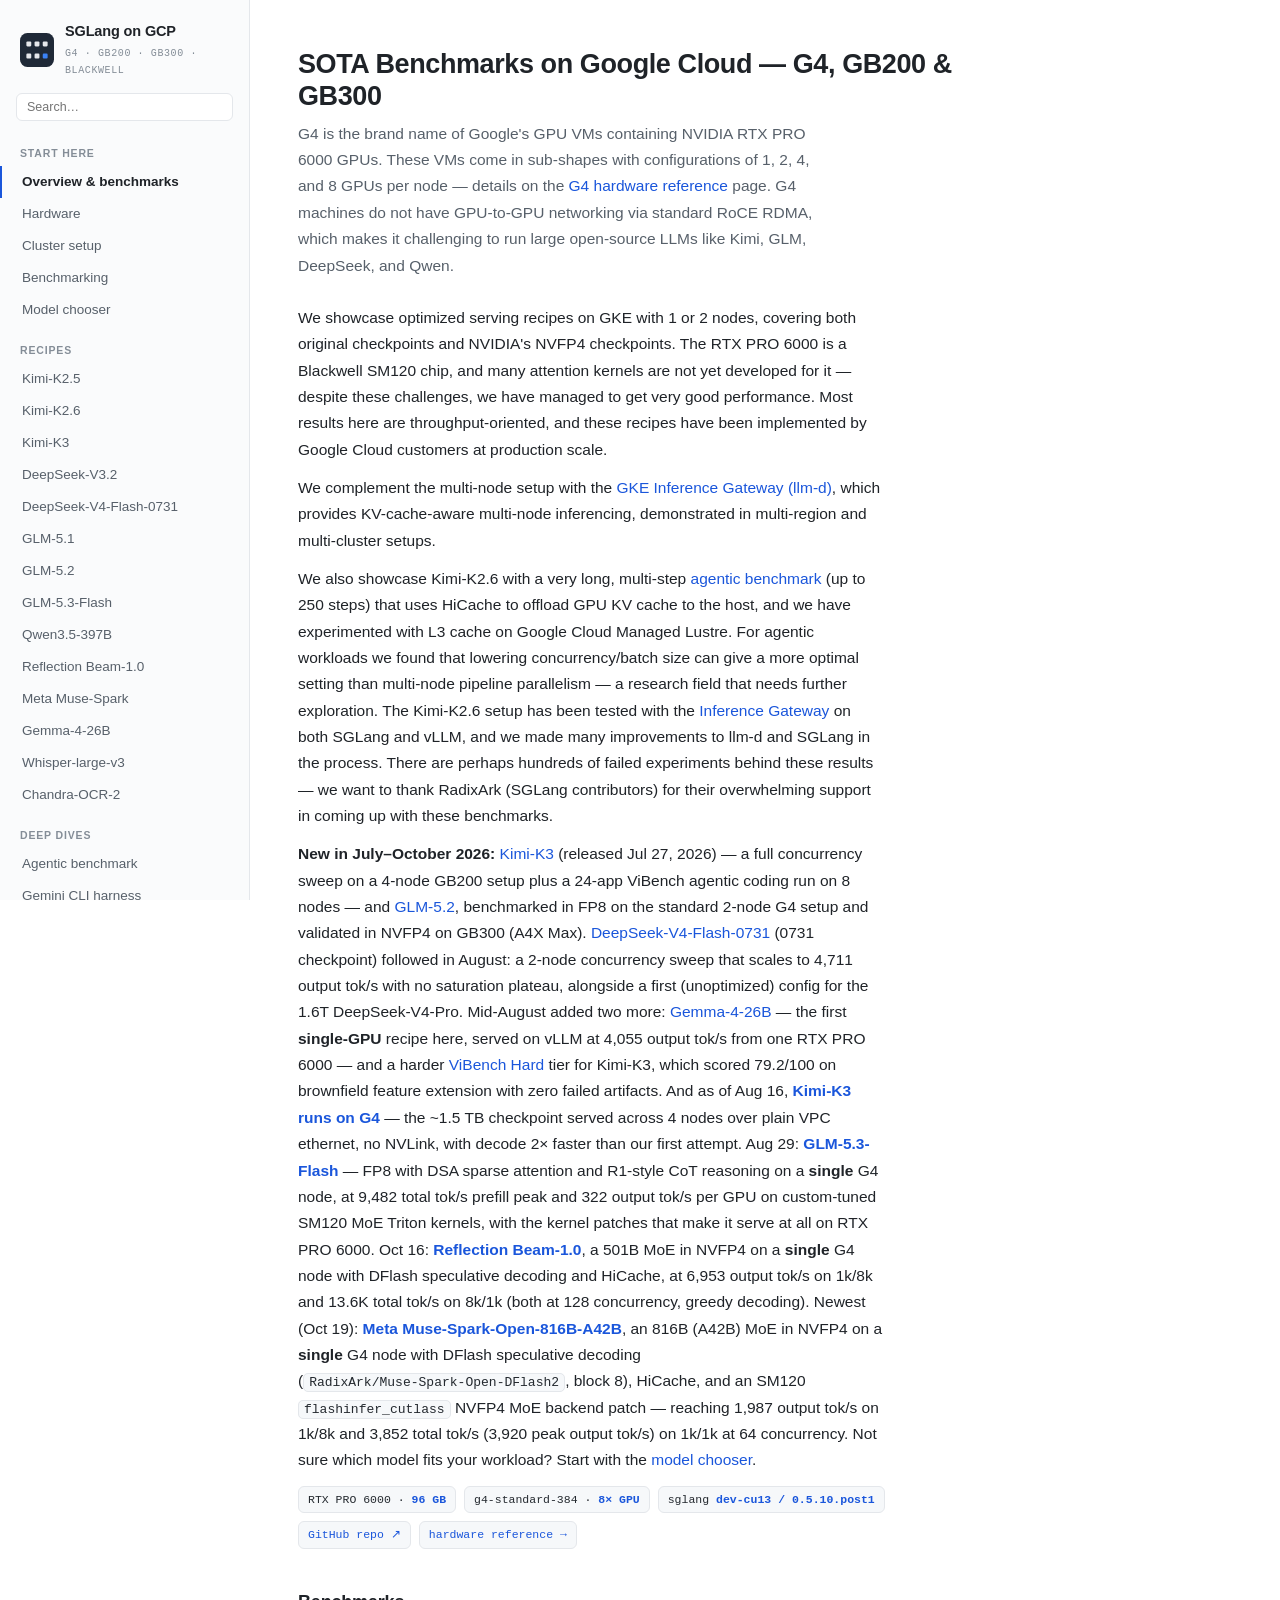
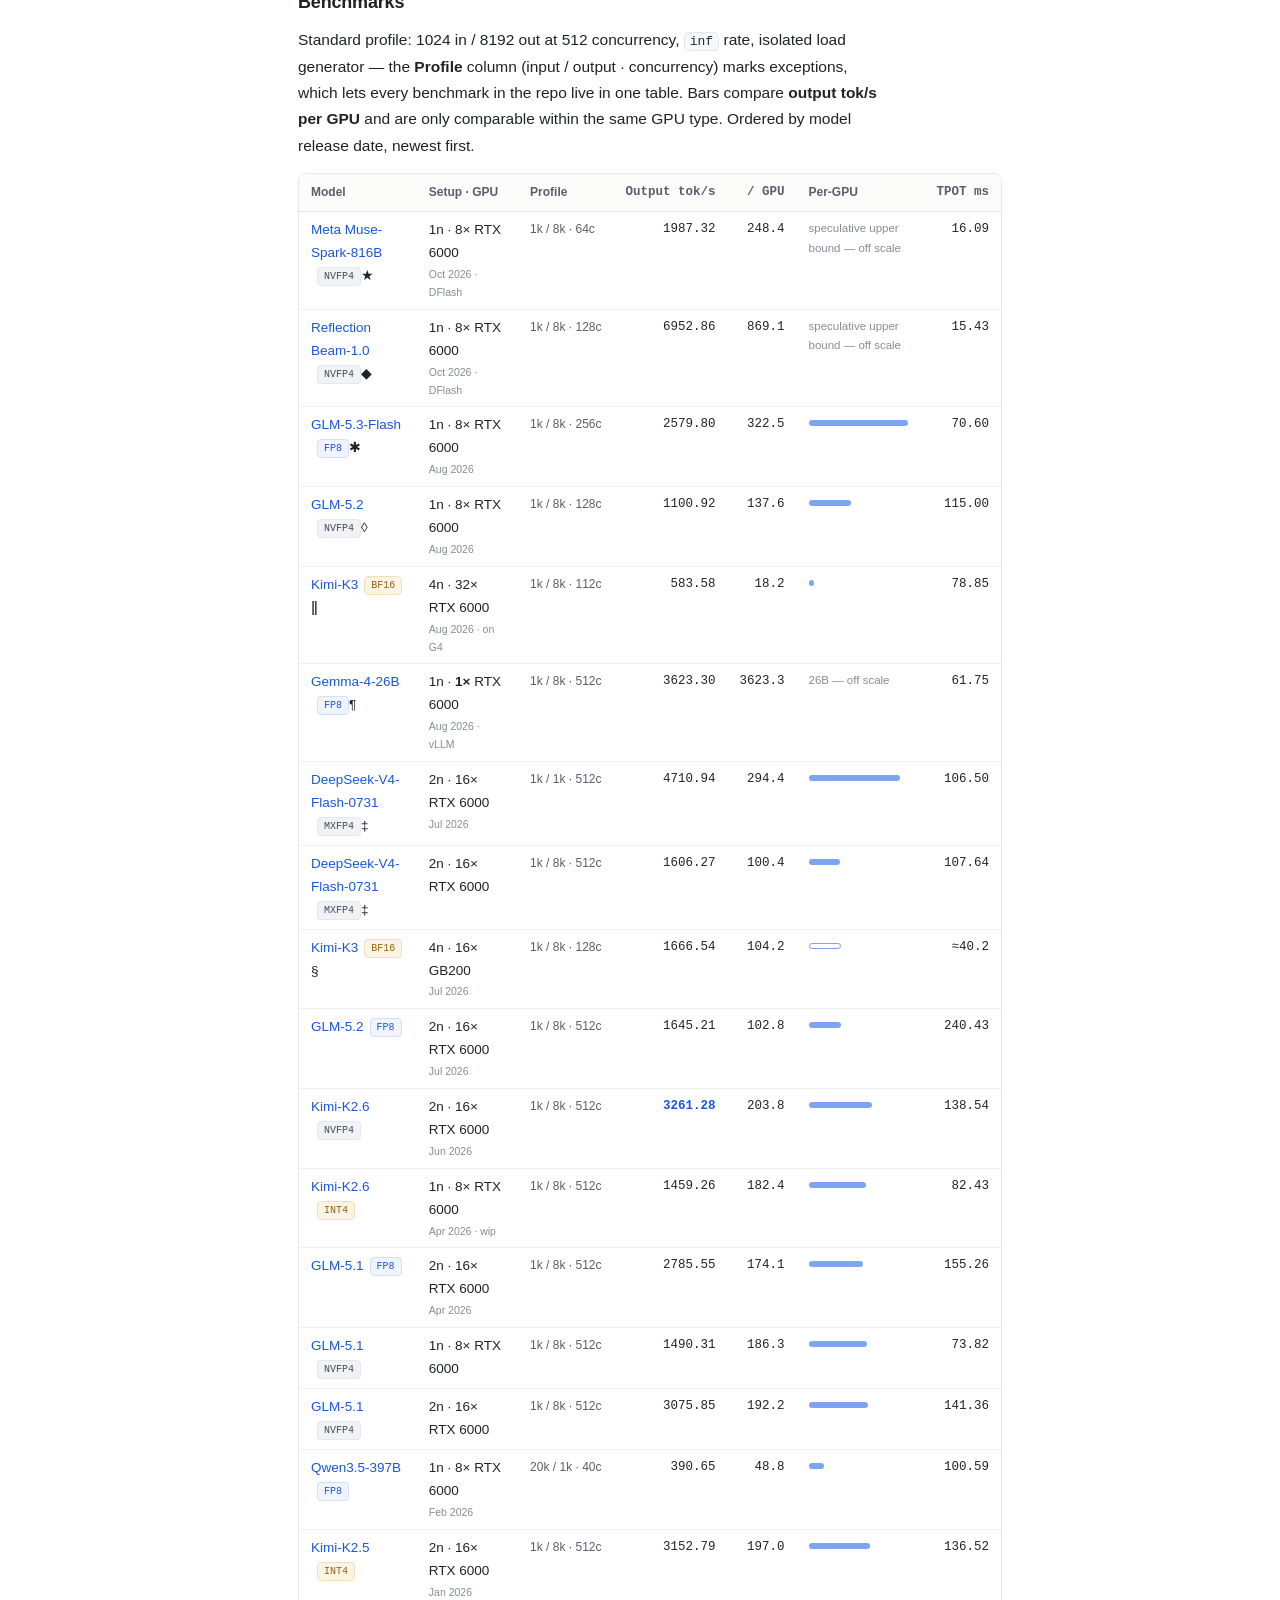
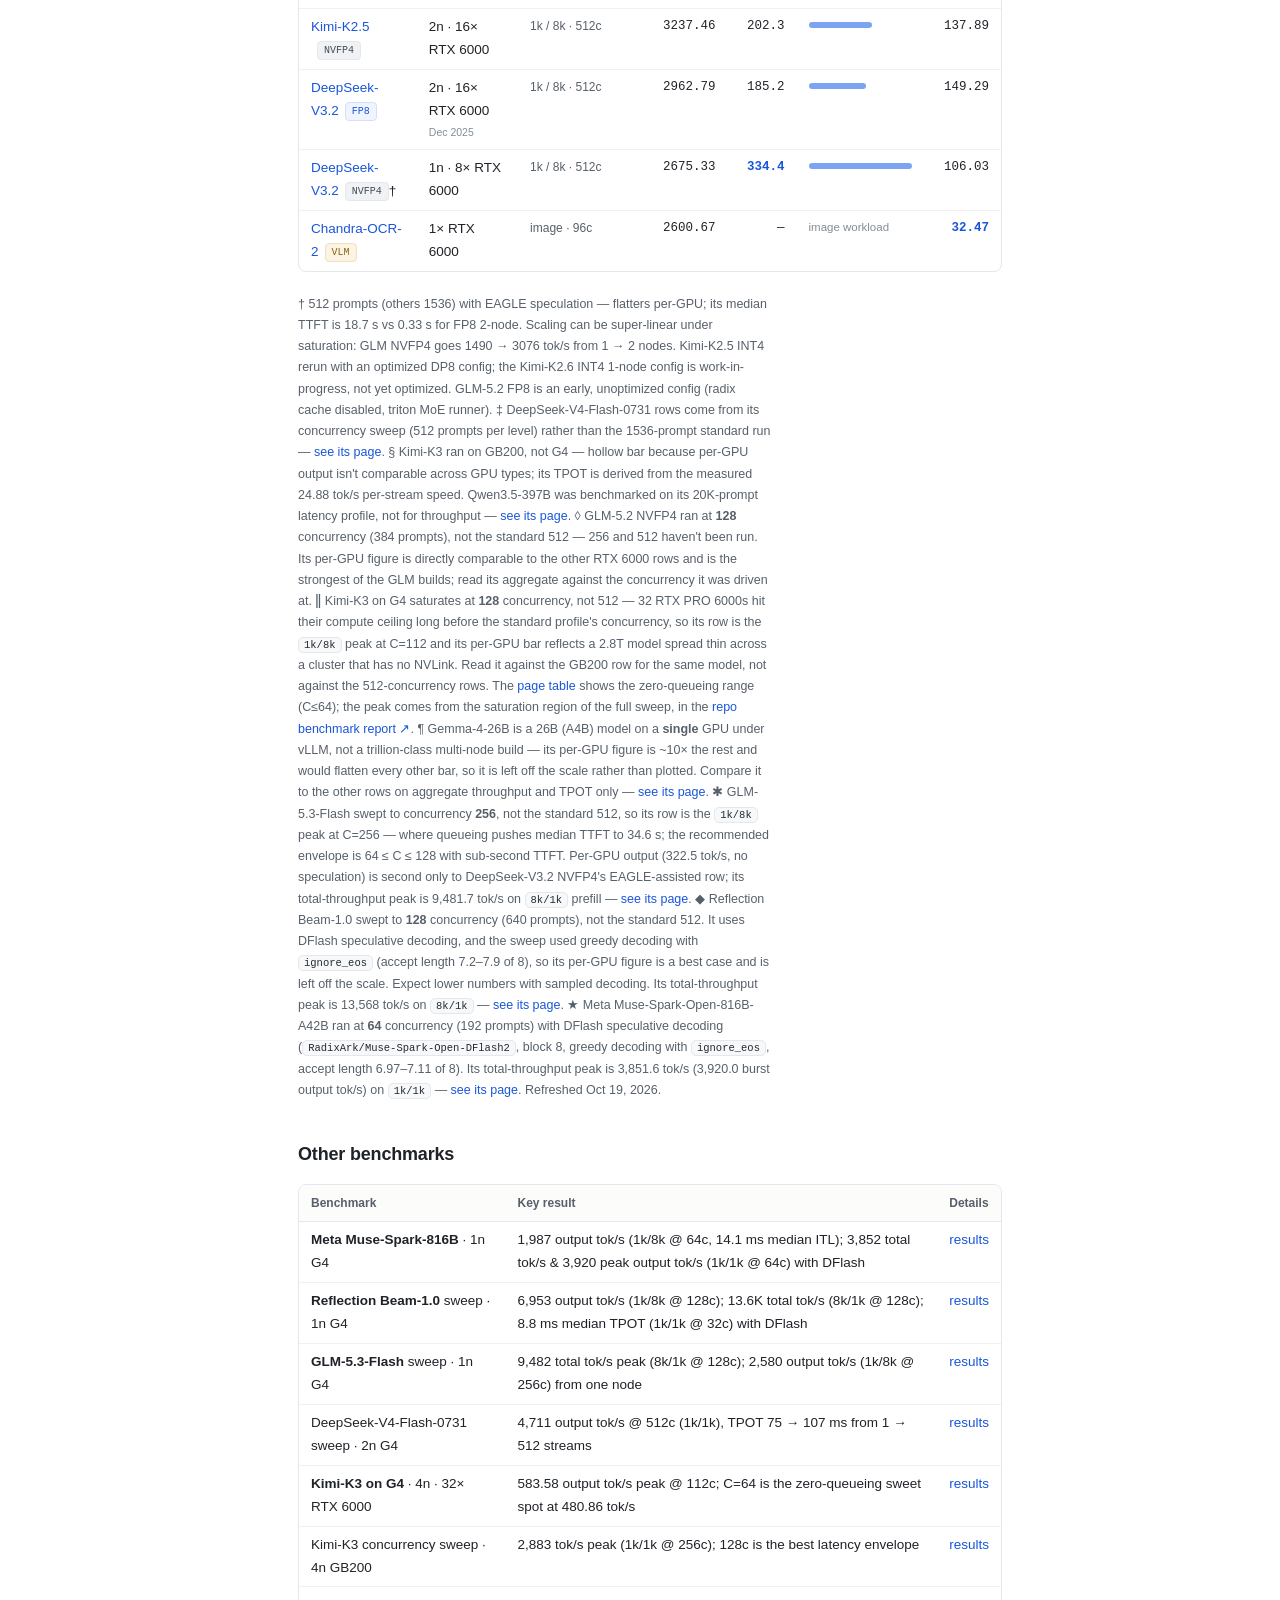
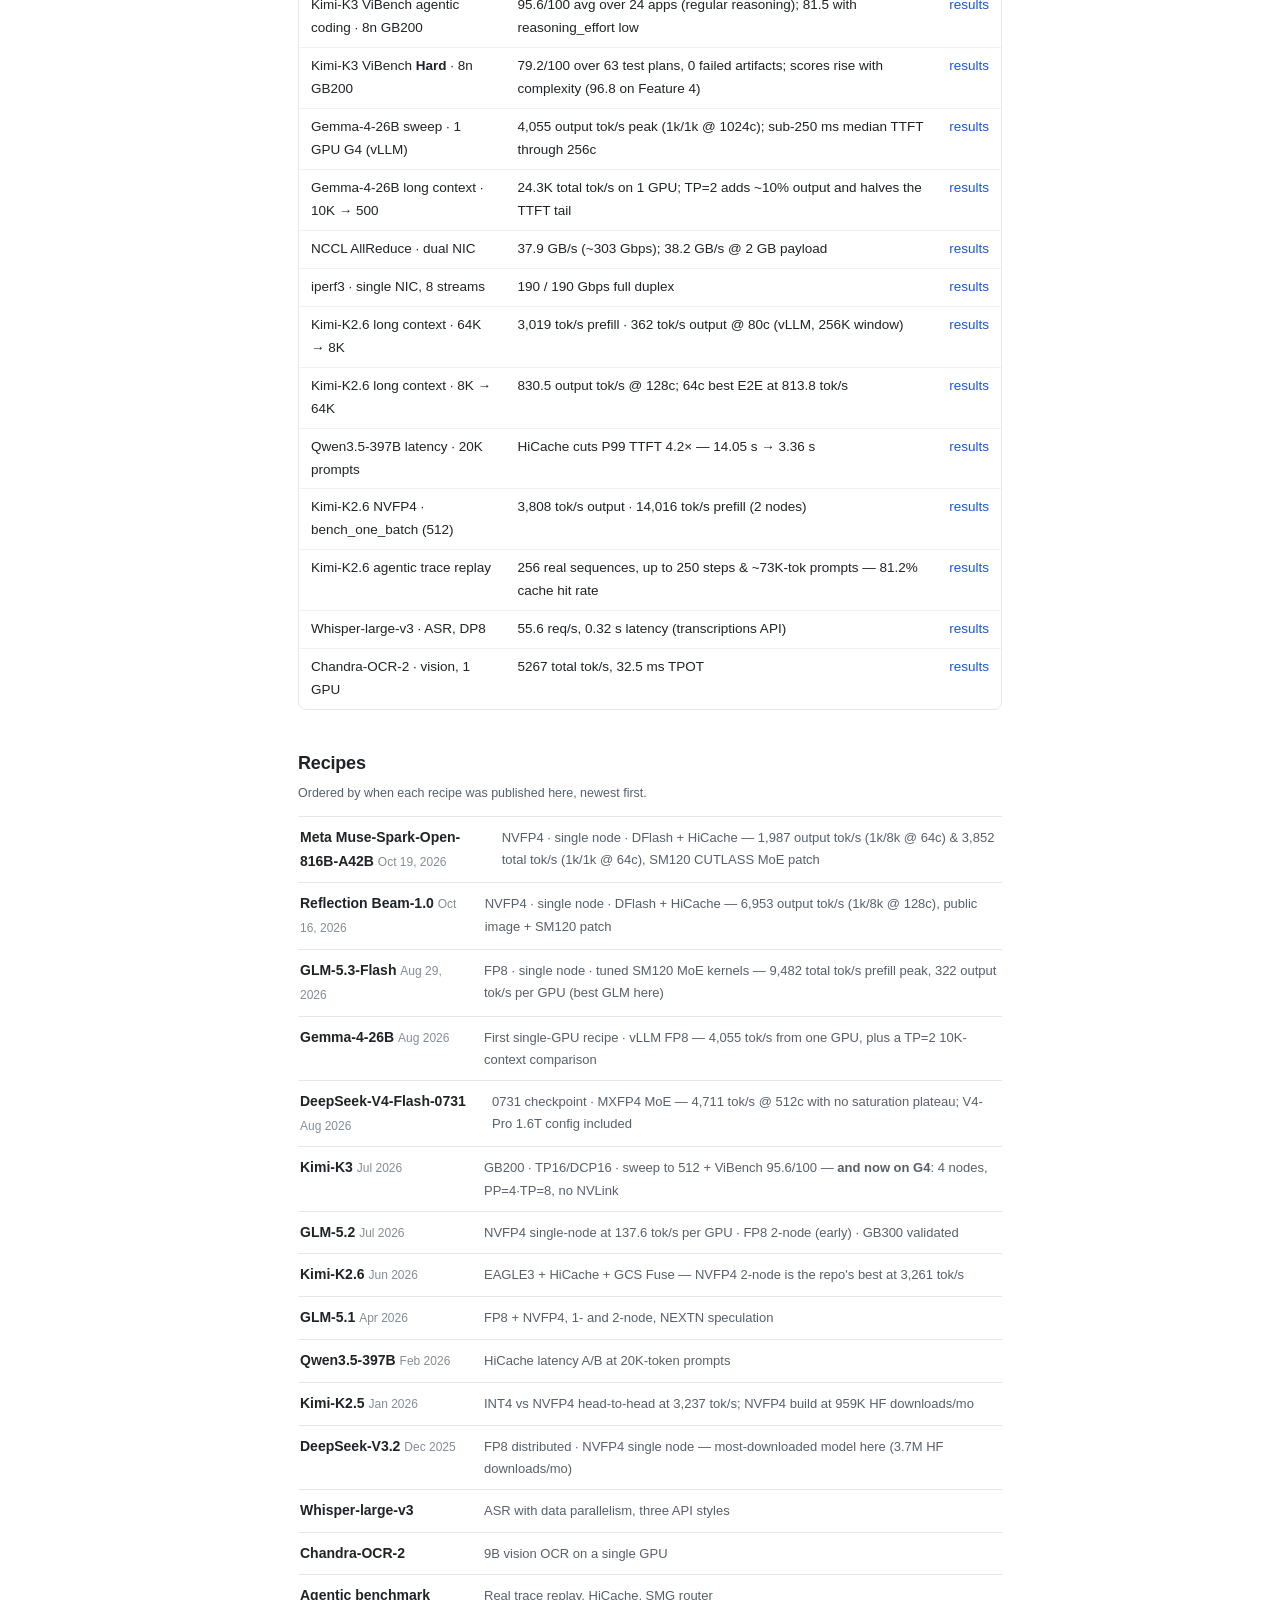
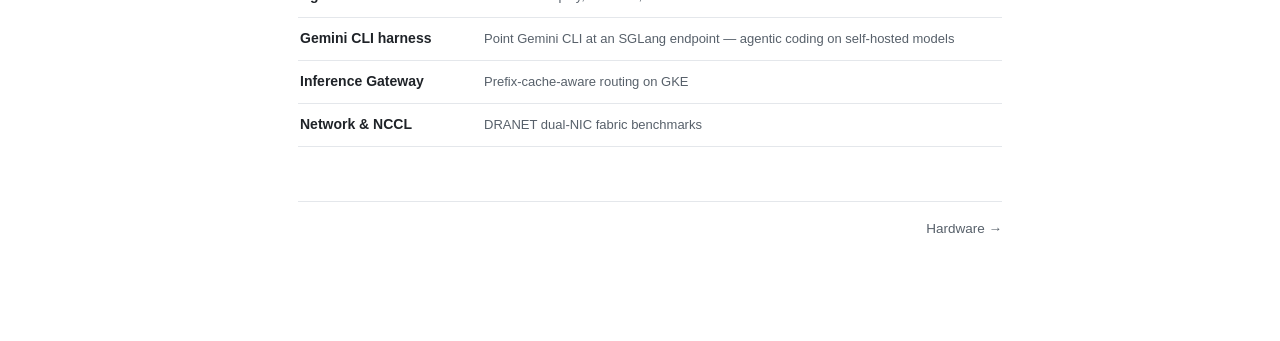
==== commit 1989bcad: "Added Meat Muse G4 configuration update Docs" ====
--- a/docs/index.html
+++ b/docs/index.html
@@ -4,25 +4,25 @@
 <meta charset="UTF-8">
 <meta name="viewport" content="width=device-width, initial-scale=1.0">
 <title>SOTA Benchmarks on Google Cloud — G4 (RTX PRO 6000), GB200 & GB300 Recipes</title>
-<meta name="description" content="Measured SGLang and vLLM recipes for serving trillion-parameter open models (Kimi-K2.6, Kimi-K3, DeepSeek-V3.2, DeepSeek-V4-Flash-0731, GLM-5.1/5.2/5.3-Flash, Qwen3.5, Reflection Beam-1.0) on Google Cloud G4 with NVIDIA RTX PRO 6000 GPUs — benchmarks, multi-node configs, KV-cache strategies, and the GKE Inference Gateway (llm-d).">
+<meta name="description" content="Measured SGLang and vLLM recipes for serving trillion-parameter open models (Kimi-K2.6, Kimi-K3, DeepSeek-V3.2, DeepSeek-V4-Flash-0731, GLM-5.1/5.2/5.3-Flash, Qwen3.5, Reflection Beam-1.0, Meta Muse-Spark-816B) on Google Cloud G4 with NVIDIA RTX PRO 6000 GPUs — benchmarks, multi-node configs, KV-cache strategies, and the GKE Inference Gateway (llm-d).">
 <link rel="canonical" href="https://shivajid.github.io/sglang-rtx-pro-6000/">
 <meta property="og:type" content="article">
 <meta property="og:site_name" content="SOTA Benchmarks on Google Cloud GPUs">
 <meta property="og:title" content="SOTA Benchmarks on Google Cloud — G4 (RTX PRO 6000), GB200 & GB300 Recipes">
-<meta property="og:description" content="Measured SGLang/vLLM recipes for trillion-parameter open models on RTX PRO 6000 GPUs without NVLink: 3,261 tok/s Kimi-K2.6, 81% prefix-cache hit rate on real agentic traces, prefix-cache-aware routing with the GKE Inference Gateway — plus new Kimi-K3 (GB200), GLM-5.2, GLM-5.3-Flash and Reflection Beam-1.0 results.">
+<meta property="og:description" content="Measured SGLang/vLLM recipes for trillion-parameter open models on RTX PRO 6000 GPUs without NVLink: 3,261 tok/s Kimi-K2.6, 81% prefix-cache hit rate on real agentic traces, prefix-cache-aware routing with the GKE Inference Gateway — plus Kimi-K3 (GB200 & G4), GLM-5.2, GLM-5.3-Flash, Reflection Beam-1.0, and Meta Muse-Spark-816B results.">
 <meta property="og:url" content="https://shivajid.github.io/sglang-rtx-pro-6000/">
 <meta name="twitter:card" content="summary">
 <meta name="twitter:title" content="SOTA Benchmarks on Google Cloud — G4 (RTX PRO 6000), GB200 & GB300 Recipes">
-<meta name="twitter:description" content="Measured SGLang/vLLM serving recipes for Kimi-K2.6, Kimi-K3, DeepSeek-V3.2, GLM-5.1/5.2/5.3-Flash and more on GCP G4 (RTX PRO 6000), incl. the GKE Inference Gateway.">
+<meta name="twitter:description" content="Measured SGLang/vLLM serving recipes for Kimi-K2.6, Kimi-K3, DeepSeek-V3.2, GLM-5.1/5.2/5.3-Flash, Reflection Beam-1.0, Meta Muse-Spark-816B and more on GCP G4 (RTX PRO 6000), incl. the GKE Inference Gateway.">
 <script type="application/ld+json">
 {
   "@context": "https://schema.org",
   "@type": "TechArticle",
   "headline": "SOTA Open-Model Serving Benchmarks on Google Cloud — G4 (RTX PRO 6000), GB200 and GB300",
-  "description": "Production-validated SGLang and vLLM serving recipes and benchmarks for trillion-parameter-class open models (Kimi-K2.5/K2.6/K3, DeepSeek-V3.2, DeepSeek-V4-Flash-0731, GLM-5.1/5.2/5.3-Flash, Qwen3.5-397B, Reflection Beam-1.0, Whisper, Chandra-OCR) on Google Cloud G4 instances with NVIDIA RTX PRO 6000 Blackwell GPUs — plus Kimi-K3 on GB200 and GLM-5.2 on GB300 — covering NVFP4/FP8/INT4 quantization, multi-node TP/PP parallelism over TCP, HiCache KV offload, agentic trace-replay and ViBench agentic coding benchmarks, and prefix-cache-aware routing with the GKE Inference Gateway (llm-d).",
+  "description": "Production-validated SGLang and vLLM serving recipes and benchmarks for trillion-parameter-class open models (Kimi-K2.5/K2.6/K3, DeepSeek-V3.2, DeepSeek-V4-Flash-0731, GLM-5.1/5.2/5.3-Flash, Qwen3.5-397B, Reflection Beam-1.0, Meta Muse-Spark-Open-816B-A42B, Whisper, Chandra-OCR) on Google Cloud G4 instances with NVIDIA RTX PRO 6000 Blackwell GPUs — plus Kimi-K3 on GB200 and GLM-5.2 on GB300 — covering NVFP4/FP8/INT4 quantization, multi-node TP/PP parallelism over TCP, HiCache KV offload, agentic trace-replay and ViBench agentic coding benchmarks, and prefix-cache-aware routing with the GKE Inference Gateway (llm-d).",
   "author": {"@type": "Person", "name": "Shivaji Dutta", "url": "https://github.com/shivajid"},
   "url": "https://shivajid.github.io/sglang-rtx-pro-6000/",
-  "dateModified": "2026-10-16",
+  "dateModified": "2026-10-19",
   "isAccessibleForFree": true,
   "about": ["LLM inference", "SGLang", "vLLM", "GKE Inference Gateway", "llm-d", "NVIDIA RTX PRO 6000", "Google Cloud G4", "NVFP4 quantization", "KV cache"],
   "isBasedOn": "https://github.com/shivajid/sglang-rtx-pro-6000"
@@ -315,6 +315,7 @@
     <a href="#glm53f" data-page="glm53f">GLM-5.3-Flash</a>
     <a href="#qwen" data-page="qwen">Qwen3.5-397B</a>
     <a href="#beam" data-page="beam">Reflection Beam-1.0</a>
+    <a href="#musespark" data-page="musespark">Meta Muse-Spark</a>
     <a href="#gemma4" data-page="gemma4">Gemma-4-26B</a>
     <a href="#whisper" data-page="whisper">Whisper-large-v3</a>
     <a href="#ocr" data-page="ocr">Chandra-OCR-2</a>
@@ -339,7 +340,7 @@
   <p>We showcase optimized serving recipes on GKE with 1 or 2 nodes, covering both original checkpoints and NVIDIA's NVFP4 checkpoints. The RTX PRO 6000 is a Blackwell SM120 chip, and many attention kernels are not yet developed for it — despite these challenges, we have managed to get very good performance. Most results here are throughput-oriented, and these recipes have been implemented by Google Cloud customers at production scale.</p>
   <p>We complement the multi-node setup with the <a href="#gateway">GKE Inference Gateway (llm-d)</a>, which provides KV-cache-aware multi-node inferencing, demonstrated in multi-region and multi-cluster setups.</p>
   <p>We also showcase Kimi-K2.6 with a very long, multi-step <a href="#agentic">agentic benchmark</a> (up to 250 steps) that uses HiCache to offload GPU KV cache to the host, and we have experimented with L3 cache on Google Cloud Managed Lustre. For agentic workloads we found that lowering concurrency/batch size can give a more optimal setting than multi-node pipeline parallelism — a research field that needs further exploration. The Kimi-K2.6 setup has been tested with the <a href="#gateway">Inference Gateway</a> on both SGLang and vLLM, and we made many improvements to llm-d and SGLang in the process. There are perhaps hundreds of failed experiments behind these results — we want to thank RadixArk (SGLang contributors) for their overwhelming support in coming up with these benchmarks.</p>
-  <p><b>New in July–August 2026:</b> <a href="#kimik3">Kimi-K3</a> (released Jul 27, 2026) — a full concurrency sweep on a 4-node GB200 setup plus a 24-app ViBench agentic coding run on 8 nodes — and <a href="#glm52">GLM-5.2</a>, benchmarked in FP8 on the standard 2-node G4 setup and validated in NVFP4 on GB300 (A4X Max). <a href="#dsv4flash">DeepSeek-V4-Flash-0731</a> (0731 checkpoint) followed in August: a 2-node concurrency sweep that scales to 4,711 output tok/s with no saturation plateau, alongside a first (unoptimized) config for the 1.6T DeepSeek-V4-Pro. Mid-August added two more: <a href="#gemma4">Gemma-4-26B</a> — the first <b>single-GPU</b> recipe here, served on vLLM at 4,055 output tok/s from one RTX PRO 6000 — and a harder <a href="#k3-vibench-hard">ViBench Hard</a> tier for Kimi-K3, which scored 79.2/100 on brownfield feature extension with zero failed artifacts. And as of Aug 16, <a href="#k3-g4"><b>Kimi-K3 runs on G4</b></a> — the ~1.5 TB checkpoint served across 4 nodes over plain VPC ethernet, no NVLink, with decode 2× faster than our first attempt. Newest (Aug 29): <a href="#glm53f"><b>GLM-5.3-Flash</b></a> — FP8 with DSA sparse attention and R1-style CoT reasoning on a <b>single</b> G4 node, at 9,482 total tok/s prefill peak and 322 output tok/s per GPU on custom-tuned SM120 MoE Triton kernels, with the kernel patches that make it serve at all on RTX PRO 6000. Newest (Oct 16): <a href="#beam"><b>Reflection Beam-1.0</b></a>, a 501B MoE in NVFP4 on a <b>single</b> G4 node with DFlash speculative decoding and HiCache, at 6,953 output tok/s on 1k/8k and 13.6K total tok/s on 8k/1k (both at 128 concurrency, greedy decoding). It runs on the public SGLang image plus a one-line SM120 patch. Not sure which model fits your workload? Start with the <a href="#chooser">model chooser</a>.</p>
+  <p><b>New in July–October 2026:</b> <a href="#kimik3">Kimi-K3</a> (released Jul 27, 2026) — a full concurrency sweep on a 4-node GB200 setup plus a 24-app ViBench agentic coding run on 8 nodes — and <a href="#glm52">GLM-5.2</a>, benchmarked in FP8 on the standard 2-node G4 setup and validated in NVFP4 on GB300 (A4X Max). <a href="#dsv4flash">DeepSeek-V4-Flash-0731</a> (0731 checkpoint) followed in August: a 2-node concurrency sweep that scales to 4,711 output tok/s with no saturation plateau, alongside a first (unoptimized) config for the 1.6T DeepSeek-V4-Pro. Mid-August added two more: <a href="#gemma4">Gemma-4-26B</a> — the first <b>single-GPU</b> recipe here, served on vLLM at 4,055 output tok/s from one RTX PRO 6000 — and a harder <a href="#k3-vibench-hard">ViBench Hard</a> tier for Kimi-K3, which scored 79.2/100 on brownfield feature extension with zero failed artifacts. And as of Aug 16, <a href="#k3-g4"><b>Kimi-K3 runs on G4</b></a> — the ~1.5 TB checkpoint served across 4 nodes over plain VPC ethernet, no NVLink, with decode 2× faster than our first attempt. Aug 29: <a href="#glm53f"><b>GLM-5.3-Flash</b></a> — FP8 with DSA sparse attention and R1-style CoT reasoning on a <b>single</b> G4 node, at 9,482 total tok/s prefill peak and 322 output tok/s per GPU on custom-tuned SM120 MoE Triton kernels, with the kernel patches that make it serve at all on RTX PRO 6000. Oct 16: <a href="#beam"><b>Reflection Beam-1.0</b></a>, a 501B MoE in NVFP4 on a <b>single</b> G4 node with DFlash speculative decoding and HiCache, at 6,953 output tok/s on 1k/8k and 13.6K total tok/s on 8k/1k (both at 128 concurrency, greedy decoding). Newest (Oct 19): <a href="#musespark"><b>Meta Muse-Spark-Open-816B-A42B</b></a>, an 816B (A42B) MoE in NVFP4 on a <b>single</b> G4 node with DFlash speculative decoding (<code class="inline">RadixArk/Muse-Spark-Open-DFlash2</code>, block 8), HiCache, and an SM120 <code class="inline">flashinfer_cutlass</code> NVFP4 MoE backend patch — reaching 1,987 output tok/s on 1k/8k and 3,852 total tok/s (3,920 peak output tok/s) on 1k/1k at 64 concurrency. Not sure which model fits your workload? Start with the <a href="#chooser">model chooser</a>.</p>
   <div class="meta">
     <span class="chip">RTX PRO 6000 · <b>96 GB</b></span>
     <span class="chip">g4-standard-384 · <b>8× GPU</b></span>
@@ -353,6 +354,7 @@
   <div class="tblwrap"><table>
     <thead><tr><th>Model</th><th>Setup · GPU</th><th style="white-space:nowrap">Profile</th><th class="num">Output tok/s</th><th class="num">/ GPU</th><th style="min-width:110px">Per-GPU</th><th class="num">TPOT ms</th></tr></thead>
     <tbody>
+      <tr><td><a href="#musespark">Meta Muse-Spark-816B</a><span class="q">NVFP4</span>★</td><td>1n · 8× RTX 6000<div class="rd">Oct 2026 · DFlash</div></td><td style="white-space:nowrap;font-size:12px;color:var(--soft)">1k / 8k · 64c</td><td class="num">1987.32</td><td class="num">248.4</td><td style="color:var(--faint);font-size:11.5px">speculative upper bound — off scale</td><td class="num">16.09</td></tr>
       <tr><td><a href="#beam">Reflection Beam-1.0</a><span class="q">NVFP4</span>◆</td><td>1n · 8× RTX 6000<div class="rd">Oct 2026 · DFlash</div></td><td style="white-space:nowrap;font-size:12px;color:var(--soft)">1k / 8k · 128c</td><td class="num">6952.86</td><td class="num">869.1</td><td style="color:var(--faint);font-size:11.5px">speculative upper bound — off scale</td><td class="num">15.43</td></tr>
       <tr><td><a href="#glm53f">GLM-5.3-Flash</a><span class="q b">FP8</span>✱</td><td>1n · 8× RTX 6000<div class="rd">Aug 2026</div></td><td style="white-space:nowrap;font-size:12px;color:var(--soft)">1k / 8k · 256c</td><td class="num">2579.80</td><td class="num">322.5</td><td><div class="bar" style="width:96%"></div></td><td class="num">70.60</td></tr>
       <tr><td><a href="#glm52-nvfp4">GLM-5.2</a><span class="q">NVFP4</span>◊</td><td>1n · 8× RTX 6000<div class="rd">Aug 2026</div></td><td style="white-space:nowrap;font-size:12px;color:var(--soft)">1k / 8k · 128c</td><td class="num">1100.92</td><td class="num">137.6</td><td><div class="bar" style="width:41%"></div></td><td class="num">115.00</td></tr>
@@ -375,12 +377,13 @@
       <tr><td><a href="#ocr">Chandra-OCR-2</a><span class="q a">VLM</span></td><td>1× RTX 6000</td><td style="white-space:nowrap;font-size:12px;color:var(--soft)">image · 96c</td><td class="num">2600.67</td><td class="num">—</td><td style="color:var(--faint);font-size:11.5px">image workload</td><td class="num"><span class="best">32.47</span></td></tr>
     </tbody>
   </table></div>
-  <p style="font-size:12.5px;color:var(--soft)">† 512 prompts (others 1536) with EAGLE speculation — flatters per-GPU; its median TTFT is 18.7 s vs 0.33 s for FP8 2-node. Scaling can be super-linear under saturation: GLM NVFP4 goes 1490 → 3076 tok/s from 1 → 2 nodes. Kimi-K2.5 INT4 rerun with an optimized DP8 config; the Kimi-K2.6 INT4 1-node config is work-in-progress, not yet optimized. GLM-5.2 FP8 is an early, unoptimized config (radix cache disabled, triton MoE runner). ‡ DeepSeek-V4-Flash-0731 rows come from its concurrency sweep (512 prompts per level) rather than the 1536-prompt standard run — <a href="#dsv4-results">see its page</a>. § Kimi-K3 ran on GB200, not G4 — hollow bar because per-GPU output isn't comparable across GPU types; its TPOT is derived from the measured 24.88 tok/s per-stream speed. Qwen3.5-397B was benchmarked on its 20K-prompt latency profile, not for throughput — <a href="#qw-results">see its page</a>. ◊ GLM-5.2 NVFP4 ran at <b>128</b> concurrency (384 prompts), not the standard 512 — 256 and 512 haven't been run. Its per-GPU figure is directly comparable to the other RTX 6000 rows and is the strongest of the GLM builds; read its aggregate against the concurrency it was driven at. ǁ Kimi-K3 on G4 saturates at <b>128</b> concurrency, not 512 — 32 RTX PRO 6000s hit their compute ceiling long before the standard profile's concurrency, so its row is the <code class="inline">1k/8k</code> peak at C=112 and its per-GPU bar reflects a 2.8T model spread thin across a cluster that has no NVLink. Read it against the GB200 row for the same model, not against the 512-concurrency rows. The <a href="#k3-g4-sweep">page table</a> shows the zero-queueing range (C≤64); the peak comes from the saturation region of the full sweep, in the <a href="https://github.com/shivajid/sglang-rtx-pro-6000/blob/main/models/kimik3/g4/BENCHMARK_REPORT.md" target="_blank" rel="noopener">repo benchmark report ↗</a>. ¶ Gemma-4-26B is a 26B (A4B) model on a <b>single</b> GPU under vLLM, not a trillion-class multi-node build — its per-GPU figure is ~10× the rest and would flatten every other bar, so it is left off the scale rather than plotted. Compare it to the other rows on aggregate throughput and TPOT only — <a href="#gemma4">see its page</a>. ✱ GLM-5.3-Flash swept to concurrency <b>256</b>, not the standard 512, so its row is the <code class="inline">1k/8k</code> peak at C=256 — where queueing pushes median TTFT to 34.6 s; the recommended envelope is 64 ≤ C ≤ 128 with sub-second TTFT. Per-GPU output (322.5 tok/s, no speculation) is second only to DeepSeek-V3.2 NVFP4's EAGLE-assisted row; its total-throughput peak is 9,481.7 tok/s on <code class="inline">8k/1k</code> prefill — <a href="#glm53f">see its page</a>. ◆ Reflection Beam-1.0 swept to <b>128</b> concurrency (640 prompts), not the standard 512. It uses DFlash speculative decoding, and the sweep used greedy decoding with <code class="inline">ignore_eos</code> (accept length 7.2–7.9 of 8), so its per-GPU figure is a best case and is left off the scale. Expect lower numbers with sampled decoding. Its total-throughput peak is 13,568 tok/s on <code class="inline">8k/1k</code> — <a href="#beam">see its page</a>. Refreshed Oct 16, 2026.</p>
+  <p style="font-size:12.5px;color:var(--soft)">† 512 prompts (others 1536) with EAGLE speculation — flatters per-GPU; its median TTFT is 18.7 s vs 0.33 s for FP8 2-node. Scaling can be super-linear under saturation: GLM NVFP4 goes 1490 → 3076 tok/s from 1 → 2 nodes. Kimi-K2.5 INT4 rerun with an optimized DP8 config; the Kimi-K2.6 INT4 1-node config is work-in-progress, not yet optimized. GLM-5.2 FP8 is an early, unoptimized config (radix cache disabled, triton MoE runner). ‡ DeepSeek-V4-Flash-0731 rows come from its concurrency sweep (512 prompts per level) rather than the 1536-prompt standard run — <a href="#dsv4-results">see its page</a>. § Kimi-K3 ran on GB200, not G4 — hollow bar because per-GPU output isn't comparable across GPU types; its TPOT is derived from the measured 24.88 tok/s per-stream speed. Qwen3.5-397B was benchmarked on its 20K-prompt latency profile, not for throughput — <a href="#qw-results">see its page</a>. ◊ GLM-5.2 NVFP4 ran at <b>128</b> concurrency (384 prompts), not the standard 512 — 256 and 512 haven't been run. Its per-GPU figure is directly comparable to the other RTX 6000 rows and is the strongest of the GLM builds; read its aggregate against the concurrency it was driven at. ǁ Kimi-K3 on G4 saturates at <b>128</b> concurrency, not 512 — 32 RTX PRO 6000s hit their compute ceiling long before the standard profile's concurrency, so its row is the <code class="inline">1k/8k</code> peak at C=112 and its per-GPU bar reflects a 2.8T model spread thin across a cluster that has no NVLink. Read it against the GB200 row for the same model, not against the 512-concurrency rows. The <a href="#k3-g4-sweep">page table</a> shows the zero-queueing range (C≤64); the peak comes from the saturation region of the full sweep, in the <a href="https://github.com/shivajid/sglang-rtx-pro-6000/blob/main/models/kimik3/g4/BENCHMARK_REPORT.md" target="_blank" rel="noopener">repo benchmark report ↗</a>. ¶ Gemma-4-26B is a 26B (A4B) model on a <b>single</b> GPU under vLLM, not a trillion-class multi-node build — its per-GPU figure is ~10× the rest and would flatten every other bar, so it is left off the scale rather than plotted. Compare it to the other rows on aggregate throughput and TPOT only — <a href="#gemma4">see its page</a>. ✱ GLM-5.3-Flash swept to concurrency <b>256</b>, not the standard 512, so its row is the <code class="inline">1k/8k</code> peak at C=256 — where queueing pushes median TTFT to 34.6 s; the recommended envelope is 64 ≤ C ≤ 128 with sub-second TTFT. Per-GPU output (322.5 tok/s, no speculation) is second only to DeepSeek-V3.2 NVFP4's EAGLE-assisted row; its total-throughput peak is 9,481.7 tok/s on <code class="inline">8k/1k</code> prefill — <a href="#glm53f">see its page</a>. ◆ Reflection Beam-1.0 swept to <b>128</b> concurrency (640 prompts), not the standard 512. It uses DFlash speculative decoding, and the sweep used greedy decoding with <code class="inline">ignore_eos</code> (accept length 7.2–7.9 of 8), so its per-GPU figure is a best case and is left off the scale. Expect lower numbers with sampled decoding. Its total-throughput peak is 13,568 tok/s on <code class="inline">8k/1k</code> — <a href="#beam">see its page</a>. ★ Meta Muse-Spark-Open-816B-A42B ran at <b>64</b> concurrency (192 prompts) with DFlash speculative decoding (<code class="inline">RadixArk/Muse-Spark-Open-DFlash2</code>, block 8, greedy decoding with <code class="inline">ignore_eos</code>, accept length 6.97–7.11 of 8). Its total-throughput peak is 3,851.6 tok/s (3,920.0 burst output tok/s) on <code class="inline">1k/1k</code> — <a href="#musespark">see its page</a>. Refreshed Oct 19, 2026.</p>
 
   <h3 id="ov-more">Other benchmarks</h3>
   <div class="tblwrap"><table>
     <thead><tr><th>Benchmark</th><th>Key result</th><th>Details</th></tr></thead>
     <tbody>
+      <tr><td><b>Meta Muse-Spark-816B</b> · 1n G4</td><td>1,987 output tok/s (1k/8k @ 64c, 14.1 ms median ITL); 3,852 total tok/s &amp; 3,920 peak output tok/s (1k/1k @ 64c) with DFlash</td><td><a href="#muse-results">results</a></td></tr>
       <tr><td><b>Reflection Beam-1.0</b> sweep · 1n G4</td><td>6,953 output tok/s (1k/8k @ 128c); 13.6K total tok/s (8k/1k @ 128c); 8.8 ms median TPOT (1k/1k @ 32c) with DFlash</td><td><a href="#beam-results">results</a></td></tr>
       <tr><td><b>GLM-5.3-Flash</b> sweep · 1n G4</td><td>9,482 total tok/s peak (8k/1k @ 128c); 2,580 output tok/s (1k/8k @ 256c) from one node</td><td><a href="#glm53f-results">results</a></td></tr>
       <tr><td>DeepSeek-V4-Flash-0731 sweep · 2n G4</td><td>4,711 output tok/s @ 512c (1k/1k), TPOT 75 → 107 ms from 1 → 512 streams</td><td><a href="#dsv4-results">results</a></td></tr>
@@ -405,6 +408,7 @@
   <h3 id="ov-jump">Recipes</h3>
   <p style="font-size:12.5px;color:var(--soft);margin-top:-6px">Ordered by when each recipe was published here, newest first.</p>
   <div class="idx">
+    <a href="#musespark"><span class="it">Meta Muse-Spark-Open-816B-A42B <span style="color:var(--faint);font-weight:400;font-size:12px">Oct 19, 2026</span></span><span class="id">NVFP4 · single node · DFlash + HiCache — 1,987 output tok/s (1k/8k @ 64c) &amp; 3,852 total tok/s (1k/1k @ 64c), SM120 CUTLASS MoE patch</span></a>
     <a href="#beam"><span class="it">Reflection Beam-1.0 <span style="color:var(--faint);font-weight:400;font-size:12px">Oct 16, 2026</span></span><span class="id">NVFP4 · single node · DFlash + HiCache — 6,953 output tok/s (1k/8k @ 128c), public image + SM120 patch</span></a>
     <a href="#glm53f"><span class="it">GLM-5.3-Flash <span style="color:var(--faint);font-weight:400;font-size:12px">Aug 29, 2026</span></span><span class="id">FP8 · single node · tuned SM120 MoE kernels — 9,482 total tok/s prefill peak, 322 output tok/s per GPU (best GLM here)</span></a>
     <a href="#gemma4"><span class="it">Gemma-4-26B <span style="color:var(--faint);font-weight:400;font-size:12px">Aug 2026</span></span><span class="id">First single-GPU recipe · vLLM FP8 — 4,055 tok/s from one GPU, plus a TP=2 10K-context comparison</span></a>
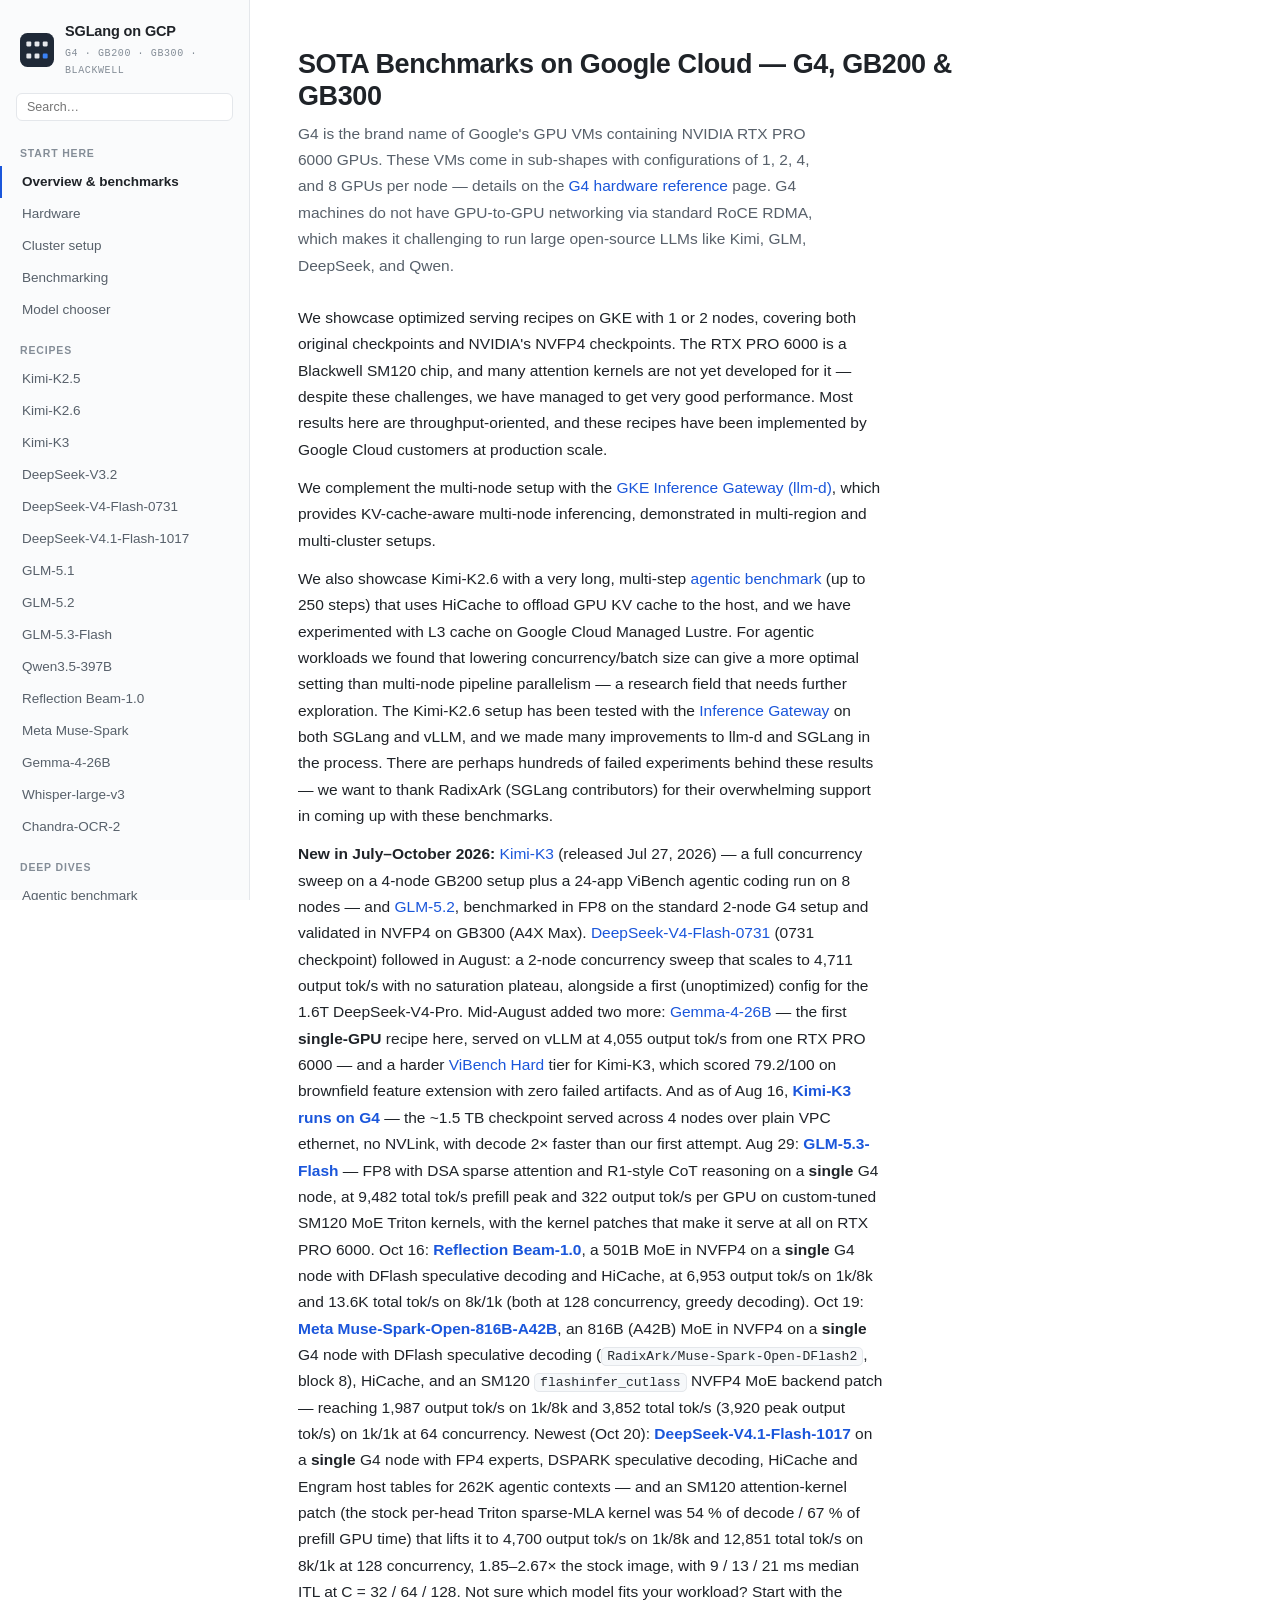
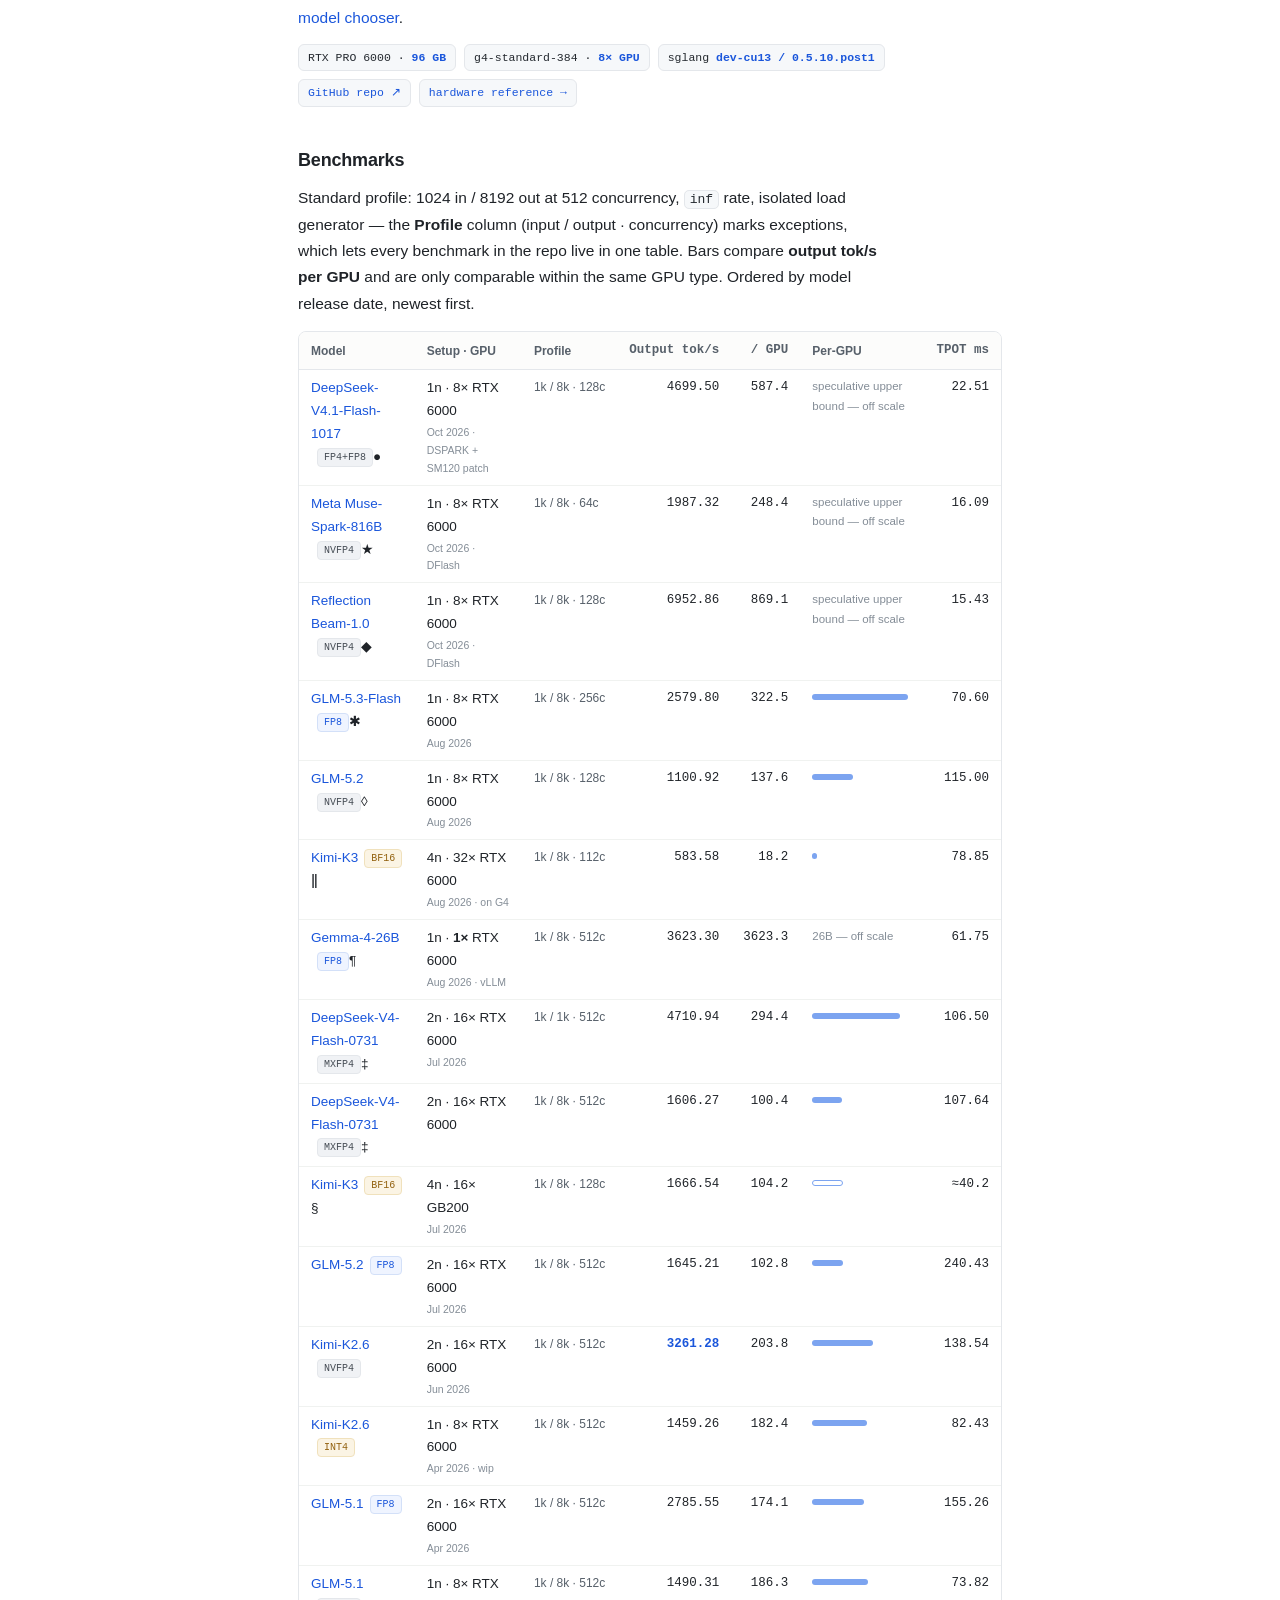
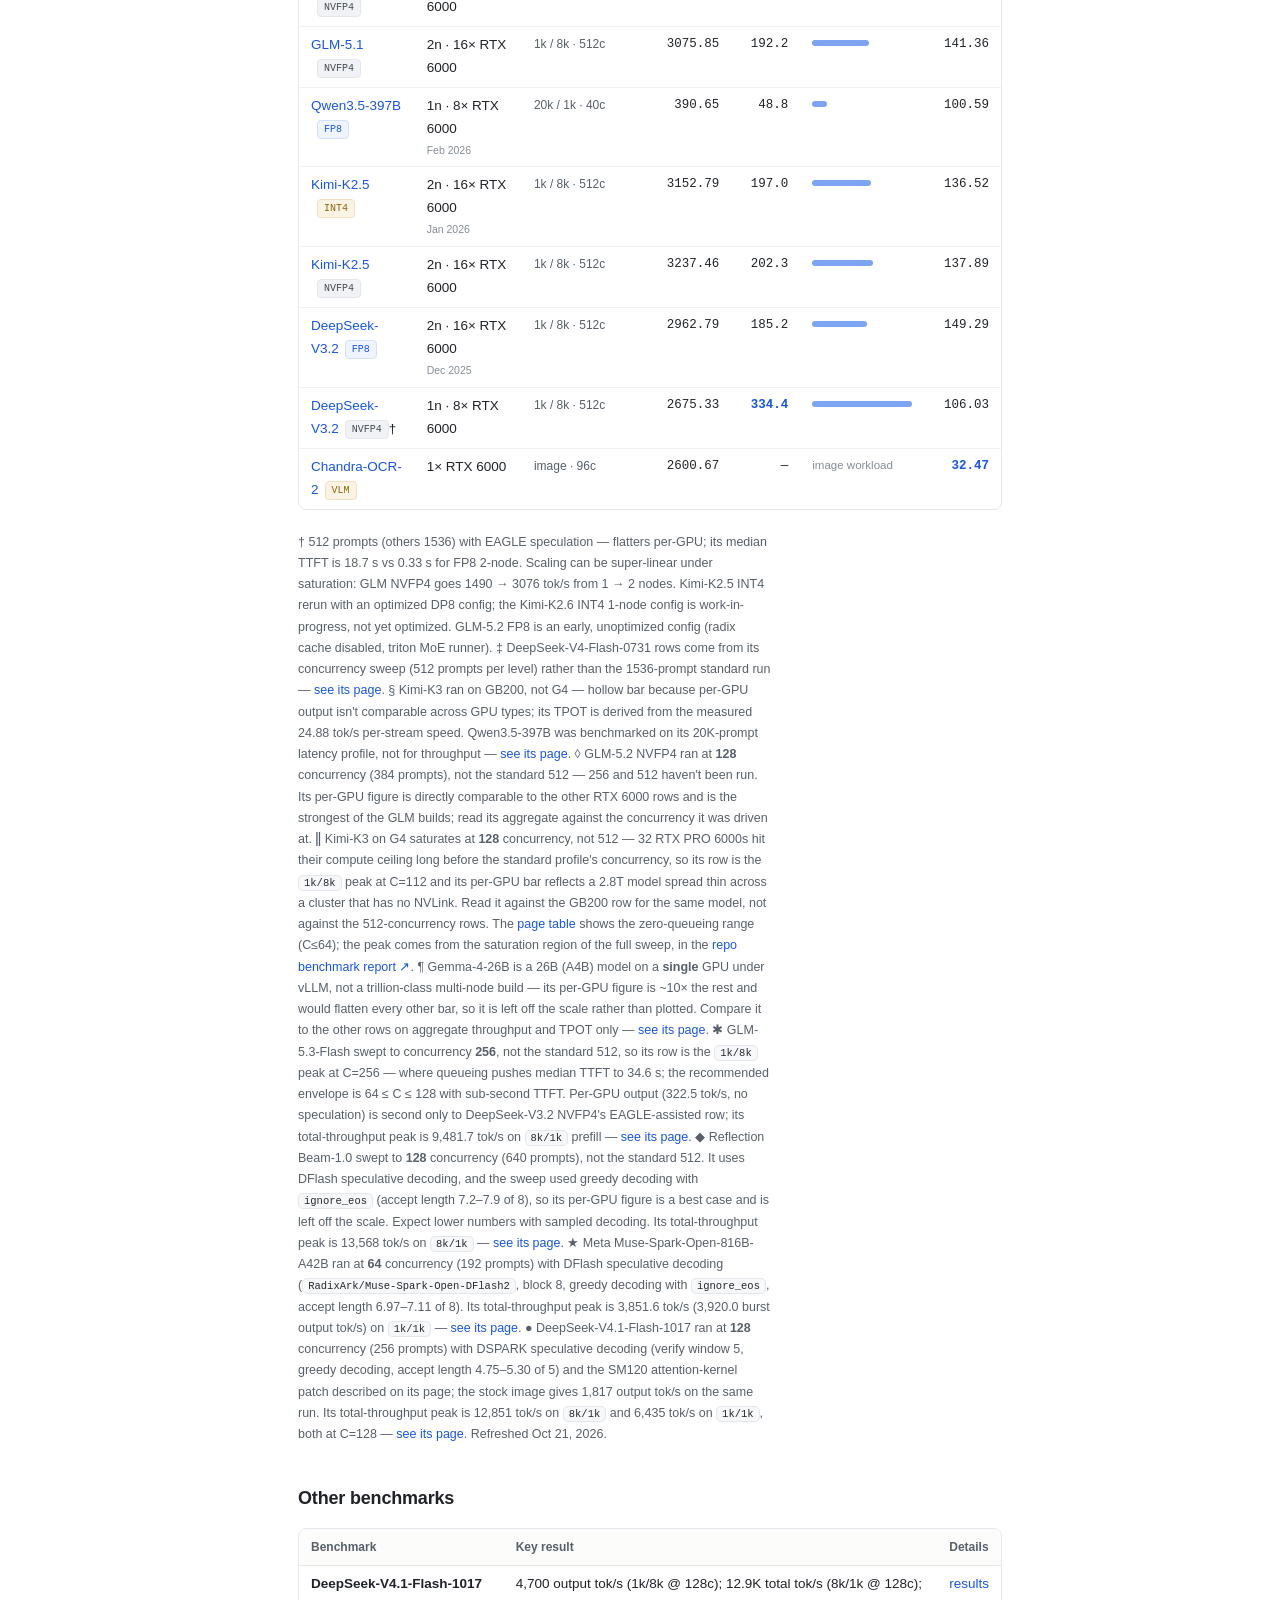
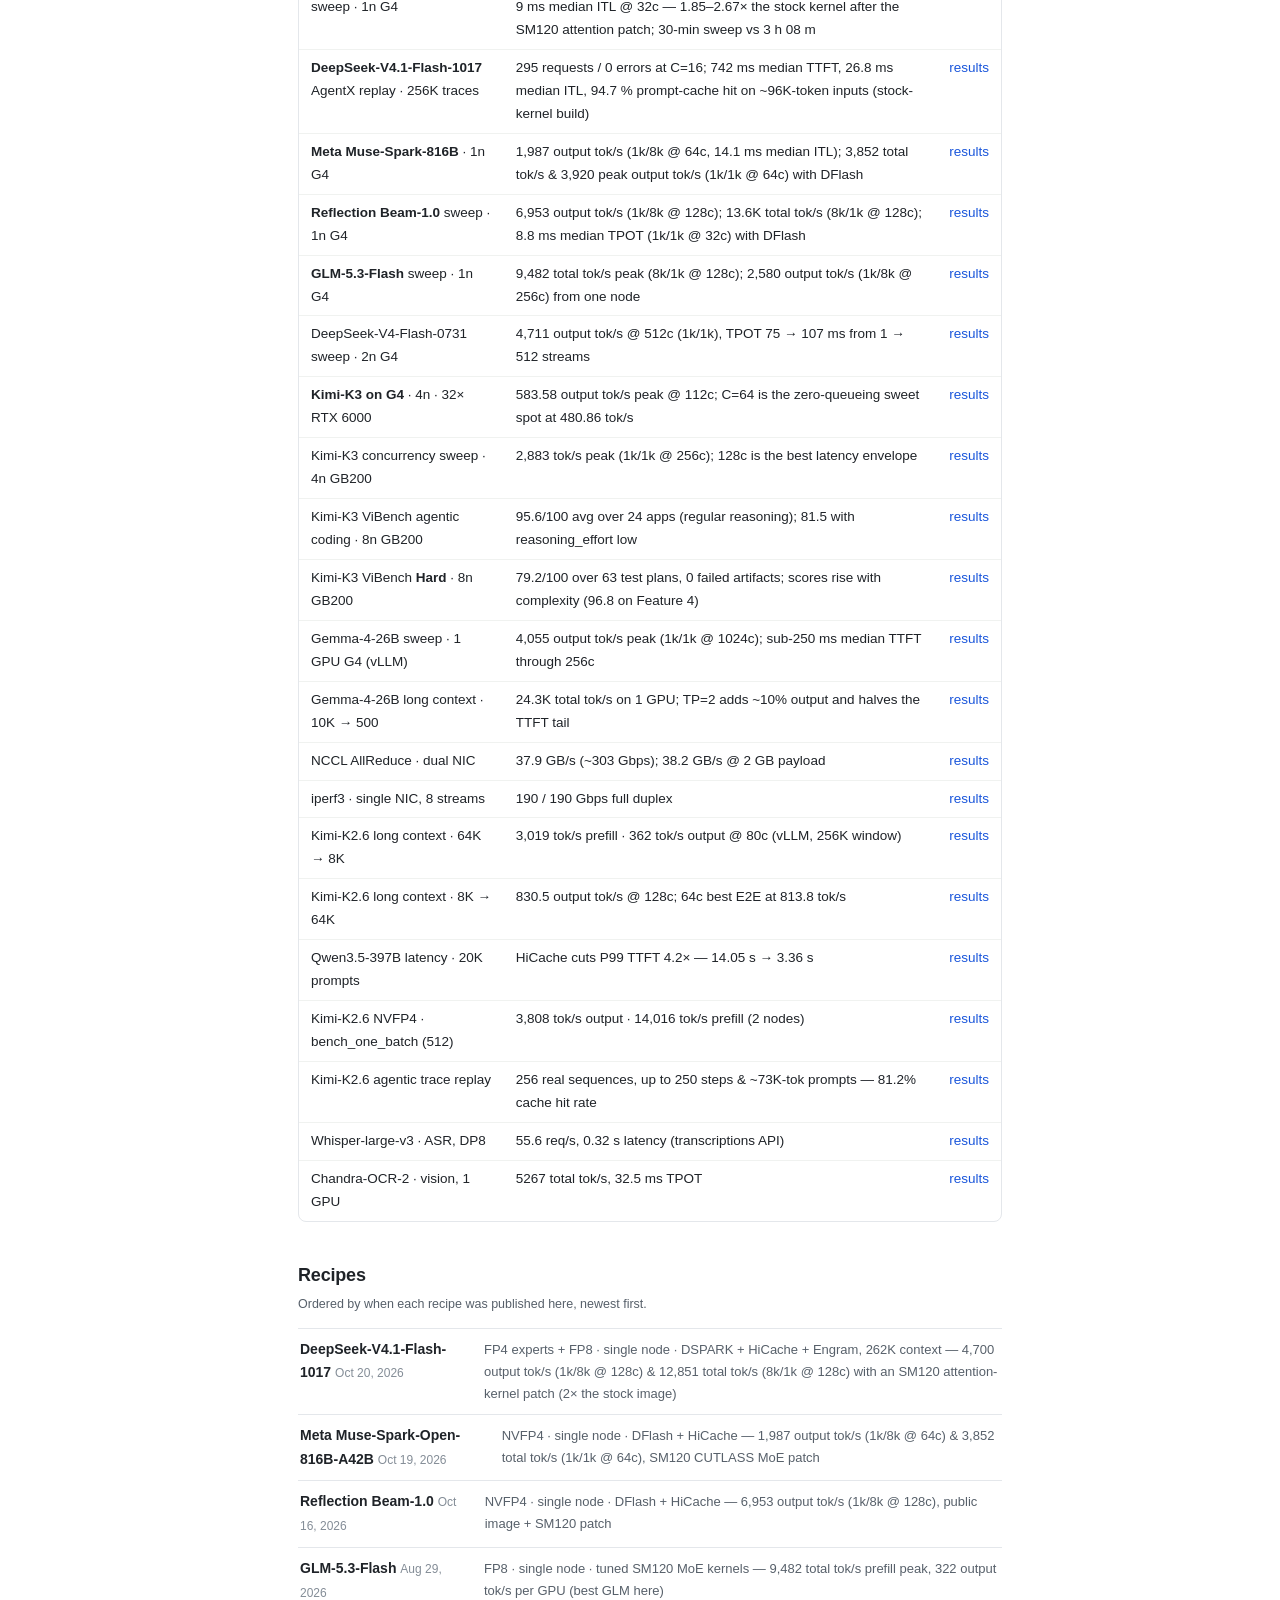
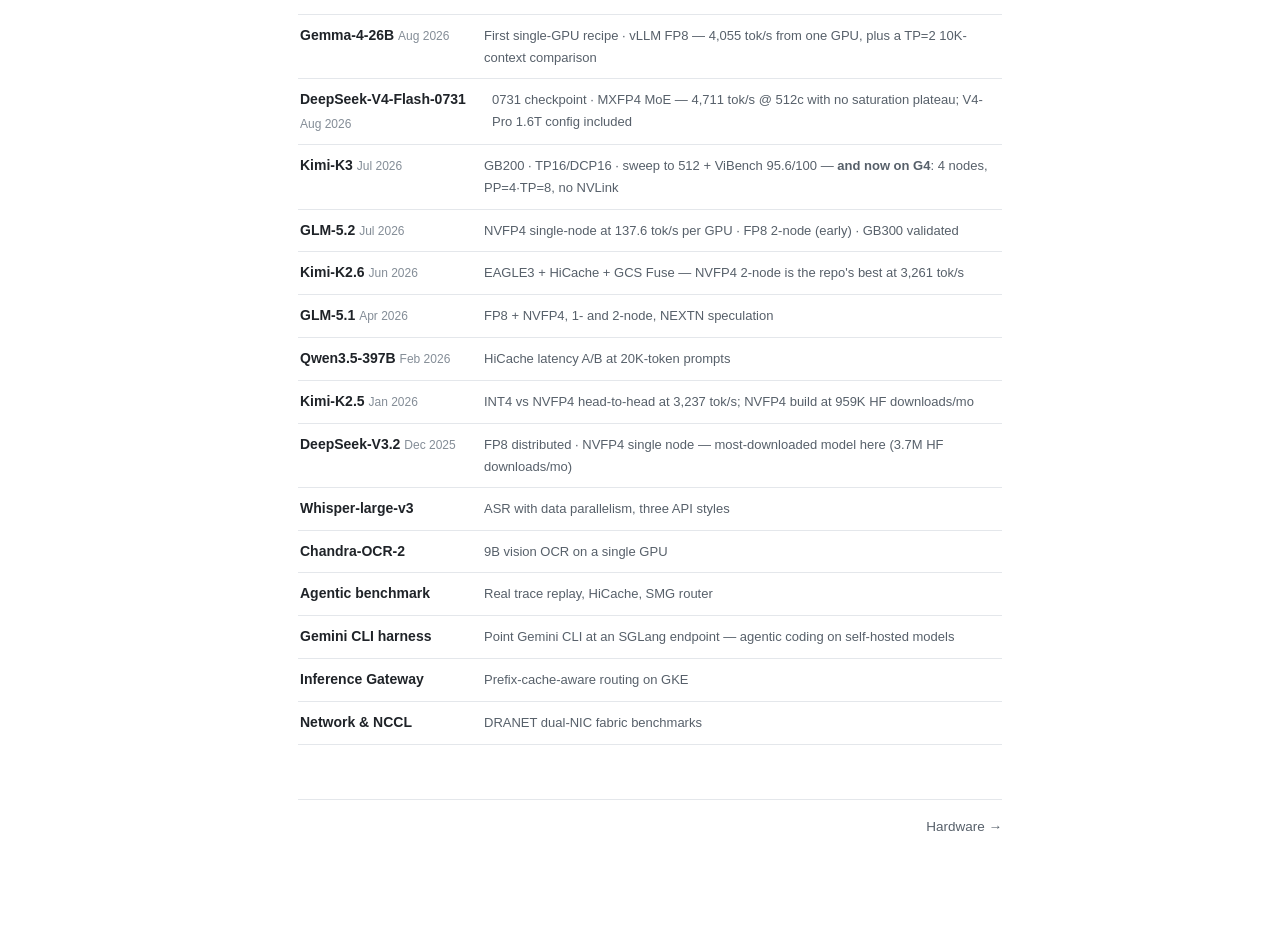
==== commit c969ca7b: "Add DSv4.1 results" ====
--- a/docs/index.html
+++ b/docs/index.html
@@ -310,6 +310,7 @@
     <a href="#kimik3" data-page="kimik3">Kimi-K3</a>
     <a href="#deepseek" data-page="deepseek">DeepSeek-V3.2</a>
     <a href="#dsv4flash" data-page="dsv4flash">DeepSeek-V4-Flash-0731</a>
+    <a href="#dsv41flash" data-page="dsv41flash">DeepSeek-V4.1-Flash-1017</a>
     <a href="#glm" data-page="glm">GLM-5.1</a>
     <a href="#glm52" data-page="glm52">GLM-5.2</a>
     <a href="#glm53f" data-page="glm53f">GLM-5.3-Flash</a>
@@ -340,7 +341,7 @@
   <p>We showcase optimized serving recipes on GKE with 1 or 2 nodes, covering both original checkpoints and NVIDIA's NVFP4 checkpoints. The RTX PRO 6000 is a Blackwell SM120 chip, and many attention kernels are not yet developed for it — despite these challenges, we have managed to get very good performance. Most results here are throughput-oriented, and these recipes have been implemented by Google Cloud customers at production scale.</p>
   <p>We complement the multi-node setup with the <a href="#gateway">GKE Inference Gateway (llm-d)</a>, which provides KV-cache-aware multi-node inferencing, demonstrated in multi-region and multi-cluster setups.</p>
   <p>We also showcase Kimi-K2.6 with a very long, multi-step <a href="#agentic">agentic benchmark</a> (up to 250 steps) that uses HiCache to offload GPU KV cache to the host, and we have experimented with L3 cache on Google Cloud Managed Lustre. For agentic workloads we found that lowering concurrency/batch size can give a more optimal setting than multi-node pipeline parallelism — a research field that needs further exploration. The Kimi-K2.6 setup has been tested with the <a href="#gateway">Inference Gateway</a> on both SGLang and vLLM, and we made many improvements to llm-d and SGLang in the process. There are perhaps hundreds of failed experiments behind these results — we want to thank RadixArk (SGLang contributors) for their overwhelming support in coming up with these benchmarks.</p>
-  <p><b>New in July–October 2026:</b> <a href="#kimik3">Kimi-K3</a> (released Jul 27, 2026) — a full concurrency sweep on a 4-node GB200 setup plus a 24-app ViBench agentic coding run on 8 nodes — and <a href="#glm52">GLM-5.2</a>, benchmarked in FP8 on the standard 2-node G4 setup and validated in NVFP4 on GB300 (A4X Max). <a href="#dsv4flash">DeepSeek-V4-Flash-0731</a> (0731 checkpoint) followed in August: a 2-node concurrency sweep that scales to 4,711 output tok/s with no saturation plateau, alongside a first (unoptimized) config for the 1.6T DeepSeek-V4-Pro. Mid-August added two more: <a href="#gemma4">Gemma-4-26B</a> — the first <b>single-GPU</b> recipe here, served on vLLM at 4,055 output tok/s from one RTX PRO 6000 — and a harder <a href="#k3-vibench-hard">ViBench Hard</a> tier for Kimi-K3, which scored 79.2/100 on brownfield feature extension with zero failed artifacts. And as of Aug 16, <a href="#k3-g4"><b>Kimi-K3 runs on G4</b></a> — the ~1.5 TB checkpoint served across 4 nodes over plain VPC ethernet, no NVLink, with decode 2× faster than our first attempt. Aug 29: <a href="#glm53f"><b>GLM-5.3-Flash</b></a> — FP8 with DSA sparse attention and R1-style CoT reasoning on a <b>single</b> G4 node, at 9,482 total tok/s prefill peak and 322 output tok/s per GPU on custom-tuned SM120 MoE Triton kernels, with the kernel patches that make it serve at all on RTX PRO 6000. Oct 16: <a href="#beam"><b>Reflection Beam-1.0</b></a>, a 501B MoE in NVFP4 on a <b>single</b> G4 node with DFlash speculative decoding and HiCache, at 6,953 output tok/s on 1k/8k and 13.6K total tok/s on 8k/1k (both at 128 concurrency, greedy decoding). Newest (Oct 19): <a href="#musespark"><b>Meta Muse-Spark-Open-816B-A42B</b></a>, an 816B (A42B) MoE in NVFP4 on a <b>single</b> G4 node with DFlash speculative decoding (<code class="inline">RadixArk/Muse-Spark-Open-DFlash2</code>, block 8), HiCache, and an SM120 <code class="inline">flashinfer_cutlass</code> NVFP4 MoE backend patch — reaching 1,987 output tok/s on 1k/8k and 3,852 total tok/s (3,920 peak output tok/s) on 1k/1k at 64 concurrency. Not sure which model fits your workload? Start with the <a href="#chooser">model chooser</a>.</p>
+  <p><b>New in July–October 2026:</b> <a href="#kimik3">Kimi-K3</a> (released Jul 27, 2026) — a full concurrency sweep on a 4-node GB200 setup plus a 24-app ViBench agentic coding run on 8 nodes — and <a href="#glm52">GLM-5.2</a>, benchmarked in FP8 on the standard 2-node G4 setup and validated in NVFP4 on GB300 (A4X Max). <a href="#dsv4flash">DeepSeek-V4-Flash-0731</a> (0731 checkpoint) followed in August: a 2-node concurrency sweep that scales to 4,711 output tok/s with no saturation plateau, alongside a first (unoptimized) config for the 1.6T DeepSeek-V4-Pro. Mid-August added two more: <a href="#gemma4">Gemma-4-26B</a> — the first <b>single-GPU</b> recipe here, served on vLLM at 4,055 output tok/s from one RTX PRO 6000 — and a harder <a href="#k3-vibench-hard">ViBench Hard</a> tier for Kimi-K3, which scored 79.2/100 on brownfield feature extension with zero failed artifacts. And as of Aug 16, <a href="#k3-g4"><b>Kimi-K3 runs on G4</b></a> — the ~1.5 TB checkpoint served across 4 nodes over plain VPC ethernet, no NVLink, with decode 2× faster than our first attempt. Aug 29: <a href="#glm53f"><b>GLM-5.3-Flash</b></a> — FP8 with DSA sparse attention and R1-style CoT reasoning on a <b>single</b> G4 node, at 9,482 total tok/s prefill peak and 322 output tok/s per GPU on custom-tuned SM120 MoE Triton kernels, with the kernel patches that make it serve at all on RTX PRO 6000. Oct 16: <a href="#beam"><b>Reflection Beam-1.0</b></a>, a 501B MoE in NVFP4 on a <b>single</b> G4 node with DFlash speculative decoding and HiCache, at 6,953 output tok/s on 1k/8k and 13.6K total tok/s on 8k/1k (both at 128 concurrency, greedy decoding). Oct 19: <a href="#musespark"><b>Meta Muse-Spark-Open-816B-A42B</b></a>, an 816B (A42B) MoE in NVFP4 on a <b>single</b> G4 node with DFlash speculative decoding (<code class="inline">RadixArk/Muse-Spark-Open-DFlash2</code>, block 8), HiCache, and an SM120 <code class="inline">flashinfer_cutlass</code> NVFP4 MoE backend patch — reaching 1,987 output tok/s on 1k/8k and 3,852 total tok/s (3,920 peak output tok/s) on 1k/1k at 64 concurrency. Newest (Oct 20): <a href="#dsv41flash"><b>DeepSeek-V4.1-Flash-1017</b></a> on a <b>single</b> G4 node with FP4 experts, DSPARK speculative decoding, HiCache and Engram host tables for 262K agentic contexts — and an SM120 attention-kernel patch (the stock per-head Triton sparse-MLA kernel was 54 % of decode / 67 % of prefill GPU time) that lifts it to 4,700 output tok/s on 1k/8k and 12,851 total tok/s on 8k/1k at 128 concurrency, 1.85–2.67× the stock image, with 9 / 13 / 21 ms median ITL at C = 32 / 64 / 128. Not sure which model fits your workload? Start with the <a href="#chooser">model chooser</a>.</p>
   <div class="meta">
     <span class="chip">RTX PRO 6000 · <b>96 GB</b></span>
     <span class="chip">g4-standard-384 · <b>8× GPU</b></span>
@@ -354,6 +355,7 @@
   <div class="tblwrap"><table>
     <thead><tr><th>Model</th><th>Setup · GPU</th><th style="white-space:nowrap">Profile</th><th class="num">Output tok/s</th><th class="num">/ GPU</th><th style="min-width:110px">Per-GPU</th><th class="num">TPOT ms</th></tr></thead>
     <tbody>
+      <tr><td><a href="#dsv41flash">DeepSeek-V4.1-Flash-1017</a><span class="q">FP4+FP8</span>●</td><td>1n · 8× RTX 6000<div class="rd">Oct 2026 · DSPARK + SM120 patch</div></td><td style="white-space:nowrap;font-size:12px;color:var(--soft)">1k / 8k · 128c</td><td class="num">4699.50</td><td class="num">587.4</td><td style="color:var(--faint);font-size:11.5px">speculative upper bound — off scale</td><td class="num">22.51</td></tr>
       <tr><td><a href="#musespark">Meta Muse-Spark-816B</a><span class="q">NVFP4</span>★</td><td>1n · 8× RTX 6000<div class="rd">Oct 2026 · DFlash</div></td><td style="white-space:nowrap;font-size:12px;color:var(--soft)">1k / 8k · 64c</td><td class="num">1987.32</td><td class="num">248.4</td><td style="color:var(--faint);font-size:11.5px">speculative upper bound — off scale</td><td class="num">16.09</td></tr>
       <tr><td><a href="#beam">Reflection Beam-1.0</a><span class="q">NVFP4</span>◆</td><td>1n · 8× RTX 6000<div class="rd">Oct 2026 · DFlash</div></td><td style="white-space:nowrap;font-size:12px;color:var(--soft)">1k / 8k · 128c</td><td class="num">6952.86</td><td class="num">869.1</td><td style="color:var(--faint);font-size:11.5px">speculative upper bound — off scale</td><td class="num">15.43</td></tr>
       <tr><td><a href="#glm53f">GLM-5.3-Flash</a><span class="q b">FP8</span>✱</td><td>1n · 8× RTX 6000<div class="rd">Aug 2026</div></td><td style="white-space:nowrap;font-size:12px;color:var(--soft)">1k / 8k · 256c</td><td class="num">2579.80</td><td class="num">322.5</td><td><div class="bar" style="width:96%"></div></td><td class="num">70.60</td></tr>
@@ -377,12 +379,14 @@
       <tr><td><a href="#ocr">Chandra-OCR-2</a><span class="q a">VLM</span></td><td>1× RTX 6000</td><td style="white-space:nowrap;font-size:12px;color:var(--soft)">image · 96c</td><td class="num">2600.67</td><td class="num">—</td><td style="color:var(--faint);font-size:11.5px">image workload</td><td class="num"><span class="best">32.47</span></td></tr>
     </tbody>
   </table></div>
-  <p style="font-size:12.5px;color:var(--soft)">† 512 prompts (others 1536) with EAGLE speculation — flatters per-GPU; its median TTFT is 18.7 s vs 0.33 s for FP8 2-node. Scaling can be super-linear under saturation: GLM NVFP4 goes 1490 → 3076 tok/s from 1 → 2 nodes. Kimi-K2.5 INT4 rerun with an optimized DP8 config; the Kimi-K2.6 INT4 1-node config is work-in-progress, not yet optimized. GLM-5.2 FP8 is an early, unoptimized config (radix cache disabled, triton MoE runner). ‡ DeepSeek-V4-Flash-0731 rows come from its concurrency sweep (512 prompts per level) rather than the 1536-prompt standard run — <a href="#dsv4-results">see its page</a>. § Kimi-K3 ran on GB200, not G4 — hollow bar because per-GPU output isn't comparable across GPU types; its TPOT is derived from the measured 24.88 tok/s per-stream speed. Qwen3.5-397B was benchmarked on its 20K-prompt latency profile, not for throughput — <a href="#qw-results">see its page</a>. ◊ GLM-5.2 NVFP4 ran at <b>128</b> concurrency (384 prompts), not the standard 512 — 256 and 512 haven't been run. Its per-GPU figure is directly comparable to the other RTX 6000 rows and is the strongest of the GLM builds; read its aggregate against the concurrency it was driven at. ǁ Kimi-K3 on G4 saturates at <b>128</b> concurrency, not 512 — 32 RTX PRO 6000s hit their compute ceiling long before the standard profile's concurrency, so its row is the <code class="inline">1k/8k</code> peak at C=112 and its per-GPU bar reflects a 2.8T model spread thin across a cluster that has no NVLink. Read it against the GB200 row for the same model, not against the 512-concurrency rows. The <a href="#k3-g4-sweep">page table</a> shows the zero-queueing range (C≤64); the peak comes from the saturation region of the full sweep, in the <a href="https://github.com/shivajid/sglang-rtx-pro-6000/blob/main/models/kimik3/g4/BENCHMARK_REPORT.md" target="_blank" rel="noopener">repo benchmark report ↗</a>. ¶ Gemma-4-26B is a 26B (A4B) model on a <b>single</b> GPU under vLLM, not a trillion-class multi-node build — its per-GPU figure is ~10× the rest and would flatten every other bar, so it is left off the scale rather than plotted. Compare it to the other rows on aggregate throughput and TPOT only — <a href="#gemma4">see its page</a>. ✱ GLM-5.3-Flash swept to concurrency <b>256</b>, not the standard 512, so its row is the <code class="inline">1k/8k</code> peak at C=256 — where queueing pushes median TTFT to 34.6 s; the recommended envelope is 64 ≤ C ≤ 128 with sub-second TTFT. Per-GPU output (322.5 tok/s, no speculation) is second only to DeepSeek-V3.2 NVFP4's EAGLE-assisted row; its total-throughput peak is 9,481.7 tok/s on <code class="inline">8k/1k</code> prefill — <a href="#glm53f">see its page</a>. ◆ Reflection Beam-1.0 swept to <b>128</b> concurrency (640 prompts), not the standard 512. It uses DFlash speculative decoding, and the sweep used greedy decoding with <code class="inline">ignore_eos</code> (accept length 7.2–7.9 of 8), so its per-GPU figure is a best case and is left off the scale. Expect lower numbers with sampled decoding. Its total-throughput peak is 13,568 tok/s on <code class="inline">8k/1k</code> — <a href="#beam">see its page</a>. ★ Meta Muse-Spark-Open-816B-A42B ran at <b>64</b> concurrency (192 prompts) with DFlash speculative decoding (<code class="inline">RadixArk/Muse-Spark-Open-DFlash2</code>, block 8, greedy decoding with <code class="inline">ignore_eos</code>, accept length 6.97–7.11 of 8). Its total-throughput peak is 3,851.6 tok/s (3,920.0 burst output tok/s) on <code class="inline">1k/1k</code> — <a href="#musespark">see its page</a>. Refreshed Oct 19, 2026.</p>
+  <p style="font-size:12.5px;color:var(--soft)">† 512 prompts (others 1536) with EAGLE speculation — flatters per-GPU; its median TTFT is 18.7 s vs 0.33 s for FP8 2-node. Scaling can be super-linear under saturation: GLM NVFP4 goes 1490 → 3076 tok/s from 1 → 2 nodes. Kimi-K2.5 INT4 rerun with an optimized DP8 config; the Kimi-K2.6 INT4 1-node config is work-in-progress, not yet optimized. GLM-5.2 FP8 is an early, unoptimized config (radix cache disabled, triton MoE runner). ‡ DeepSeek-V4-Flash-0731 rows come from its concurrency sweep (512 prompts per level) rather than the 1536-prompt standard run — <a href="#dsv4-results">see its page</a>. § Kimi-K3 ran on GB200, not G4 — hollow bar because per-GPU output isn't comparable across GPU types; its TPOT is derived from the measured 24.88 tok/s per-stream speed. Qwen3.5-397B was benchmarked on its 20K-prompt latency profile, not for throughput — <a href="#qw-results">see its page</a>. ◊ GLM-5.2 NVFP4 ran at <b>128</b> concurrency (384 prompts), not the standard 512 — 256 and 512 haven't been run. Its per-GPU figure is directly comparable to the other RTX 6000 rows and is the strongest of the GLM builds; read its aggregate against the concurrency it was driven at. ǁ Kimi-K3 on G4 saturates at <b>128</b> concurrency, not 512 — 32 RTX PRO 6000s hit their compute ceiling long before the standard profile's concurrency, so its row is the <code class="inline">1k/8k</code> peak at C=112 and its per-GPU bar reflects a 2.8T model spread thin across a cluster that has no NVLink. Read it against the GB200 row for the same model, not against the 512-concurrency rows. The <a href="#k3-g4-sweep">page table</a> shows the zero-queueing range (C≤64); the peak comes from the saturation region of the full sweep, in the <a href="https://github.com/shivajid/sglang-rtx-pro-6000/blob/main/models/kimik3/g4/BENCHMARK_REPORT.md" target="_blank" rel="noopener">repo benchmark report ↗</a>. ¶ Gemma-4-26B is a 26B (A4B) model on a <b>single</b> GPU under vLLM, not a trillion-class multi-node build — its per-GPU figure is ~10× the rest and would flatten every other bar, so it is left off the scale rather than plotted. Compare it to the other rows on aggregate throughput and TPOT only — <a href="#gemma4">see its page</a>. ✱ GLM-5.3-Flash swept to concurrency <b>256</b>, not the standard 512, so its row is the <code class="inline">1k/8k</code> peak at C=256 — where queueing pushes median TTFT to 34.6 s; the recommended envelope is 64 ≤ C ≤ 128 with sub-second TTFT. Per-GPU output (322.5 tok/s, no speculation) is second only to DeepSeek-V3.2 NVFP4's EAGLE-assisted row; its total-throughput peak is 9,481.7 tok/s on <code class="inline">8k/1k</code> prefill — <a href="#glm53f">see its page</a>. ◆ Reflection Beam-1.0 swept to <b>128</b> concurrency (640 prompts), not the standard 512. It uses DFlash speculative decoding, and the sweep used greedy decoding with <code class="inline">ignore_eos</code> (accept length 7.2–7.9 of 8), so its per-GPU figure is a best case and is left off the scale. Expect lower numbers with sampled decoding. Its total-throughput peak is 13,568 tok/s on <code class="inline">8k/1k</code> — <a href="#beam">see its page</a>. ★ Meta Muse-Spark-Open-816B-A42B ran at <b>64</b> concurrency (192 prompts) with DFlash speculative decoding (<code class="inline">RadixArk/Muse-Spark-Open-DFlash2</code>, block 8, greedy decoding with <code class="inline">ignore_eos</code>, accept length 6.97–7.11 of 8). Its total-throughput peak is 3,851.6 tok/s (3,920.0 burst output tok/s) on <code class="inline">1k/1k</code> — <a href="#musespark">see its page</a>. ● DeepSeek-V4.1-Flash-1017 ran at <b>128</b> concurrency (256 prompts) with DSPARK speculative decoding (verify window 5, greedy decoding, accept length 4.75–5.30 of 5) and the SM120 attention-kernel patch described on its page; the stock image gives 1,817 output tok/s on the same run. Its total-throughput peak is 12,851 tok/s on <code class="inline">8k/1k</code> and 6,435 tok/s on <code class="inline">1k/1k</code>, both at C=128 — <a href="#dsv41flash">see its page</a>. Refreshed Oct 21, 2026.</p>
 
   <h3 id="ov-more">Other benchmarks</h3>
   <div class="tblwrap"><table>
     <thead><tr><th>Benchmark</th><th>Key result</th><th>Details</th></tr></thead>
     <tbody>
+      <tr><td><b>DeepSeek-V4.1-Flash-1017</b> sweep · 1n G4</td><td>4,700 output tok/s (1k/8k @ 128c); 12.9K total tok/s (8k/1k @ 128c); 9 ms median ITL @ 32c — 1.85–2.67× the stock kernel after the SM120 attention patch; 30-min sweep vs 3 h 08 m</td><td><a href="#dsv41-results">results</a></td></tr>
+      <tr><td><b>DeepSeek-V4.1-Flash-1017</b> AgentX replay · 256K traces</td><td>295 requests / 0 errors at C=16; 742 ms median TTFT, 26.8 ms median ITL, 94.7 % prompt-cache hit on ~96K-token inputs (stock-kernel build)</td><td><a href="#dsv41-agentx">results</a></td></tr>
       <tr><td><b>Meta Muse-Spark-816B</b> · 1n G4</td><td>1,987 output tok/s (1k/8k @ 64c, 14.1 ms median ITL); 3,852 total tok/s &amp; 3,920 peak output tok/s (1k/1k @ 64c) with DFlash</td><td><a href="#muse-results">results</a></td></tr>
       <tr><td><b>Reflection Beam-1.0</b> sweep · 1n G4</td><td>6,953 output tok/s (1k/8k @ 128c); 13.6K total tok/s (8k/1k @ 128c); 8.8 ms median TPOT (1k/1k @ 32c) with DFlash</td><td><a href="#beam-results">results</a></td></tr>
       <tr><td><b>GLM-5.3-Flash</b> sweep · 1n G4</td><td>9,482 total tok/s peak (8k/1k @ 128c); 2,580 output tok/s (1k/8k @ 256c) from one node</td><td><a href="#glm53f-results">results</a></td></tr>
@@ -408,6 +412,7 @@
   <h3 id="ov-jump">Recipes</h3>
   <p style="font-size:12.5px;color:var(--soft);margin-top:-6px">Ordered by when each recipe was published here, newest first.</p>
   <div class="idx">
+    <a href="#dsv41flash"><span class="it">DeepSeek-V4.1-Flash-1017 <span style="color:var(--faint);font-weight:400;font-size:12px">Oct 20, 2026</span></span><span class="id">FP4 experts + FP8 · single node · DSPARK + HiCache + Engram, 262K context — 4,700 output tok/s (1k/8k @ 128c) &amp; 12,851 total tok/s (8k/1k @ 128c) with an SM120 attention-kernel patch (2× the stock image)</span></a>
     <a href="#musespark"><span class="it">Meta Muse-Spark-Open-816B-A42B <span style="color:var(--faint);font-weight:400;font-size:12px">Oct 19, 2026</span></span><span class="id">NVFP4 · single node · DFlash + HiCache — 1,987 output tok/s (1k/8k @ 64c) &amp; 3,852 total tok/s (1k/1k @ 64c), SM120 CUTLASS MoE patch</span></a>
     <a href="#beam"><span class="it">Reflection Beam-1.0 <span style="color:var(--faint);font-weight:400;font-size:12px">Oct 16, 2026</span></span><span class="id">NVFP4 · single node · DFlash + HiCache — 6,953 output tok/s (1k/8k @ 128c), public image + SM120 patch</span></a>
     <a href="#glm53f"><span class="it">GLM-5.3-Flash <span style="color:var(--faint);font-weight:400;font-size:12px">Aug 29, 2026</span></span><span class="id">FP8 · single node · tuned SM120 MoE kernels — 9,482 total tok/s prefill peak, 322 output tok/s per GPU (best GLM here)</span></a>
@@ -679,6 +684,7 @@
       <tr><td>Agentic coding / app building quality</td><td><a href="#kimik3">Kimi-K3</a> · GB200</td><td>ViBench 95.6/100 across 24 full-stack apps, 24/24 clean builds — strongest agentic coder here</td><td><a href="#kimi26">Kimi-K2.6</a></td></tr>
       <tr><td>Smallest footprint for a trillion-class model (1 node)</td><td><a href="#deepseek">DeepSeek-V3.2 NVFP4</a> · 1n</td><td>Best per-GPU output in the repo (334.4 tok/s/GPU with EAGLE) on 8 GPUs; most-downloaded model here (3.7M HF/mo)</td><td><a href="#glm">GLM-5.1 NVFP4</a> · 1n</td></tr>
       <tr><td>R1-style CoT reasoning from a single node</td><td><a href="#glm53f">GLM-5.3-Flash</a> · 1n</td><td>2,580 output tok/s on 1k/8k reasoning traffic (C=256) and 9,482 tok/s total on 8k/1k prefill from 8 GPUs; keep C ≤ 128 for sub-second TTFT</td><td><a href="#deepseek">DeepSeek-V3.2 NVFP4</a> · 1n</td></tr>
+      <tr><td>Agentic workloads with 100K–256K contexts and low ITL from a single node</td><td><a href="#dsv41flash">DeepSeek-V4.1-Flash-1017</a> · 1n</td><td>262K context with HiCache + Engram host tables; 9 / 13 / 21 ms median ITL at C = 32 / 64 / 128 on every shape; 94.7 % prompt-cache hit and 0 errors on the 256K AgentX replay; 12.9K total tok/s prefill peak</td><td><a href="#beam">Reflection Beam-1.0</a> · 1n</td></tr>
       <tr><td>Agentic coding / long context from a single node</td><td><a href="#beam">Reflection Beam-1.0</a> · 1n</td><td>Vendor-reported SWE-bench Verified 80.7% in NVFP4; 262K context; 6,953 output tok/s on 1k/8k at 128c with DFlash (greedy, upper bound)</td><td><a href="#glm53f">GLM-5.3-Flash</a> · 1n</td></tr>
       <tr><td>Low-latency decode at modest concurrency</td><td><a href="#glm">GLM-5.1 NVFP4</a> · 1n</td><td>73.8 ms mean TPOT (41 ms median) with NEXTN speculation — run it below prefill saturation</td><td><a href="#dsv4flash">DeepSeek-V4-Flash-0731</a></td></tr>
       <tr><td>Long context (64K+ prompts or outputs)</td><td><a href="#kimi26">Kimi-K2.6</a> on vLLM</td><td>256K window with DCP8: 3,019 tok/s prefill on 64K→8K, 830 output tok/s on 8K→64K</td><td><a href="#kimik3">Kimi-K3</a> (256K, GB200)</td></tr>
@@ -716,12 +722,14 @@
       <tr><td><a href="#glm">GLM-5.1 / 5.2</a></td><td>Balanced mid-field option</td><td>NEXTN speculation; super-linear 1→2 node scaling (1,490 → 3,076 tok/s); low decode latency at sane concurrency</td><td>GLM-5.2 FP8 config is early and unoptimized (~60% of 5.1's throughput) — expect it to move</td></tr>
       <tr><td><a href="#glm53f">GLM-5.3-Flash</a></td><td>Flash-tier reasoner on one node</td><td>Best per-GPU output here without speculation (322.5 tok/s/GPU); 9.5K tok/s prefill peak; 84.3 Terminal-Bench 2.1 from 18B active params; R1-style CoT + DSA sparse attention; MIT license</td><td>Needs the patched image — stock SGLang won't serve on SM120 (smem cap, DSA layout); prefill runs eager, so TTFT cliffs hard past C=128; TP8 AllReduce over PCIe (~43% of GPU time) caps decode headroom</td></tr>
       <tr><td><a href="#beam">Reflection Beam-1.0</a></td><td>Single-node agentic coder with speculative decoding</td><td>Top SWE-bench Verified in the eval table; NVFP4 within 1.7 points of BF16; DFlash gives 7–15 ms TPOT on decode-heavy traffic; public image; 262K context with HiCache spillover</td><td>Needs a one-line SM120 MoE patch; DFlash gains depend on draft acceptance (the sweep is a greedy best case); 8k prompts are prefill-bound at about 13.6K tok/s; every new pod re-downloads about 278 GiB of weights</td></tr>
+      <tr><td><a href="#dsv41flash">DeepSeek-V4.1-Flash-1017</a></td><td>Fastest decode here on a single node, built for 262K agentic contexts</td><td>FP4 experts + FP8 on 8× G4 GPUs; DSPARK (block 5) with the SM120 kernel patch gives 9–21 ms median ITL across C=32–128 and 4,700 output tok/s on 1k/8k; HiCache + Engram host tables; 94.7 % prompt-cache hit on 256K AgentX traces</td><td>Needs the ConfigMap kernel patch (the stock image runs at about half the speed); 8k prompts are prefill-bound at ~11.4K input tok/s; ~1 TiB of host RAM for HiCache + Engram tables; accept length drops to ~3.3 on real agentic traffic</td></tr>
+      <tr><td><a href="#musespark">Meta Muse-Spark-816B</a></td><td>Largest single-node MoE here (816B / A42B)</td><td>816B total / 42B active MoE fitting on 1× G4 node in NVFP4; DFlash draft acceptance ~7.0–7.1 tokens/step delivers 1,987 tok/s output and 16.09 ms median TPOT at C=64; hybrid SWA + full attention with HiCache</td><td>Weight-heavy footprint (~61.2 GiB/GPU) leaves ~22.6 GiB KV cache per GPU before HiCache host spillover; evaluated at C=64</td></tr>
       <tr><td><a href="#qwen">Qwen3.5-397B</a></td><td>Latency-tuned mid-size MoE</td><td>Smaller active footprint (A17B); HiCache collapses the TTFT tail on prefix-sharing workloads</td><td>Benchmarked here on a latency profile, not the 1k/8k throughput profile — numbers aren't comparable to the table above</td></tr>
       <tr><td><a href="#gemma4">Gemma-4-26B</a></td><td>Small, dense-feeling MoE for one GPU</td><td>Only recipe here that needs a single GPU; smooth 28–64 ms ITL across every workload shape; cheapest unit of capacity by a wide margin</td><td>26B — not in the same capability class as the trillion-parameter models above; served on vLLM, so the SGLang tuning here doesn't transfer; hard prefill cliff past 512c</td></tr>
     </tbody>
   </table></div>
 
-  <div class="callout"><p><b>Rules of thumb.</b> Interactive scale → V4-Flash. Batch generation throughput → Kimi-K2.6 NVFP4. Agents with growing contexts → Kimi-K2.6 + HiCache (or K3 on GB200 when quality matters most). One node only → DeepSeek-V3.2 NVFP4, or <b>GLM-5.3-Flash</b> when R1-style reasoning and agentic-terminal quality matter more than raw aggregate, or <b>Reflection Beam-1.0</b> for coding agents that need long context and fast decode. <b>One GPU only → Gemma-4-26B.</b> Tight TTFT on RAG → HiCache, whichever model you pick. And for non-text: Whisper for audio, Chandra for OCR.</p></div>
+  <div class="callout"><p><b>Rules of thumb.</b> Interactive scale → V4-Flash. Batch generation throughput → Kimi-K2.6 NVFP4. Agents with growing contexts → Kimi-K2.6 + HiCache (or K3 on GB200 when quality matters most). One node only → DeepSeek-V3.2 NVFP4, <b>GLM-5.3-Flash</b> when R1-style reasoning and agentic-terminal quality matter more than raw aggregate, <b>Reflection Beam-1.0</b> for coding agents that need long context and fast decode, <b>Meta Muse-Spark-816B</b> for an 816B-A42B MoE with DFlash speculative decoding on 8× GPUs, or <b>DeepSeek-V4.1-Flash-1017</b> for 262K-context agents that need the lowest inter-token latency (9–21 ms with DSPARK and the SM120 kernel patch). <b>One GPU only → Gemma-4-26B.</b> Tight TTFT on RAG → HiCache, whichever model you pick. And for non-text: Whisper for audio, Chandra for OCR.</p></div>
   <div class="pagenav"><a href="#benchmarking">← Benchmarking</a><a href="#kimi25">Kimi-K2.5 →</a></div>
 </section>
 
@@ -1609,7 +1617,166 @@
   --random-input-len 1024 --random-output-len 8192 \
   --num-prompts 640 --max-concurrency 128 --flush-cache</pre></div>
 
-  <div class="pagenav"><a href="#qwen">← Qwen3.5-397B</a><a href="#gemma4">Gemma-4-26B →</a></div>
+  <div class="pagenav"><a href="#qwen">← Qwen3.5-397B</a><a href="#musespark">Meta Muse-Spark →</a></div>
+</section>
+
+<!-- MUSESPARK -->
+<section class="page" id="page-musespark">
+  <h1 class="pagetitle">Meta Muse-Spark-Open-816B-A42B</h1>
+  <p class="lede">An 816B-total / 42B-active MoE served in <b>NVFP4</b> on a single G4 node (8× RTX PRO 6000 Blackwell Server Edition, 768 GB VRAM), paired with <b>DFlash</b> block-verification speculative decoding (<code class="inline">RadixArk/Muse-Spark-Open-DFlash2</code>) and <b>HiCache</b> host memory spillover.</p>
+  <div class="meta"><span class="chip">meta-models/Muse-Spark-Open-816B-A42B-NVFP4</span><span class="chip"><a href="https://github.com/shivajid/sglang-rtx-pro-6000/tree/main/models/Meta-Muse-Spark" target="_blank" rel="noopener" style="text-decoration:none">files on GitHub ↗</a></span><span class="chip">1× G4 · TP8 · EP1</span><span class="chip">NVFP4 + FP8 KV</span><span class="chip">DFlash (8 drafts)</span><span class="chip">HiCache 2.0×</span><span class="chip">aurius/sglang-muse-spark-rtxpro6000:10182026</span></div>
+
+  <h3 id="muse-config">Server configuration</h3>
+  <p>Full manifest: <a href="https://github.com/shivajid/sglang-rtx-pro-6000/blob/main/models/Meta-Muse-Spark/nvfp4-g4-gke-dflash-muse-spark-agentx-hicache.yaml" target="_blank" rel="noopener"><code class="inline">models/Meta-Muse-Spark/nvfp4-g4-gke-dflash-muse-spark-agentx-hicache.yaml</code></a>.</p>
+  <div class="codeblock"><div class="chead"><span>launch</span><button class="copybtn">Copy</button></div><pre>SGLANG_DISABLE_DEEP_GEMM=1 SGLANG_ENABLE_SPEC_V2=1 SGLANG_TIMEOUT_KEEP_ALIVE=1800 \
+sglang serve \
+  --model-path meta-models/Muse-Spark-Open-816B-A42B-NVFP4 \
+  --revision 4239e4db19376904f2e82c167e78f70abb5455fe \
+  --served-model-name muse-spark --trust-remote-code \
+  --tp-size 8 --ep-size 1 \
+  --quantization modelopt_fp4 --moe-runner-backend flashinfer_cutlass \
+  --fp4-gemm-backend flashinfer_cudnn --kv-cache-dtype fp8_e4m3 \
+  --attention-backend flashinfer --prefill-attention-backend flashinfer \
+  --decode-attention-backend flashinfer --swa-full-tokens-ratio <span class="f">0.4</span> \
+  --speculative-algorithm DFLASH \
+  --speculative-draft-model-path RadixArk/Muse-Spark-Open-DFlash2 \
+  --speculative-draft-model-revision 46c90f412549c472941a68382d91a99e5e6372a0 \
+  --speculative-num-draft-tokens <span class="f">8</span> --speculative-use-block-verification \
+  --mem-fraction-static <span class="f">0.88</span> --max-running-requests 64 --cuda-graph-max-bs 64 \
+  --chunked-prefill-size 16384 --max-prefill-tokens 32768 --enable-mixed-chunk \
+  --context-length 131072 --schedule-policy lpm --schedule-conservativeness 0.3 \
+  --enable-hierarchical-cache --hicache-ratio 2.0 \
+  --hicache-write-policy write_through_selective --hicache-mem-layout page_first_direct \
+  --reasoning-parser muse_spark --tool-call-parser muse_spark \
+  --enable-http2 --host 0.0.0.0 --port 30080</pre></div>
+
+  <h4>Per-GPU VRAM breakdown (96 GB total per GPU)</h4>
+  <div class="tblwrap"><table>
+    <thead><tr><th>Component</th><th class="num">Size / GPU</th><th>Notes</th></tr></thead>
+    <tbody>
+      <tr><td>Target model weights (NVFP4, TP=8)</td><td class="num">~59.22 GiB</td><td>816B total / 42B active, 62 layers, 256 routed experts (top-8)</td></tr>
+      <tr><td>DFlash2 draft model weights (TP=8)</td><td class="num">~1.96 GiB</td><td><code class="inline">RadixArk/Muse-Spark-Open-DFlash2</code></td></tr>
+      <tr><td>KV cache pool (FP8 E4M3)</td><td class="num">~22.63 GiB</td><td>Full attention: 370,752 tokens · SWA: 263,424 tokens (<code class="inline">--swa-full-tokens-ratio 0.4</code>)</td></tr>
+      <tr><td>CUDA graphs (<code class="inline">max-bs 64</code>) + runtime buffers</td><td class="num">~11.2 GiB</td><td><code class="inline">--mem-fraction-static 0.88</code> (~85 GiB static budget)</td></tr>
+    </tbody>
+  </table></div>
+
+  <h3 id="muse-results">Benchmark results — concurrency 64</h3>
+  <p>Measured with <code class="inline">sglang.bench_serving</code> from the isolated <code class="inline">cpu-bench-pool</code> node (<code class="inline">--dataset-name random --random-range-ratio 1.0 --num-prompts 192 --max-concurrency 64 --flush-cache</code>, greedy decoding with <code class="inline">ignore_eos</code>).</p>
+  <div class="tblwrap"><table>
+    <thead><tr><th>Metric</th><th class="num">1k in / 1k out (C=64)</th><th class="num">1k in / 8k out (C=64)</th></tr></thead>
+    <tbody>
+      <tr><td>Completed requests / duration</td><td class="num">192 / 192 in 102.09 s</td><td class="num">192 / 192 in 791.45 s</td></tr>
+      <tr><td>Request throughput</td><td class="num"><span class="best">1.88 req/s</span></td><td class="num">0.24 req/s</td></tr>
+      <tr><td>Input token throughput</td><td class="num">1,925.82 tok/s</td><td class="num">248.41 tok/s</td></tr>
+      <tr><td>Output token throughput</td><td class="num">1,925.82 tok/s</td><td class="num"><span class="best">1,987.28 tok/s</span></td></tr>
+      <tr><td>Total token throughput</td><td class="num"><span class="best">3,851.64 tok/s</span></td><td class="num">2,235.69 tok/s</td></tr>
+      <tr><td>Peak output token throughput</td><td class="num"><span class="best">3,920.00 tok/s</span></td><td class="num">3,881.00 tok/s</td></tr>
+      <tr><td>Average speculative accept length</td><td class="num">6.97 tokens/step</td><td class="num"><span class="best">7.11 tokens/step</span></td></tr>
+      <tr><td>Effective concurrency</td><td class="num">57.00</td><td class="num">43.12</td></tr>
+      <tr><td>TTFT — Mean / Median / P90 / P99</td><td class="num">4,533.3 / <span class="best">1,421.2</span> / 13,745.2 / 17,219.9 ms</td><td class="num">9,750.8 / 6,168.2 / 26,426.2 / 53,042.1 ms</td></tr>
+      <tr><td>TPOT — Mean / Median / P90 / P99</td><td class="num">25.20 / 23.58 / 33.84 / 58.25 ms</td><td class="num"><span class="best">20.51 / 16.09</span> / 29.81 / 52.87 ms</td></tr>
+      <tr><td>ITL — Mean / Median / P90 / P99</td><td class="num">25.20 / 15.92 / 43.78 / 126.46 ms</td><td class="num"><span class="best">20.51 / 14.07</span> / 16.16 / 86.08 ms</td></tr>
+      <tr><td>E2E latency — Mean / Median / P99</td><td class="num">30.31 / 26.12 / 61.92 s</td><td class="num">177.76 / 146.38 / 445.03 s</td></tr>
+    </tbody>
+  </table></div>
+  <div class="callout"><p><b>High speculative draft acceptance.</b> With DFlash block verification (<code class="inline">--speculative-num-draft-tokens 8 --speculative-use-block-verification</code>), the server accepts <b>6.97–7.11 tokens per verification step</b>, holding median TPOT at <b>16.09 ms</b> (~62 tok/s per user) on 8k-token generations and reaching <b>3,920 tok/s peak output</b> across 8× RTX PRO 6000 GPUs.</p></div>
+
+  <h3 id="muse-repro">Reproducing</h3>
+  <div class="codeblock"><div class="chead"><span>shell</span><button class="copybtn">Copy</button></div><pre>kubectl apply -f models/Meta-Muse-Spark/nvfp4-g4-gke-dflash-muse-spark-agentx-hicache.yaml
+kubectl rollout status deploy/muse-spark-nvfp4-dflash-agentx-hicache --timeout=60m
+
+<span class="c"># port-forward and test with curl</span>
+kubectl port-forward svc/muse-spark-nvfp4-dflash-agentx-hicache 30084:30080
+curl -sS http://127.0.0.1:30084/v1/chat/completions \
+  -H "Content-Type: application/json" \
+  -d '{"model":"muse-spark","messages":[{"role":"user","content":"Explain speculative decoding with DFlash in 3 bullet points."}],"max_tokens":512,"temperature":0.6}' | jq .
+
+<span class="c"># run sglang.bench_serving (1k/8k at C=64)</span>
+python3 -m sglang.bench_serving --backend sglang --host &lt;service&gt; --port 30080 \
+  --model muse-spark \
+  --tokenizer /models/Muse-Spark-Open-816B-A42B-NVFP4 \
+  --dataset-name random --random-input-len 1024 --random-output-len 8192 \
+  --random-range-ratio 1.0 --num-prompts 192 --max-concurrency 64 \
+  --request-rate inf --extra-request-body '{"ignore_eos":true,"temperature":0.0}' \
+  --flush-cache --warmup-requests 8</pre></div>
+
+  <div class="pagenav"><a href="#beam">← Reflection Beam-1.0</a><a href="#dsv41flash">DeepSeek-V4.1-Flash-1017 →</a></div>
+</section>
+
+<!-- DSV41FLASH -->
+<section class="page" id="page-dsv41flash">
+  <h1 class="pagetitle">DeepSeek-V4.1-Flash-1017</h1>
+  <p class="lede">DeepSeek's V4.1-Flash (Oct 17, 2026 checkpoint) on a <b>single G4 node</b>: FP4 routed experts (FlashInfer SM120 CUTLASS W4A8 MoE), FP8 dense GEMMs and KV cache, <b>DSPARK</b> speculative decoding, <b>HiCache</b> and pinned-host <b>Engram</b> tables, sized for 262K-token agentic contexts — plus an SM120 <b>attention-kernel patch</b> that roughly doubles throughput and halves latency over the stock image.</p>
+  <div class="meta"><span class="chip">deepseek-ai/DeepSeek-V4.1-Flash-1017</span><span class="chip"><a href="https://github.com/shivajid/sglang-rtx-pro-6000/tree/main/models/DeepSeekV4.1-Flash-1017" target="_blank" rel="noopener" style="text-decoration:none">files on GitHub ↗</a></span><span class="chip">1× G4 · TP8 · EP8</span><span class="chip">FP4 experts + FP8 · FP8 KV</span><span class="chip">DSPARK (block 5)</span><span class="chip">HiCache 2.0× · Engram host tables</span><span class="chip">262K context</span><span class="chip">lmsysorg/sglang:dev-dsv41 + SM120 patch</span></div>
+
+  <h3 id="dsv41-config">Server configuration</h3>
+  <p>Full manifest (PVC, ConfigMap with the kernel patch, Deployment, Service): <a href="https://github.com/shivajid/sglang-rtx-pro-6000/blob/main/models/DeepSeekV4.1-Flash-1017/nvfp4-g4-gke-dspark-dsv41-hicach-kernel-ptch.yaml" target="_blank" rel="noopener"><code class="inline">models/DeepSeekV4.1-Flash-1017/nvfp4-g4-gke-dspark-dsv41-hicach-kernel-ptch.yaml</code></a>. The stock-kernel variant (same flags, no patch, decode graphs to bs 64) is kept alongside for A/B.</p>
+  <div class="codeblock"><div class="chead"><span>launch</span><button class="copybtn">Copy</button></div><pre>SGLANG_DEFAULT_THINKING=1 SGLANG_DSV41_REASONING_EFFORT=high \
+SGLANG_SM120_FLASHMLA_BACKEND=triton SGLANG_SM120_TRITON_MQA=1 \
+SGLANG_ENABLE_DSV41_ENGRAM_HOST_TABLE=1 SGLANG_DSV41_ENGRAM_HOST_TABLE_LAYOUT=private \
+SGLANG_DISABLE_DEEP_GEMM=1 NCCL_MIN_NCHANNELS=16 NCCL_P2P_LEVEL=SYS SGLANG_SET_CPU_AFFINITY=1 \
+patch -d /sgl-workspace/sglang/python -p1 -N -l &lt; /patches/sm120_mqa_sparse_decode.patch &amp;&amp; \
+python3 -m sglang.launch_server \
+  --model deepseek-ai/DeepSeek-V4.1-Flash-1017 --trust-remote-code \
+  --tp 8 --ep-size 8 --kv-cache-dtype fp8_e4m3 \
+  --fp8-gemm-backend flashinfer_cutlass --enable-deepseek-v4-fp4-indexer \
+  --context-length 262144 --mem-fraction-static <span class="f">0.70</span> \
+  --chunked-prefill-size 8192 --max-prefill-tokens 8192 \
+  --max-running-requests 128 --cuda-graph-max-bs-decode <span class="f">128</span> \
+  --enable-decoder-swa-bounded-replay \
+  --speculative-algorithm DSPARK --speculative-dspark-block-size <span class="f">5</span> \
+  --enable-hierarchical-cache --hicache-ratio 2.0 --hicache-write-policy write_back \
+  --hicache-mem-layout page_first --hicache-io-backend kernel --enable-cache-report \
+  --reasoning-parser auto --tool-call-parser auto \
+  --watchdog-timeout 3600 --enable-metrics --host 0.0.0.0 --port 30080</pre></div>
+
+  <div class="callout"><p><b>What the patch does.</b> On SM120 there is no sparse-prefill attention kernel, so with <code class="inline">SGLANG_SM120_FLASHMLA_BACKEND=triton</code> both decode and the 8k prefill chunks run through one Triton sparse-MLA kernel. The stock version launches one CTA per (token, head), does scalar FMAs and gathers each 576-byte KV row once per head — a torch-profiler trace put it at <b>54 % of decode and 67 % of prefill GPU time</b>. The replacement (a 236-line unified diff delivered as a ConfigMap and applied with <code class="inline">patch -p1</code> before <code class="inline">launch_server</code>) tiles 16 heads per CTA, gathers each KV row once, dequantizes the FP8 × UE8M0 cache exactly to bf16 and runs QKᵀ / PV on tensor cores via <code class="inline">tl.dot</code> with fp32 accumulation. It is 8–11× faster at production shapes and matches the stock kernel to bf16 output rounding (cosine 1.000000 in an oracle test). The image's default <code class="inline">flashinfer</code> CUTLASS backend cannot be used instead — FlashInfer 0.6.18 rejects this model's TP8 shape (<code class="inline">num_heads=8, topk=128, topk_extra=512</code>) at warmup. <code class="inline">SGLANG_SM120_TRITON_MQA=0</code> restores the stock kernel without a rebuild.</p></div>
+
+  <h3 id="dsv41-results">Benchmark results — 9-run sweep, concurrency 32 → 128</h3>
+  <p>Measured with <code class="inline">sglang.bench_serving</code> from a pod on the serving node (<code class="inline">--dataset-name random --random-range-ratio 1.0 --seed 20261020</code>, greedy decoding, <code class="inline">/flush_cache</code> before every run; 3 × C prompts, 2 × C for <code class="inline">1k/8k</code>). The nine runs took 30 minutes end to end on October 20, 2026 — the same matrix took 3 h 08 m on the stock kernel.</p>
+  <div class="tblwrap"><table>
+    <thead><tr><th>Workload</th><th class="num">C</th><th class="num">Output tok/s</th><th class="num">Total tok/s</th><th class="num">Peak output</th><th class="num">Median TTFT</th><th class="num">Median TPOT</th><th class="num">Median ITL</th><th class="num">P99 ITL</th><th class="num">Accept len</th></tr></thead>
+    <tbody>
+      <tr><td>1k / 1k · balanced</td><td class="num">32</td><td class="num">1,967.4</td><td class="num">3,934.8</td><td class="num">2,953</td><td class="num"><span class="best">264 ms</span></td><td class="num">12.06 ms</td><td class="num">9.19 ms</td><td class="num">56 ms</td><td class="num">4.76</td></tr>
+      <tr><td>1k / 1k · balanced</td><td class="num">64</td><td class="num">2,658.6</td><td class="num">5,317.2</td><td class="num">4,200</td><td class="num">318 ms</td><td class="num">18.85 ms</td><td class="num">13.36 ms</td><td class="num">95 ms</td><td class="num">4.78</td></tr>
+      <tr><td>1k / 1k · balanced</td><td class="num">128</td><td class="num">3,217.7</td><td class="num">6,435.4</td><td class="num">5,220</td><td class="num">1,305 ms</td><td class="num">29.28 ms</td><td class="num">20.92 ms</td><td class="num">134 ms</td><td class="num">4.75</td></tr>
+      <tr><td>8k / 1k · prompt heavy</td><td class="num">32</td><td class="num">1,187.2</td><td class="num">10,684.9</td><td class="num">3,305</td><td class="num">1,113 ms</td><td class="num">21.97 ms</td><td class="num"><span class="best">8.98 ms</span></td><td class="num">142 ms</td><td class="num">5.29</td></tr>
+      <tr><td>8k / 1k · prompt heavy</td><td class="num">64</td><td class="num">1,328.4</td><td class="num">11,955.7</td><td class="num">4,452</td><td class="num">1,599 ms</td><td class="num">39.42 ms</td><td class="num">13.29 ms</td><td class="num">292 ms</td><td class="num">5.21</td></tr>
+      <tr><td>8k / 1k · prompt heavy</td><td class="num">128</td><td class="num">1,427.9</td><td class="num"><span class="best">12,851.3</span></td><td class="num">5,521</td><td class="num">4,820 ms</td><td class="num">71.26 ms</td><td class="num">21.02 ms</td><td class="num">611 ms</td><td class="num">5.24</td></tr>
+      <tr><td>1k / 8k · reasoning</td><td class="num">32</td><td class="num">2,706.1</td><td class="num">3,044.3</td><td class="num">3,365</td><td class="num">584 ms</td><td class="num"><span class="best">9.65 ms</span></td><td class="num">9.04 ms</td><td class="num"><span class="best">29 ms</span></td><td class="num">5.29</td></tr>
+      <tr><td>1k / 8k · reasoning</td><td class="num">64</td><td class="num">3,590.4</td><td class="num">4,039.2</td><td class="num">4,577</td><td class="num">981 ms</td><td class="num">14.17 ms</td><td class="num">13.18 ms</td><td class="num">41 ms</td><td class="num"><span class="best">5.30</span></td></tr>
+      <tr><td>1k / 8k · reasoning</td><td class="num">128</td><td class="num"><span class="best">4,699.5</span></td><td class="num">5,286.9</td><td class="num"><span class="best">5,643</span></td><td class="num">2,526 ms</td><td class="num">22.51 ms</td><td class="num">21.02 ms</td><td class="num">68 ms</td><td class="num">5.28</td></tr>
+    </tbody>
+  </table></div>
+  <p><img src="https://raw.githubusercontent.com/shivajid/sglang-rtx-pro-6000/main/models/DeepSeekV4.1-Flash-1017/results/sweep_throughput_latency.png" alt="DeepSeek-V4.1-Flash-1017: throughput and latency vs concurrency, kernel patch (solid) vs stock kernel (dashed)" style="max-width:100%;height:auto;border:1px solid var(--line);border-radius:8px"></p>
+  <p><img src="https://raw.githubusercontent.com/shivajid/sglang-rtx-pro-6000/main/models/DeepSeekV4.1-Flash-1017/results/sweep_speedup.png" alt="Per-run speed-up of the kernel patch over the stock configuration" style="max-width:100%;height:auto;border:1px solid var(--line);border-radius:8px"></p>
+
+  <h4>Against the stock-kernel configuration (same node, same morning)</h4>
+  <div class="tblwrap"><table>
+    <thead><tr><th>Workload</th><th class="num">C</th><th class="num">Output tok/s stock → patched</th><th class="num">Total tok/s stock → patched</th><th class="num">Median ITL stock → patched</th><th class="num">Median TTFT stock → patched</th></tr></thead>
+    <tbody>
+      <tr><td>1k / 1k</td><td class="num">32 / 64 / 128</td><td class="num">1,062 → 1,967 · 1,237 → 2,659 · 1,331 → 3,218</td><td class="num">2,123 → 3,935 · 2,475 → 5,317 · 2,661 → 6,435</td><td class="num">16.1 → 9.2 · 26.9 → 13.4 · 55.6 → 20.9 ms</td><td class="num">422 → 264 · 876 → 318 · 3,340 → 1,305 ms</td></tr>
+      <tr><td>8k / 1k</td><td class="num">32 / 64 / 128</td><td class="num">509 → 1,187 · 535 → 1,328 · 535 → 1,428</td><td class="num">4,581 → 10,685 · 4,811 → 11,956 · 4,816 → 12,851</td><td class="num">15.9 → 9.0 · 26.8 → 13.3 · 56.5 → 21.0 ms</td><td class="num">2,890 → 1,113 · 4,264 → 1,599 · 12,883 → 4,820 ms</td></tr>
+      <tr><td>1k / 8k</td><td class="num">32 / 64 / 128</td><td class="num">1,370 → 2,706 · 1,817 → 3,590 · 1,817 → 4,700</td><td class="num">1,541 → 3,044 · 2,044 → 4,039 · 2,044 → 5,287</td><td class="num">15.9 → 9.0 · 26.6 → 13.2 · 55.9 → 21.0 ms</td><td class="num">1,456 → 584 · 2,510 → 981 · 6,415 → 2,526 ms</td></tr>
+    </tbody>
+  </table></div>
+  <div class="callout"><p><b>Reading the numbers.</b> Decode no longer saturates — the stock build was flat at ~1.8k output tok/s on <code class="inline">1k/8k</code> from C=64 upward, the patched build scales 2.7k → 3.6k → 4.7k tok/s through C=128 with CUDA graphs covering the whole batch. Median ITL now depends on concurrency, not on shape: ~9 ms at 32, ~13 ms at 64, ~21 ms at 128. <code class="inline">8k/1k</code> is prefill-bound at ~11.4k input tok/s (12.9k total); keep C ≤ 64 there if TTFT matters. DSPARK accept length is unchanged at 4.75–5.30 of 5 (greedy random-token prompts — an upper bound; the AgentX replay measured 3.3), so the gain is kernel and graph time, not a change in what the model emits; outputs were spot-checked end to end after the sweep. Graph capture still leaves ~20.5 GiB free per GPU and the 1×250k / 4×128k / 8×64k+1×250k long-context gate passed before deployment.</p></div>
+
+  <h3 id="dsv41-agentx">AgentX agentic replay — 256K traces (stock-kernel build)</h3>
+  <p><code class="inline">agentx-harness 1.0.7</code>, scenario <code class="inline">inferencex-agentx-mvp</code>, dataset <code class="inline">semianalysis_cc_traces_weka_062126_256k</code>, 262K max context, streaming, 30 min of profiling at C=16 after a 30-request warm-up, run before the kernel patch: <b>295 requests, 0 errors</b>, 742 ms median TTFT (p99 12.3 s), <b>26.8 ms median ITL</b>, ~96K-token average inputs with a <b>94.7 % prompt-cache hit rate</b> (HiCache + radix cache), DSPARK accept length 3.29. Re-running it on the patched build is the next step — the ~2× ITL and prefill gains above should carry over.</p>
+
+  <h3 id="dsv41-repro">Reproducing</h3>
+  <div class="codeblock"><div class="chead"><span>shell</span><button class="copybtn">Copy</button></div><pre>kubectl create secret generic hf-token-dsv41 --from-literal=HF_TOKEN=&lt;token&gt;   <span class="c"># once</span>
+kubectl apply -f models/DeepSeekV4.1-Flash-1017/nvfp4-g4-gke-dspark-dsv41-hicach-kernel-ptch.yaml
+kubectl logs -f -l app=deepseek-v41-flash-nvfp4-g4-dspark-agentx-hicache   <span class="c"># first line: "patching file sglang/kernels/ops/attention/flash_mla_sm120_triton.py"</span>
+
+<span class="c"># ISL/OSL sweep Job (1k/1k, 8k/1k, 1k/8k at C=32/64/128, ~30 min) and AgentX replay Job</span>
+kubectl apply -f models/DeepSeekV4.1-Flash-1017/dsv41-flash-bench-sweep-job.yaml
+kubectl apply -f models/DeepSeekV4.1-Flash-1017/dsv41-flash-agentx-bench-job.yaml</pre></div>
+  <p style="font-size:12.5px;color:var(--soft)">Full per-run tables, percentiles, the sweep log and charts are in the <a href="https://github.com/shivajid/sglang-rtx-pro-6000/blob/main/models/DeepSeekV4.1-Flash-1017/README.md" target="_blank" rel="noopener">model README ↗</a>.</p>
+
+  <div class="pagenav"><a href="#musespark">← Meta Muse-Spark</a><a href="#gemma4">Gemma-4-26B →</a></div>
 </section>
 
 <!-- GEMMA4 -->
@@ -1652,7 +1819,7 @@
 <span class="c"># 10K-context sweep</span>
 kubectl apply -f models/Gemma4-26B/sglang-gemma4-10k-500-benchmark-sweep.yaml</pre></div>
   <p style="font-size:12.5px;color:var(--soft)">Full per-concurrency tables (mean and median TTFT/TPOT/ITL, P99s, completed request counts) are in the <a href="https://github.com/shivajid/sglang-rtx-pro-6000/blob/main/models/Gemma4-26B/results/master_benchmark_summary.md" target="_blank" rel="noopener">master benchmark summary ↗</a>.</p>
-  <div class="pagenav"><a href="#beam">← Reflection Beam-1.0</a><a href="#whisper">Whisper-large-v3 →</a></div>
+  <div class="pagenav"><a href="#dsv41flash">← DeepSeek-V4.1-Flash-1017</a><a href="#whisper">Whisper-large-v3 →</a></div>
 </section>
 
 <!-- WHISPER -->
@@ -2119,6 +2286,10 @@
     show('overview');
   }
   window.addEventListener('hashchange', route);
+  document.addEventListener('click', function(ev){
+    var a = ev.target.closest && ev.target.closest('a[href^="#"]');
+    if(a && a.getAttribute('href') === location.hash){ route(); }
+  });
   route();
   document.getElementById('menubtn').addEventListener('click', function(){ sidebar.classList.toggle('open'); });
 
